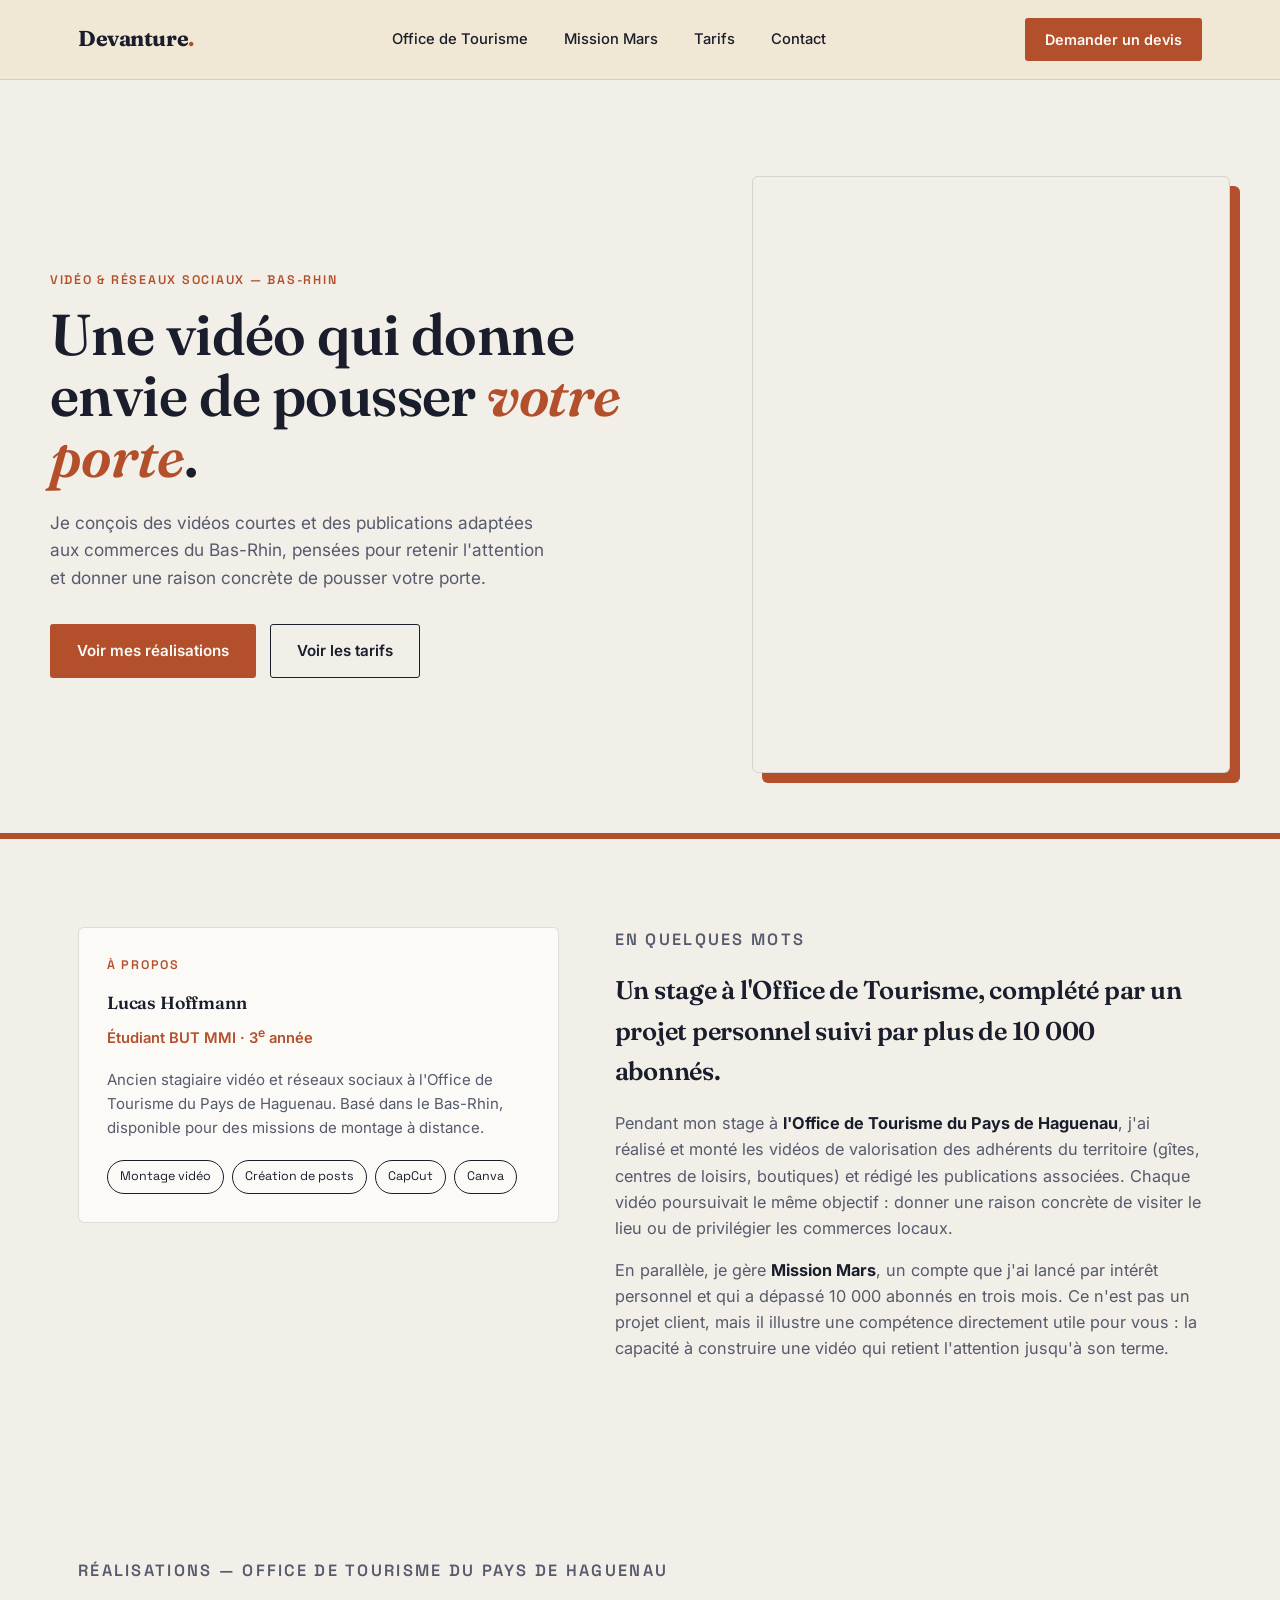
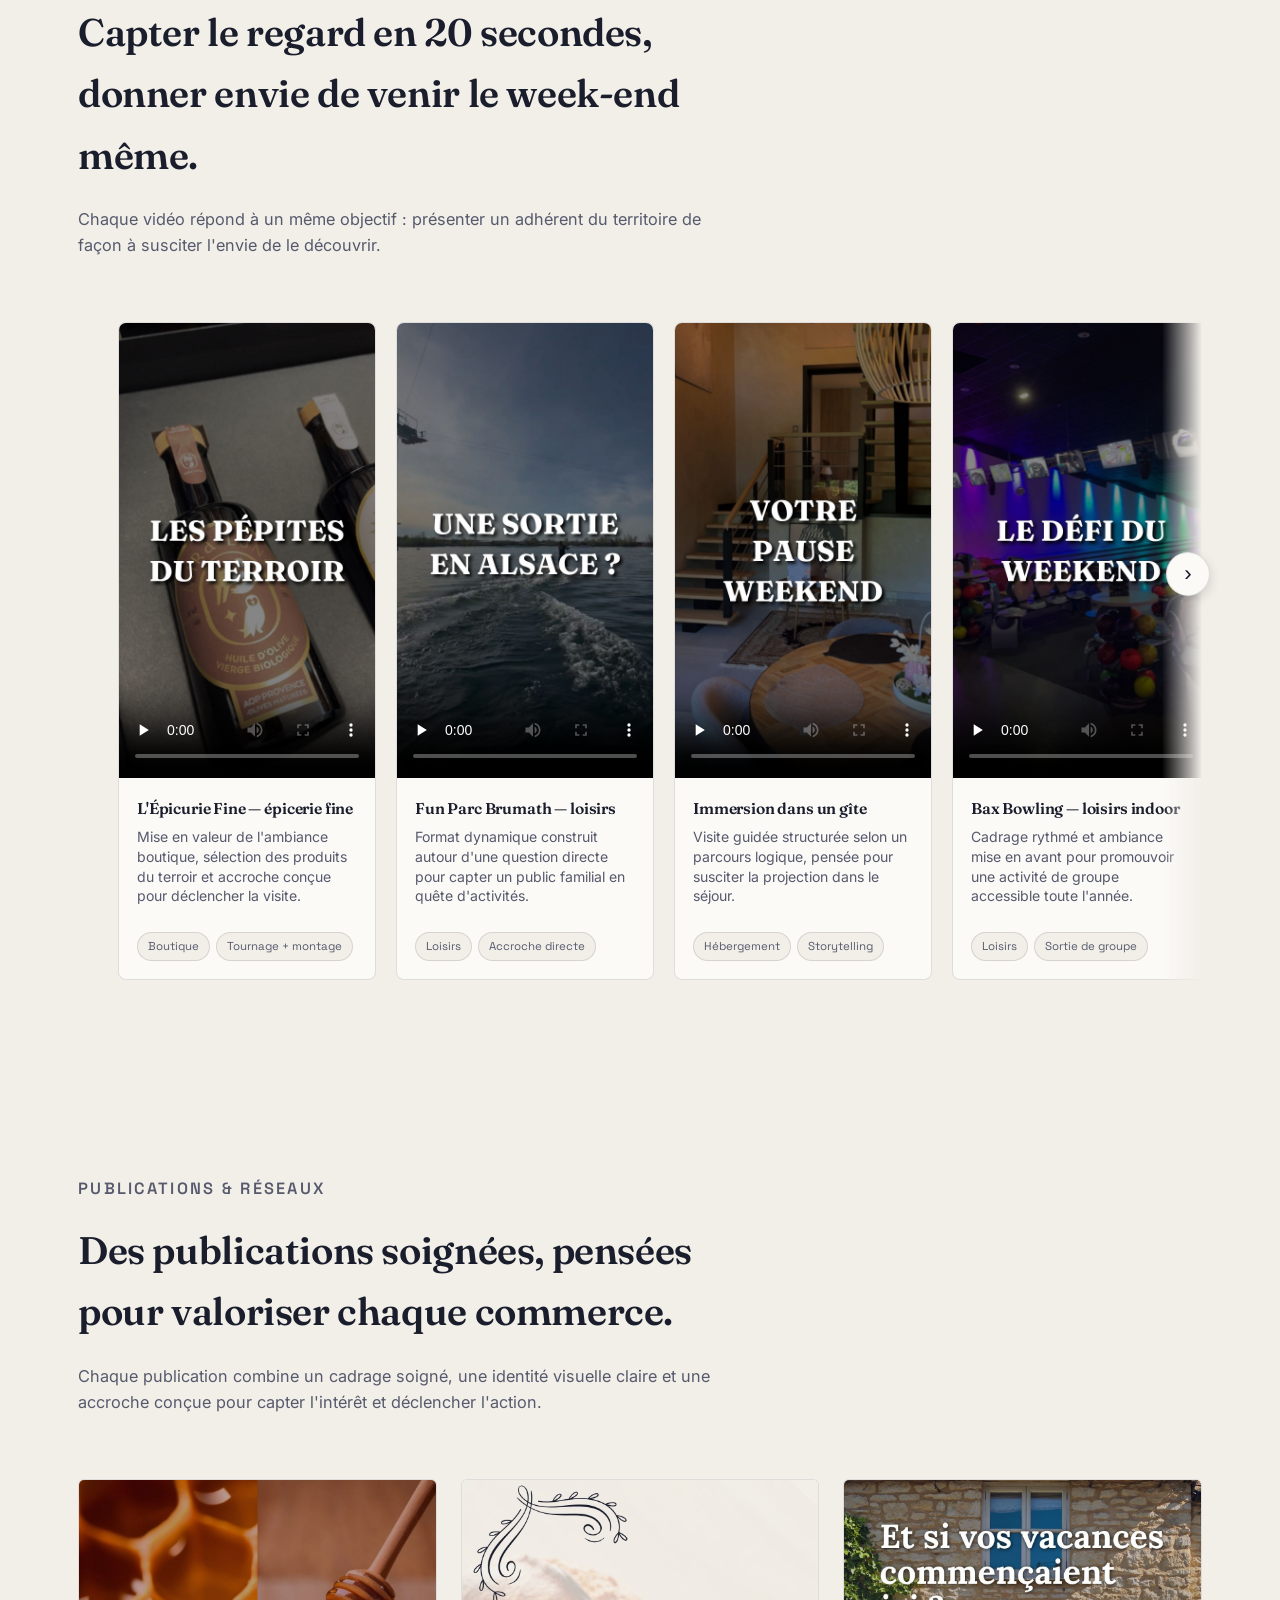
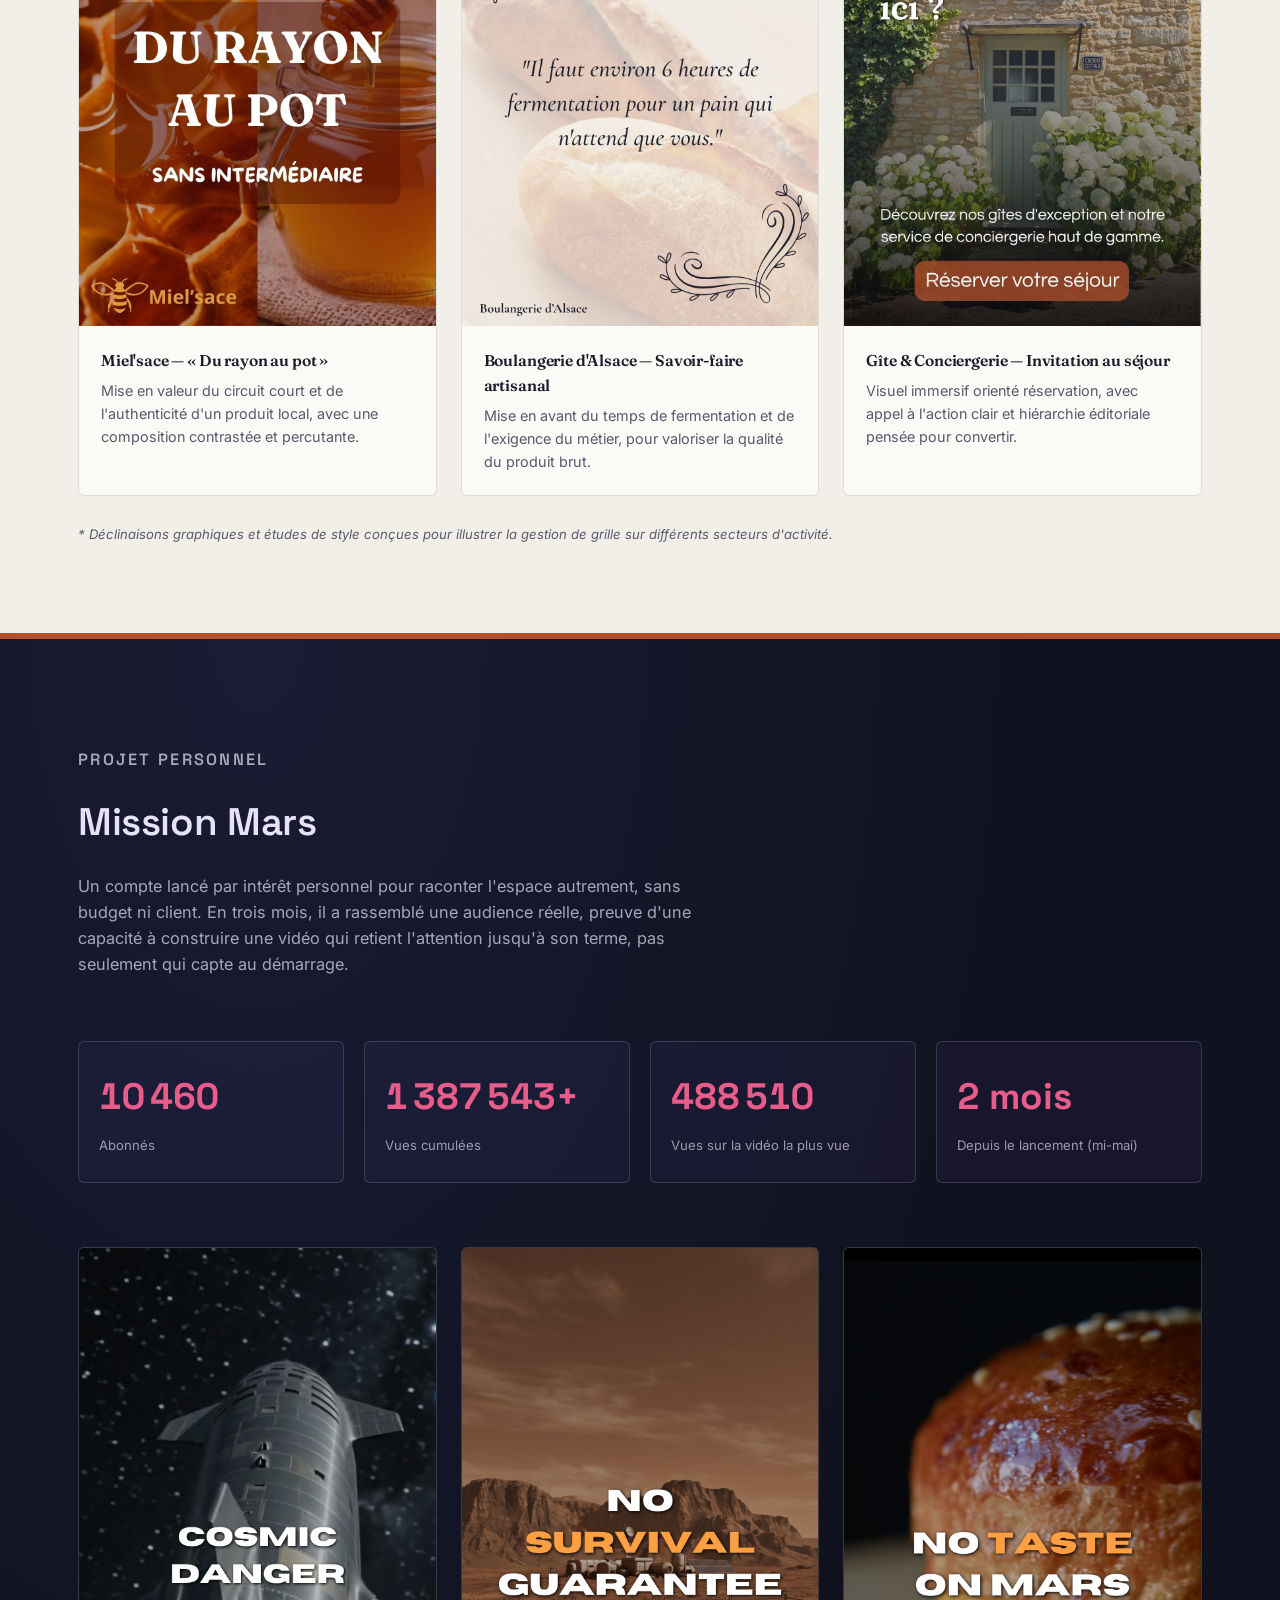
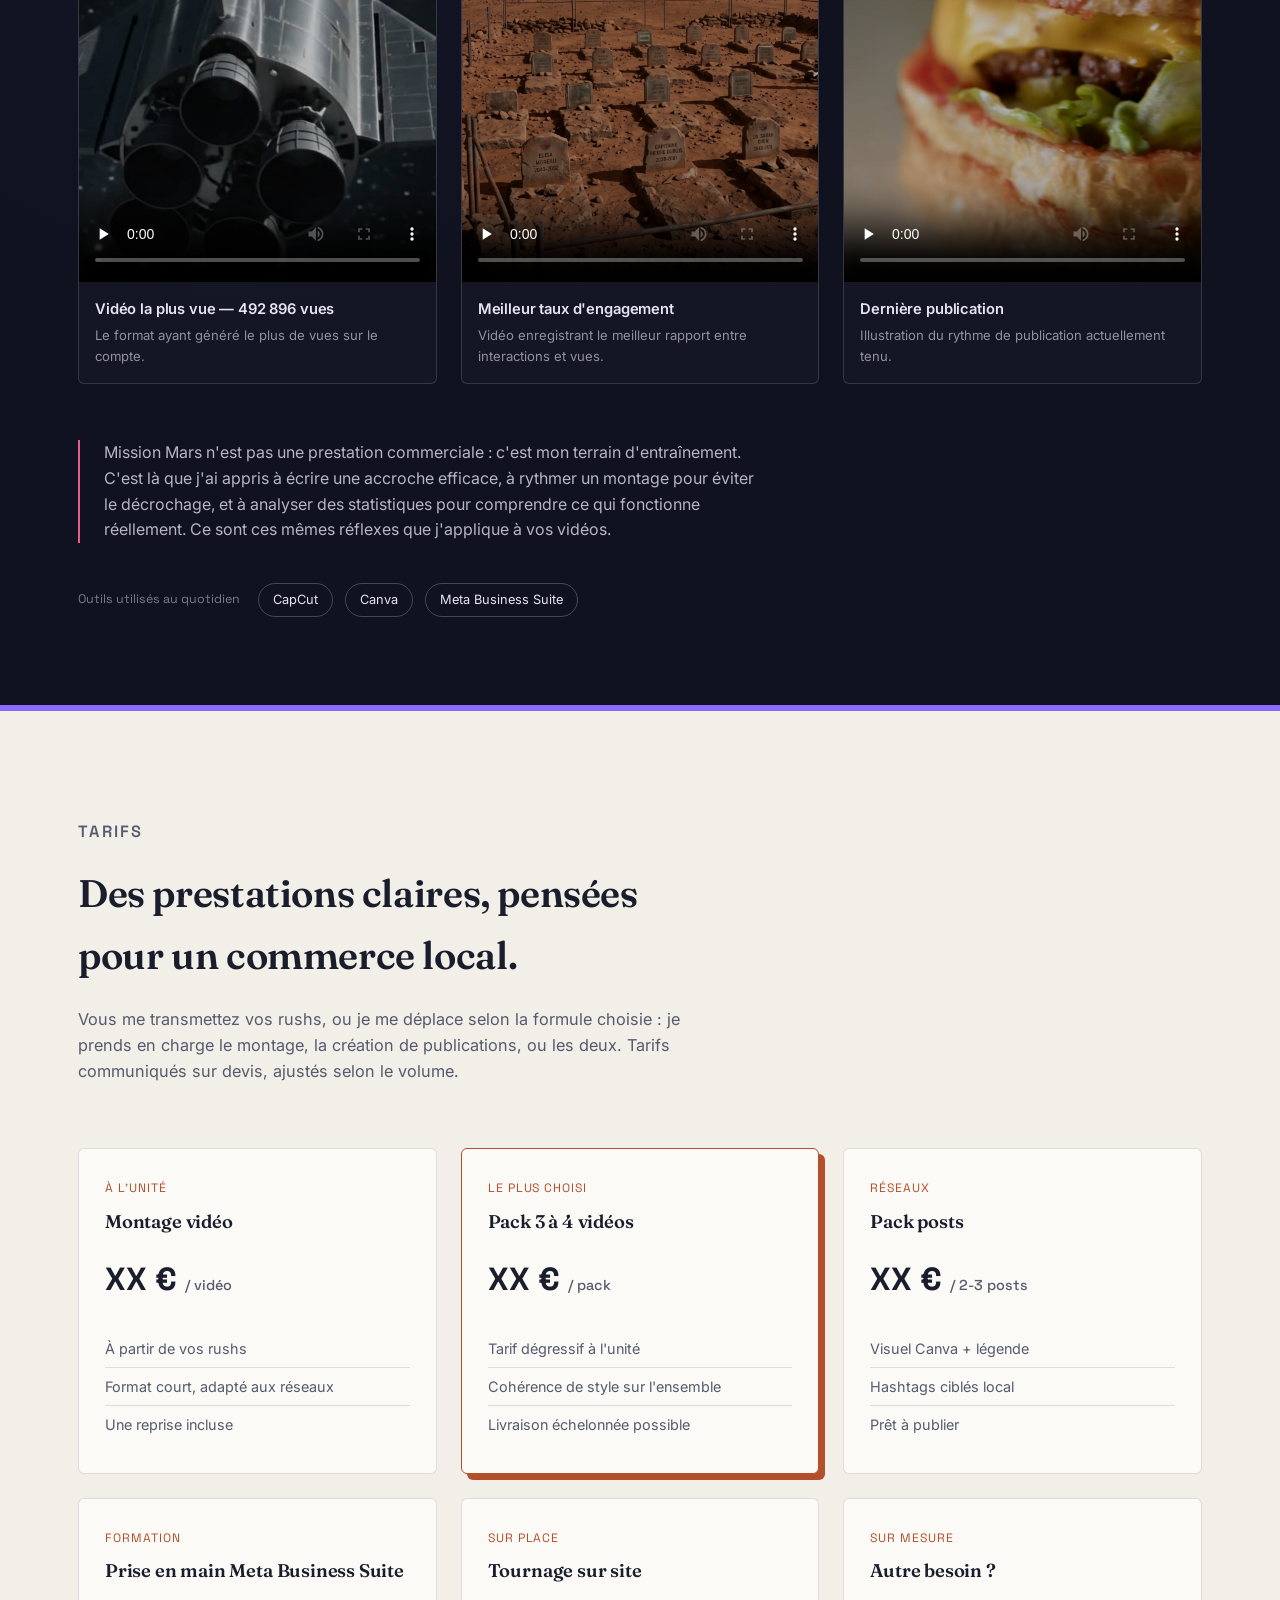
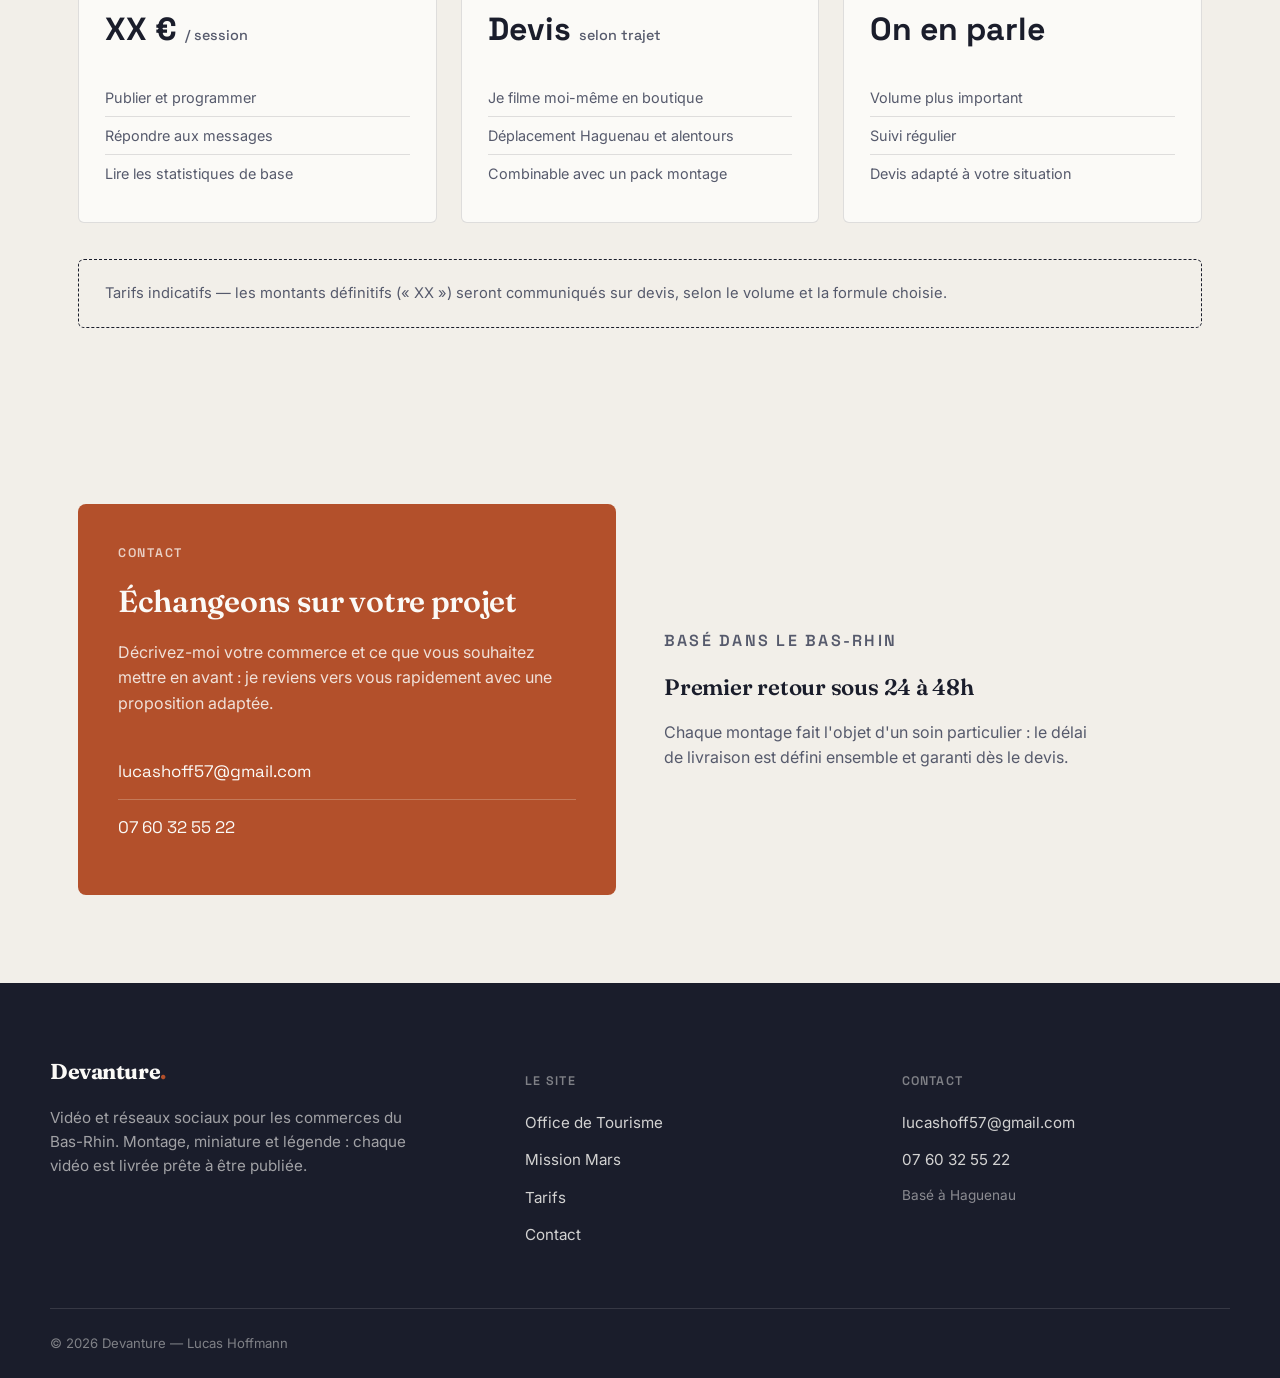
==== index.html @ a7c186cb "Fix overscroll footer blanc" ====
<!DOCTYPE html>
<html lang="fr">
<head>
<meta charset="UTF-8">
<meta name="viewport" content="width=device-width, initial-scale=1.0">
<title>Devanture — Vidéo &amp; réseaux</title>
<meta name="description" content="Vidéos courtes et publications pensées pour donner envie de pousser votre porte, dans le Bas-Rhin.">
<link rel="preconnect" href="https://fonts.googleapis.com">
<link rel="preconnect" href="https://fonts.gstatic.com" crossorigin>
<link href="https://fonts.googleapis.com/css2?family=Fraunces:opsz,wght@9..144,400;9..144,500;9..144,600;9..144,700;9..144,900&family=Space+Grotesk:wght@400;500;600;700&family=Inter:wght@400;500;600&display=swap" rel="stylesheet">
<style>
  :root{
    --paper:#F2EFE9;
    --paper-soft:#FBFAF7;
    --ink:#1A1D2B;
    --ink-soft:#565A6C;
    --navy:#10121F;
    --navy-soft:#191C33;
    --star:#E7E2F5;
    --accent:#B3502B;
    --accent-deep:#7C371C;
    --violet:#8B6BFF;
    --nebula:#E85C8A;
    --line: rgba(26,29,43,0.13);

    --display: 'Fraunces', serif;
    --mono-display: 'Space Grotesk', sans-serif;
    --body: 'Inter', sans-serif;

    --maxw: 1180px;
  }

  *,*::before,*::after{ box-sizing:border-box; }
  html{ scroll-behavior:smooth; }
  @media (prefers-reduced-motion: reduce){
    html{ scroll-behavior:auto; }
    *{ animation-duration:0.001ms !important; animation-iteration-count:1 !important; transition-duration:0.001ms !important; scroll-behavior:auto !important; }
  }

  body{
    margin:0;
    background:var(--paper);
    color:var(--ink);
    font-family:var(--body);
    font-size:16px;
    line-height:1.6;
    -webkit-font-smoothing:antialiased;
    overscroll-behavior-y: none;
  }

  img,video{ max-width:100%; display:block; }
  a{ color:inherit; }

  :focus-visible{
    outline:3px solid var(--accent);
    outline-offset:3px;
  }

  .wrap{
    max-width:var(--maxw);
    margin:0 auto;
    padding-left:28px;
    padding-right:28px;
  }

  h1,h2,h3{
    font-family:var(--display);
    font-weight:600;
    margin:0;
    letter-spacing:-0.01em;
  }

  .eyebrow{
    font-family:var(--mono-display);
    font-size:0.78rem;
    letter-spacing:0.14em;
    text-transform:uppercase;
    color:var(--accent);
    font-weight:600;
  }
  .dark .eyebrow{ color:var(--nebula); }

  p{ margin:0 0 1em; }
  p:last-child{ margin-bottom:0; }

  /* ---------- Header ---------- */
  header{
    position:sticky;
    top:0;
    z-index:50;
    background:rgba(240,230,210,0.88);
    backdrop-filter:blur(10px);
    border-bottom:1px solid var(--line);
  }
  .nav{
    display:flex;
    align-items:center;
    justify-content:space-between;
    padding:18px 28px;
    max-width:var(--maxw);
    margin:0 auto;
  }
  .logo{
    font-family:var(--display);
    font-weight:700;
    font-size:1.35rem;
    letter-spacing:-0.02em;
  }
  .logo span{ color:var(--accent); }

  .nav-links{
    display:flex;
    gap:32px;
    list-style:none;
    margin:0; padding:0;
    font-size:0.92rem;
    font-weight:500;
  }
  .nav-links a{
    text-decoration:none;
    padding:6px 2px;
    border-bottom:2px solid transparent;
    transition:border-color 0.2s ease;
  }
  .nav-links a:hover{ border-color:var(--accent); }

  .nav-cta{
    background:var(--accent);
    color:var(--paper-soft);
    padding:10px 20px;
    border-radius:3px;
    text-decoration:none;
    font-size:0.9rem;
    font-weight:600;
    white-space:nowrap;
  }
  .nav-cta:hover{ background:var(--accent-deep); }

  .burger{
    display:none;
    background:none;
    border:1px solid var(--ink);
    border-radius:3px;
    width:42px; height:38px;
    cursor:pointer;
    align-items:center;
    justify-content:center;
  }
  .burger span, .burger span::before, .burger span::after{
    content:"";
    display:block;
    width:20px; height:2px;
    background:var(--ink);
    position:relative;
    transition:transform 0.2s ease, opacity 0.2s ease;
  }
  .burger span::before{ position:absolute; top:-6px; }
  .burger span::after{ position:absolute; top:6px; }

  @media (max-width: 860px){
    .nav-links{
      position:absolute;
      top:100%; left:0; right:0;
      background:var(--paper-soft);
      flex-direction:column;
      gap:0;
      border-bottom:1px solid var(--line);
      max-height:0;
      overflow:hidden;
      transition:max-height 0.3s ease;
    }
    .nav-links.open{ max-height:340px; }
    .nav-links li{ border-top:1px solid var(--line); }
    .nav-links a{ display:block; padding:16px 28px; border-bottom:none; }
    .nav-cta{ display:none; }
    .burger{ display:flex; }
  }

  /* ---------- Section divider ---------- */
  .awning{ height:6px; width:100%; }
  .awning--to-paper{ background:var(--accent); }
  .awning--to-navy{ background:var(--accent); }
  .awning--to-paper2{ background:var(--violet); }

  /* ---------- Hero ---------- */
  .hero{
    padding:96px 0 60px;
    display:grid;
    grid-template-columns:1.15fr 0.85fr;
    gap:56px;
    align-items:center;
  }
  .hero h1{
    font-size:clamp(2.4rem, 4.6vw, 3.6rem);
    line-height:1.06;
  }
  .hero h1 em{ font-style:italic; color:var(--accent); }
  .hero-sub{
    margin-top:22px;
    font-size:1.08rem;
    color:var(--ink-soft);
    max-width:46ch;
  }
  .hero-actions{
    margin-top:32px;
    display:flex;
    gap:14px;
    flex-wrap:wrap;
  }
  .btn{
    display:inline-block;
    padding:14px 26px;
    border-radius:3px;
    text-decoration:none;
    font-weight:600;
    font-size:0.95rem;
    border:1px solid transparent;
    transition:transform 0.15s ease, background 0.2s ease;
  }
  .btn:hover{ transform:translateY(-2px); }
  .btn-primary{ background:var(--accent); color:var(--paper-soft); }
  .btn-primary:hover{ background:var(--accent-deep); }
  .btn-ghost{ background:transparent; border-color:var(--ink); color:var(--ink); }
  .btn-ghost:hover{ background:var(--ink); color:var(--paper); }

  .hero-media{
    position:relative;
    aspect-ratio:4/5;
    border-radius:6px;
    overflow:hidden;
    border:1px solid var(--line);
    box-shadow:10px 10px 0 var(--accent);
  }
  .hero-media video{ width:100%; height:100%; object-fit:cover; }

  section{ padding:88px 0; scroll-margin-top:96px; }
  .section-head{ max-width:640px; margin-bottom:64px; }
  .section-head h2{
    font-size:clamp(1.8rem, 3vw, 2.5rem);
    margin-top:18px;
  }
  .section-head p{
    margin-top:20px;
    color:var(--ink-soft);
    font-size:1.02rem;
  }

  /* ---------- Reveal on scroll ---------- */
  .reveal{
    opacity:0;
    transform:translateY(18px);
    transition:opacity 0.6s ease, transform 0.6s ease;
  }
  .reveal.in{ opacity:1; transform:none; }

  /* ---------- About ---------- */
  .about{
    display:grid;
    grid-template-columns:0.9fr 1.1fr;
    gap:56px;
    align-items:start;
  }
  .about-card{
    background:var(--paper-soft);
    border:1px solid var(--line);
    border-radius:6px;
    padding:28px;
  }
  .about-card h3{ font-size:1.1rem; margin-bottom:6px; }
  .about-card .role{ color:var(--accent); font-weight:600; font-size:0.92rem; margin-bottom:18px; }
  .tag-row{ display:flex; flex-wrap:wrap; gap:8px; margin-top:20px; }
  .tag{
    font-family:var(--mono-display);
    font-size:0.78rem;
    padding:6px 12px;
    border:1px solid var(--ink);
    border-radius:20px;
  }
  .about-text p{ color:var(--ink-soft); font-size:1.02rem; }
  .about-text strong{ color:var(--ink); }

  @media (max-width: 760px){ .about{ grid-template-columns:1fr; } }

  /* ---------- Carrousel Office de Tourisme ---------- */
  .carousel-container{
    position:relative;
    max-width:100%;
    margin:0 auto;
  }
  .carousel-viewport{
    position:relative;
    width:100%;
    padding:14px 0 28px;
    margin:-14px 0 -28px;
    -webkit-mask-image:linear-gradient(to right, transparent 0, #000 40px, #000 calc(100% - 40px), transparent 100%);
    mask-image:linear-gradient(to right, transparent 0, #000 40px, #000 calc(100% - 40px), transparent 100%);
  }
  .carousel-track{
    display:flex;
    gap:20px;
    overflow-x:auto;
    scroll-snap-type:x mandatory;
    scroll-padding-left:40px;
    padding:0 40px;
    -ms-overflow-style:none;
    scrollbar-width:none;
  }
  .carousel-track::-webkit-scrollbar{ display:none; }

  .video-card{
    flex:0 0 auto;
    width:min(258px, 72vw);
    scroll-snap-align:start;
    background:var(--paper-soft);
    border:1px solid var(--line);
    border-radius:8px;
    overflow:hidden;
    display:flex;
    flex-direction:column;
    transition:transform 0.35s cubic-bezier(0.22, 1, 0.36, 1), box-shadow 0.35s ease, border-color 0.35s ease;
    transform-origin:center bottom;
  }
  .video-card:hover, .video-card:focus-within{
    transform:translateY(-8px) scale(1.045);
    box-shadow:0 22px 40px -18px rgba(26,29,43,0.35);
    border-color:var(--accent);
    z-index:2;
  }
  .video-frame{
    width:100%;
    aspect-ratio:9/16;
    background:#000;
    position:relative;
    overflow:hidden;
  }
  .video-frame video{ width:100%; height:100%; object-fit:cover; display:block; }
  .video-body{ padding:18px; flex-grow:1; display:flex; flex-direction:column; }
  .video-body h3{ font-size:0.98rem; margin-bottom:6px; }
  .video-body p{ color:var(--ink-soft); font-size:0.88rem; line-height:1.4; flex-grow:1; }
  .video-meta{ display:flex; gap:6px; margin-top:12px; flex-wrap:wrap; }
  .chip{
    font-size:0.72rem;  
    font-family:var(--mono-display);
    padding:4px 10px;
    background:var(--paper);
    border:1px solid var(--line);
    border-radius:20px;
    color:var(--ink-soft);
  }

  .carousel-arrow{
    position:absolute;
    top:38%;
    transform:translateY(-50%);
    background:var(--paper-soft);
    border:1px solid var(--line);
    color:var(--ink);
    width:44px; height:44px;
    border-radius:50%;
    cursor:pointer;
    display:flex;
    align-items:center;
    justify-content:center;
    font-size:1.4rem;
    z-index:10;
    box-shadow:0 4px 12px rgba(0,0,0,0.14);
    transition:background 0.2s ease, color 0.2s ease, border-color 0.2s ease, opacity 0.2s ease, visibility 0.2s ease;
  }
  .carousel-arrow:hover{
    background:var(--accent);
    color:var(--paper-soft);
    border-color:var(--accent);
  }
  .carousel-arrow.is-hidden{
    opacity:0;
    visibility:hidden;
    pointer-events:none;
  }
  .carousel-arrow.prev{ left:-8px; }
  .carousel-arrow.next{ right:-8px; }

  /* ---------- Posts ---------- */
  .post-row{
    display:grid;
    grid-template-columns:repeat(3, 1fr);
    gap:24px;
  }
  .post-card{
    background:var(--paper-soft);
    border:1px solid var(--line);
    border-radius:6px;
    overflow:hidden;
    transform:rotate(var(--tilt, 0deg));
  }
  .post-card:nth-child(1){ --tilt:-1.4deg; }
  .post-card:nth-child(3){ --tilt:1.2deg; }
  .post-frame{
    aspect-ratio:4/5;
    background:transparent;
    display:flex;
    align-items:center;
    justify-content:center;
    padding:0;
    overflow:hidden;
  }
  .post-frame img{ width:100%; height:100%; object-fit:cover; }
  .post-body{ padding:22px; }
  .post-body h3{ font-size:0.98rem; margin-bottom:6px; }
  .post-body p{ font-size:0.9rem; color:var(--ink-soft); }
  .post-disclaimer{
    margin-top:28px;
    font-size:0.82rem;
    color:var(--ink-soft);
    font-style:italic;
  }

  @media (max-width: 760px){
    .post-row{ grid-template-columns:1fr; }
    .post-card{ transform:none; }
  }

  /* ---------- Mission Mars (dark) ---------- */
  .dark{
    background:radial-gradient(ellipse at 20% 0%, var(--navy-soft) 0%, var(--navy) 55%);
    color:var(--star);
  }
  .dark .section-head p{ color:rgba(231,226,245,0.7); }
  .dark h2, .dark h3{ font-family:var(--mono-display); font-weight:600; }

  .stat-grid{
    display:grid;
    grid-template-columns:repeat(4, 1fr);
    gap:20px;
    margin:52px 0 64px;
  }
  .stat{
    border:1px solid rgba(231,226,245,0.16);
    border-radius:6px;
    padding:26px 20px;
    background:rgba(139,107,255,0.06);
  }
  .stat .num{
    font-family:var(--mono-display);
    font-size:clamp(1.7rem, 3vw, 2.3rem);
    font-weight:700;
    color:var(--nebula);
    font-variant-numeric:tabular-nums;
  }
  .stat .label{ margin-top:8px; font-size:0.82rem; color:rgba(231,226,245,0.65); }

  @media (max-width:760px){ .stat-grid{ grid-template-columns:repeat(2,1fr); } }

  .mars-grid{
    display:grid;
    grid-template-columns:repeat(3, 1fr);
    gap:24px;
    margin-bottom:56px;
  }
  .mars-card{
    border:1px solid rgba(231,226,245,0.16);
    border-radius:6px;
    overflow:hidden;
    background:rgba(255,255,255,0.02);
  }
  .mars-frame{
    width:100%;
    aspect-ratio:9/16;
    background:#000;
    position:relative;
    overflow:hidden;
  }
  .mars-frame video{ 
    width:100%; 
    height:100%; 
    object-fit:cover; 
    display:block;
  }
  .mars-body{ padding:16px; }
  .mars-body h3{ font-size:0.92rem; margin-bottom:4px; font-family:var(--body); font-weight:600; }
  .mars-body p{ font-size:0.82rem; color:rgba(231,226,245,0.6); }

  @media (max-width:760px){ .mars-grid{ grid-template-columns:1fr 1fr; } }
  @media (max-width:520px){ .mars-grid{ grid-template-columns:1fr; } }

  .mars-note{
    max-width:680px;
    border-left:2px solid var(--nebula);
    padding-left:24px;
    color:rgba(231,226,245,0.78);
  }

  .tools-row{ margin-top:40px; display:flex; gap:12px; align-items:center; flex-wrap:wrap; }
  .tools-row .label{ font-family:var(--mono-display); font-size:0.78rem; color:rgba(231,226,245,0.5); margin-right:6px; }
  .tool-chip{
    font-size:0.8rem;
    padding:6px 14px;
    border:1px solid rgba(231,226,245,0.25);
    border-radius:20px;
    color:var(--star);
  }

  /* ---------- Pricing ---------- */
  .price-grid{ display:grid; grid-template-columns:repeat(3, 1fr); gap:24px; }
  .price-card{
    background:var(--paper-soft);
    border:1px solid var(--line);
    border-radius:6px;
    padding:30px 26px;
    display:flex;
    flex-direction:column;
  }
  .price-card.featured{ border-color:var(--accent); box-shadow:6px 6px 0 var(--accent); }
  .price-card .price-label{
    font-family:var(--mono-display);
    font-size:0.76rem;
    letter-spacing:0.08em;
    text-transform:uppercase;
    color:var(--accent);
  }
  .price-card h3{ font-size:1.15rem; margin-top:8px; }
  .price-card .amount{
    font-family:var(--mono-display);
    font-size:2rem;
    font-weight:700;
    margin:18px 0 6px;
  }
  .price-card .amount small{ font-size:0.9rem; font-weight:500; color:var(--ink-soft); }
  .price-card ul{
    list-style:none; padding:0; margin:18px 0 0;
    font-size:0.9rem;
    color:var(--ink-soft);
    flex-grow:1;
  }
  .price-card li{ padding:7px 0; border-top:1px solid var(--line); }
  .price-card li:first-child{ border-top:none; }
  .price-note{
    margin-top:36px;
    background:var(--paper);
    border:1px dashed var(--ink);
    border-radius:6px;
    padding:22px 26px;
    font-size:0.92rem;
    color:var(--ink-soft);
  }

  @media (max-width:900px){ .price-grid{ grid-template-columns:1fr 1fr; } }
  @media (max-width:600px){ .price-grid{ grid-template-columns:1fr; } }

  /* ---------- Contact ---------- */
  .contact{
    display:grid;
    grid-template-columns:1fr 1fr;
    gap:48px;
    align-items:center;
  }
  .contact-card{
    background:var(--accent);
    color:var(--paper-soft);
    border-radius:8px;
    padding:40px;
  }
  .contact-card h2{ font-size:1.9rem; color:var(--paper-soft); }
  .contact-list{ margin-top:28px; }
  .contact-list a{
    display:block;
    text-decoration:none;
    color:var(--paper-soft);
    font-family:var(--mono-display);
    font-size:1.05rem;
    padding:14px 0;
    border-top:1px solid rgba(248,242,228,0.25);
  }
  .contact-list a:first-child{ border-top:none; }
  .contact-side p{ color:var(--ink-soft); font-size:1rem; max-width:44ch; }

  @media (max-width:760px){ .contact{ grid-template-columns:1fr; } }

  footer{ background:var(--ink); color:rgba(251,250,247,0.7); }
  .footer-top{
    padding:72px 0 48px;
    display:grid;
    grid-template-columns:1.3fr 1fr 1fr;
    gap:48px;
  }
  .footer-brand .logo{ color:var(--paper-soft); }
  .footer-brand .logo span{ color:var(--accent); }
  .footer-brand p{
    margin-top:16px;
    max-width:36ch;
    font-size:0.95rem;
    color:rgba(251,250,247,0.6);
  }
  .footer-col h4{
    font-family:var(--mono-display);
    font-size:0.78rem;
    letter-spacing:0.1em;
    text-transform:uppercase;
    color:rgba(251,250,247,0.45);
    margin-bottom:18px;
    font-weight:600;
  }
  .footer-col ul{ list-style:none; margin:0; padding:0; }
  .footer-col li{ margin-bottom:12px; }
  .footer-col a{
    text-decoration:none;
    color:rgba(251,250,247,0.82);
    font-size:0.95rem;
    transition:color 0.2s ease;
  }
  .footer-col a:hover{ color:var(--accent); }
  .footer-col .muted{ color:rgba(251,250,247,0.5); font-size:0.85rem; }

  .footer-bottom{
    border-top:1px solid rgba(251,250,247,0.12);
    padding:24px 0;
    display:flex;
    justify-content:space-between;
    flex-wrap:wrap;
    gap:10px;
    font-size:0.82rem;
    color:rgba(251,250,247,0.45);
  }

  @media (max-width:760px){ .footer-top{ grid-template-columns:1fr; gap:36px; } }

  /* ================= MOBILE OPTIMISATIONS (≤768px) ================= */
  @media (max-width: 768px){
    .wrap{ padding-left:16px; padding-right:16px; }
    section{ padding:48px 0; }
    .hero{
      padding:40px 16px 24px;
      grid-template-columns:1fr;
      gap:28px;
    }
    .hero-media{ max-width:320px; margin:0 auto; width:100%; box-shadow:6px 6px 0 var(--accent); }
    .section-head{ margin-bottom:28px; }

    .carousel-viewport{
      padding:0;
      margin:0;
      -webkit-mask-image:none !important;
      mask-image:none !important;
    }
    .carousel-track{
      gap:14px;
      padding:0 16px;
      scroll-padding-left:16px;
    }
    .video-card{ width:80vw; }
    .video-card:hover, .video-card:focus-within{
      transform:none;
      box-shadow:none;
      border-color:var(--line);
    }
    .carousel-arrow{ display:none; }
  }
</style>
</head>
<body>

<header>
  <nav class="nav">
    <div class="logo">Devanture<span>.</span></div>
    <ul class="nav-links" id="navLinks">
      <li><a href="#tourisme">Office de Tourisme</a></li>
      <li><a href="#missionmars">Mission Mars</a></li>
      <li><a href="#tarifs">Tarifs</a></li>
      <li><a href="#contact">Contact</a></li>
    </ul>
    <a href="#contact" class="nav-cta">Demander un devis</a>
    <button class="burger" id="burgerBtn" aria-label="Ouvrir le menu" aria-expanded="false" aria-controls="navLinks">
      <span></span>
    </button>
  </nav>
</header>

<!-- ================= HERO ================= -->
<section class="hero wrap">
  <div class="reveal in">
    <p class="eyebrow">Vidéo &amp; réseaux sociaux — Bas-Rhin</p>
    <h1>Une vidéo qui donne envie de pousser <em>votre porte</em>.</h1>
    <p class="hero-sub">Je conçois des vidéos courtes et des publications adaptées aux commerces du Bas-Rhin, pensées pour retenir l'attention et donner une raison concrète de pousser votre porte.</p>
    <div class="hero-actions">
      <a href="#tourisme" class="btn btn-primary">Voir mes réalisations</a>
      <a href="#tarifs" class="btn btn-ghost">Voir les tarifs</a>
    </div>
  </div>
  <div class="hero-media reveal in">
    <video autoplay muted loop playsinline preload="auto" poster="assets/images/hero-poster.jpg">
      <source src="assets/videos/hero-loop.mp4" type="video/mp4">
    </video>
  </div>
</section>

<div class="awning awning--to-paper"></div>

<!-- ================= ABOUT ================= -->
<section class="wrap about">
  <div class="about-card reveal">
    <p class="eyebrow">À propos</p>
    <h3 style="margin-top:10px;">Lucas Hoffmann</h3>
    <p class="role">Étudiant BUT MMI · 3<sup>e</sup> année</p>
    <p style="color:var(--ink-soft); font-size:0.94rem;">Ancien stagiaire vidéo et réseaux sociaux à l'Office de Tourisme du Pays de Haguenau. Basé dans le Bas-Rhin, disponible pour des missions de montage à distance.</p>
    <div class="tag-row">
      <span class="tag">Montage vidéo</span>
      <span class="tag">Création de posts</span>
      <span class="tag">CapCut</span>
      <span class="tag">Canva</span>
    </div>
  </div>
  <div class="about-text reveal">
    <p class="eyebrow">En quelques mots</p>
    <h2 style="margin-top:10px; font-size:1.6rem;">Un stage à l'Office de Tourisme, complété par un projet personnel suivi par plus de 10 000 abonnés.</h2>
    <p style="margin-top:18px;">Pendant mon stage à <strong>l'Office de Tourisme du Pays de Haguenau</strong>, j'ai réalisé et monté les vidéos de valorisation des adhérents du territoire (gîtes, centres de loisirs, boutiques) et rédigé les publications associées. Chaque vidéo poursuivait le même objectif : donner une raison concrète de visiter le lieu ou de privilégier les commerces locaux.</p>
    <p>En parallèle, je gère <strong>Mission Mars</strong>, un compte que j'ai lancé par intérêt personnel et qui a dépassé 10 000 abonnés en trois mois. Ce n'est pas un projet client, mais il illustre une compétence directement utile pour vous : la capacité à construire une vidéo qui retient l'attention jusqu'à son terme.</p>
  </div>
</section>

<!-- ================= OFFICE DE TOURISME ================= -->
<section id="tourisme" class="wrap">
  <div class="section-head reveal">
    <p class="eyebrow">Réalisations — Office de Tourisme du Pays de Haguenau</p>
    <h2>Capter le regard en 20 secondes, donner envie de venir le week-end même.</h2>
    <p>Chaque vidéo répond à un même objectif : présenter un adhérent du territoire de façon à susciter l'envie de le découvrir.</p>
  </div>

  <div class="carousel-container reveal" id="carouselContainer">
    <button class="carousel-arrow prev is-hidden" id="arrowPrev" aria-label="Précédent">‹</button>
    <button class="carousel-arrow next" id="arrowNext" aria-label="Suivant">›</button>

    <div class="carousel-viewport" id="carouselViewport">
      <div class="carousel-track" id="carouselTrack">
        <article class="video-card">
          <div class="video-frame">
            <video controls preload="none" playsinline poster="assets/images/tourisme-1-poster.jpg">
              <source src="assets/videos/tourisme-1.mp4" type="video/mp4">
            </video>
          </div>
          <div class="video-body">
            <h3>L'Épicurie Fine — épicerie fine</h3>
            <p>Mise en valeur de l'ambiance boutique, sélection des produits du terroir et accroche conçue pour déclencher la visite.</p>
            <div class="video-meta">
              <span class="chip">Boutique</span>
              <span class="chip">Tournage + montage</span>
            </div>
          </div>
        </article>

        <article class="video-card">
          <div class="video-frame">
            <video controls preload="none" playsinline poster="assets/images/tourisme-2-poster.jpg">
              <source src="assets/videos/tourisme-2.mp4" type="video/mp4">
            </video>
          </div>
          <div class="video-body">
            <h3>Fun Parc Brumath — loisirs</h3>
            <p>Format dynamique construit autour d'une question directe pour capter un public familial en quête d'activités.</p>
            <div class="video-meta">
              <span class="chip">Loisirs</span>
              <span class="chip">Accroche directe</span>
            </div>
          </div>
        </article>

        <article class="video-card">
          <div class="video-frame">
            <video controls preload="none" playsinline poster="assets/images/tourisme-3-poster.jpg">
              <source src="assets/videos/tourisme-3.mp4" type="video/mp4">
            </video>
          </div>
          <div class="video-body">
            <h3>Immersion dans un gîte</h3>
            <p>Visite guidée structurée selon un parcours logique, pensée pour susciter la projection dans le séjour.</p>
            <div class="video-meta">
              <span class="chip">Hébergement</span>
              <span class="chip">Storytelling</span>
            </div>
          </div>
        </article>

        <article class="video-card">
          <div class="video-frame">
            <video controls preload="none" playsinline poster="assets/images/tourisme-4-poster.jpg">
              <source src="assets/videos/tourisme-4.mp4" type="video/mp4">
            </video>
          </div>
          <div class="video-body">
            <h3>Bax Bowling — loisirs indoor</h3>
            <p>Cadrage rythmé et ambiance mise en avant pour promouvoir une activité de groupe accessible toute l'année.</p>
            <div class="video-meta">
              <span class="chip">Loisirs</span>
              <span class="chip">Sortie de groupe</span>
            </div>
          </div>
        </article>
      </div>
    </div>
  </div>
</section>

<!-- ================= POSTS ================= -->
<section class="wrap">
  <div class="section-head reveal">
    <p class="eyebrow">Publications &amp; réseaux</p>
    <h2>Des publications soignées, pensées pour valoriser chaque commerce.</h2>
    <p>Chaque publication combine un cadrage soigné, une identité visuelle claire et une accroche conçue pour capter l'intérêt et déclencher l'action.</p>
  </div>

  <div class="post-row">
    <article class="post-card reveal">
      <div class="post-frame">
        <img src="assets/images/post-1.jpg" alt="Post Miel'sace — Du rayon au pot">
      </div>
      <div class="post-body">
        <h3>Miel'sace — « Du rayon au pot »</h3>
        <p>Mise en valeur du circuit court et de l'authenticité d'un produit local, avec une composition contrastée et percutante.</p>
      </div>
    </article>

    <article class="post-card reveal">
      <div class="post-frame">
        <img src="assets/images/post-2.jpg" alt="Post Boulangerie d'Alsace — Savoir-faire">
      </div>
      <div class="post-body">
        <h3>Boulangerie d'Alsace — Savoir-faire artisanal</h3>
        <p>Mise en avant du temps de fermentation et de l'exigence du métier, pour valoriser la qualité du produit brut.</p>
      </div>
    </article>

    <article class="post-card reveal">
      <div class="post-frame">
        <img src="assets/images/post-3.jpg" alt="Post Gîte &amp; Conciergerie">
      </div>
      <div class="post-body">
        <h3>Gîte &amp; Conciergerie — Invitation au séjour</h3>
        <p>Visuel immersif orienté réservation, avec appel à l'action clair et hiérarchie éditoriale pensée pour convertir.</p>
      </div>
    </article>
  </div>

  <p class="post-disclaimer reveal">* Déclinaisons graphiques et études de style conçues pour illustrer la gestion de grille sur différents secteurs d'activité.</p>
</section>

<div class="awning awning--to-navy"></div>

<!-- ================= MISSION MARS ================= -->
<section id="missionmars" class="dark">
  <div class="wrap">
    <div class="section-head reveal">
      <p class="eyebrow">Projet personnel</p>
      <h2>Mission Mars</h2>
      <p>Un compte lancé par intérêt personnel pour raconter l'espace autrement, sans budget ni client. En trois mois, il a rassemblé une audience réelle, preuve d'une capacité à construire une vidéo qui retient l'attention jusqu'à son terme, pas seulement qui capte au démarrage.</p>
    </div>

    <div class="stat-grid">
      <div class="stat reveal">
        <div class="num" data-target="10554">0</div>
        <div class="label">Abonnés</div>
      </div>
      <div class="stat reveal">
        <div class="num" data-target="1400000" data-suffix="+">0</div>
        <div class="label">Vues cumulées</div>
      </div>
      <div class="stat reveal">
        <div class="num" data-target="492896">0</div>
        <div class="label">Vues sur la vidéo la plus vue</div>
      </div>
      <div class="stat reveal">
        <div class="num" data-target="3" data-suffix=" mois">0</div>
        <div class="label">Depuis le lancement (mi-mai)</div>
      </div>
    </div>

    <div class="mars-grid">
      <article class="mars-card reveal">
        <div class="mars-frame">
          <video controls preload="none" playsinline poster="assets/images/missionmars-1-poster.jpg">
            <source src="assets/videos/missionmars-1.mp4" type="video/mp4">
          </video>
        </div>
        <div class="mars-body">
          <h3>Vidéo la plus vue — 492 896 vues</h3>
          <p>Le format ayant généré le plus de vues sur le compte.</p>
        </div>
      </article>
      <article class="mars-card reveal">
        <div class="mars-frame">
          <video controls preload="none" playsinline poster="assets/images/missionmars-2-poster.jpg">
            <source src="assets/videos/missionmars-2.mp4" type="video/mp4">
          </video>
        </div>
        <div class="mars-body">
          <h3>Meilleur taux d'engagement</h3>
          <p>Vidéo enregistrant le meilleur rapport entre interactions et vues.</p>
        </div>
      </article>
      <article class="mars-card reveal">
        <div class="mars-frame">
          <video controls preload="none" playsinline poster="assets/images/missionmars-3-poster.jpg">
            <source src="assets/videos/missionmars-3.mp4" type="video/mp4">
          </video>
        </div>
        <div class="mars-body">
          <h3>Dernière publication</h3>
          <p>Illustration du rythme de publication actuellement tenu.</p>
        </div>
      </article>
    </div>

    <p class="mars-note reveal">Mission Mars n'est pas une prestation commerciale : c'est mon terrain d'entraînement. C'est là que j'ai appris à écrire une accroche efficace, à rythmer un montage pour éviter le décrochage, et à analyser des statistiques pour comprendre ce qui fonctionne réellement. Ce sont ces mêmes réflexes que j'applique à vos vidéos.</p>

    <div class="tools-row reveal">
      <span class="label">Outils utilisés au quotidien</span>
      <span class="tool-chip">CapCut</span>
      <span class="tool-chip">Canva</span>
      <span class="tool-chip">Meta Business Suite</span>
    </div>
  </div>
</section>

<div class="awning awning--to-paper2"></div>

<!-- ================= TARIFS ================= -->
<section id="tarifs" class="wrap">
  <div class="section-head reveal">
    <p class="eyebrow">Tarifs</p>
    <h2>Des prestations claires, pensées pour un commerce local.</h2>
    <p>Vous me transmettez vos rushs, ou je me déplace selon la formule choisie : je prends en charge le montage, la création de publications, ou les deux. Tarifs communiqués sur devis, ajustés selon le volume.</p>
  </div>

  <div class="price-grid">
    <div class="price-card reveal">
      <span class="price-label">À l'unité</span>
      <h3>Montage vidéo</h3>
      <div class="amount">XX € <small>/ vidéo</small></div>
      <ul>
        <li>À partir de vos rushs</li>
        <li>Format court, adapté aux réseaux</li>
        <li>Une reprise incluse</li>
      </ul>
    </div>

    <div class="price-card featured reveal">
      <span class="price-label">Le plus choisi</span>
      <h3>Pack 3 à 4 vidéos</h3>
      <div class="amount">XX € <small>/ pack</small></div>
      <ul>
        <li>Tarif dégressif à l'unité</li>
        <li>Cohérence de style sur l'ensemble</li>
        <li>Livraison échelonnée possible</li>
      </ul>
    </div>

    <div class="price-card reveal">
      <span class="price-label">Réseaux</span>
      <h3>Pack posts</h3>
      <div class="amount">XX € <small>/ 2-3 posts</small></div>
      <ul>
        <li>Visuel Canva + légende</li>
        <li>Hashtags ciblés local</li>
        <li>Prêt à publier</li>
      </ul>
    </div>

    <div class="price-card reveal">
      <span class="price-label">Formation</span>
      <h3>Prise en main Meta Business Suite</h3>
      <div class="amount">XX € <small>/ session</small></div>
      <ul>
        <li>Publier et programmer</li>
        <li>Répondre aux messages</li>
        <li>Lire les statistiques de base</li>
      </ul>
    </div>

    <div class="price-card reveal">
      <span class="price-label">Sur place</span>
      <h3>Tournage sur site</h3>
      <div class="amount">Devis <small>selon trajet</small></div>
      <ul>
        <li>Je filme moi-même en boutique</li>
        <li>Déplacement Haguenau et alentours</li>
        <li>Combinable avec un pack montage</li>
      </ul>
    </div>

    <div class="price-card reveal">
      <span class="price-label">Sur mesure</span>
      <h3>Autre besoin ?</h3>
      <div class="amount">On en parle</div>
      <ul>
        <li>Volume plus important</li>
        <li>Suivi régulier</li>
        <li>Devis adapté à votre situation</li>
      </ul>
    </div>
  </div>

  <p class="price-note reveal">Tarifs indicatifs — les montants définitifs (« XX ») seront communiqués sur devis, selon le volume et la formule choisie.</p>
</section>

<!-- ================= CONTACT ================= -->
<section id="contact" class="wrap contact">
  <div class="contact-card reveal">
    <p class="eyebrow" style="color:var(--paper-soft); opacity:0.75;">Contact</p>
    <h2>Échangeons sur votre projet</h2>
    <p style="margin-top:14px; opacity:0.85;">Décrivez-moi votre commerce et ce que vous souhaitez mettre en avant : je reviens vers vous rapidement avec une proposition adaptée.</p>
    <div class="contact-list">
      <a href="mailto:lucashoff57@gmail.com">lucashoff57@gmail.com</a>
      <a href="tel:+33760325522">07 60 32 55 22</a>
    </div>
  </div>
  <div class="contact-side reveal">
    <p class="eyebrow">Basé dans le Bas-Rhin</p>
    <h3 style="margin-top:10px; font-size:1.4rem;">Premier retour sous 24 à 48h</h3>
    <p style="margin-top:14px;">Chaque montage fait l'objet d'un soin particulier : le délai de livraison est défini ensemble et garanti dès le devis.</p>
  </div>
</section>

<footer>
  <div class="wrap footer-top">
    <div class="footer-brand">
      <div class="logo">Devanture<span>.</span></div>
      <p>Vidéo et réseaux sociaux pour les commerces du Bas-Rhin. Montage, miniature et légende : chaque vidéo est livrée prête à être publiée.</p>
    </div>
    <div class="footer-col">
      <h4>Le site</h4>
      <ul>
        <li><a href="#tourisme">Office de Tourisme</a></li>
        <li><a href="#missionmars">Mission Mars</a></li>
        <li><a href="#tarifs">Tarifs</a></li>
        <li><a href="#contact">Contact</a></li>
      </ul>
    </div>
    <div class="footer-col">
      <h4>Contact</h4>
      <ul>
        <li><a href="mailto:lucashoff57@gmail.com">lucashoff57@gmail.com</a></li>
        <li><a href="tel:+33760325522">07 60 32 55 22</a></li>
        <li class="muted">Basé à Haguenau</li>
      </ul>
    </div>
  </div>
  <div class="wrap footer-bottom">
    <span>© 2026 Devanture — Lucas Hoffmann</span>
  </div>
</footer>

<script>
  // Force le déclenchement du Hero sur Safari mobile / Chrome
  const heroVid = document.querySelector('.hero-media video');
  if (heroVid) {
    heroVid.muted = true;
    const startHero = () => heroVid.play().catch(() => {});
    startHero();
    window.addEventListener('touchstart', startHero, { once: true });
  }

  const burger = document.getElementById('burgerBtn');
  const navLinks = document.getElementById('navLinks');
  if (burger && navLinks) {
    burger.addEventListener('click', () => {
      const isOpen = navLinks.classList.toggle('open');
      burger.setAttribute('aria-expanded', isOpen ? 'true' : 'false');
    });
    navLinks.querySelectorAll('a').forEach(a => {
      a.addEventListener('click', () => {
        navLinks.classList.remove('open');
        burger.setAttribute('aria-expanded', 'false');
      });
    });
  }

  const revealEls = document.querySelectorAll('.reveal');
  const prefersReduced = window.matchMedia('(prefers-reduced-motion: reduce)').matches;
  if (prefersReduced) {
    revealEls.forEach(el => el.classList.add('in'));
  } else {
    const revealObserver = new IntersectionObserver((entries) => {
      entries.forEach(entry => {
        if (entry.isIntersecting) {
          entry.target.classList.add('in');
          revealObserver.unobserve(entry.target);
        }
      });
    }, { threshold: 0.15 });
    revealEls.forEach(el => revealObserver.observe(el));
  }

  const statNums = document.querySelectorAll('.stat .num');
  const formatNumber = (n) => n.toLocaleString('fr-FR');

  function animateCount(el) {
    const target = parseInt(el.getAttribute('data-target'), 10);
    const suffix = el.getAttribute('data-suffix') || '';
    if (prefersReduced) {
      el.textContent = formatNumber(target) + suffix;
      return;
    }
    const duration = 1400;
    const start = performance.now();
    function tick(now) {
      const progress = Math.min((now - start) / duration, 1);
      const eased = 1 - Math.pow(1 - progress, 3);
      const current = Math.floor(eased * target);
      el.textContent = formatNumber(current) + suffix;
      if (progress < 1) requestAnimationFrame(tick);
      else el.textContent = formatNumber(target) + suffix;
    }
    requestAnimationFrame(tick);
  }

  const statObserver = new IntersectionObserver((entries) => {
    entries.forEach(entry => {
      if (entry.isIntersecting) {
        animateCount(entry.target);
        statObserver.unobserve(entry.target);
      }
    });
  }, { threshold: 0.5 });
  statNums.forEach(el => statObserver.observe(el));

  // Carrousel Office de Tourisme
  const container = document.getElementById('carouselContainer');
  const viewport = document.getElementById('carouselViewport');
  const track = document.getElementById('carouselTrack');
  const cards = track ? Array.from(track.querySelectorAll('.video-card')) : [];
  const prevBtn = document.getElementById('arrowPrev');
  const nextBtn = document.getElementById('arrowNext');

  if (container && viewport && track && cards.length > 0 && prevBtn && nextBtn) {
    function updateArrowState() {
      const maxScroll = track.scrollWidth - track.clientWidth - 2;
      prevBtn.classList.toggle('is-hidden', track.scrollLeft <= 4);
      nextBtn.classList.toggle('is-hidden', track.scrollLeft >= maxScroll);
    }

    function scrollByPage(direction) {
      const card = cards[0];
      const style = getComputedStyle(track);
      const gap = parseFloat(style.columnGap || style.gap || '0');
      const cardWidth = card.getBoundingClientRect().width + gap;
      const visibleCount = Math.max(1, Math.round(track.clientWidth / cardWidth));
      track.scrollBy({ left: direction * cardWidth * visibleCount, behavior: prefersReduced ? 'auto' : 'smooth' });
    }

    nextBtn.addEventListener('click', () => scrollByPage(1));
    prevBtn.addEventListener('click', () => scrollByPage(-1));
    track.addEventListener('scroll', updateArrowState, { passive: true });
    window.addEventListener('resize', updateArrowState);
    updateArrowState();
  }
</script>

</body>
</html>
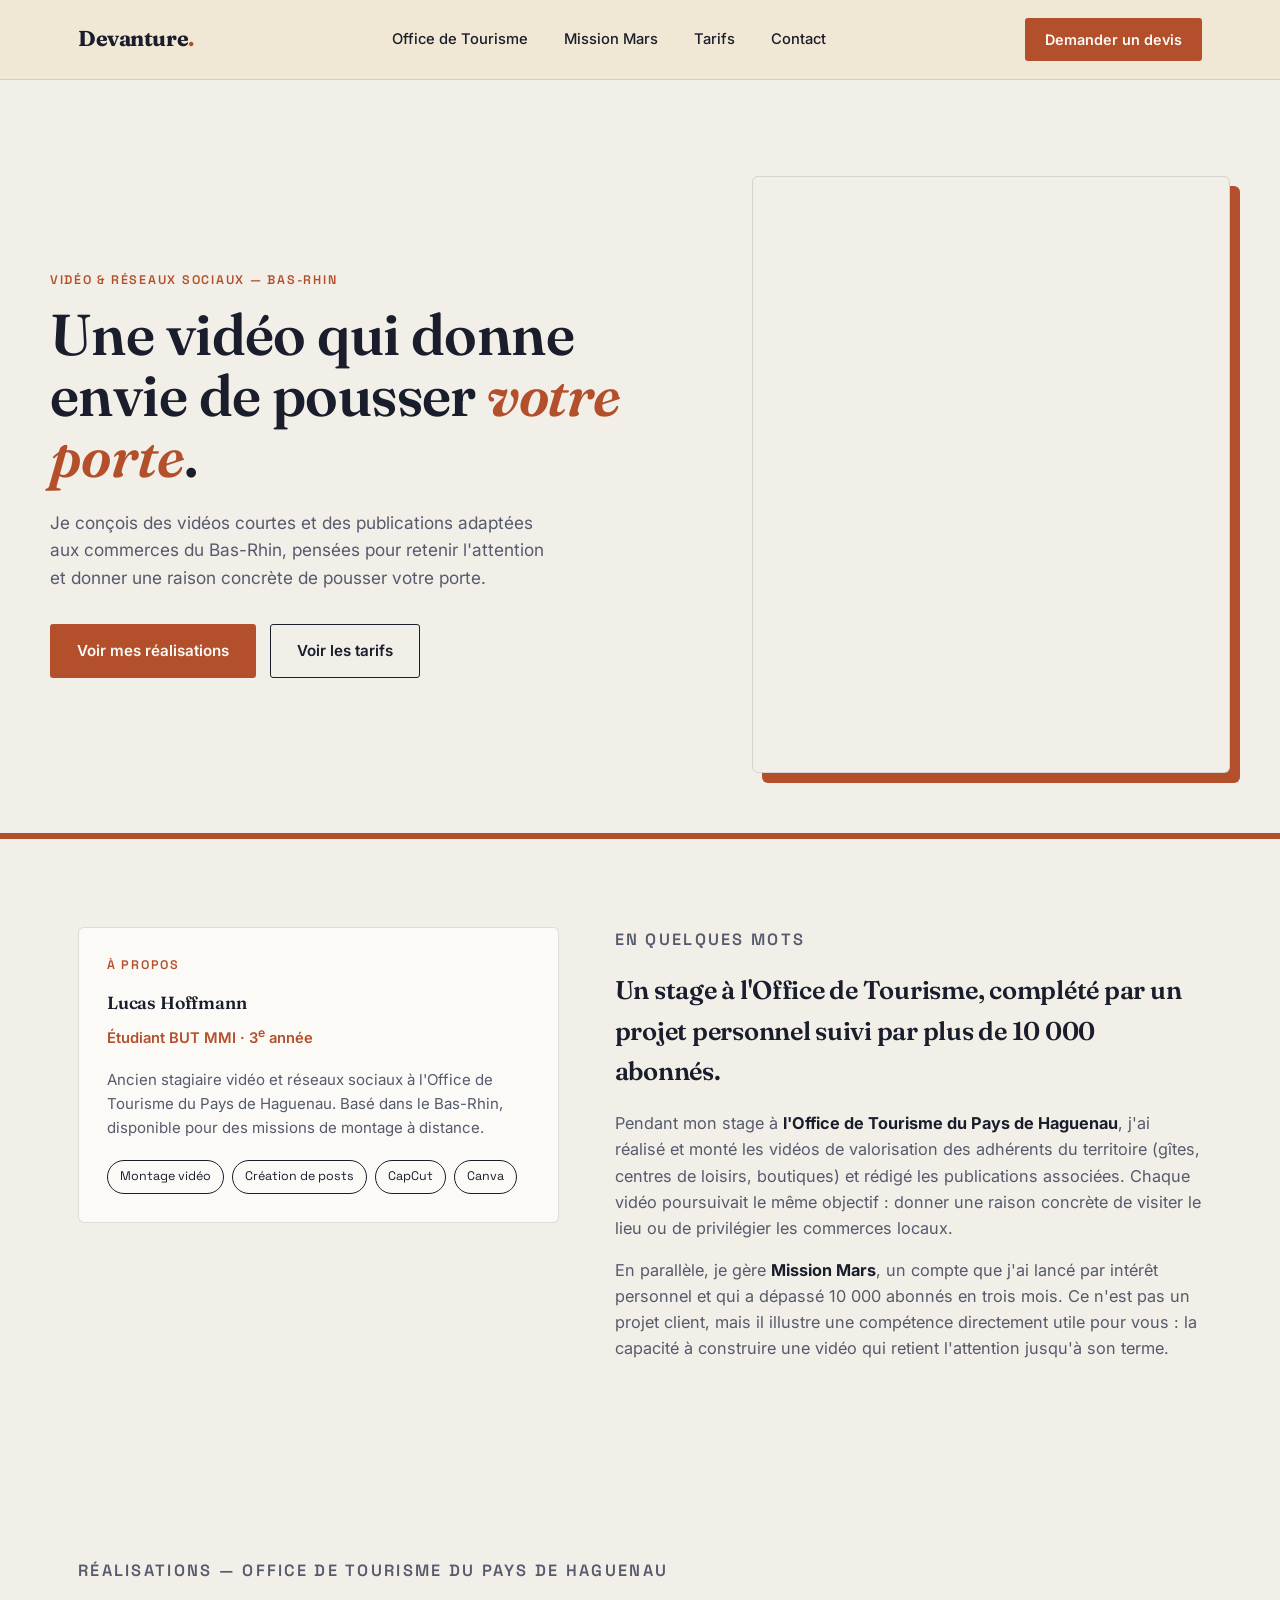
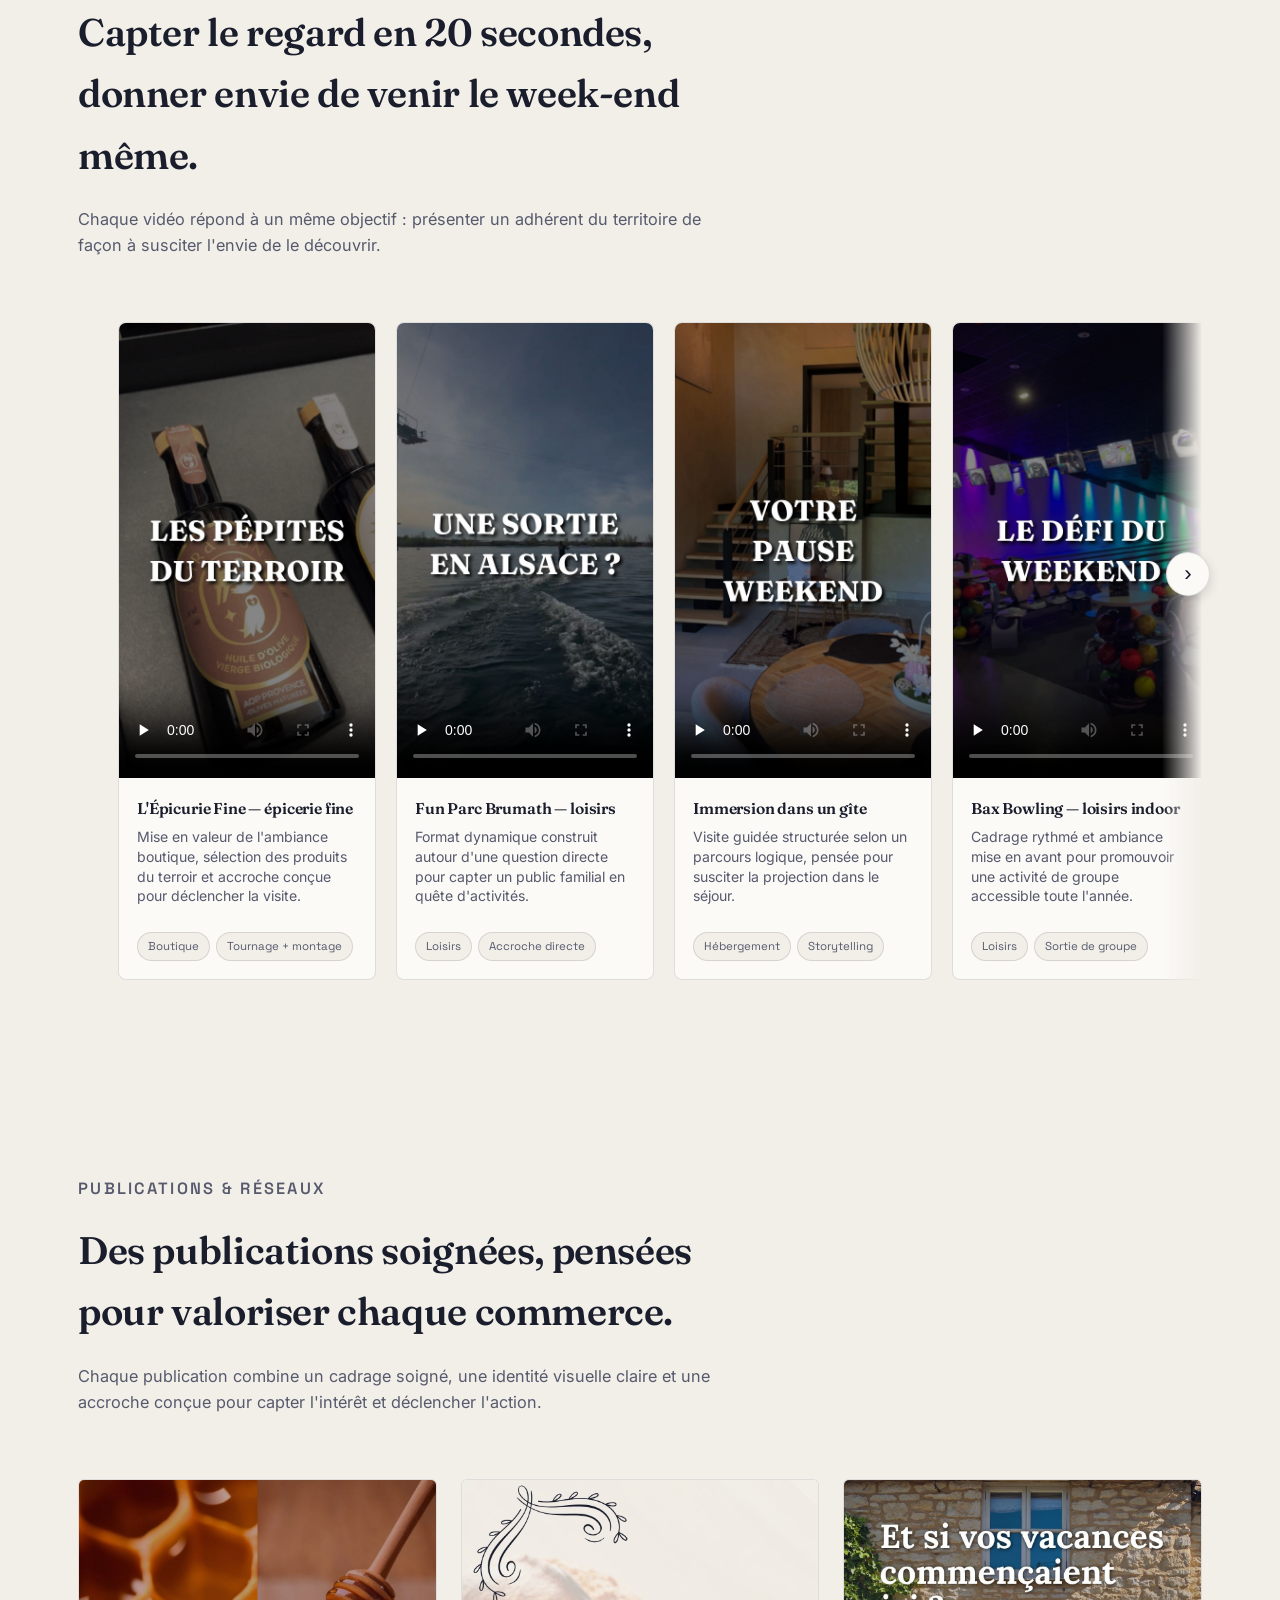
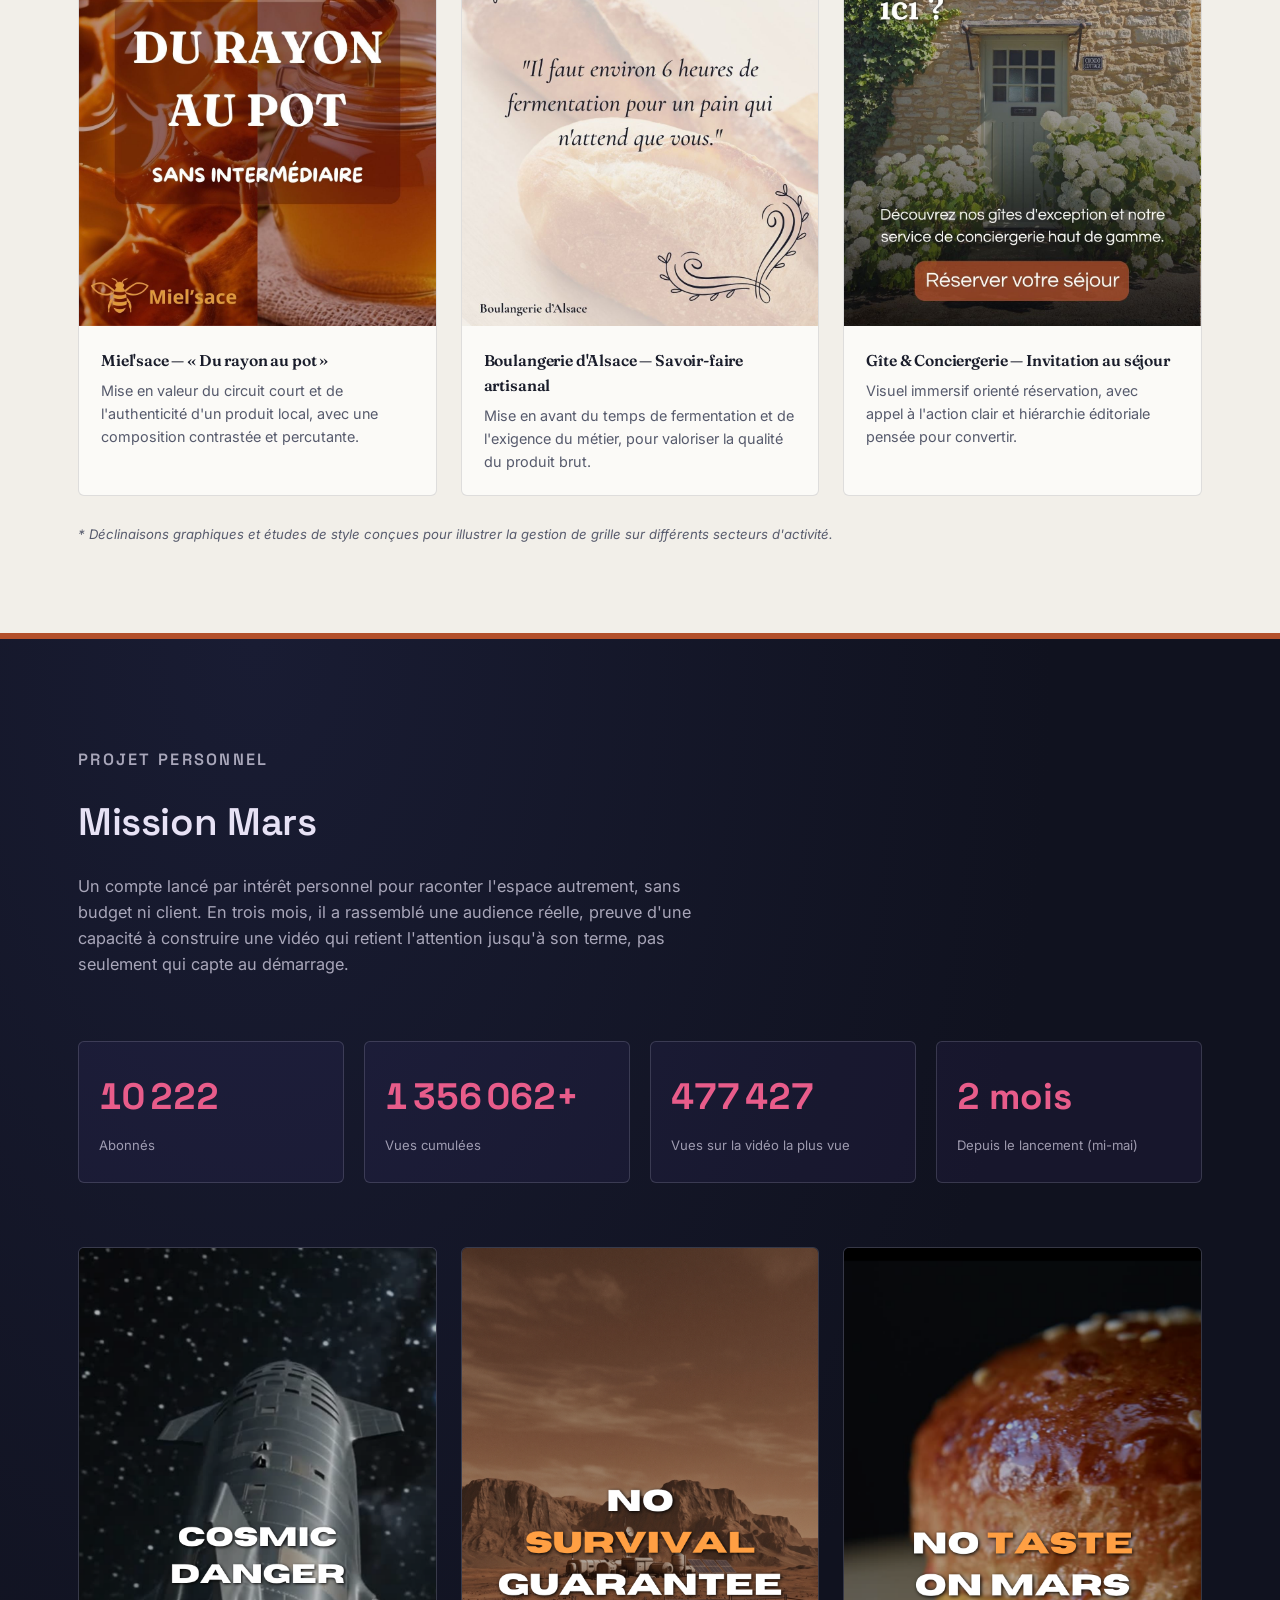
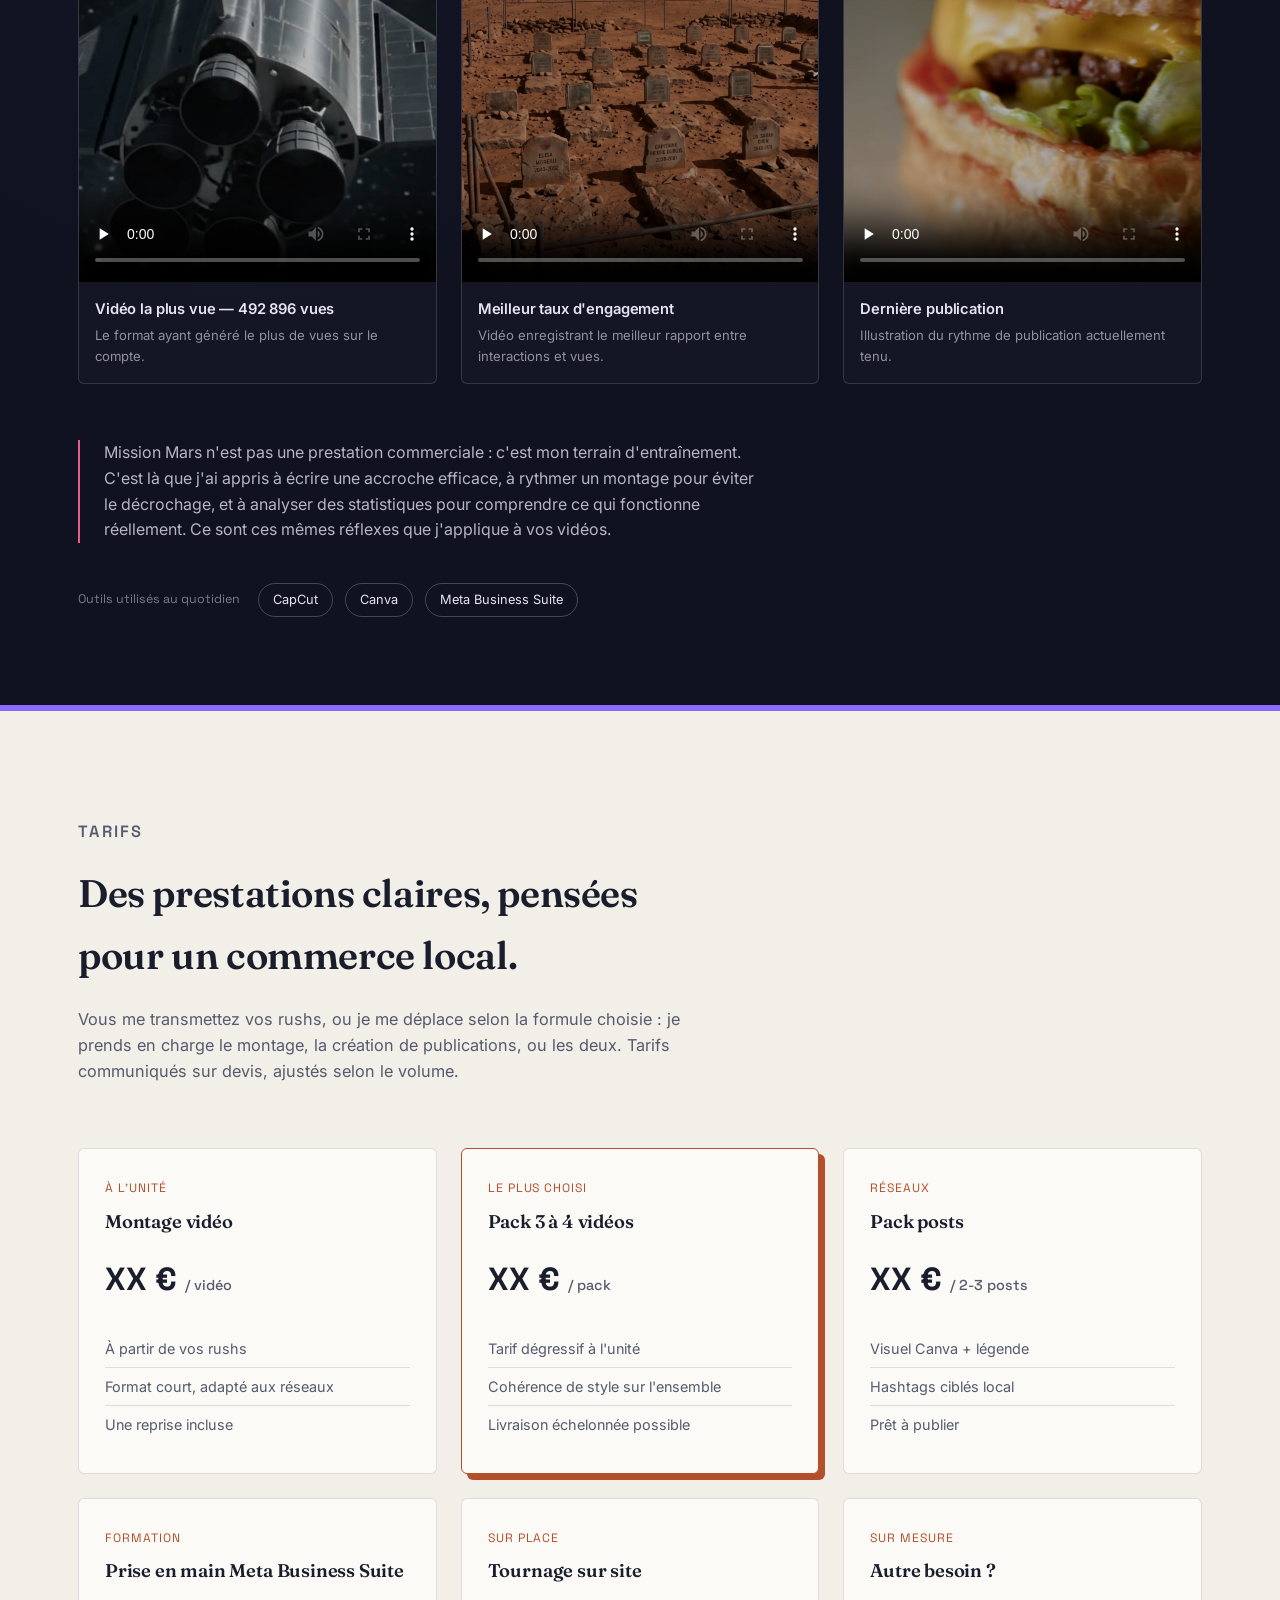
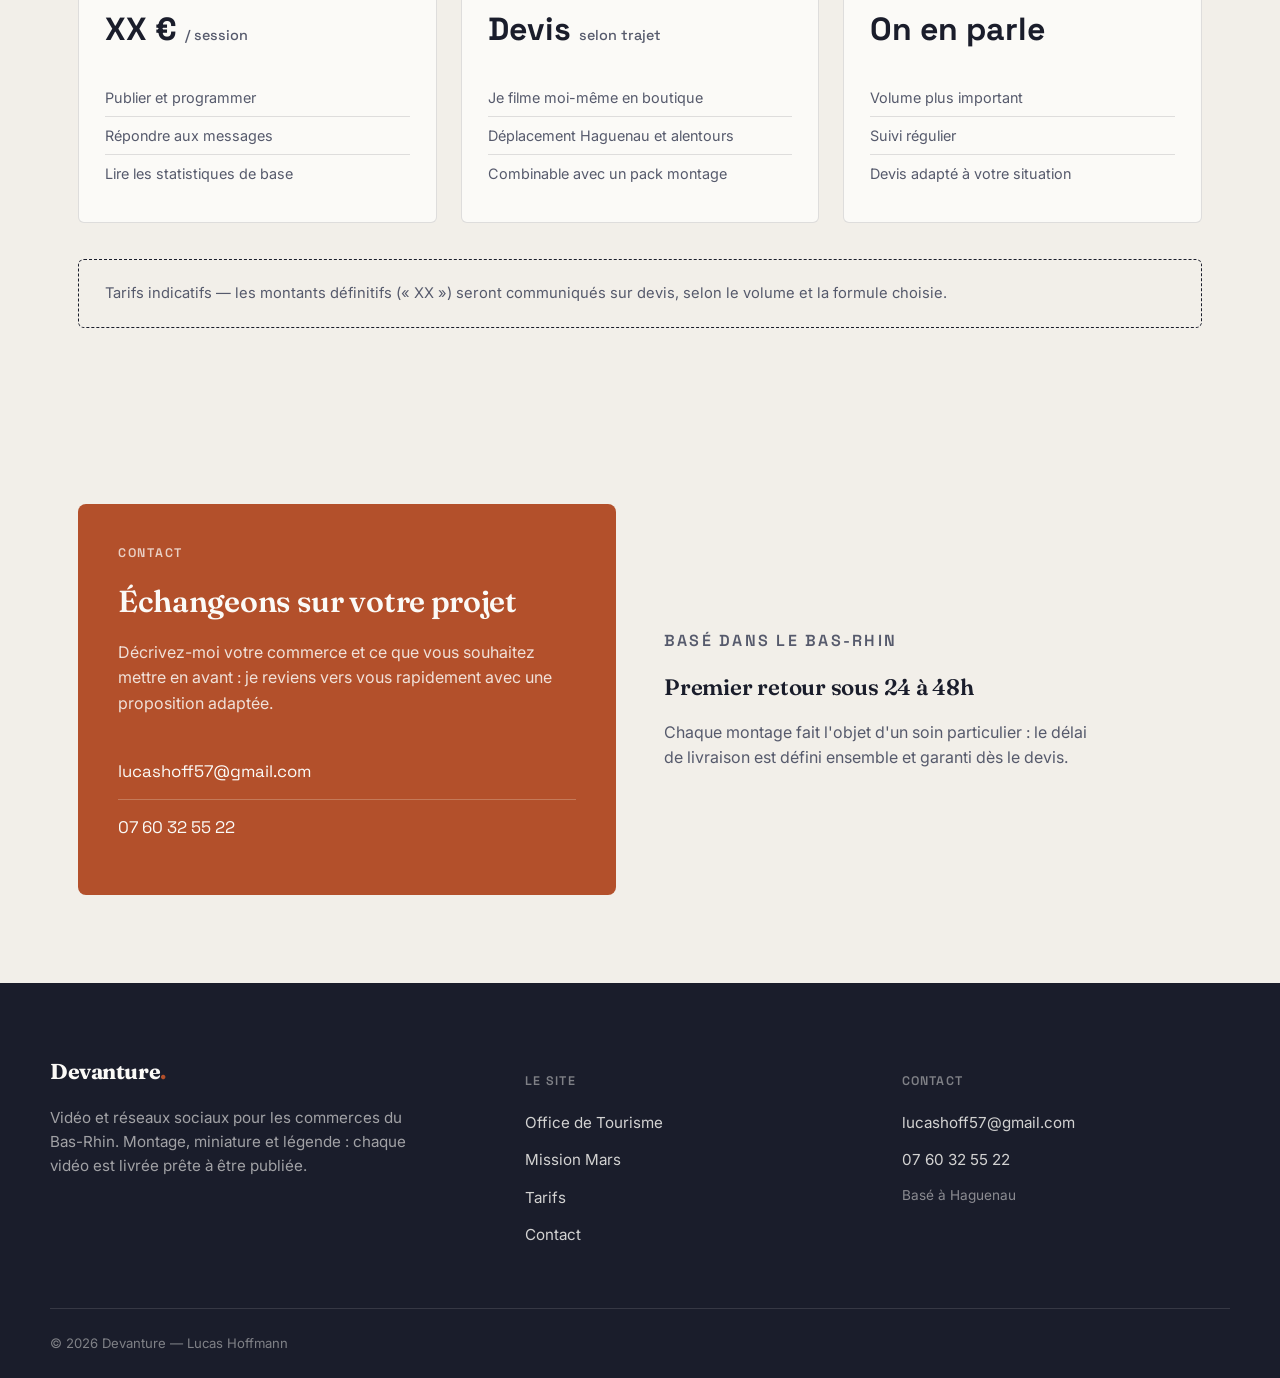
==== commit 64604636: "Fix overscroll footer blanc v2" ====
--- a/index.html
+++ b/index.html
@@ -33,7 +33,10 @@
   *,*::before,*::after{ box-sizing:border-box; }
   html{ scroll-behavior:smooth; }
   @media (prefers-reduced-motion: reduce){
-    html{ scroll-behavior:auto; }
+    html{ 
+      scroll-behavior:auto; 
+      background-color: var(--ink);
+    }
     *{ animation-duration:0.001ms !important; animation-iteration-count:1 !important; transition-duration:0.001ms !important; scroll-behavior:auto !important; }
   }
 
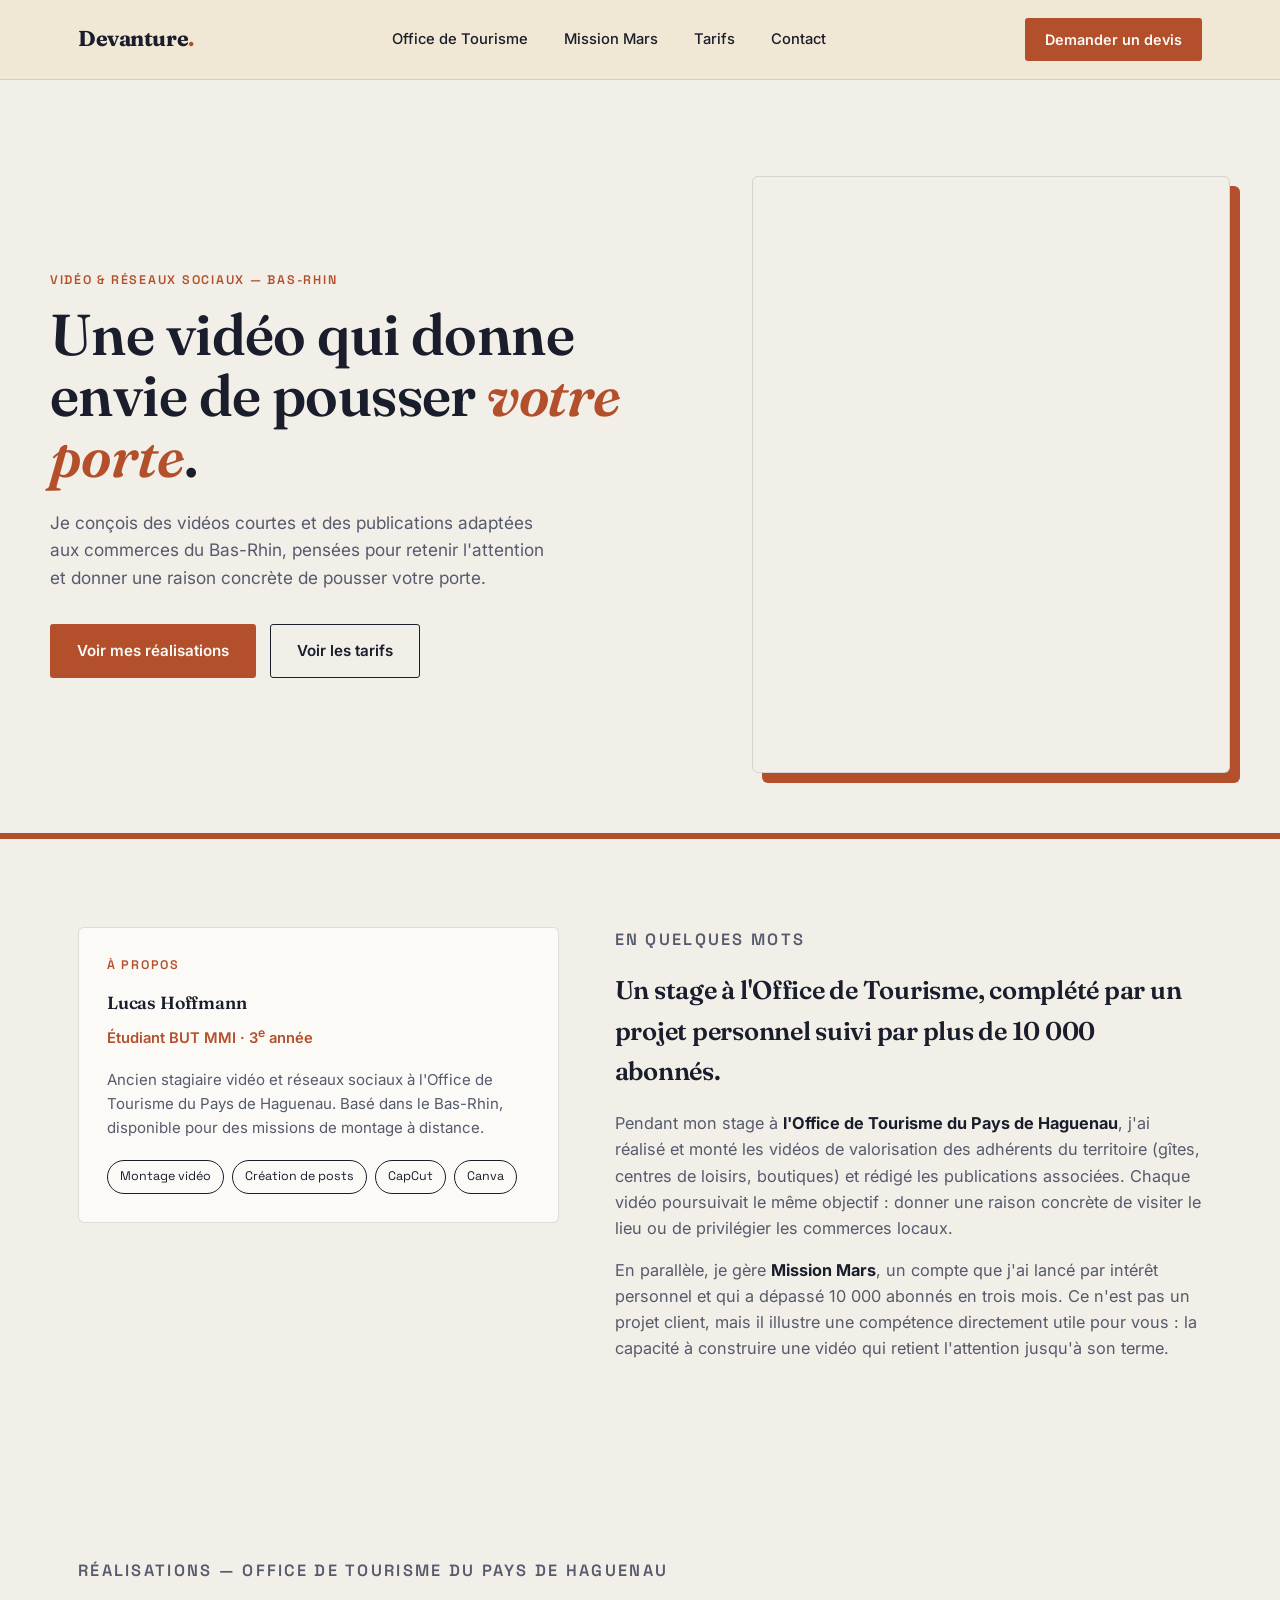
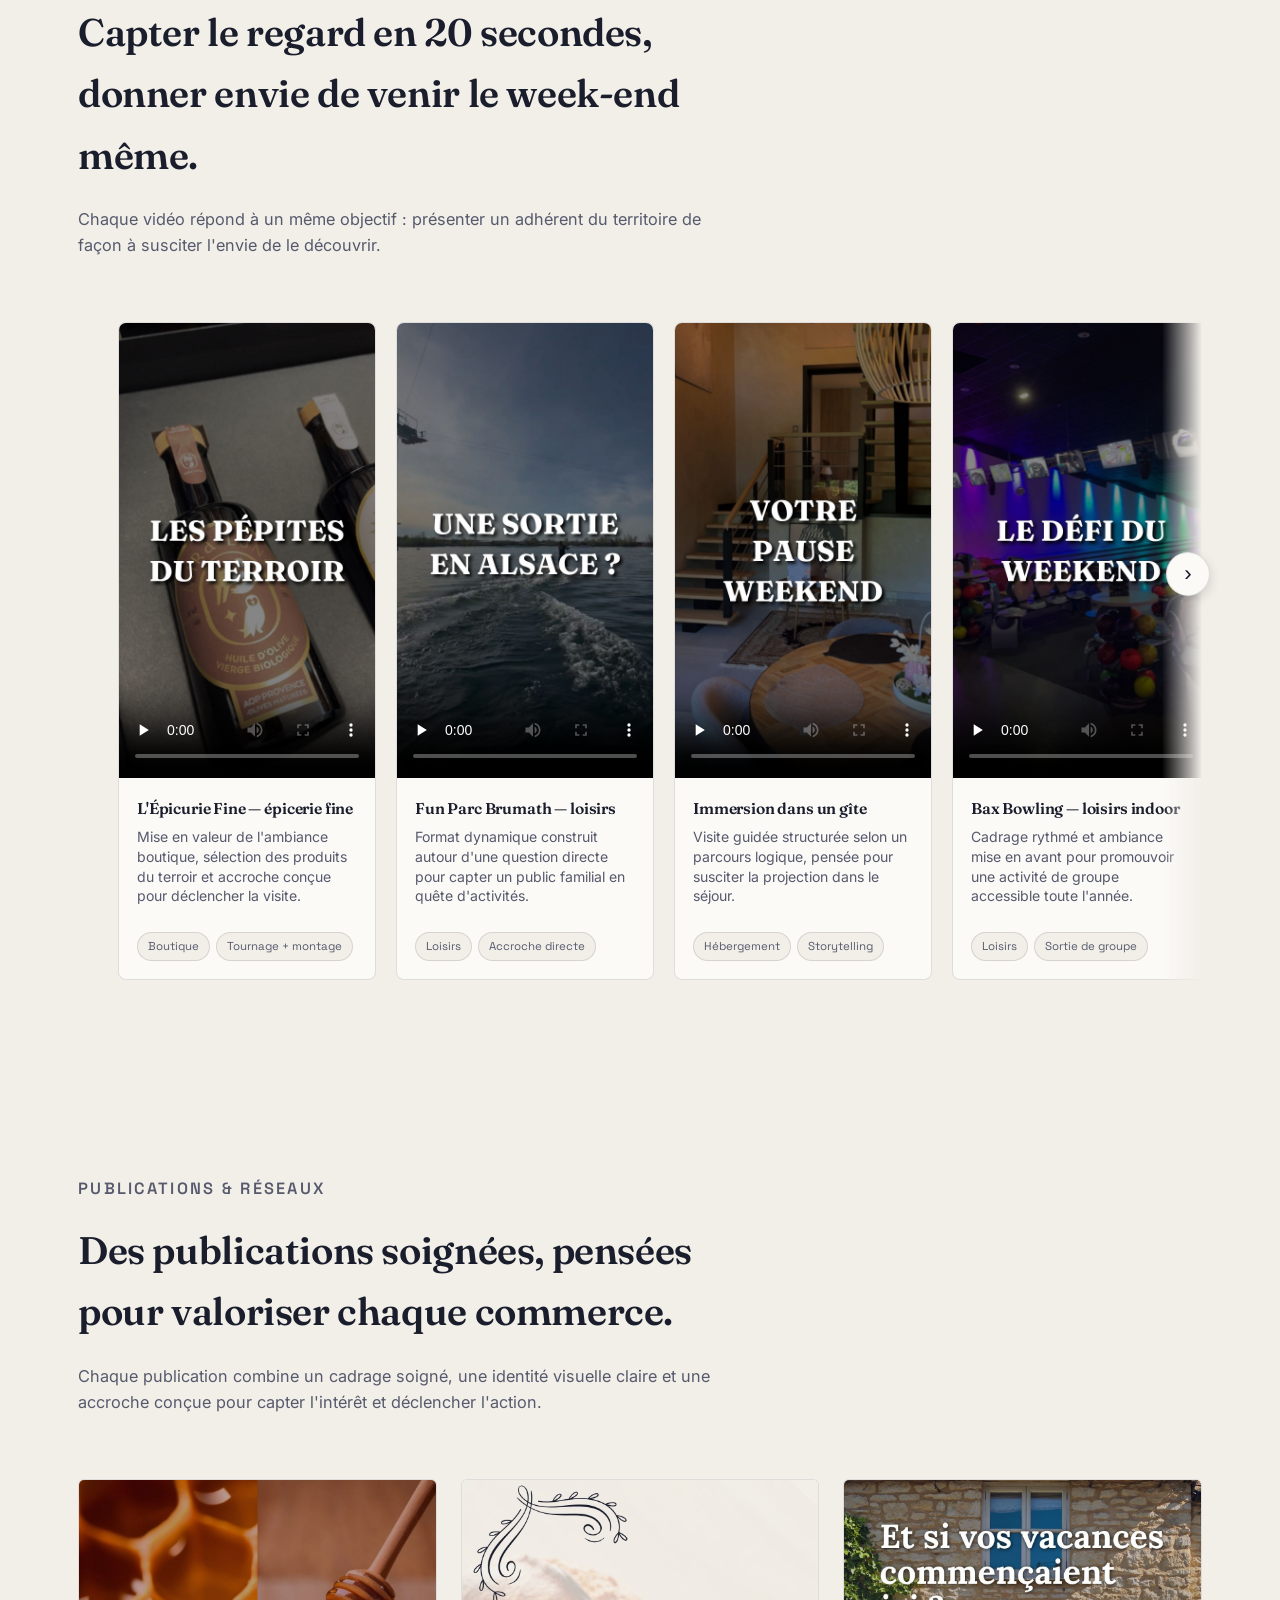
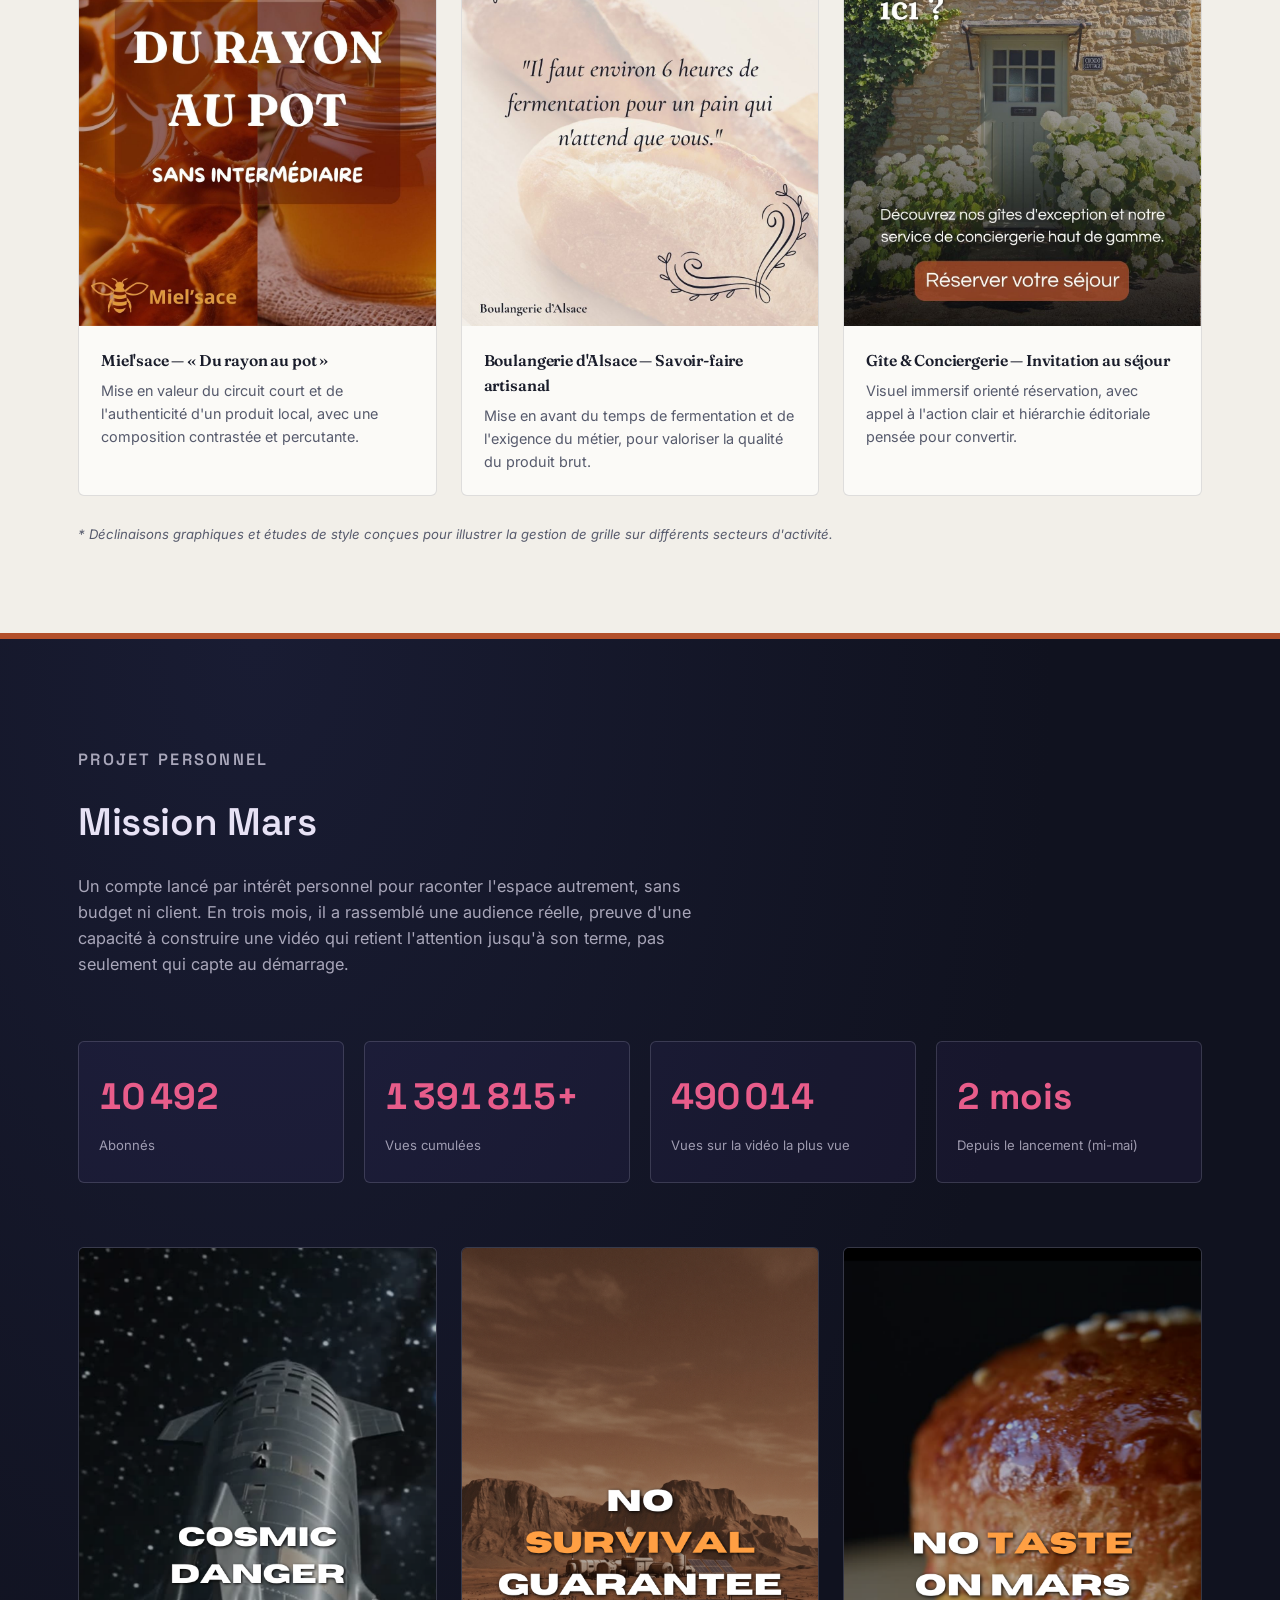
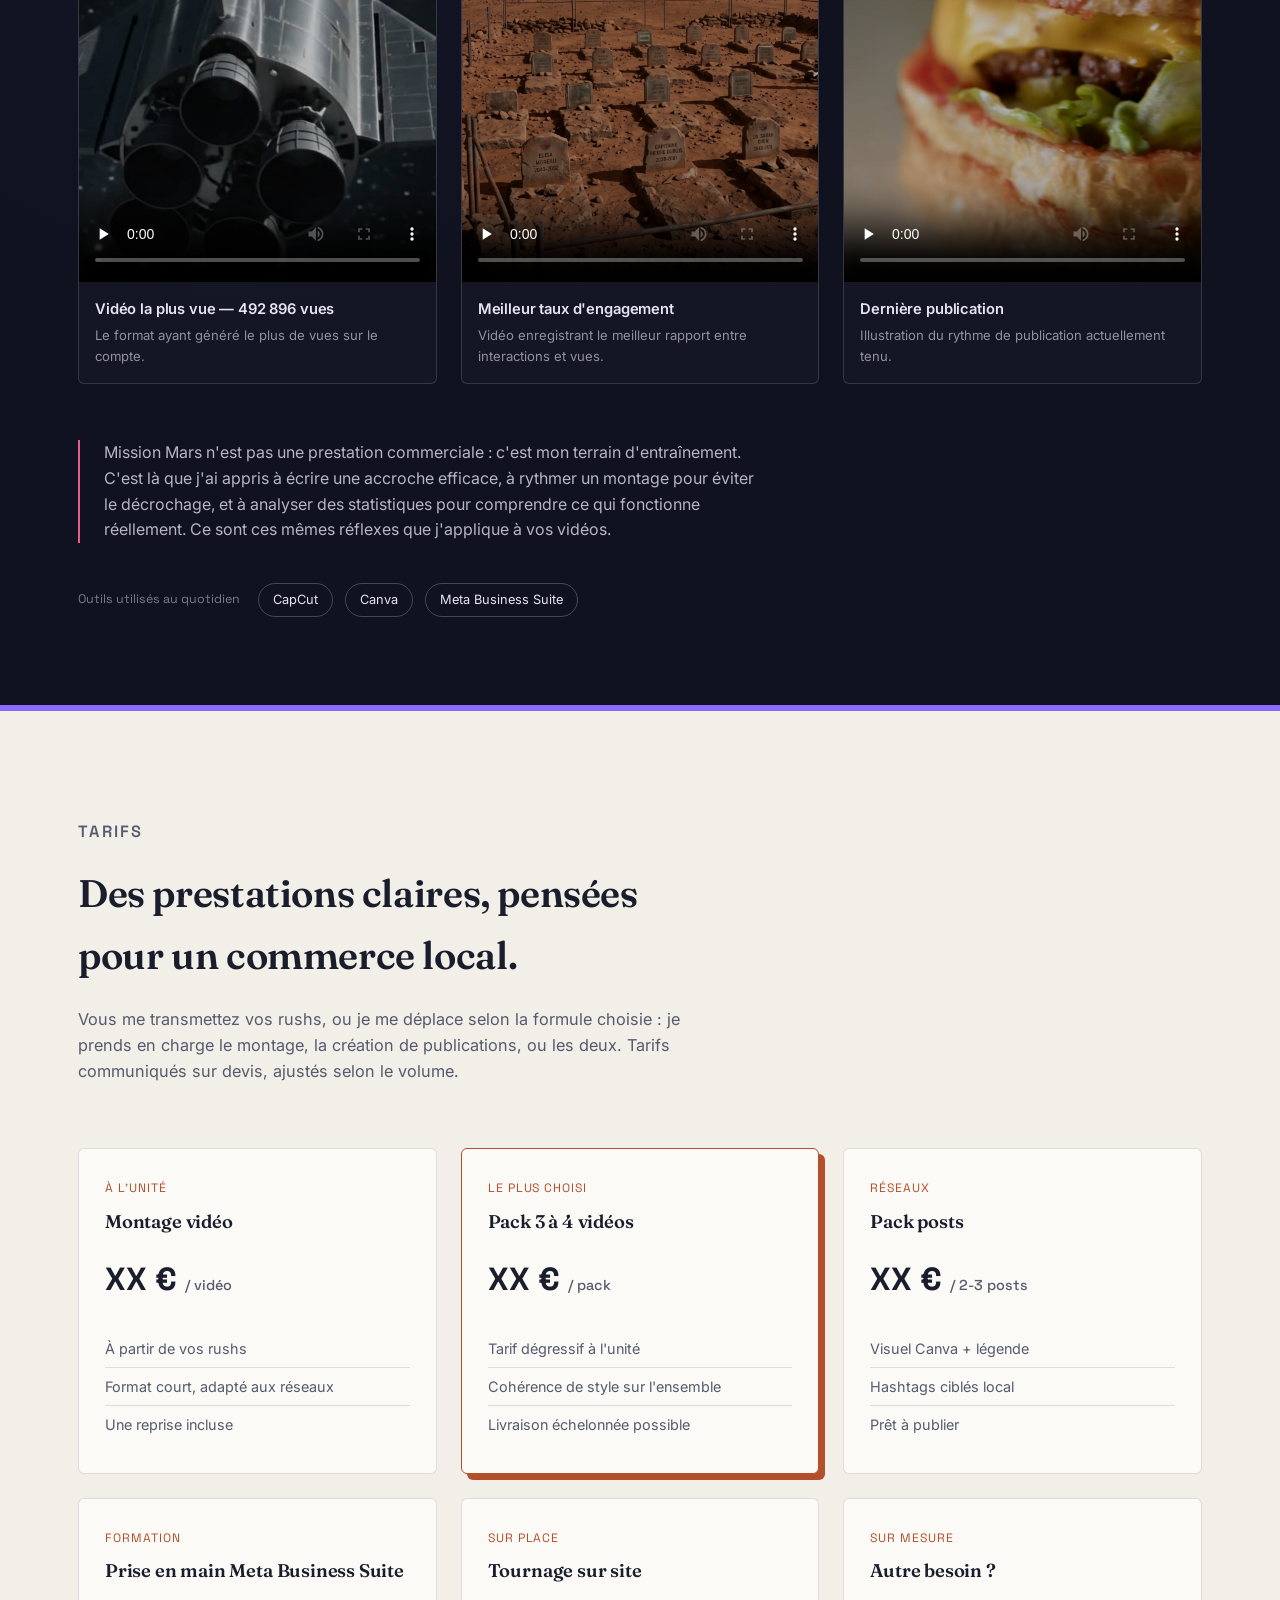
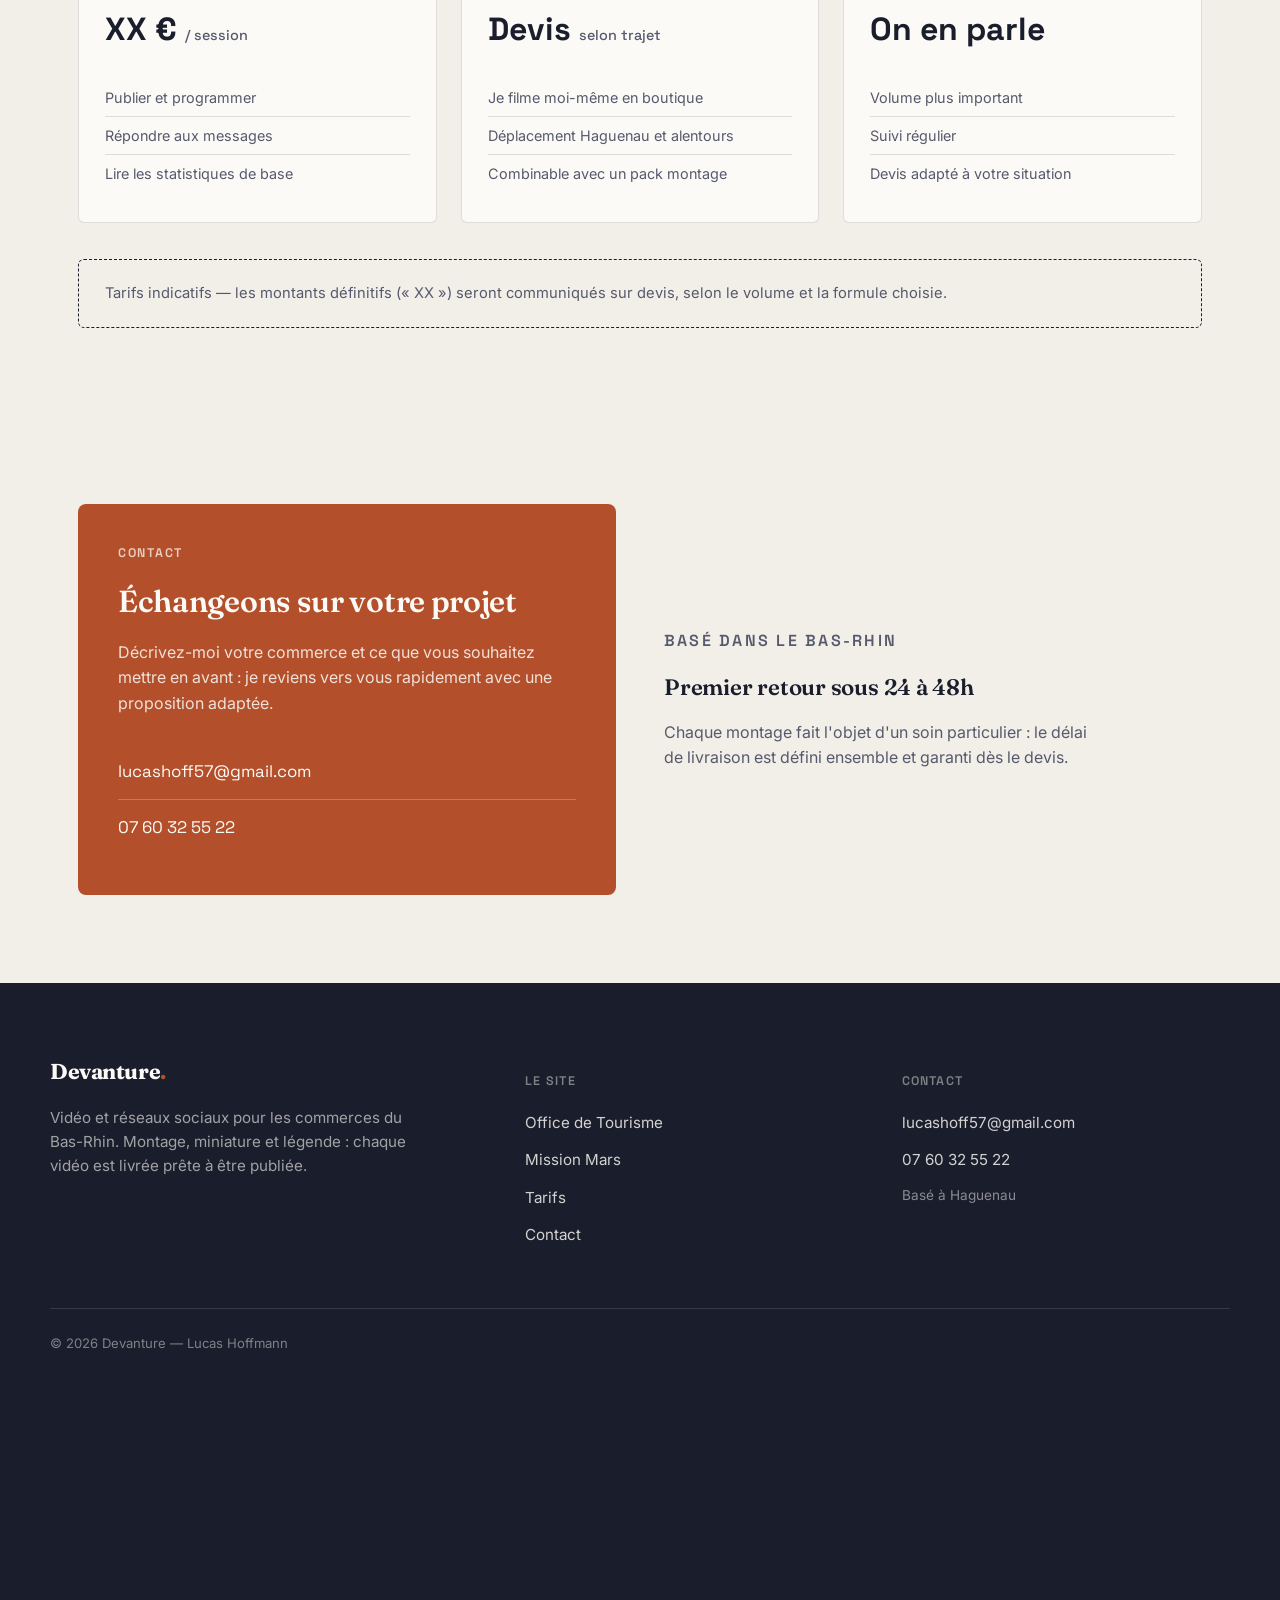
==== commit e46c40e4: "Fix bande blanche footer pseudo-element" ====
--- a/index.html
+++ b/index.html
@@ -2,7 +2,7 @@
 <html lang="fr">
 <head>
 <meta charset="UTF-8">
-<meta name="viewport" content="width=device-width, initial-scale=1.0">
+<meta name="viewport" content="width=device-width, initial-scale=1.0, viewport-fit=cover">
 <title>Devanture — Vidéo &amp; réseaux</title>
 <meta name="description" content="Vidéos courtes et publications pensées pour donner envie de pousser votre porte, dans le Bas-Rhin.">
 <link rel="preconnect" href="https://fonts.googleapis.com">
@@ -578,7 +578,21 @@
 
   @media (max-width:760px){ .contact{ grid-template-columns:1fr; } }
 
-  footer{ background:var(--ink); color:rgba(251,250,247,0.7); }
+footer{
+    background:var(--ink);
+    color:rgba(251,250,247,0.7);
+    position:relative;
+  }
+  footer::after{
+    content:"";
+    position:absolute;
+    top:100%;
+    left:0;
+    right:0;
+    height:100vh;
+    background:var(--ink);
+    pointer-events:none;
+  }
   .footer-top{
     padding:72px 0 48px;
     display:grid;
@@ -615,7 +629,7 @@
 
   .footer-bottom{
     border-top:1px solid rgba(251,250,247,0.12);
-    padding:24px 0;
+    padding:24px 0 calc(24px + env(safe-area-inset-bottom, 0px));
     display:flex;
     justify-content:space-between;
     flex-wrap:wrap;
@@ -625,7 +639,6 @@
   }
 
   @media (max-width:760px){ .footer-top{ grid-template-columns:1fr; gap:36px; } }
-
   /* ================= MOBILE OPTIMISATIONS (≤768px) ================= */
   @media (max-width: 768px){
     .wrap{ padding-left:16px; padding-right:16px; }
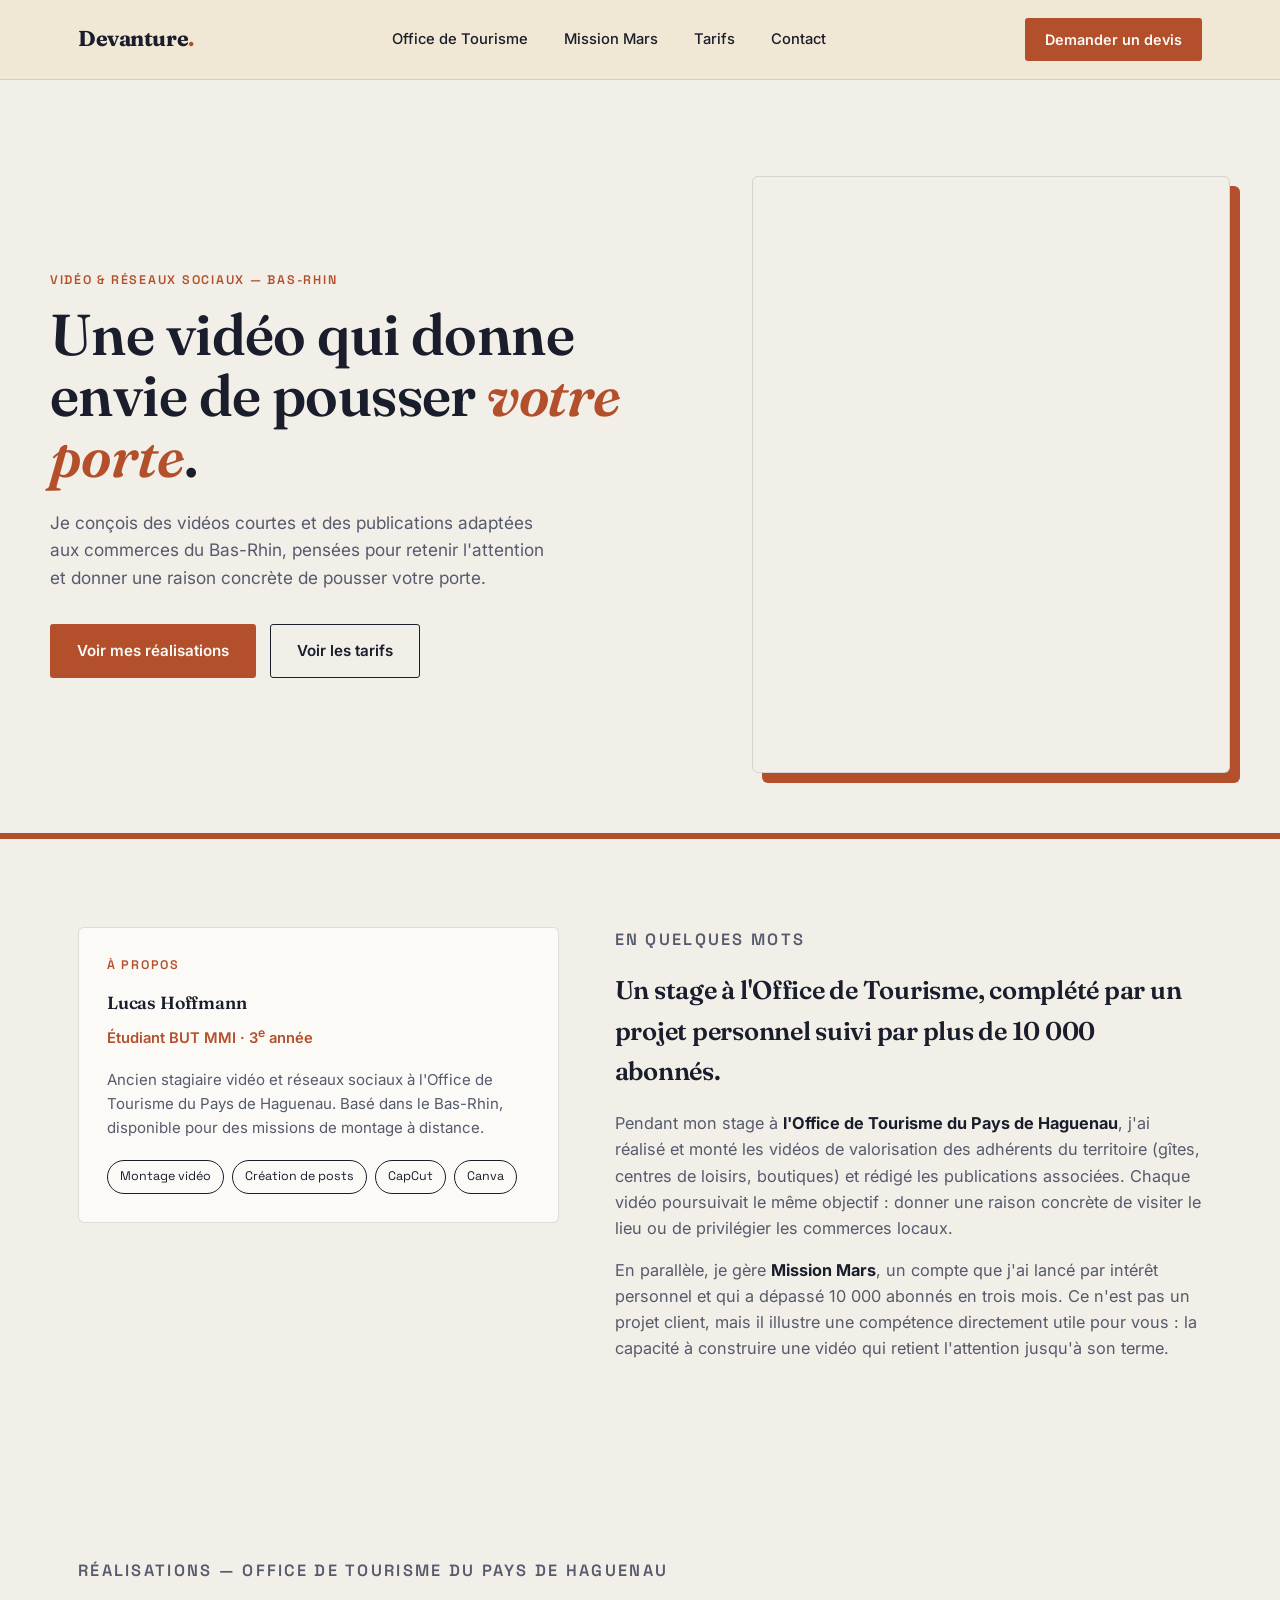
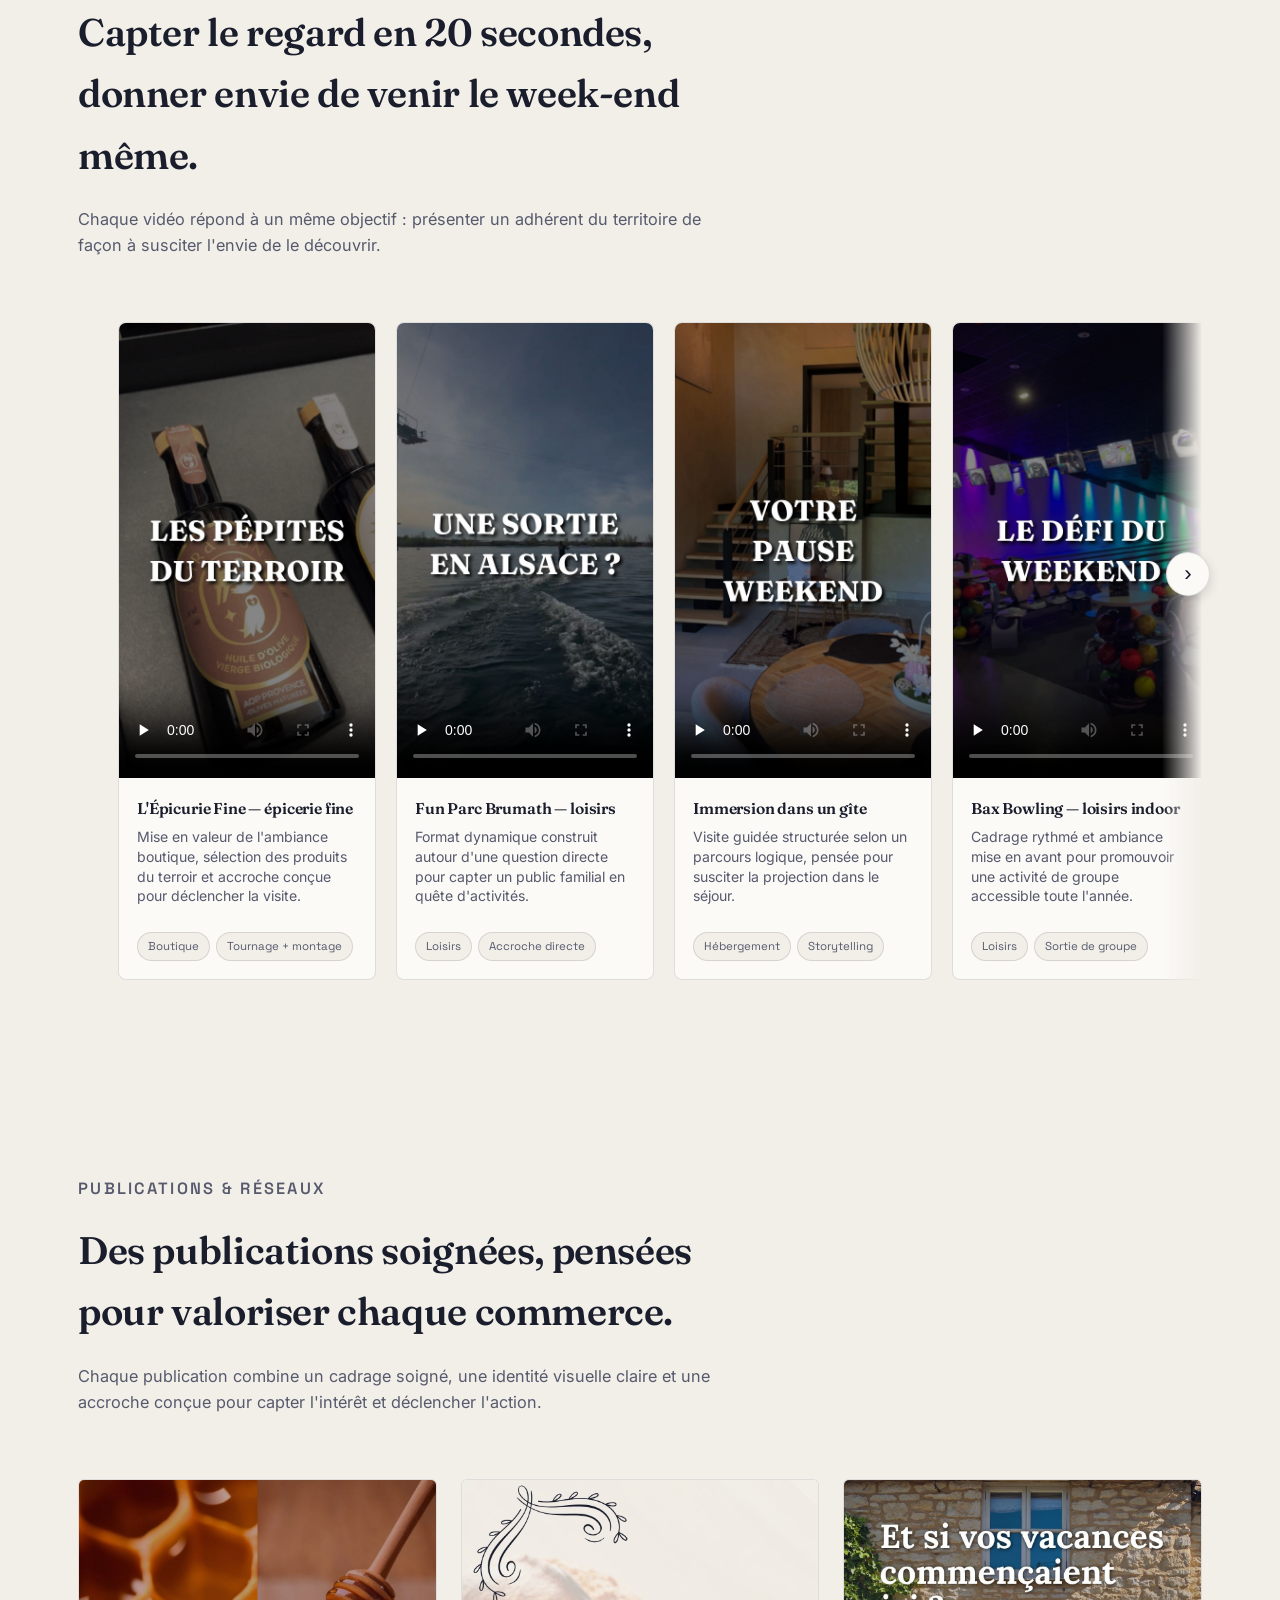
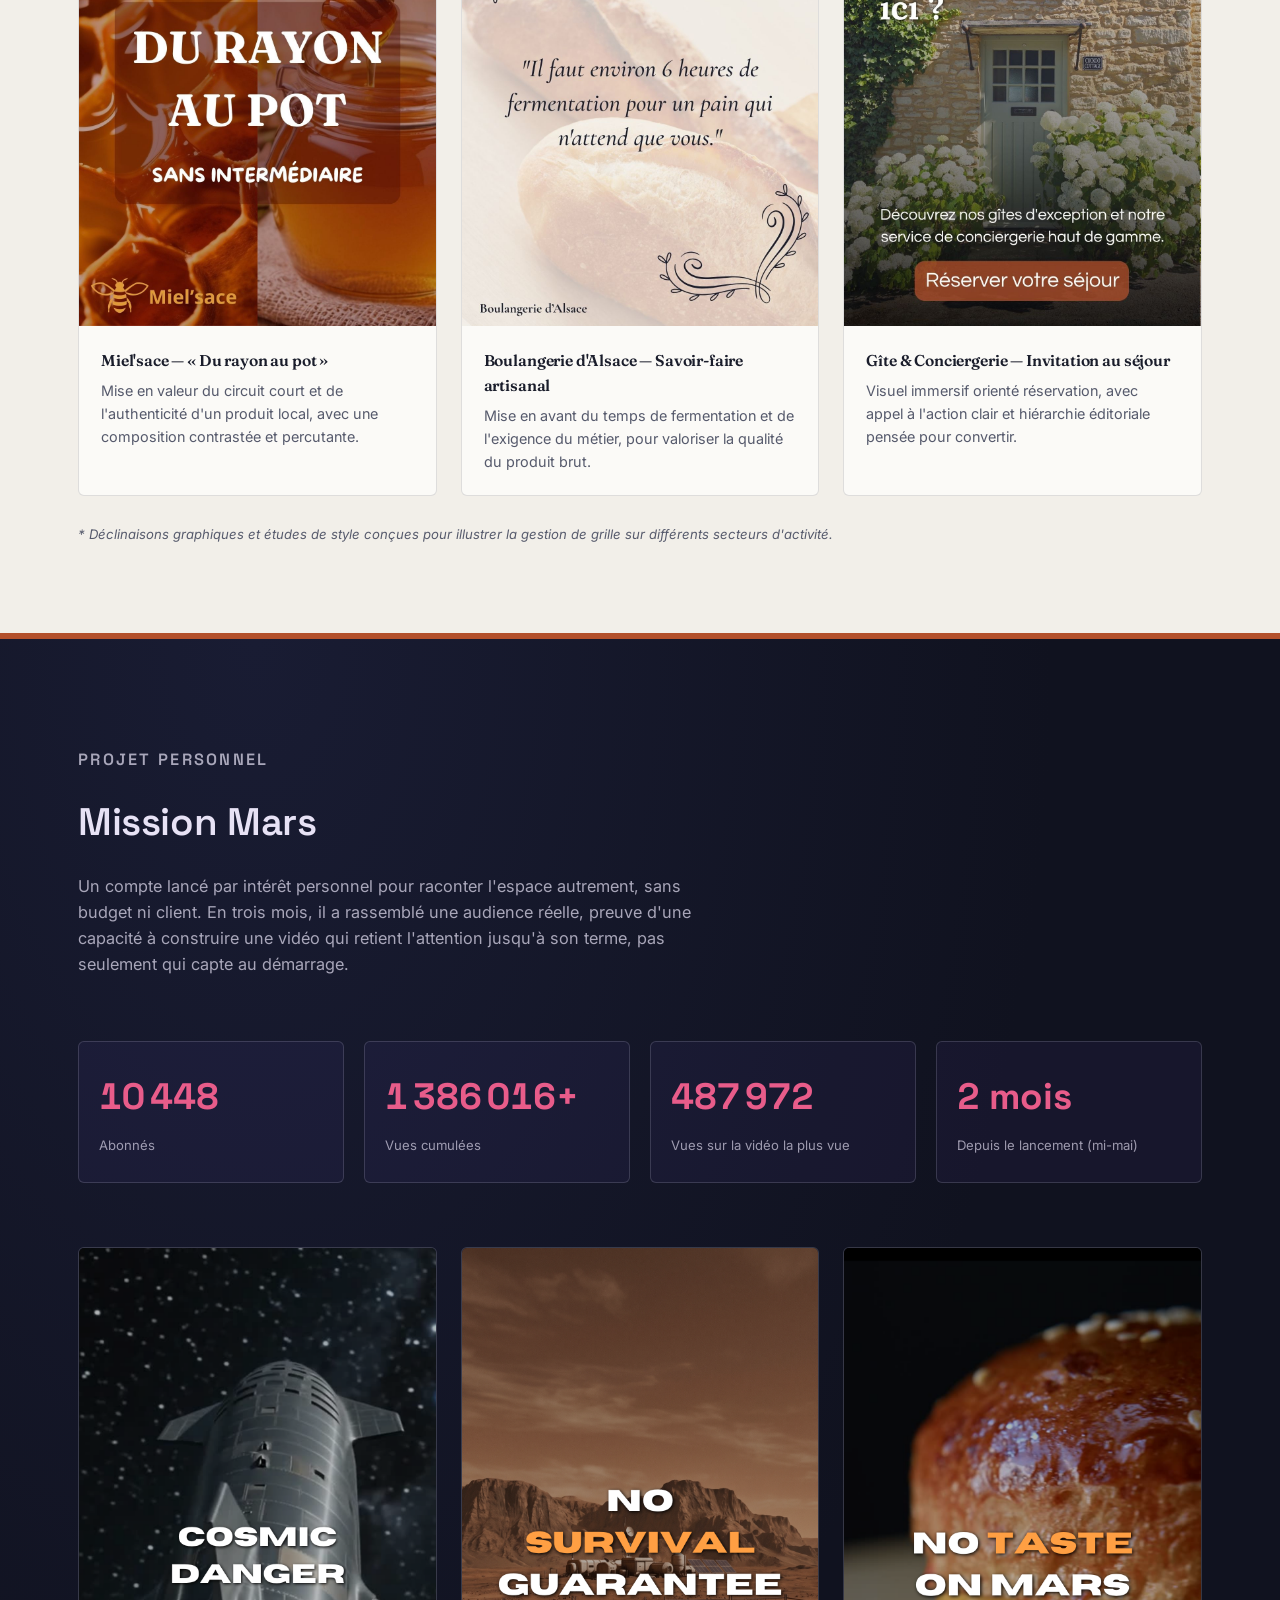
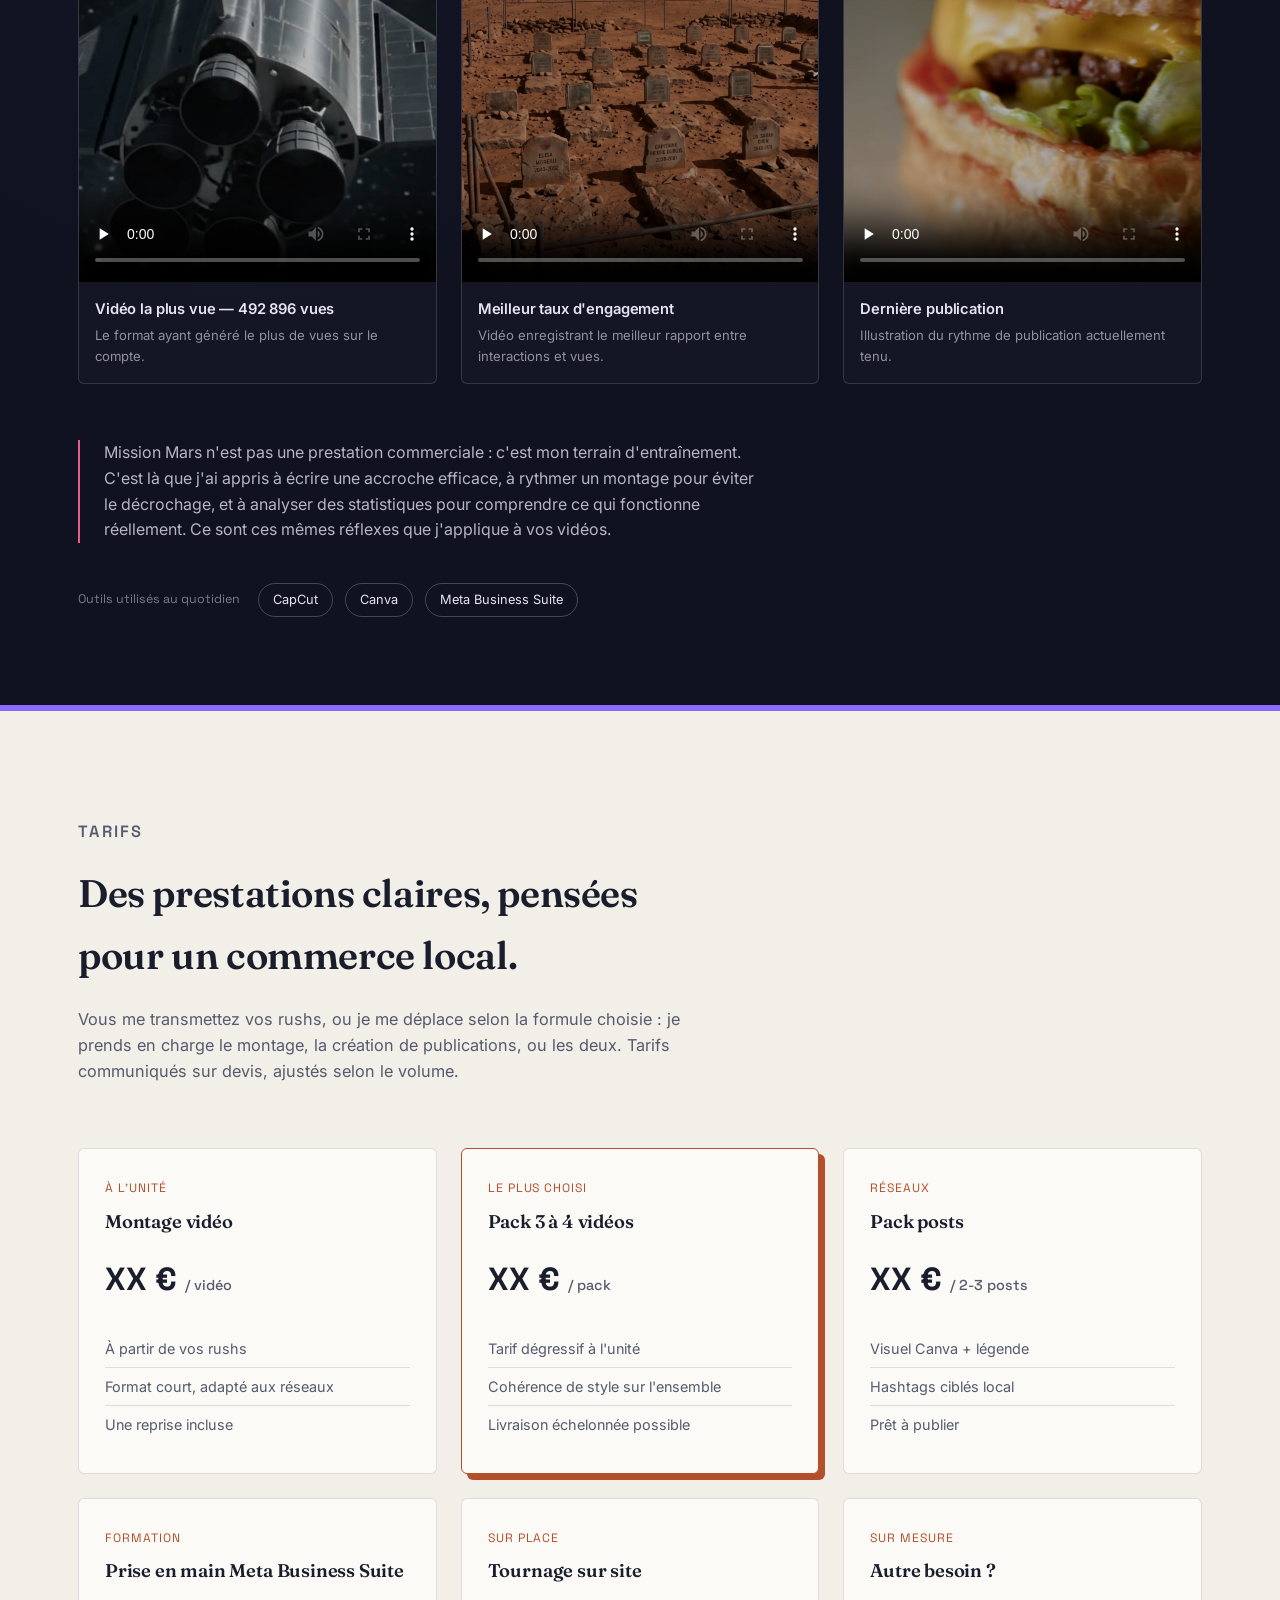
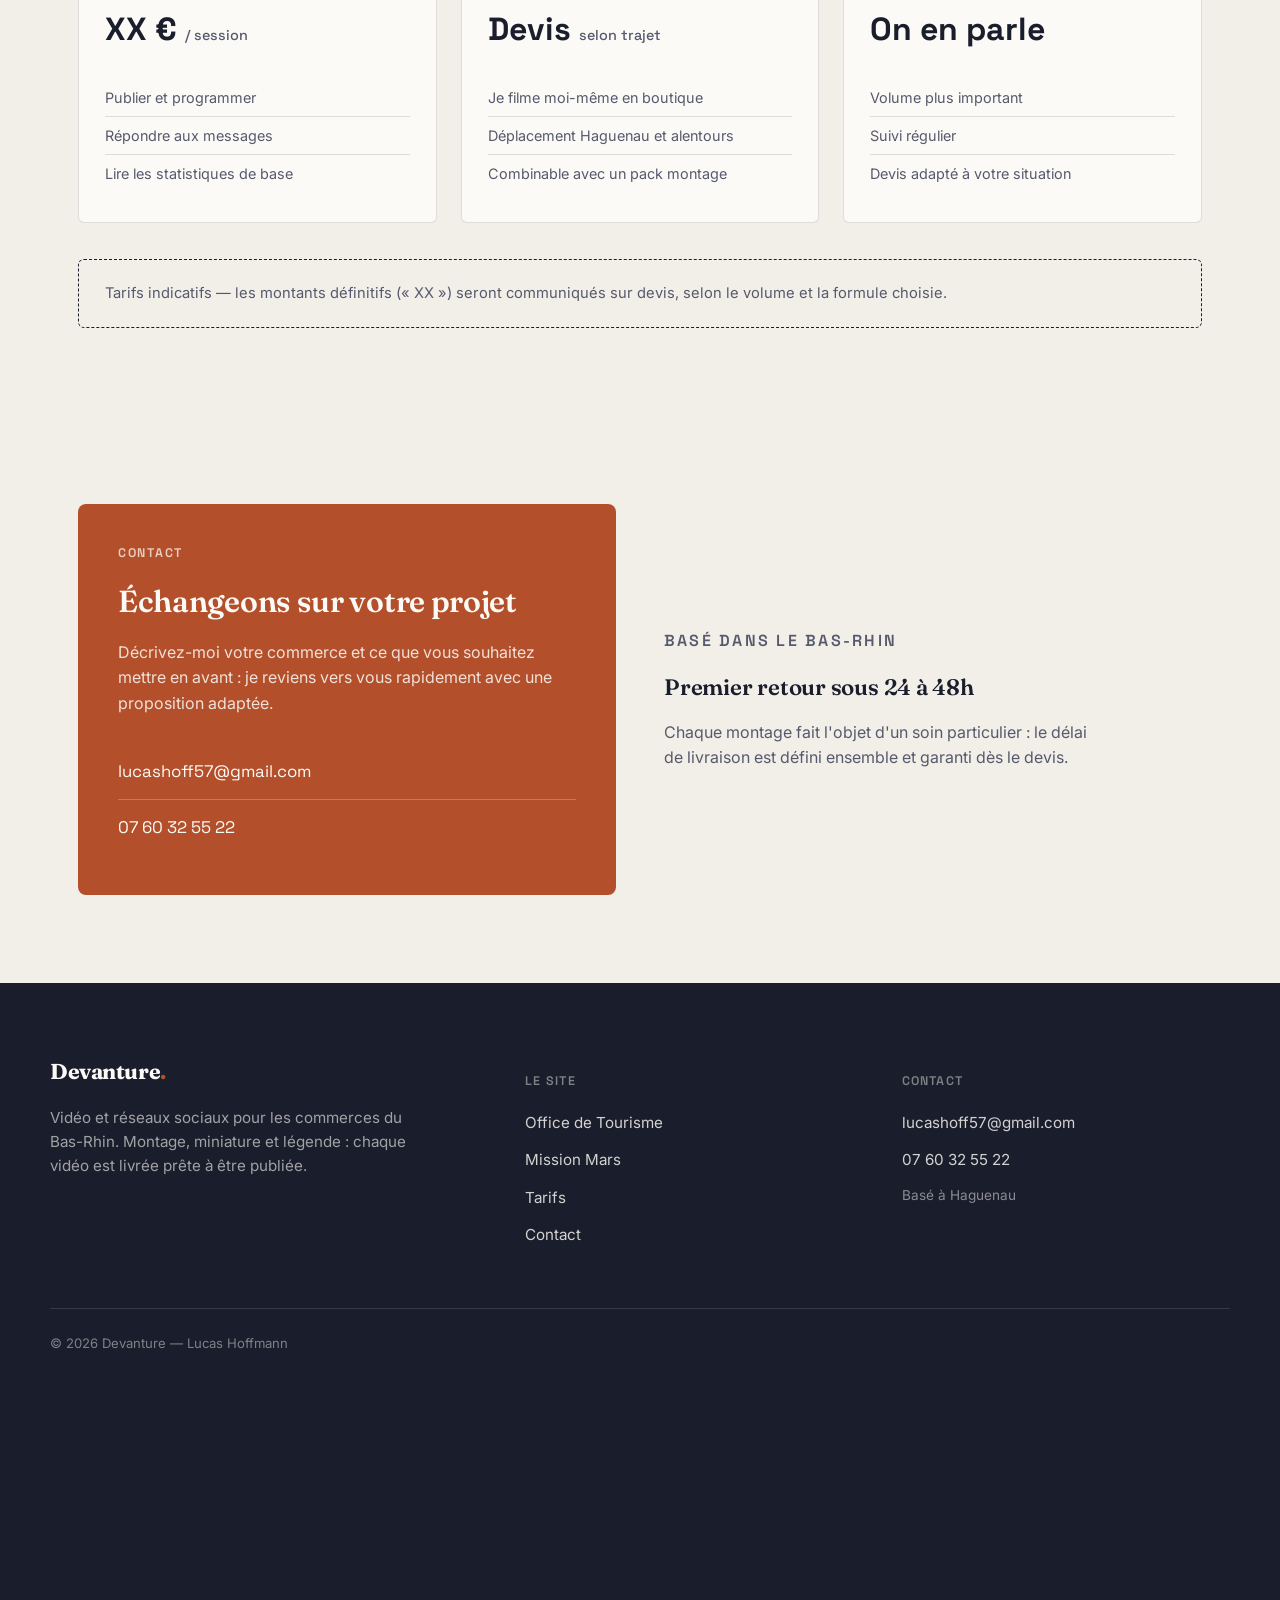
==== commit 53778d23: "Code optimisation" ====
--- a/index.html
+++ b/index.html
@@ -9,667 +9,431 @@
 <link rel="preconnect" href="https://fonts.gstatic.com" crossorigin>
 <link href="https://fonts.googleapis.com/css2?family=Fraunces:opsz,wght@9..144,400;9..144,500;9..144,600;9..144,700;9..144,900&family=Space+Grotesk:wght@400;500;600;700&family=Inter:wght@400;500;600&display=swap" rel="stylesheet">
 <style>
-  :root{
-    --paper:#F2EFE9;
-    --paper-soft:#FBFAF7;
-    --ink:#1A1D2B;
-    --ink-soft:#565A6C;
-    --navy:#10121F;
-    --navy-soft:#191C33;
-    --star:#E7E2F5;
-    --accent:#B3502B;
-    --accent-deep:#7C371C;
-    --violet:#8B6BFF;
-    --nebula:#E85C8A;
-    --line: rgba(26,29,43,0.13);
-
-    --display: 'Fraunces', serif;
-    --mono-display: 'Space Grotesk', sans-serif;
-    --body: 'Inter', sans-serif;
-
-    --maxw: 1180px;
+/* ===================== 1. TOKENS / RESET ===================== */
+:root{
+  --paper:#F2EFE9;
+  --paper-soft:#FBFAF7;
+  --ink:#1A1D2B;
+  --ink-soft:#565A6C;
+  --navy:#10121F;
+  --navy-soft:#191C33;
+  --star:#E7E2F5;
+  --accent:#B3502B;
+  --accent-deep:#7C371C;
+  --violet:#8B6BFF;
+  --nebula:#E85C8A;
+  --line: rgba(26,29,43,0.13);
+
+  --display: 'Fraunces', serif;
+  --mono-display: 'Space Grotesk', sans-serif;
+  --body: 'Inter', sans-serif;
+
+  --maxw: 1180px;
+}
+
+*,*::before,*::after{ box-sizing:border-box; }
+html{ scroll-behavior:smooth; }
+@media (prefers-reduced-motion: reduce){
+  html{ scroll-behavior:auto; background-color: var(--ink); }
+  *{ animation-duration:0.001ms !important; animation-iteration-count:1 !important; transition-duration:0.001ms !important; scroll-behavior:auto !important; }
+}
+
+body{
+  margin:0;
+  background:var(--paper);
+  color:var(--ink);
+  font-family:var(--body);
+  font-size:16px;
+  line-height:1.6;
+  -webkit-font-smoothing:antialiased;
+  overscroll-behavior-y: none;
+}
+
+img,video{ max-width:100%; display:block; }
+a{ color:inherit; }
+:focus-visible{ outline:3px solid var(--accent); outline-offset:3px; }
+
+.wrap{ max-width:var(--maxw); margin:0 auto; padding-left:28px; padding-right:28px; }
+
+h1,h2,h3{ font-family:var(--display); font-weight:600; margin:0; letter-spacing:-0.01em; }
+
+.eyebrow{
+  font-family:var(--mono-display);
+  font-size:0.78rem;
+  letter-spacing:0.14em;
+  text-transform:uppercase;
+  color:var(--accent);
+  font-weight:600;
+}
+.dark .eyebrow{ color:var(--nebula); }
+
+p{ margin:0 0 1em; }
+p:last-child{ margin-bottom:0; }
+
+/* Boutons génériques */
+.btn{
+  display:inline-block;
+  padding:14px 26px;
+  border-radius:3px;
+  text-decoration:none;
+  font-weight:600;
+  font-size:0.95rem;
+  border:1px solid transparent;
+  transition:transform 0.15s ease, background 0.2s ease;
+}
+.btn:hover{ transform:translateY(-2px); }
+.btn-primary{ background:var(--accent); color:var(--paper-soft); }
+.btn-primary:hover{ background:var(--accent-deep); }
+.btn-ghost{ background:transparent; border-color:var(--ink); color:var(--ink); }
+.btn-ghost:hover{ background:var(--ink); color:var(--paper); }
+
+/* Reveal au scroll */
+.reveal{ opacity:0; transform:translateY(18px); transition:opacity 0.6s ease, transform 0.6s ease; }
+.reveal.in{ opacity:1; transform:none; }
+
+/* Séparateurs de section */
+.awning{ height:6px; width:100%; }
+.awning--to-paper, .awning--to-navy{ background:var(--accent); }
+.awning--to-paper2{ background:var(--violet); }
+
+section{ padding:88px 0; scroll-margin-top:96px; }
+.section-head{ max-width:640px; margin-bottom:64px; }
+.section-head h2{ font-size:clamp(1.8rem, 3vw, 2.5rem); margin-top:18px; }
+.section-head p{ margin-top:20px; color:var(--ink-soft); font-size:1.02rem; }
+
+/* ===================== 2. HEADER ===================== */
+header{
+  position:sticky;
+  top:0;
+  z-index:50;
+  background:rgba(240,230,210,0.88);
+  backdrop-filter:blur(10px);
+  border-bottom:1px solid var(--line);
+}
+.nav{
+  display:flex;
+  align-items:center;
+  justify-content:space-between;
+  padding:18px 28px;
+  max-width:var(--maxw);
+  margin:0 auto;
+}
+.logo{ font-family:var(--display); font-weight:700; font-size:1.35rem; letter-spacing:-0.02em; }
+.logo span{ color:var(--accent); }
+
+.nav-links{ display:flex; gap:32px; list-style:none; margin:0; padding:0; font-size:0.92rem; font-weight:500; }
+.nav-links a{ text-decoration:none; padding:6px 2px; border-bottom:2px solid transparent; transition:border-color 0.2s ease; }
+.nav-links a:hover{ border-color:var(--accent); }
+
+.nav-cta{
+  background:var(--accent);
+  color:var(--paper-soft);
+  padding:10px 20px;
+  border-radius:3px;
+  text-decoration:none;
+  font-size:0.9rem;
+  font-weight:600;
+  white-space:nowrap;
+}
+.nav-cta:hover{ background:var(--accent-deep); }
+
+.burger{
+  display:none;
+  background:none;
+  border:1px solid var(--ink);
+  border-radius:3px;
+  width:42px; height:38px;
+  cursor:pointer;
+  align-items:center;
+  justify-content:center;
+}
+.burger span, .burger span::before, .burger span::after{
+  content:"";
+  display:block;
+  width:20px; height:2px;
+  background:var(--ink);
+  position:relative;
+  transition:transform 0.2s ease, opacity 0.2s ease;
+}
+.burger span::before{ position:absolute; top:-6px; }
+.burger span::after{ position:absolute; top:6px; }
+
+/* ===================== 3. HERO ===================== */
+.hero{
+  padding:96px 0 60px;
+  display:grid;
+  grid-template-columns:1.15fr 0.85fr;
+  gap:56px;
+  align-items:center;
+}
+.hero h1{ font-size:clamp(2.4rem, 4.6vw, 3.6rem); line-height:1.06; }
+.hero h1 em{ font-style:italic; color:var(--accent); }
+.hero-sub{ margin-top:22px; font-size:1.08rem; color:var(--ink-soft); max-width:46ch; }
+.hero-actions{ margin-top:32px; display:flex; gap:14px; flex-wrap:wrap; }
+
+.hero-media{
+  position:relative;
+  aspect-ratio:4/5;
+  border-radius:6px;
+  overflow:hidden;
+  border:1px solid var(--line);
+  box-shadow:10px 10px 0 var(--accent);
+}
+.hero-media video{ width:100%; height:100%; object-fit:cover; }
+
+/* ===================== 4. ABOUT ===================== */
+.about{ display:grid; grid-template-columns:0.9fr 1.1fr; gap:56px; align-items:start; }
+.about-card{ background:var(--paper-soft); border:1px solid var(--line); border-radius:6px; padding:28px; }
+.about-card h3{ font-size:1.1rem; margin-bottom:6px; }
+.about-card .role{ color:var(--accent); font-weight:600; font-size:0.92rem; margin-bottom:18px; }
+.tag-row{ display:flex; flex-wrap:wrap; gap:8px; margin-top:20px; }
+.tag{ font-family:var(--mono-display); font-size:0.78rem; padding:6px 12px; border:1px solid var(--ink); border-radius:20px; }
+.about-text p{ color:var(--ink-soft); font-size:1.02rem; }
+.about-text strong{ color:var(--ink); }
+
+/* ===================== 5. CARROUSEL OFFICE DE TOURISME ===================== */
+.carousel-container{ position:relative; max-width:100%; margin:0 auto; }
+.carousel-viewport{
+  position:relative;
+  width:100%;
+  padding:14px 0 28px;
+  margin:-14px 0 -28px;
+  -webkit-mask-image:linear-gradient(to right, transparent 0, #000 40px, #000 calc(100% - 40px), transparent 100%);
+  mask-image:linear-gradient(to right, transparent 0, #000 40px, #000 calc(100% - 40px), transparent 100%);
+}
+.carousel-track{
+  display:flex;
+  gap:20px;
+  overflow-x:auto;
+  scroll-snap-type:x mandatory;
+  scroll-padding-left:40px;
+  padding:0 40px;
+  -ms-overflow-style:none;
+  scrollbar-width:none;
+}
+.carousel-track::-webkit-scrollbar{ display:none; }
+
+.video-card{
+  flex:0 0 auto;
+  width:min(258px, 72vw);
+  scroll-snap-align:start;
+  background:var(--paper-soft);
+  border:1px solid var(--line);
+  border-radius:8px;
+  overflow:hidden;
+  display:flex;
+  flex-direction:column;
+  transition:transform 0.35s cubic-bezier(0.22, 1, 0.36, 1), box-shadow 0.35s ease, border-color 0.35s ease;
+  transform-origin:center bottom;
+}
+.video-card:hover, .video-card:focus-within{
+  transform:translateY(-8px) scale(1.045);
+  box-shadow:0 22px 40px -18px rgba(26,29,43,0.35);
+  border-color:var(--accent);
+  z-index:2;
+}
+.video-frame{ width:100%; aspect-ratio:9/16; background:#000; position:relative; overflow:hidden; }
+.video-frame video{ width:100%; height:100%; object-fit:cover; display:block; }
+.video-body{ padding:18px; flex-grow:1; display:flex; flex-direction:column; }
+.video-body h3{ font-size:0.98rem; margin-bottom:6px; }
+.video-body p{ color:var(--ink-soft); font-size:0.88rem; line-height:1.4; flex-grow:1; }
+.video-meta{ display:flex; gap:6px; margin-top:12px; flex-wrap:wrap; }
+.chip{
+  font-size:0.72rem;
+  font-family:var(--mono-display);
+  padding:4px 10px;
+  background:var(--paper);
+  border:1px solid var(--line);
+  border-radius:20px;
+  color:var(--ink-soft);
+}
+
+.carousel-arrow{
+  position:absolute;
+  top:38%;
+  transform:translateY(-50%);
+  background:var(--paper-soft);
+  border:1px solid var(--line);
+  color:var(--ink);
+  width:44px; height:44px;
+  border-radius:50%;
+  cursor:pointer;
+  display:flex;
+  align-items:center;
+  justify-content:center;
+  font-size:1.4rem;
+  z-index:10;
+  box-shadow:0 4px 12px rgba(0,0,0,0.14);
+  transition:background 0.2s ease, color 0.2s ease, border-color 0.2s ease, opacity 0.2s ease, visibility 0.2s ease;
+}
+.carousel-arrow:hover{ background:var(--accent); color:var(--paper-soft); border-color:var(--accent); }
+.carousel-arrow.is-hidden{ opacity:0; visibility:hidden; pointer-events:none; }
+.carousel-arrow.prev{ left:-8px; }
+.carousel-arrow.next{ right:-8px; }
+
+/* ===================== 6. POSTS ===================== */
+.post-row{ display:grid; grid-template-columns:repeat(3, 1fr); gap:24px; }
+.post-card{ background:var(--paper-soft); border:1px solid var(--line); border-radius:6px; overflow:hidden; transform:rotate(var(--tilt, 0deg)); }
+.post-card:nth-child(1){ --tilt:-1.4deg; }
+.post-card:nth-child(3){ --tilt:1.2deg; }
+.post-frame{ aspect-ratio:4/5; background:transparent; display:flex; align-items:center; justify-content:center; padding:0; overflow:hidden; }
+.post-frame img{ width:100%; height:100%; object-fit:cover; }
+.post-body{ padding:22px; }
+.post-body h3{ font-size:0.98rem; margin-bottom:6px; }
+.post-body p{ font-size:0.9rem; color:var(--ink-soft); }
+.post-disclaimer{ margin-top:28px; font-size:0.82rem; color:var(--ink-soft); font-style:italic; }
+
+/* ===================== 7. MISSION MARS (dark) ===================== */
+.dark{
+  background:radial-gradient(ellipse at 20% 0%, var(--navy-soft) 0%, var(--navy) 55%);
+  color:var(--star);
+}
+.dark .section-head p{ color:rgba(231,226,245,0.7); }
+.dark h2, .dark h3{ font-family:var(--mono-display); font-weight:600; }
+
+.stat-grid{ display:grid; grid-template-columns:repeat(4, 1fr); gap:20px; margin:52px 0 64px; }
+.stat{ border:1px solid rgba(231,226,245,0.16); border-radius:6px; padding:26px 20px; background:rgba(139,107,255,0.06); }
+.stat .num{
+  font-family:var(--mono-display);
+  font-size:clamp(1.7rem, 3vw, 2.3rem);
+  font-weight:700;
+  color:var(--nebula);
+  font-variant-numeric:tabular-nums;
+}
+.stat .label{ margin-top:8px; font-size:0.82rem; color:rgba(231,226,245,0.65); }
+
+.mars-grid{ display:grid; grid-template-columns:repeat(3, 1fr); gap:24px; margin-bottom:56px; }
+.mars-card{ border:1px solid rgba(231,226,245,0.16); border-radius:6px; overflow:hidden; background:rgba(255,255,255,0.02); }
+.mars-frame{ width:100%; aspect-ratio:9/16; background:#000; position:relative; overflow:hidden; }
+.mars-frame video{ width:100%; height:100%; object-fit:cover; display:block; }
+.mars-body{ padding:16px; }
+.mars-body h3{ font-size:0.92rem; margin-bottom:4px; font-family:var(--body); font-weight:600; }
+.mars-body p{ font-size:0.82rem; color:rgba(231,226,245,0.6); }
+
+.mars-note{ max-width:680px; border-left:2px solid var(--nebula); padding-left:24px; color:rgba(231,226,245,0.78); }
+
+.tools-row{ margin-top:40px; display:flex; gap:12px; align-items:center; flex-wrap:wrap; }
+.tools-row .label{ font-family:var(--mono-display); font-size:0.78rem; color:rgba(231,226,245,0.5); margin-right:6px; }
+.tool-chip{ font-size:0.8rem; padding:6px 14px; border:1px solid rgba(231,226,245,0.25); border-radius:20px; color:var(--star); }
+
+/* ===================== 8. TARIFS ===================== */
+.price-grid{ display:grid; grid-template-columns:repeat(3, 1fr); gap:24px; }
+.price-card{ background:var(--paper-soft); border:1px solid var(--line); border-radius:6px; padding:30px 26px; display:flex; flex-direction:column; }
+.price-card.featured{ border-color:var(--accent); box-shadow:6px 6px 0 var(--accent); }
+.price-card .price-label{ font-family:var(--mono-display); font-size:0.76rem; letter-spacing:0.08em; text-transform:uppercase; color:var(--accent); }
+.price-card h3{ font-size:1.15rem; margin-top:8px; }
+.price-card .amount{ font-family:var(--mono-display); font-size:2rem; font-weight:700; margin:18px 0 6px; }
+.price-card .amount small{ font-size:0.9rem; font-weight:500; color:var(--ink-soft); }
+.price-card ul{ list-style:none; padding:0; margin:18px 0 0; font-size:0.9rem; color:var(--ink-soft); flex-grow:1; }
+.price-card li{ padding:7px 0; border-top:1px solid var(--line); }
+.price-card li:first-child{ border-top:none; }
+.price-note{ margin-top:36px; background:var(--paper); border:1px dashed var(--ink); border-radius:6px; padding:22px 26px; font-size:0.92rem; color:var(--ink-soft); }
+
+/* ===================== 9. CONTACT ===================== */
+.contact{ display:grid; grid-template-columns:1fr 1fr; gap:48px; align-items:center; }
+.contact-card{ background:var(--accent); color:var(--paper-soft); border-radius:8px; padding:40px; }
+.contact-card h2{ font-size:1.9rem; color:var(--paper-soft); }
+.contact-list{ margin-top:28px; }
+.contact-list a{
+  display:block;
+  text-decoration:none;
+  color:var(--paper-soft);
+  font-family:var(--mono-display);
+  font-size:1.05rem;
+  padding:14px 0;
+  border-top:1px solid rgba(248,242,228,0.25);
+}
+.contact-list a:first-child{ border-top:none; }
+.contact-side p{ color:var(--ink-soft); font-size:1rem; max-width:44ch; }
+
+/* ===================== 10. FOOTER ===================== */
+footer{ background:var(--ink); color:rgba(251,250,247,0.7); position:relative; }
+footer::after{ content:""; position:absolute; top:100%; left:0; right:0; height:100vh; background:var(--ink); pointer-events:none; }
+.footer-top{ padding:72px 0 48px; display:grid; grid-template-columns:1.3fr 1fr 1fr; gap:48px; }
+.footer-brand .logo{ color:var(--paper-soft); }
+.footer-brand .logo span{ color:var(--accent); }
+.footer-brand p{ margin-top:16px; max-width:36ch; font-size:0.95rem; color:rgba(251,250,247,0.6); }
+.footer-col h4{
+  font-family:var(--mono-display);
+  font-size:0.78rem;
+  letter-spacing:0.1em;
+  text-transform:uppercase;
+  color:rgba(251,250,247,0.45);
+  margin-bottom:18px;
+  font-weight:600;
+}
+.footer-col ul{ list-style:none; margin:0; padding:0; }
+.footer-col li{ margin-bottom:12px; }
+.footer-col a{ text-decoration:none; color:rgba(251,250,247,0.82); font-size:0.95rem; transition:color 0.2s ease; }
+.footer-col a:hover{ color:var(--accent); }
+.footer-col .muted{ color:rgba(251,250,247,0.5); font-size:0.85rem; }
+
+.footer-bottom{
+  border-top:1px solid rgba(251,250,247,0.12);
+  padding:24px 0 calc(24px + env(safe-area-inset-bottom, 0px));
+  display:flex;
+  justify-content:space-between;
+  flex-wrap:wrap;
+  gap:10px;
+  font-size:0.82rem;
+  color:rgba(251,250,247,0.45);
+}
+
+/* ===================== 11. RESPONSIVE ===================== */
+@media (max-width: 900px){
+  .price-grid{ grid-template-columns:1fr 1fr; }
+}
+
+@media (max-width: 860px){
+  .nav-links{
+    position:absolute;
+    top:100%; left:0; right:0;
+    background:var(--paper-soft);
+    flex-direction:column;
+    gap:0;
+    border-bottom:1px solid var(--line);
+    max-height:0;
+    overflow:hidden;
+    transition:max-height 0.3s ease;
   }
-
-  *,*::before,*::after{ box-sizing:border-box; }
-  html{ scroll-behavior:smooth; }
-  @media (prefers-reduced-motion: reduce){
-    html{ 
-      scroll-behavior:auto; 
-      background-color: var(--ink);
-    }
-    *{ animation-duration:0.001ms !important; animation-iteration-count:1 !important; transition-duration:0.001ms !important; scroll-behavior:auto !important; }
-  }
-
-  body{
-    margin:0;
-    background:var(--paper);
-    color:var(--ink);
-    font-family:var(--body);
-    font-size:16px;
-    line-height:1.6;
-    -webkit-font-smoothing:antialiased;
-    overscroll-behavior-y: none;
-  }
-
-  img,video{ max-width:100%; display:block; }
-  a{ color:inherit; }
-
-  :focus-visible{
-    outline:3px solid var(--accent);
-    outline-offset:3px;
-  }
-
-  .wrap{
-    max-width:var(--maxw);
-    margin:0 auto;
-    padding-left:28px;
-    padding-right:28px;
-  }
-
-  h1,h2,h3{
-    font-family:var(--display);
-    font-weight:600;
-    margin:0;
-    letter-spacing:-0.01em;
-  }
-
-  .eyebrow{
-    font-family:var(--mono-display);
-    font-size:0.78rem;
-    letter-spacing:0.14em;
-    text-transform:uppercase;
-    color:var(--accent);
-    font-weight:600;
-  }
-  .dark .eyebrow{ color:var(--nebula); }
-
-  p{ margin:0 0 1em; }
-  p:last-child{ margin-bottom:0; }
-
-  /* ---------- Header ---------- */
-  header{
-    position:sticky;
-    top:0;
-    z-index:50;
-    background:rgba(240,230,210,0.88);
-    backdrop-filter:blur(10px);
-    border-bottom:1px solid var(--line);
-  }
-  .nav{
-    display:flex;
-    align-items:center;
-    justify-content:space-between;
-    padding:18px 28px;
-    max-width:var(--maxw);
-    margin:0 auto;
-  }
-  .logo{
-    font-family:var(--display);
-    font-weight:700;
-    font-size:1.35rem;
-    letter-spacing:-0.02em;
-  }
-  .logo span{ color:var(--accent); }
-
-  .nav-links{
-    display:flex;
-    gap:32px;
-    list-style:none;
-    margin:0; padding:0;
-    font-size:0.92rem;
-    font-weight:500;
-  }
-  .nav-links a{
-    text-decoration:none;
-    padding:6px 2px;
-    border-bottom:2px solid transparent;
-    transition:border-color 0.2s ease;
-  }
-  .nav-links a:hover{ border-color:var(--accent); }
-
-  .nav-cta{
-    background:var(--accent);
-    color:var(--paper-soft);
-    padding:10px 20px;
-    border-radius:3px;
-    text-decoration:none;
-    font-size:0.9rem;
-    font-weight:600;
-    white-space:nowrap;
-  }
-  .nav-cta:hover{ background:var(--accent-deep); }
-
-  .burger{
-    display:none;
-    background:none;
-    border:1px solid var(--ink);
-    border-radius:3px;
-    width:42px; height:38px;
-    cursor:pointer;
-    align-items:center;
-    justify-content:center;
-  }
-  .burger span, .burger span::before, .burger span::after{
-    content:"";
-    display:block;
-    width:20px; height:2px;
-    background:var(--ink);
-    position:relative;
-    transition:transform 0.2s ease, opacity 0.2s ease;
-  }
-  .burger span::before{ position:absolute; top:-6px; }
-  .burger span::after{ position:absolute; top:6px; }
-
-  @media (max-width: 860px){
-    .nav-links{
-      position:absolute;
-      top:100%; left:0; right:0;
-      background:var(--paper-soft);
-      flex-direction:column;
-      gap:0;
-      border-bottom:1px solid var(--line);
-      max-height:0;
-      overflow:hidden;
-      transition:max-height 0.3s ease;
-    }
-    .nav-links.open{ max-height:340px; }
-    .nav-links li{ border-top:1px solid var(--line); }
-    .nav-links a{ display:block; padding:16px 28px; border-bottom:none; }
-    .nav-cta{ display:none; }
-    .burger{ display:flex; }
-  }
-
-  /* ---------- Section divider ---------- */
-  .awning{ height:6px; width:100%; }
-  .awning--to-paper{ background:var(--accent); }
-  .awning--to-navy{ background:var(--accent); }
-  .awning--to-paper2{ background:var(--violet); }
-
-  /* ---------- Hero ---------- */
-  .hero{
-    padding:96px 0 60px;
-    display:grid;
-    grid-template-columns:1.15fr 0.85fr;
-    gap:56px;
-    align-items:center;
-  }
-  .hero h1{
-    font-size:clamp(2.4rem, 4.6vw, 3.6rem);
-    line-height:1.06;
-  }
-  .hero h1 em{ font-style:italic; color:var(--accent); }
-  .hero-sub{
-    margin-top:22px;
-    font-size:1.08rem;
-    color:var(--ink-soft);
-    max-width:46ch;
-  }
-  .hero-actions{
-    margin-top:32px;
-    display:flex;
-    gap:14px;
-    flex-wrap:wrap;
-  }
-  .btn{
-    display:inline-block;
-    padding:14px 26px;
-    border-radius:3px;
-    text-decoration:none;
-    font-weight:600;
-    font-size:0.95rem;
-    border:1px solid transparent;
-    transition:transform 0.15s ease, background 0.2s ease;
-  }
-  .btn:hover{ transform:translateY(-2px); }
-  .btn-primary{ background:var(--accent); color:var(--paper-soft); }
-  .btn-primary:hover{ background:var(--accent-deep); }
-  .btn-ghost{ background:transparent; border-color:var(--ink); color:var(--ink); }
-  .btn-ghost:hover{ background:var(--ink); color:var(--paper); }
-
-  .hero-media{
-    position:relative;
-    aspect-ratio:4/5;
-    border-radius:6px;
-    overflow:hidden;
-    border:1px solid var(--line);
-    box-shadow:10px 10px 0 var(--accent);
-  }
-  .hero-media video{ width:100%; height:100%; object-fit:cover; }
-
-  section{ padding:88px 0; scroll-margin-top:96px; }
-  .section-head{ max-width:640px; margin-bottom:64px; }
-  .section-head h2{
-    font-size:clamp(1.8rem, 3vw, 2.5rem);
-    margin-top:18px;
-  }
-  .section-head p{
-    margin-top:20px;
-    color:var(--ink-soft);
-    font-size:1.02rem;
-  }
-
-  /* ---------- Reveal on scroll ---------- */
-  .reveal{
-    opacity:0;
-    transform:translateY(18px);
-    transition:opacity 0.6s ease, transform 0.6s ease;
-  }
-  .reveal.in{ opacity:1; transform:none; }
-
-  /* ---------- About ---------- */
-  .about{
-    display:grid;
-    grid-template-columns:0.9fr 1.1fr;
-    gap:56px;
-    align-items:start;
-  }
-  .about-card{
-    background:var(--paper-soft);
-    border:1px solid var(--line);
-    border-radius:6px;
-    padding:28px;
-  }
-  .about-card h3{ font-size:1.1rem; margin-bottom:6px; }
-  .about-card .role{ color:var(--accent); font-weight:600; font-size:0.92rem; margin-bottom:18px; }
-  .tag-row{ display:flex; flex-wrap:wrap; gap:8px; margin-top:20px; }
-  .tag{
-    font-family:var(--mono-display);
-    font-size:0.78rem;
-    padding:6px 12px;
-    border:1px solid var(--ink);
-    border-radius:20px;
-  }
-  .about-text p{ color:var(--ink-soft); font-size:1.02rem; }
-  .about-text strong{ color:var(--ink); }
-
-  @media (max-width: 760px){ .about{ grid-template-columns:1fr; } }
-
-  /* ---------- Carrousel Office de Tourisme ---------- */
-  .carousel-container{
-    position:relative;
-    max-width:100%;
-    margin:0 auto;
-  }
-  .carousel-viewport{
-    position:relative;
-    width:100%;
-    padding:14px 0 28px;
-    margin:-14px 0 -28px;
-    -webkit-mask-image:linear-gradient(to right, transparent 0, #000 40px, #000 calc(100% - 40px), transparent 100%);
-    mask-image:linear-gradient(to right, transparent 0, #000 40px, #000 calc(100% - 40px), transparent 100%);
-  }
-  .carousel-track{
-    display:flex;
-    gap:20px;
-    overflow-x:auto;
-    scroll-snap-type:x mandatory;
-    scroll-padding-left:40px;
-    padding:0 40px;
-    -ms-overflow-style:none;
-    scrollbar-width:none;
-  }
-  .carousel-track::-webkit-scrollbar{ display:none; }
-
-  .video-card{
-    flex:0 0 auto;
-    width:min(258px, 72vw);
-    scroll-snap-align:start;
-    background:var(--paper-soft);
-    border:1px solid var(--line);
-    border-radius:8px;
-    overflow:hidden;
-    display:flex;
-    flex-direction:column;
-    transition:transform 0.35s cubic-bezier(0.22, 1, 0.36, 1), box-shadow 0.35s ease, border-color 0.35s ease;
-    transform-origin:center bottom;
-  }
-  .video-card:hover, .video-card:focus-within{
-    transform:translateY(-8px) scale(1.045);
-    box-shadow:0 22px 40px -18px rgba(26,29,43,0.35);
-    border-color:var(--accent);
-    z-index:2;
-  }
-  .video-frame{
-    width:100%;
-    aspect-ratio:9/16;
-    background:#000;
-    position:relative;
-    overflow:hidden;
-  }
-  .video-frame video{ width:100%; height:100%; object-fit:cover; display:block; }
-  .video-body{ padding:18px; flex-grow:1; display:flex; flex-direction:column; }
-  .video-body h3{ font-size:0.98rem; margin-bottom:6px; }
-  .video-body p{ color:var(--ink-soft); font-size:0.88rem; line-height:1.4; flex-grow:1; }
-  .video-meta{ display:flex; gap:6px; margin-top:12px; flex-wrap:wrap; }
-  .chip{
-    font-size:0.72rem;  
-    font-family:var(--mono-display);
-    padding:4px 10px;
-    background:var(--paper);
-    border:1px solid var(--line);
-    border-radius:20px;
-    color:var(--ink-soft);
-  }
-
-  .carousel-arrow{
-    position:absolute;
-    top:38%;
-    transform:translateY(-50%);
-    background:var(--paper-soft);
-    border:1px solid var(--line);
-    color:var(--ink);
-    width:44px; height:44px;
-    border-radius:50%;
-    cursor:pointer;
-    display:flex;
-    align-items:center;
-    justify-content:center;
-    font-size:1.4rem;
-    z-index:10;
-    box-shadow:0 4px 12px rgba(0,0,0,0.14);
-    transition:background 0.2s ease, color 0.2s ease, border-color 0.2s ease, opacity 0.2s ease, visibility 0.2s ease;
-  }
-  .carousel-arrow:hover{
-    background:var(--accent);
-    color:var(--paper-soft);
-    border-color:var(--accent);
-  }
-  .carousel-arrow.is-hidden{
-    opacity:0;
-    visibility:hidden;
-    pointer-events:none;
-  }
-  .carousel-arrow.prev{ left:-8px; }
-  .carousel-arrow.next{ right:-8px; }
-
-  /* ---------- Posts ---------- */
-  .post-row{
-    display:grid;
-    grid-template-columns:repeat(3, 1fr);
-    gap:24px;
-  }
-  .post-card{
-    background:var(--paper-soft);
-    border:1px solid var(--line);
-    border-radius:6px;
-    overflow:hidden;
-    transform:rotate(var(--tilt, 0deg));
-  }
-  .post-card:nth-child(1){ --tilt:-1.4deg; }
-  .post-card:nth-child(3){ --tilt:1.2deg; }
-  .post-frame{
-    aspect-ratio:4/5;
-    background:transparent;
-    display:flex;
-    align-items:center;
-    justify-content:center;
-    padding:0;
-    overflow:hidden;
-  }
-  .post-frame img{ width:100%; height:100%; object-fit:cover; }
-  .post-body{ padding:22px; }
-  .post-body h3{ font-size:0.98rem; margin-bottom:6px; }
-  .post-body p{ font-size:0.9rem; color:var(--ink-soft); }
-  .post-disclaimer{
-    margin-top:28px;
-    font-size:0.82rem;
-    color:var(--ink-soft);
-    font-style:italic;
-  }
-
-  @media (max-width: 760px){
-    .post-row{ grid-template-columns:1fr; }
-    .post-card{ transform:none; }
-  }
-
-  /* ---------- Mission Mars (dark) ---------- */
-  .dark{
-    background:radial-gradient(ellipse at 20% 0%, var(--navy-soft) 0%, var(--navy) 55%);
-    color:var(--star);
-  }
-  .dark .section-head p{ color:rgba(231,226,245,0.7); }
-  .dark h2, .dark h3{ font-family:var(--mono-display); font-weight:600; }
-
-  .stat-grid{
-    display:grid;
-    grid-template-columns:repeat(4, 1fr);
-    gap:20px;
-    margin:52px 0 64px;
-  }
-  .stat{
-    border:1px solid rgba(231,226,245,0.16);
-    border-radius:6px;
-    padding:26px 20px;
-    background:rgba(139,107,255,0.06);
-  }
-  .stat .num{
-    font-family:var(--mono-display);
-    font-size:clamp(1.7rem, 3vw, 2.3rem);
-    font-weight:700;
-    color:var(--nebula);
-    font-variant-numeric:tabular-nums;
-  }
-  .stat .label{ margin-top:8px; font-size:0.82rem; color:rgba(231,226,245,0.65); }
-
-  @media (max-width:760px){ .stat-grid{ grid-template-columns:repeat(2,1fr); } }
-
-  .mars-grid{
-    display:grid;
-    grid-template-columns:repeat(3, 1fr);
-    gap:24px;
-    margin-bottom:56px;
-  }
-  .mars-card{
-    border:1px solid rgba(231,226,245,0.16);
-    border-radius:6px;
-    overflow:hidden;
-    background:rgba(255,255,255,0.02);
-  }
-  .mars-frame{
-    width:100%;
-    aspect-ratio:9/16;
-    background:#000;
-    position:relative;
-    overflow:hidden;
-  }
-  .mars-frame video{ 
-    width:100%; 
-    height:100%; 
-    object-fit:cover; 
-    display:block;
-  }
-  .mars-body{ padding:16px; }
-  .mars-body h3{ font-size:0.92rem; margin-bottom:4px; font-family:var(--body); font-weight:600; }
-  .mars-body p{ font-size:0.82rem; color:rgba(231,226,245,0.6); }
-
-  @media (max-width:760px){ .mars-grid{ grid-template-columns:1fr 1fr; } }
-  @media (max-width:520px){ .mars-grid{ grid-template-columns:1fr; } }
-
-  .mars-note{
-    max-width:680px;
-    border-left:2px solid var(--nebula);
-    padding-left:24px;
-    color:rgba(231,226,245,0.78);
-  }
-
-  .tools-row{ margin-top:40px; display:flex; gap:12px; align-items:center; flex-wrap:wrap; }
-  .tools-row .label{ font-family:var(--mono-display); font-size:0.78rem; color:rgba(231,226,245,0.5); margin-right:6px; }
-  .tool-chip{
-    font-size:0.8rem;
-    padding:6px 14px;
-    border:1px solid rgba(231,226,245,0.25);
-    border-radius:20px;
-    color:var(--star);
-  }
-
-  /* ---------- Pricing ---------- */
-  .price-grid{ display:grid; grid-template-columns:repeat(3, 1fr); gap:24px; }
-  .price-card{
-    background:var(--paper-soft);
-    border:1px solid var(--line);
-    border-radius:6px;
-    padding:30px 26px;
-    display:flex;
-    flex-direction:column;
-  }
-  .price-card.featured{ border-color:var(--accent); box-shadow:6px 6px 0 var(--accent); }
-  .price-card .price-label{
-    font-family:var(--mono-display);
-    font-size:0.76rem;
-    letter-spacing:0.08em;
-    text-transform:uppercase;
-    color:var(--accent);
-  }
-  .price-card h3{ font-size:1.15rem; margin-top:8px; }
-  .price-card .amount{
-    font-family:var(--mono-display);
-    font-size:2rem;
-    font-weight:700;
-    margin:18px 0 6px;
-  }
-  .price-card .amount small{ font-size:0.9rem; font-weight:500; color:var(--ink-soft); }
-  .price-card ul{
-    list-style:none; padding:0; margin:18px 0 0;
-    font-size:0.9rem;
-    color:var(--ink-soft);
-    flex-grow:1;
-  }
-  .price-card li{ padding:7px 0; border-top:1px solid var(--line); }
-  .price-card li:first-child{ border-top:none; }
-  .price-note{
-    margin-top:36px;
-    background:var(--paper);
-    border:1px dashed var(--ink);
-    border-radius:6px;
-    padding:22px 26px;
-    font-size:0.92rem;
-    color:var(--ink-soft);
-  }
-
-  @media (max-width:900px){ .price-grid{ grid-template-columns:1fr 1fr; } }
-  @media (max-width:600px){ .price-grid{ grid-template-columns:1fr; } }
-
-  /* ---------- Contact ---------- */
-  .contact{
-    display:grid;
-    grid-template-columns:1fr 1fr;
-    gap:48px;
-    align-items:center;
-  }
-  .contact-card{
-    background:var(--accent);
-    color:var(--paper-soft);
-    border-radius:8px;
-    padding:40px;
-  }
-  .contact-card h2{ font-size:1.9rem; color:var(--paper-soft); }
-  .contact-list{ margin-top:28px; }
-  .contact-list a{
-    display:block;
-    text-decoration:none;
-    color:var(--paper-soft);
-    font-family:var(--mono-display);
-    font-size:1.05rem;
-    padding:14px 0;
-    border-top:1px solid rgba(248,242,228,0.25);
-  }
-  .contact-list a:first-child{ border-top:none; }
-  .contact-side p{ color:var(--ink-soft); font-size:1rem; max-width:44ch; }
-
-  @media (max-width:760px){ .contact{ grid-template-columns:1fr; } }
-
-footer{
-    background:var(--ink);
-    color:rgba(251,250,247,0.7);
-    position:relative;
-  }
-  footer::after{
-    content:"";
-    position:absolute;
-    top:100%;
-    left:0;
-    right:0;
-    height:100vh;
-    background:var(--ink);
-    pointer-events:none;
-  }
-  .footer-top{
-    padding:72px 0 48px;
-    display:grid;
-    grid-template-columns:1.3fr 1fr 1fr;
-    gap:48px;
-  }
-  .footer-brand .logo{ color:var(--paper-soft); }
-  .footer-brand .logo span{ color:var(--accent); }
-  .footer-brand p{
-    margin-top:16px;
-    max-width:36ch;
-    font-size:0.95rem;
-    color:rgba(251,250,247,0.6);
-  }
-  .footer-col h4{
-    font-family:var(--mono-display);
-    font-size:0.78rem;
-    letter-spacing:0.1em;
-    text-transform:uppercase;
-    color:rgba(251,250,247,0.45);
-    margin-bottom:18px;
-    font-weight:600;
-  }
-  .footer-col ul{ list-style:none; margin:0; padding:0; }
-  .footer-col li{ margin-bottom:12px; }
-  .footer-col a{
-    text-decoration:none;
-    color:rgba(251,250,247,0.82);
-    font-size:0.95rem;
-    transition:color 0.2s ease;
-  }
-  .footer-col a:hover{ color:var(--accent); }
-  .footer-col .muted{ color:rgba(251,250,247,0.5); font-size:0.85rem; }
-
-  .footer-bottom{
-    border-top:1px solid rgba(251,250,247,0.12);
-    padding:24px 0 calc(24px + env(safe-area-inset-bottom, 0px));
-    display:flex;
-    justify-content:space-between;
-    flex-wrap:wrap;
-    gap:10px;
-    font-size:0.82rem;
-    color:rgba(251,250,247,0.45);
-  }
-
-  @media (max-width:760px){ .footer-top{ grid-template-columns:1fr; gap:36px; } }
-  /* ================= MOBILE OPTIMISATIONS (≤768px) ================= */
-  @media (max-width: 768px){
-    .wrap{ padding-left:16px; padding-right:16px; }
-    section{ padding:48px 0; }
-    .hero{
-      padding:40px 16px 24px;
-      grid-template-columns:1fr;
-      gap:28px;
-    }
-    .hero-media{ max-width:320px; margin:0 auto; width:100%; box-shadow:6px 6px 0 var(--accent); }
-    .section-head{ margin-bottom:28px; }
-
-    .carousel-viewport{
-      padding:0;
-      margin:0;
-      -webkit-mask-image:none !important;
-      mask-image:none !important;
-    }
-    .carousel-track{
-      gap:14px;
-      padding:0 16px;
-      scroll-padding-left:16px;
-    }
-    .video-card{ width:80vw; }
-    .video-card:hover, .video-card:focus-within{
-      transform:none;
-      box-shadow:none;
-      border-color:var(--line);
-    }
-    .carousel-arrow{ display:none; }
-  }
+  .nav-links.open{ max-height:340px; }
+  .nav-links li{ border-top:1px solid var(--line); }
+  .nav-links a{ display:block; padding:16px 28px; border-bottom:none; }
+  .nav-cta{ display:none; }
+  .burger{ display:flex; }
+}
+
+/* Regroupe les sections qui basculent en 1 colonne à 760px */
+@media (max-width: 760px){
+  .about{ grid-template-columns:1fr; }
+  .mars-grid{ grid-template-columns:1fr 1fr; }
+  .contact{ grid-template-columns:1fr; }
+  .post-row{ grid-template-columns:1fr; }
+  .post-card{ transform:none; }
+}
+
+@media (max-width: 600px){
+  .price-grid{ grid-template-columns:1fr; }
+}
+
+@media (max-width: 520px){
+  .mars-grid{ grid-template-columns:1fr; }
+}
+
+@media (max-width: 768px){
+  .wrap{ padding-left:16px; padding-right:16px; }
+  section{ padding:48px 0; }
+  .hero{ padding:40px 16px 24px; grid-template-columns:1fr; gap:28px; }
+  .hero-media{ max-width:320px; margin:0 auto; width:100%; box-shadow:6px 6px 0 var(--accent); }
+  .section-head{ margin-bottom:28px; }
+
+  .carousel-viewport{ padding:0; margin:0; -webkit-mask-image:none !important; mask-image:none !important; }
+  .carousel-track{ gap:14px; padding:0 16px; scroll-padding-left:16px; }
+  .video-card{ width:80vw; }
+  .video-card:hover, .video-card:focus-within{ transform:none; box-shadow:none; border-color:var(--line); }
+  .carousel-arrow{ display:none; }
+  .footer-top{ grid-template-columns:1fr; gap:36px; }
+}
 </style>
 </head>
 <body>
@@ -745,71 +509,7 @@
     <button class="carousel-arrow next" id="arrowNext" aria-label="Suivant">›</button>
 
     <div class="carousel-viewport" id="carouselViewport">
-      <div class="carousel-track" id="carouselTrack">
-        <article class="video-card">
-          <div class="video-frame">
-            <video controls preload="none" playsinline poster="assets/images/tourisme-1-poster.jpg">
-              <source src="assets/videos/tourisme-1.mp4" type="video/mp4">
-            </video>
-          </div>
-          <div class="video-body">
-            <h3>L'Épicurie Fine — épicerie fine</h3>
-            <p>Mise en valeur de l'ambiance boutique, sélection des produits du terroir et accroche conçue pour déclencher la visite.</p>
-            <div class="video-meta">
-              <span class="chip">Boutique</span>
-              <span class="chip">Tournage + montage</span>
-            </div>
-          </div>
-        </article>
-
-        <article class="video-card">
-          <div class="video-frame">
-            <video controls preload="none" playsinline poster="assets/images/tourisme-2-poster.jpg">
-              <source src="assets/videos/tourisme-2.mp4" type="video/mp4">
-            </video>
-          </div>
-          <div class="video-body">
-            <h3>Fun Parc Brumath — loisirs</h3>
-            <p>Format dynamique construit autour d'une question directe pour capter un public familial en quête d'activités.</p>
-            <div class="video-meta">
-              <span class="chip">Loisirs</span>
-              <span class="chip">Accroche directe</span>
-            </div>
-          </div>
-        </article>
-
-        <article class="video-card">
-          <div class="video-frame">
-            <video controls preload="none" playsinline poster="assets/images/tourisme-3-poster.jpg">
-              <source src="assets/videos/tourisme-3.mp4" type="video/mp4">
-            </video>
-          </div>
-          <div class="video-body">
-            <h3>Immersion dans un gîte</h3>
-            <p>Visite guidée structurée selon un parcours logique, pensée pour susciter la projection dans le séjour.</p>
-            <div class="video-meta">
-              <span class="chip">Hébergement</span>
-              <span class="chip">Storytelling</span>
-            </div>
-          </div>
-        </article>
-
-        <article class="video-card">
-          <div class="video-frame">
-            <video controls preload="none" playsinline poster="assets/images/tourisme-4-poster.jpg">
-              <source src="assets/videos/tourisme-4.mp4" type="video/mp4">
-            </video>
-          </div>
-          <div class="video-body">
-            <h3>Bax Bowling — loisirs indoor</h3>
-            <p>Cadrage rythmé et ambiance mise en avant pour promouvoir une activité de groupe accessible toute l'année.</p>
-            <div class="video-meta">
-              <span class="chip">Loisirs</span>
-              <span class="chip">Sortie de groupe</span>
-            </div>
-          </div>
-        </article>
-      </div>
+      <div class="carousel-track" id="carouselTrack"><!-- généré en JS, voir tourismeVideos --></div>
     </div>
   </div>
 </section>
@@ -822,37 +522,7 @@
     <p>Chaque publication combine un cadrage soigné, une identité visuelle claire et une accroche conçue pour capter l'intérêt et déclencher l'action.</p>
   </div>
 
-  <div class="post-row">
-    <article class="post-card reveal">
-      <div class="post-frame">
-        <img src="assets/images/post-1.jpg" alt="Post Miel'sace — Du rayon au pot">
-      </div>
-      <div class="post-body">
-        <h3>Miel'sace — « Du rayon au pot »</h3>
-        <p>Mise en valeur du circuit court et de l'authenticité d'un produit local, avec une composition contrastée et percutante.</p>
-      </div>
-    </article>
-
-    <article class="post-card reveal">
-      <div class="post-frame">
-        <img src="assets/images/post-2.jpg" alt="Post Boulangerie d'Alsace — Savoir-faire">
-      </div>
-      <div class="post-body">
-        <h3>Boulangerie d'Alsace — Savoir-faire artisanal</h3>
-        <p>Mise en avant du temps de fermentation et de l'exigence du métier, pour valoriser la qualité du produit brut.</p>
-      </div>
-    </article>
-
-    <article class="post-card reveal">
-      <div class="post-frame">
-        <img src="assets/images/post-3.jpg" alt="Post Gîte &amp; Conciergerie">
-      </div>
-      <div class="post-body">
-        <h3>Gîte &amp; Conciergerie — Invitation au séjour</h3>
-        <p>Visuel immersif orienté réservation, avec appel à l'action clair et hiérarchie éditoriale pensée pour convertir.</p>
-      </div>
-    </article>
-  </div>
+  <div class="post-row" id="postRow"><!-- généré en JS, voir posts --></div>
 
   <p class="post-disclaimer reveal">* Déclinaisons graphiques et études de style conçues pour illustrer la gestion de grille sur différents secteurs d'activité.</p>
 </section>
@@ -868,60 +538,14 @@
       <p>Un compte lancé par intérêt personnel pour raconter l'espace autrement, sans budget ni client. En trois mois, il a rassemblé une audience réelle, preuve d'une capacité à construire une vidéo qui retient l'attention jusqu'à son terme, pas seulement qui capte au démarrage.</p>
     </div>
 
-    <div class="stat-grid">
-      <div class="stat reveal">
-        <div class="num" data-target="10554">0</div>
-        <div class="label">Abonnés</div>
-      </div>
-      <div class="stat reveal">
-        <div class="num" data-target="1400000" data-suffix="+">0</div>
-        <div class="label">Vues cumulées</div>
-      </div>
-      <div class="stat reveal">
-        <div class="num" data-target="492896">0</div>
-        <div class="label">Vues sur la vidéo la plus vue</div>
-      </div>
-      <div class="stat reveal">
-        <div class="num" data-target="3" data-suffix=" mois">0</div>
-        <div class="label">Depuis le lancement (mi-mai)</div>
-      </div>
-    </div>
-
-    <div class="mars-grid">
-      <article class="mars-card reveal">
-        <div class="mars-frame">
-          <video controls preload="none" playsinline poster="assets/images/missionmars-1-poster.jpg">
-            <source src="assets/videos/missionmars-1.mp4" type="video/mp4">
-          </video>
-        </div>
-        <div class="mars-body">
-          <h3>Vidéo la plus vue — 492 896 vues</h3>
-          <p>Le format ayant généré le plus de vues sur le compte.</p>
-        </div>
-      </article>
-      <article class="mars-card reveal">
-        <div class="mars-frame">
-          <video controls preload="none" playsinline poster="assets/images/missionmars-2-poster.jpg">
-            <source src="assets/videos/missionmars-2.mp4" type="video/mp4">
-          </video>
-        </div>
-        <div class="mars-body">
-          <h3>Meilleur taux d'engagement</h3>
-          <p>Vidéo enregistrant le meilleur rapport entre interactions et vues.</p>
-        </div>
-      </article>
-      <article class="mars-card reveal">
-        <div class="mars-frame">
-          <video controls preload="none" playsinline poster="assets/images/missionmars-3-poster.jpg">
-            <source src="assets/videos/missionmars-3.mp4" type="video/mp4">
-          </video>
-        </div>
-        <div class="mars-body">
-          <h3>Dernière publication</h3>
-          <p>Illustration du rythme de publication actuellement tenu.</p>
-        </div>
-      </article>
-    </div>
+    <div class="stat-grid" id="statGrid">
+      <div class="stat reveal"><div class="num" data-target="10554">0</div><div class="label">Abonnés</div></div>
+      <div class="stat reveal"><div class="num" data-target="1400000" data-suffix="+">0</div><div class="label">Vues cumulées</div></div>
+      <div class="stat reveal"><div class="num" data-target="492896">0</div><div class="label">Vues sur la vidéo la plus vue</div></div>
+      <div class="stat reveal"><div class="num" data-target="3" data-suffix=" mois">0</div><div class="label">Depuis le lancement (mi-mai)</div></div>
+    </div>
+
+    <div class="mars-grid" id="marsGrid"><!-- généré en JS, voir marsVideos --></div>
 
     <p class="mars-note reveal">Mission Mars n'est pas une prestation commerciale : c'est mon terrain d'entraînement. C'est là que j'ai appris à écrire une accroche efficace, à rythmer un montage pour éviter le décrochage, et à analyser des statistiques pour comprendre ce qui fonctionne réellement. Ce sont ces mêmes réflexes que j'applique à vos vidéos.</p>
 
@@ -1063,109 +687,249 @@
 </footer>
 
 <script>
-  // Force le déclenchement du Hero sur Safari mobile / Chrome
-  const heroVid = document.querySelector('.hero-media video');
-  if (heroVid) {
+(function(){
+  "use strict";
+
+  /* ---------- Données des cartes (source unique, plus de HTML dupliqué) ---------- */
+  const tourismeVideos = [
+    {
+      title: "L'Épicurie Fine — épicerie fine",
+      desc: "Mise en valeur de l'ambiance boutique, sélection des produits du terroir et accroche conçue pour déclencher la visite.",
+      chips: ["Boutique", "Tournage + montage"],
+      video: "assets/videos/tourisme-1.mp4",
+      poster: "assets/images/tourisme-1-poster.jpg"
+    },
+    {
+      title: "Fun Parc Brumath — loisirs",
+      desc: "Format dynamique construit autour d'une question directe pour capter un public familial en quête d'activités.",
+      chips: ["Loisirs", "Accroche directe"],
+      video: "assets/videos/tourisme-2.mp4",
+      poster: "assets/images/tourisme-2-poster.jpg"
+    },
+    {
+      title: "Immersion dans un gîte",
+      desc: "Visite guidée structurée selon un parcours logique, pensée pour susciter la projection dans le séjour.",
+      chips: ["Hébergement", "Storytelling"],
+      video: "assets/videos/tourisme-3.mp4",
+      poster: "assets/images/tourisme-3-poster.jpg"
+    },
+    {
+      title: "Bax Bowling — loisirs indoor",
+      desc: "Cadrage rythmé et ambiance mise en avant pour promouvoir une activité de groupe accessible toute l'année.",
+      chips: ["Loisirs", "Sortie de groupe"],
+      video: "assets/videos/tourisme-4.mp4",
+      poster: "assets/images/tourisme-4-poster.jpg"
+    }
+  ];
+
+  const posts = [
+    {
+      title: "Miel'sace — « Du rayon au pot »",
+      desc: "Mise en valeur du circuit court et de l'authenticité d'un produit local, avec une composition contrastée et percutante.",
+      img: "assets/images/post-1.jpg",
+      alt: "Post Miel'sace — Du rayon au pot"
+    },
+    {
+      title: "Boulangerie d'Alsace — Savoir-faire artisanal",
+      desc: "Mise en avant du temps de fermentation et de l'exigence du métier, pour valoriser la qualité du produit brut.",
+      img: "assets/images/post-2.jpg",
+      alt: "Post Boulangerie d'Alsace — Savoir-faire"
+    },
+    {
+      title: "Gîte &amp; Conciergerie — Invitation au séjour",
+      desc: "Visuel immersif orienté réservation, avec appel à l'action clair et hiérarchie éditoriale pensée pour convertir.",
+      img: "assets/images/post-3.jpg",
+      alt: "Post Gîte &amp; Conciergerie"
+    }
+  ];
+
+  const marsVideos = [
+    {
+      title: "Vidéo la plus vue — 492 896 vues",
+      desc: "Le format ayant généré le plus de vues sur le compte.",
+      video: "assets/videos/missionmars-1.mp4",
+      poster: "assets/images/missionmars-1-poster.jpg"
+    },
+    {
+      title: "Meilleur taux d'engagement",
+      desc: "Vidéo enregistrant le meilleur rapport entre interactions et vues.",
+      video: "assets/videos/missionmars-2.mp4",
+      poster: "assets/images/missionmars-2-poster.jpg"
+    },
+    {
+      title: "Dernière publication",
+      desc: "Illustration du rythme de publication actuellement tenu.",
+      video: "assets/videos/missionmars-3.mp4",
+      poster: "assets/images/missionmars-3-poster.jpg"
+    }
+  ];
+
+  /* ---------- Templates ---------- */
+  const renderVideoCard = (v) => `
+    <article class="video-card">
+      <div class="video-frame">
+        <video controls preload="none" playsinline poster="${v.poster}">
+          <source src="${v.video}" type="video/mp4">
+        </video>
+      </div>
+      <div class="video-body">
+        <h3>${v.title}</h3>
+        <p>${v.desc}</p>
+        <div class="video-meta">${v.chips.map(c => `<span class="chip">${c}</span>`).join("")}</div>
+      </div>
+    </article>`;
+
+  const renderMarsCard = (v) => `
+    <article class="mars-card reveal">
+      <div class="mars-frame">
+        <video controls preload="none" playsinline poster="${v.poster}">
+          <source src="${v.video}" type="video/mp4">
+        </video>
+      </div>
+      <div class="mars-body">
+        <h3>${v.title}</h3>
+        <p>${v.desc}</p>
+      </div>
+    </article>`;
+
+  const renderPostCard = (p) => `
+    <article class="post-card reveal">
+      <div class="post-frame"><img src="${p.img}" alt="${p.alt}"></div>
+      <div class="post-body">
+        <h3>${p.title}</h3>
+        <p>${p.desc}</p>
+      </div>
+    </article>`;
+
+  function mountCards(){
+    const track = document.getElementById("carouselTrack");
+    const marsGrid = document.getElementById("marsGrid");
+    const postRow = document.getElementById("postRow");
+    if (track) track.innerHTML = tourismeVideos.map(renderVideoCard).join("");
+    if (marsGrid) marsGrid.innerHTML = marsVideos.map(renderMarsCard).join("");
+    if (postRow) postRow.innerHTML = posts.map(renderPostCard).join("");
+  }
+
+  /* ---------- Hero autoplay (fix Safari/Chrome mobile) ---------- */
+  function initHeroVideo(){
+    const heroVid = document.querySelector(".hero-media video");
+    if (!heroVid) return;
     heroVid.muted = true;
-    const startHero = () => heroVid.play().catch(() => {});
-    startHero();
-    window.addEventListener('touchstart', startHero, { once: true });
+    const start = () => heroVid.play().catch(() => {});
+    start();
+    window.addEventListener("touchstart", start, { once: true });
   }
 
-  const burger = document.getElementById('burgerBtn');
-  const navLinks = document.getElementById('navLinks');
-  if (burger && navLinks) {
-    burger.addEventListener('click', () => {
-      const isOpen = navLinks.classList.toggle('open');
-      burger.setAttribute('aria-expanded', isOpen ? 'true' : 'false');
+  /* ---------- Menu burger ---------- */
+  function initBurgerMenu(){
+    const burger = document.getElementById("burgerBtn");
+    const navLinks = document.getElementById("navLinks");
+    if (!burger || !navLinks) return;
+    burger.addEventListener("click", () => {
+      const isOpen = navLinks.classList.toggle("open");
+      burger.setAttribute("aria-expanded", isOpen ? "true" : "false");
     });
-    navLinks.querySelectorAll('a').forEach(a => {
-      a.addEventListener('click', () => {
-        navLinks.classList.remove('open');
-        burger.setAttribute('aria-expanded', 'false');
+    navLinks.querySelectorAll("a").forEach(a => {
+      a.addEventListener("click", () => {
+        navLinks.classList.remove("open");
+        burger.setAttribute("aria-expanded", "false");
       });
     });
   }
 
-  const revealEls = document.querySelectorAll('.reveal');
-  const prefersReduced = window.matchMedia('(prefers-reduced-motion: reduce)').matches;
-  if (prefersReduced) {
-    revealEls.forEach(el => el.classList.add('in'));
-  } else {
-    const revealObserver = new IntersectionObserver((entries) => {
+  /* ---------- Reveal au scroll ---------- */
+  function initRevealOnScroll(prefersReduced){
+    const revealEls = document.querySelectorAll(".reveal");
+    if (prefersReduced){
+      revealEls.forEach(el => el.classList.add("in"));
+      return;
+    }
+    const observer = new IntersectionObserver((entries) => {
       entries.forEach(entry => {
-        if (entry.isIntersecting) {
-          entry.target.classList.add('in');
-          revealObserver.unobserve(entry.target);
+        if (entry.isIntersecting){
+          entry.target.classList.add("in");
+          observer.unobserve(entry.target);
         }
       });
     }, { threshold: 0.15 });
-    revealEls.forEach(el => revealObserver.observe(el));
+    revealEls.forEach(el => observer.observe(el));
   }
 
-  const statNums = document.querySelectorAll('.stat .num');
-  const formatNumber = (n) => n.toLocaleString('fr-FR');
-
-  function animateCount(el) {
-    const target = parseInt(el.getAttribute('data-target'), 10);
-    const suffix = el.getAttribute('data-suffix') || '';
-    if (prefersReduced) {
+  /* ---------- Compteurs animés ---------- */
+  const formatNumber = (n) => n.toLocaleString("fr-FR");
+
+  function animateCount(el, prefersReduced){
+    const target = parseInt(el.getAttribute("data-target"), 10);
+    const suffix = el.getAttribute("data-suffix") || "";
+    if (prefersReduced){
       el.textContent = formatNumber(target) + suffix;
       return;
     }
     const duration = 1400;
     const start = performance.now();
-    function tick(now) {
+    function tick(now){
       const progress = Math.min((now - start) / duration, 1);
       const eased = 1 - Math.pow(1 - progress, 3);
-      const current = Math.floor(eased * target);
-      el.textContent = formatNumber(current) + suffix;
+      el.textContent = formatNumber(Math.floor(eased * target)) + suffix;
       if (progress < 1) requestAnimationFrame(tick);
       else el.textContent = formatNumber(target) + suffix;
     }
     requestAnimationFrame(tick);
   }
 
-  const statObserver = new IntersectionObserver((entries) => {
-    entries.forEach(entry => {
-      if (entry.isIntersecting) {
-        animateCount(entry.target);
-        statObserver.unobserve(entry.target);
-      }
-    });
-  }, { threshold: 0.5 });
-  statNums.forEach(el => statObserver.observe(el));
-
-  // Carrousel Office de Tourisme
-  const container = document.getElementById('carouselContainer');
-  const viewport = document.getElementById('carouselViewport');
-  const track = document.getElementById('carouselTrack');
-  const cards = track ? Array.from(track.querySelectorAll('.video-card')) : [];
-  const prevBtn = document.getElementById('arrowPrev');
-  const nextBtn = document.getElementById('arrowNext');
-
-  if (container && viewport && track && cards.length > 0 && prevBtn && nextBtn) {
-    function updateArrowState() {
+  function initStatCounters(prefersReduced){
+    const statNums = document.querySelectorAll(".stat .num");
+    const observer = new IntersectionObserver((entries) => {
+      entries.forEach(entry => {
+        if (entry.isIntersecting){
+          animateCount(entry.target, prefersReduced);
+          observer.unobserve(entry.target);
+        }
+      });
+    }, { threshold: 0.5 });
+    statNums.forEach(el => observer.observe(el));
+  }
+
+  /* ---------- Carrousel Office de Tourisme ---------- */
+  function initCarousel(prefersReduced){
+    const container = document.getElementById("carouselContainer");
+    const track = document.getElementById("carouselTrack");
+    const prevBtn = document.getElementById("arrowPrev");
+    const nextBtn = document.getElementById("arrowNext");
+    const cards = track ? Array.from(track.querySelectorAll(".video-card")) : [];
+    if (!container || !track || !cards.length || !prevBtn || !nextBtn) return;
+
+    function updateArrowState(){
       const maxScroll = track.scrollWidth - track.clientWidth - 2;
-      prevBtn.classList.toggle('is-hidden', track.scrollLeft <= 4);
-      nextBtn.classList.toggle('is-hidden', track.scrollLeft >= maxScroll);
+      prevBtn.classList.toggle("is-hidden", track.scrollLeft <= 4);
+      nextBtn.classList.toggle("is-hidden", track.scrollLeft >= maxScroll);
     }
 
-    function scrollByPage(direction) {
-      const card = cards[0];
+    function scrollByPage(direction){
       const style = getComputedStyle(track);
-      const gap = parseFloat(style.columnGap || style.gap || '0');
-      const cardWidth = card.getBoundingClientRect().width + gap;
+      const gap = parseFloat(style.columnGap || style.gap || "0");
+      const cardWidth = cards[0].getBoundingClientRect().width + gap;
       const visibleCount = Math.max(1, Math.round(track.clientWidth / cardWidth));
-      track.scrollBy({ left: direction * cardWidth * visibleCount, behavior: prefersReduced ? 'auto' : 'smooth' });
+      track.scrollBy({ left: direction * cardWidth * visibleCount, behavior: prefersReduced ? "auto" : "smooth" });
     }
 
-    nextBtn.addEventListener('click', () => scrollByPage(1));
-    prevBtn.addEventListener('click', () => scrollByPage(-1));
-    track.addEventListener('scroll', updateArrowState, { passive: true });
-    window.addEventListener('resize', updateArrowState);
+    nextBtn.addEventListener("click", () => scrollByPage(1));
+    prevBtn.addEventListener("click", () => scrollByPage(-1));
+    track.addEventListener("scroll", updateArrowState, { passive: true });
+    window.addEventListener("resize", updateArrowState);
     updateArrowState();
   }
+
+  /* ---------- Init ---------- */
+  const prefersReduced = window.matchMedia("(prefers-reduced-motion: reduce)").matches;
+
+  mountCards();
+  initHeroVideo();
+  initBurgerMenu();
+  initRevealOnScroll(prefersReduced);
+  initStatCounters(prefersReduced);
+  initCarousel(prefersReduced);
+})();
 </script>
 
 </body>
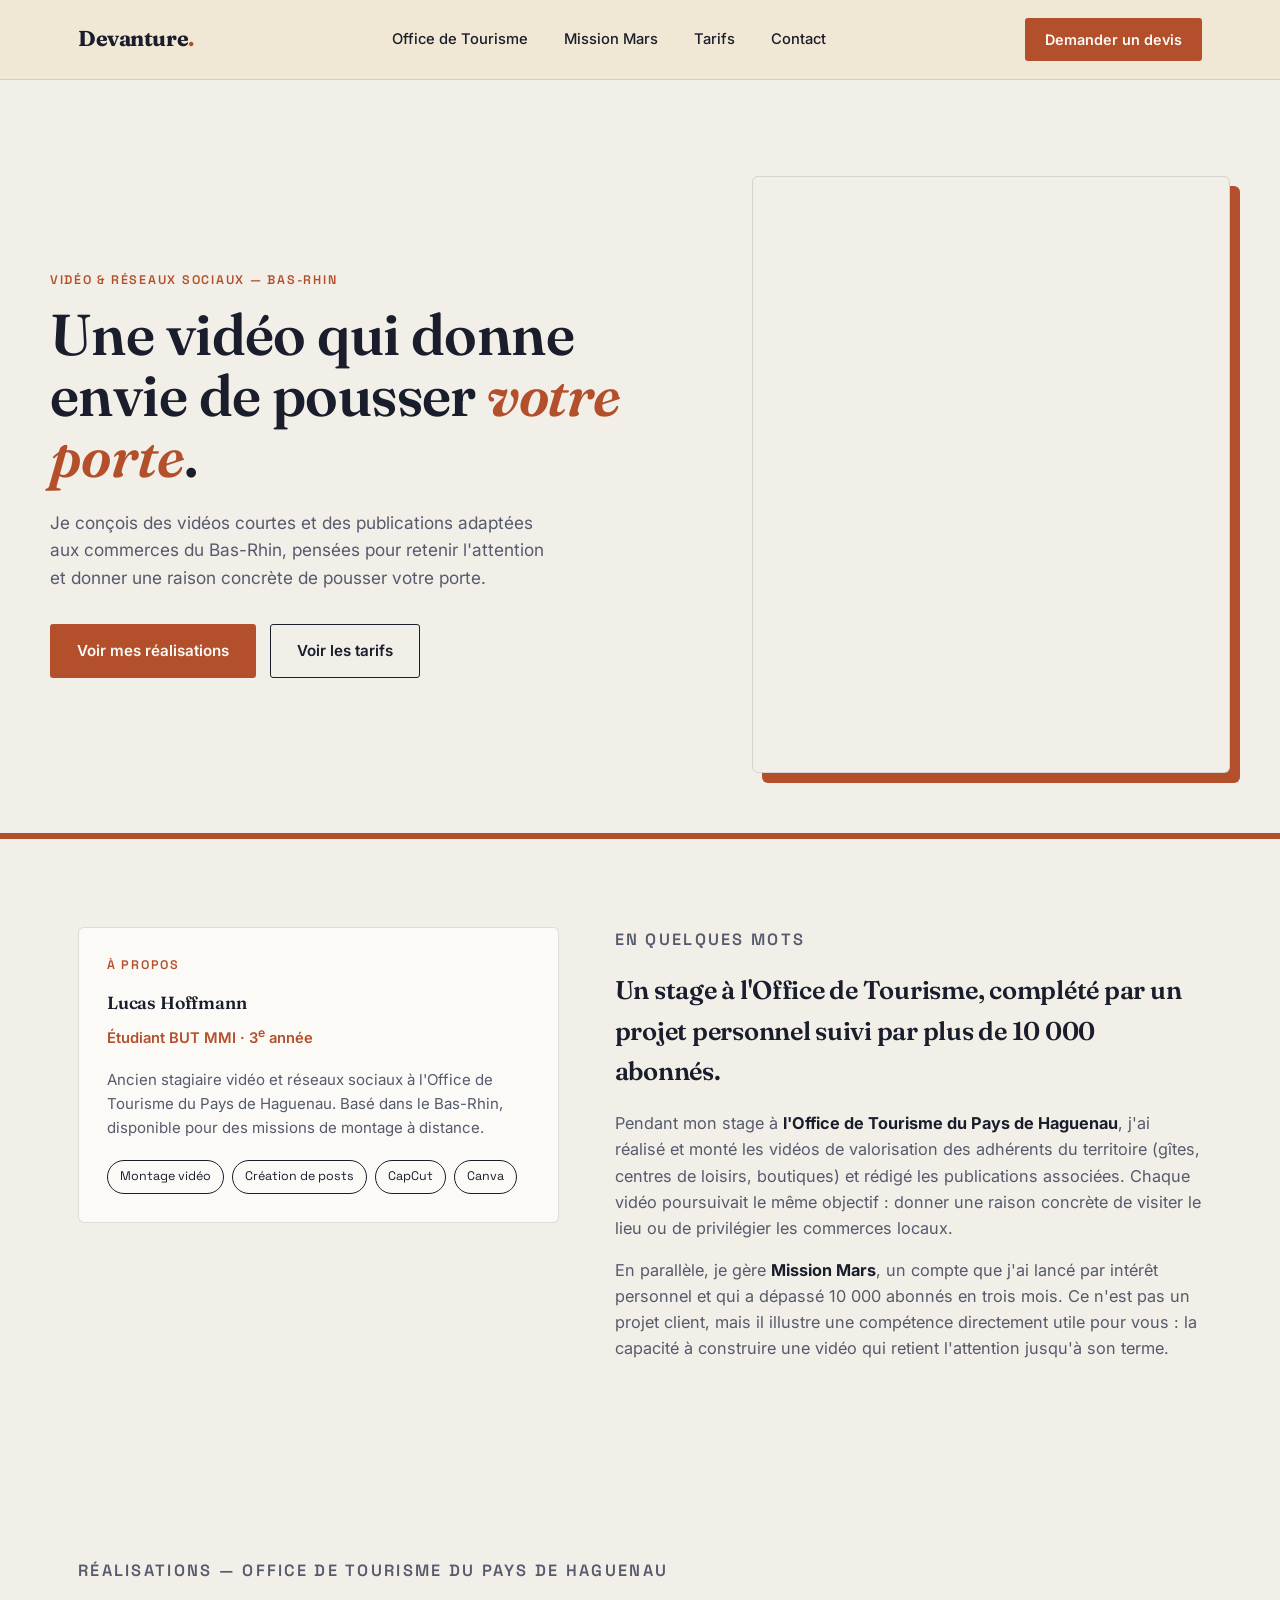
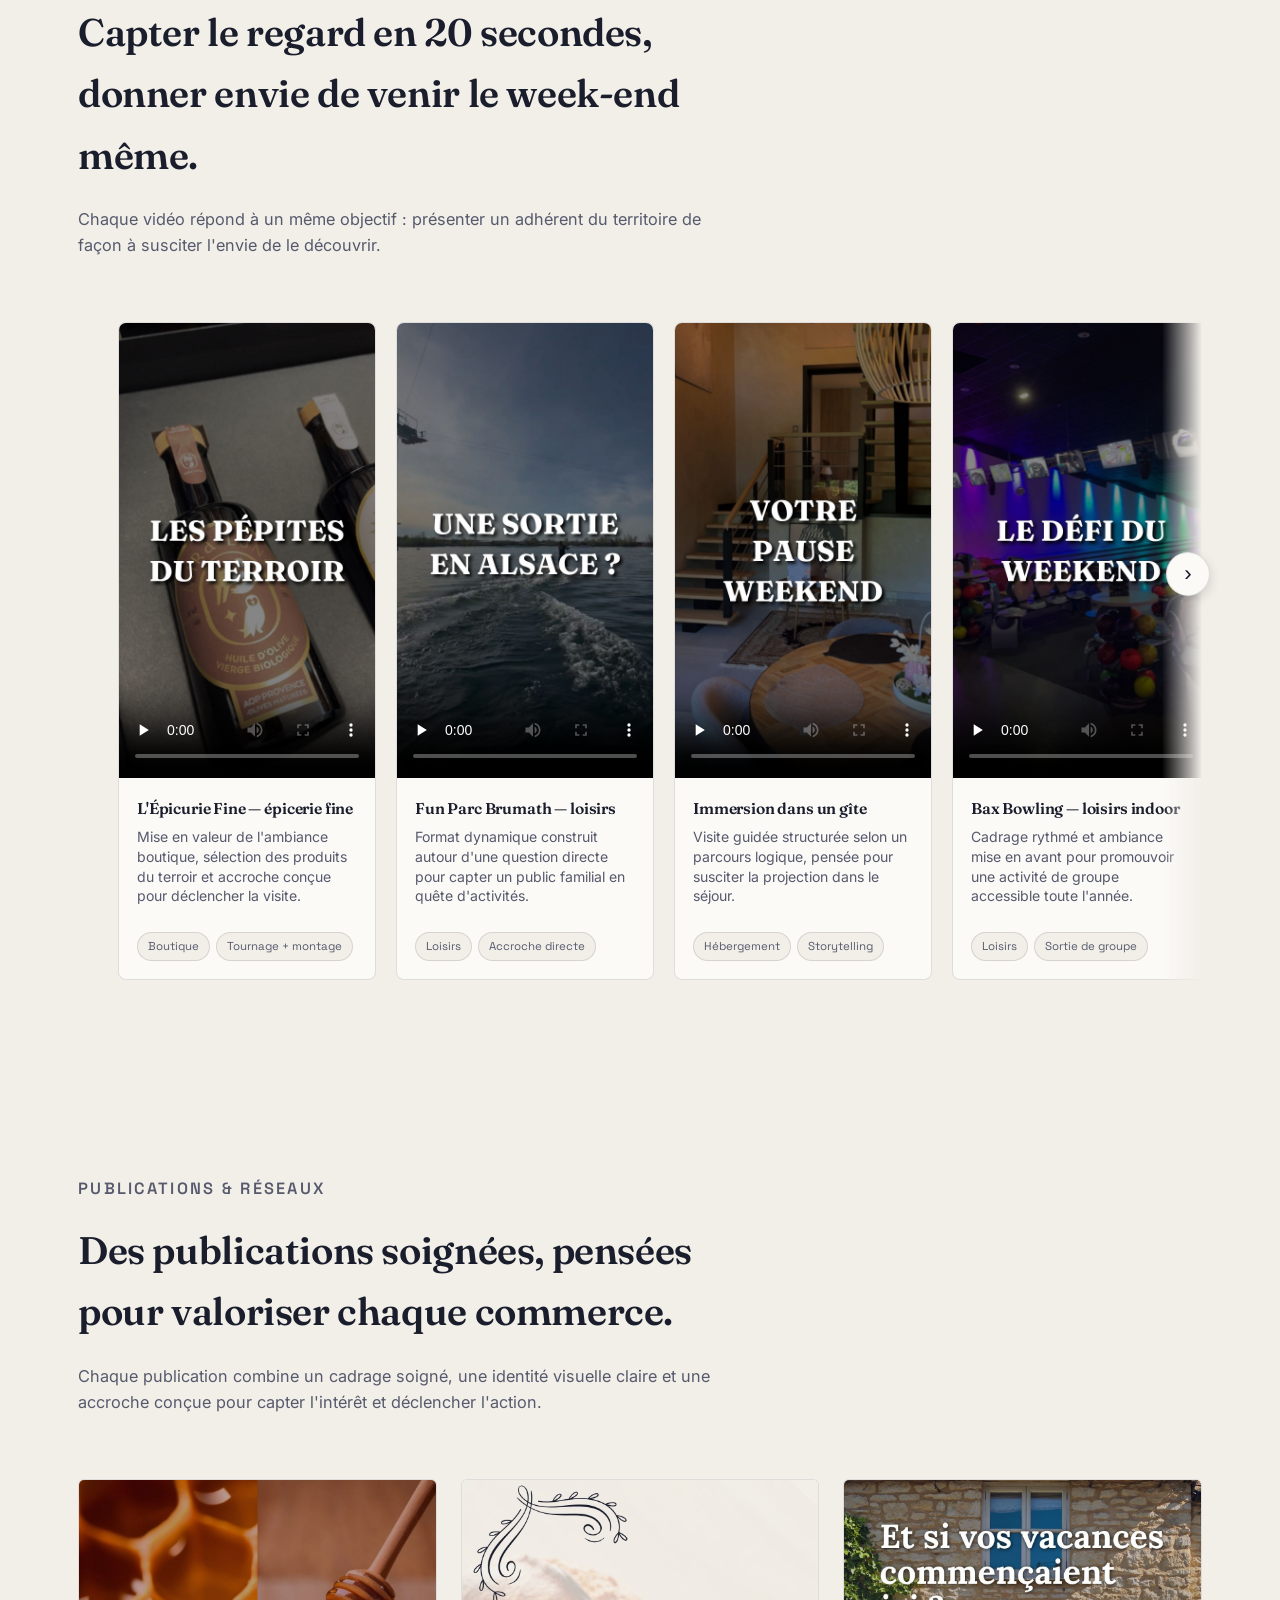
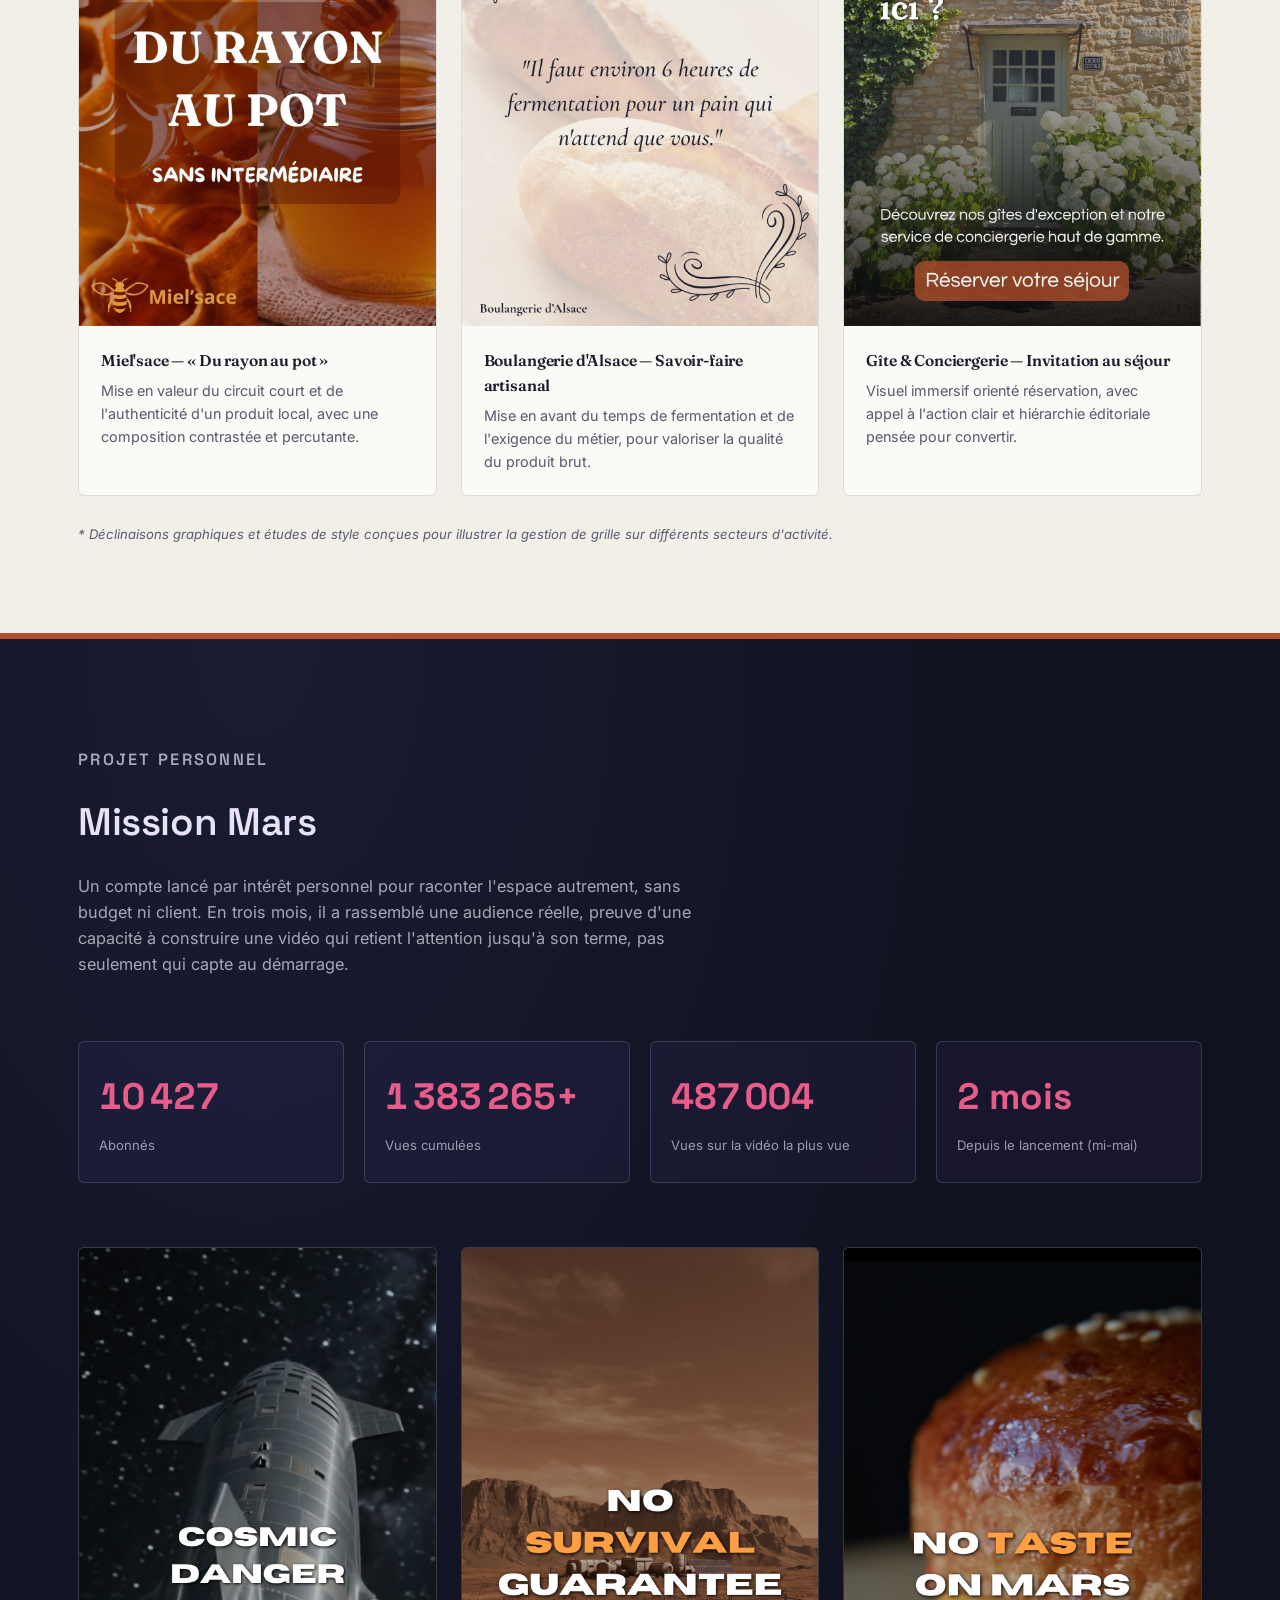
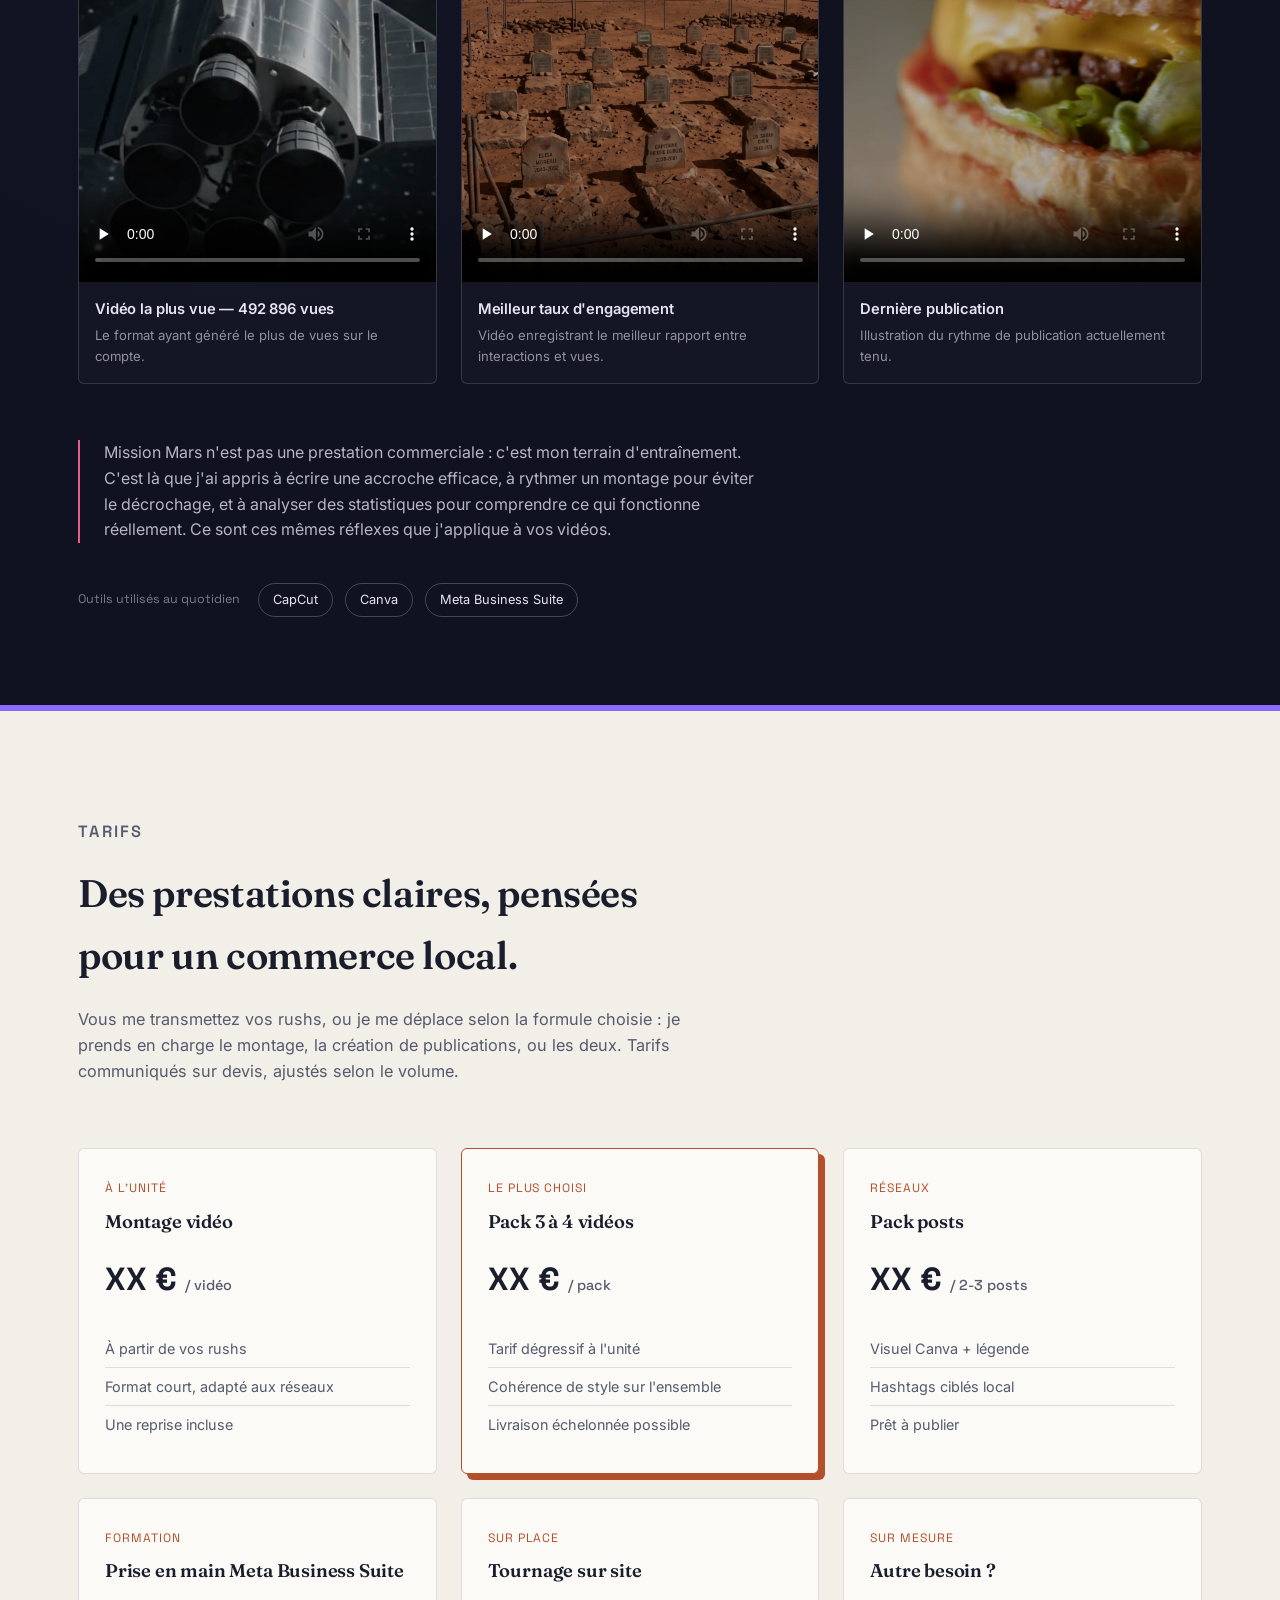
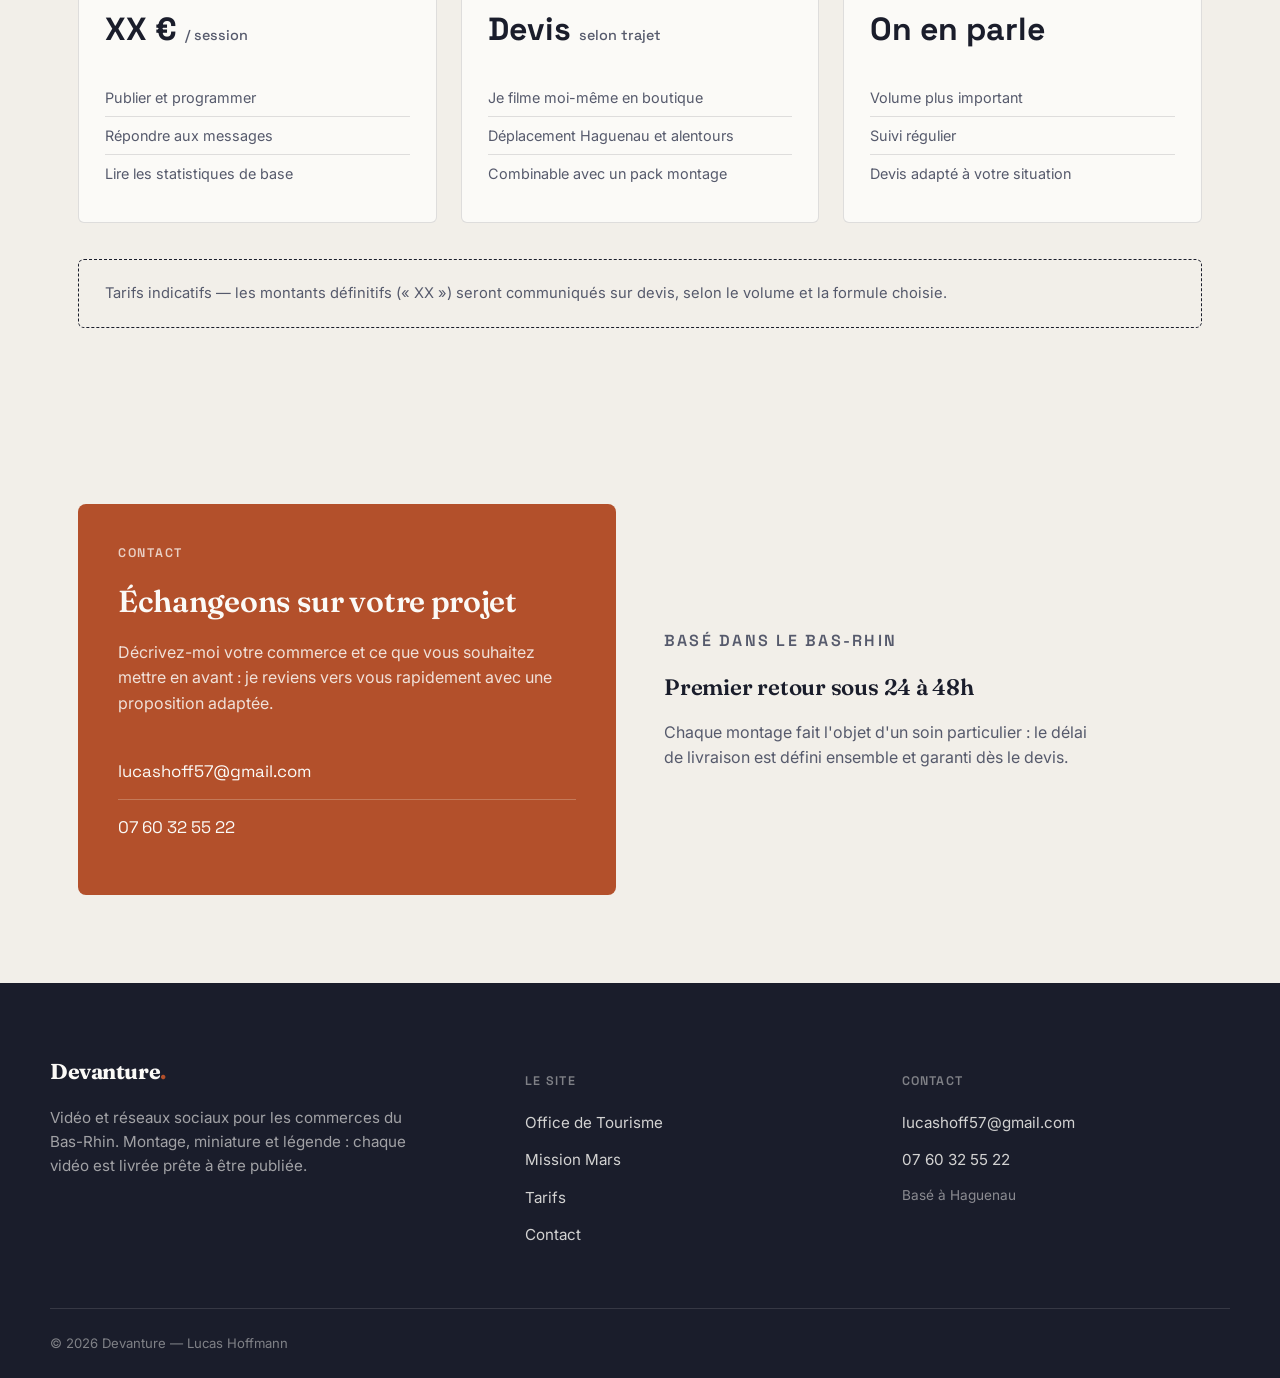
==== commit 4d845781: "Remove footer::after" ====
--- a/index.html
+++ b/index.html
@@ -348,7 +348,6 @@
 
 /* ===================== 10. FOOTER ===================== */
 footer{ background:var(--ink); color:rgba(251,250,247,0.7); position:relative; }
-footer::after{ content:""; position:absolute; top:100%; left:0; right:0; height:100vh; background:var(--ink); pointer-events:none; }
 .footer-top{ padding:72px 0 48px; display:grid; grid-template-columns:1.3fr 1fr 1fr; gap:48px; }
 .footer-brand .logo{ color:var(--paper-soft); }
 .footer-brand .logo span{ color:var(--accent); }
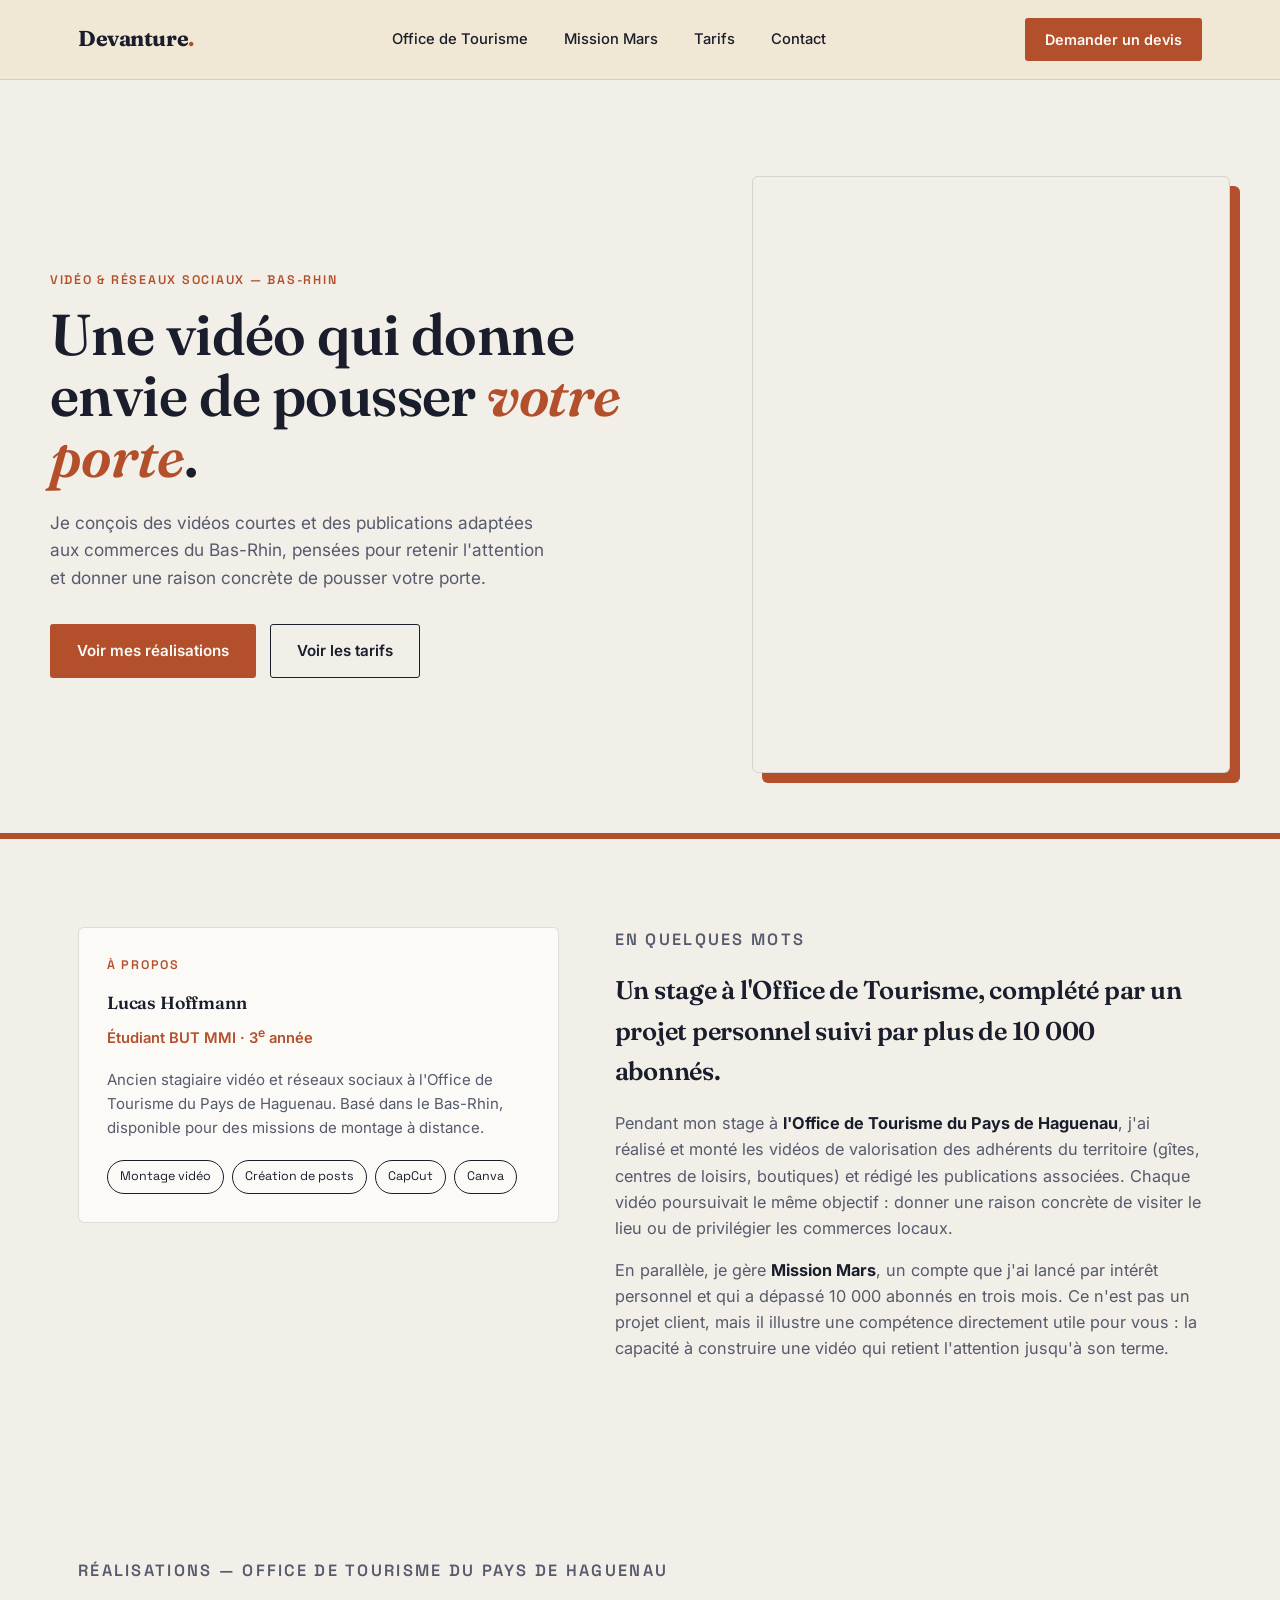
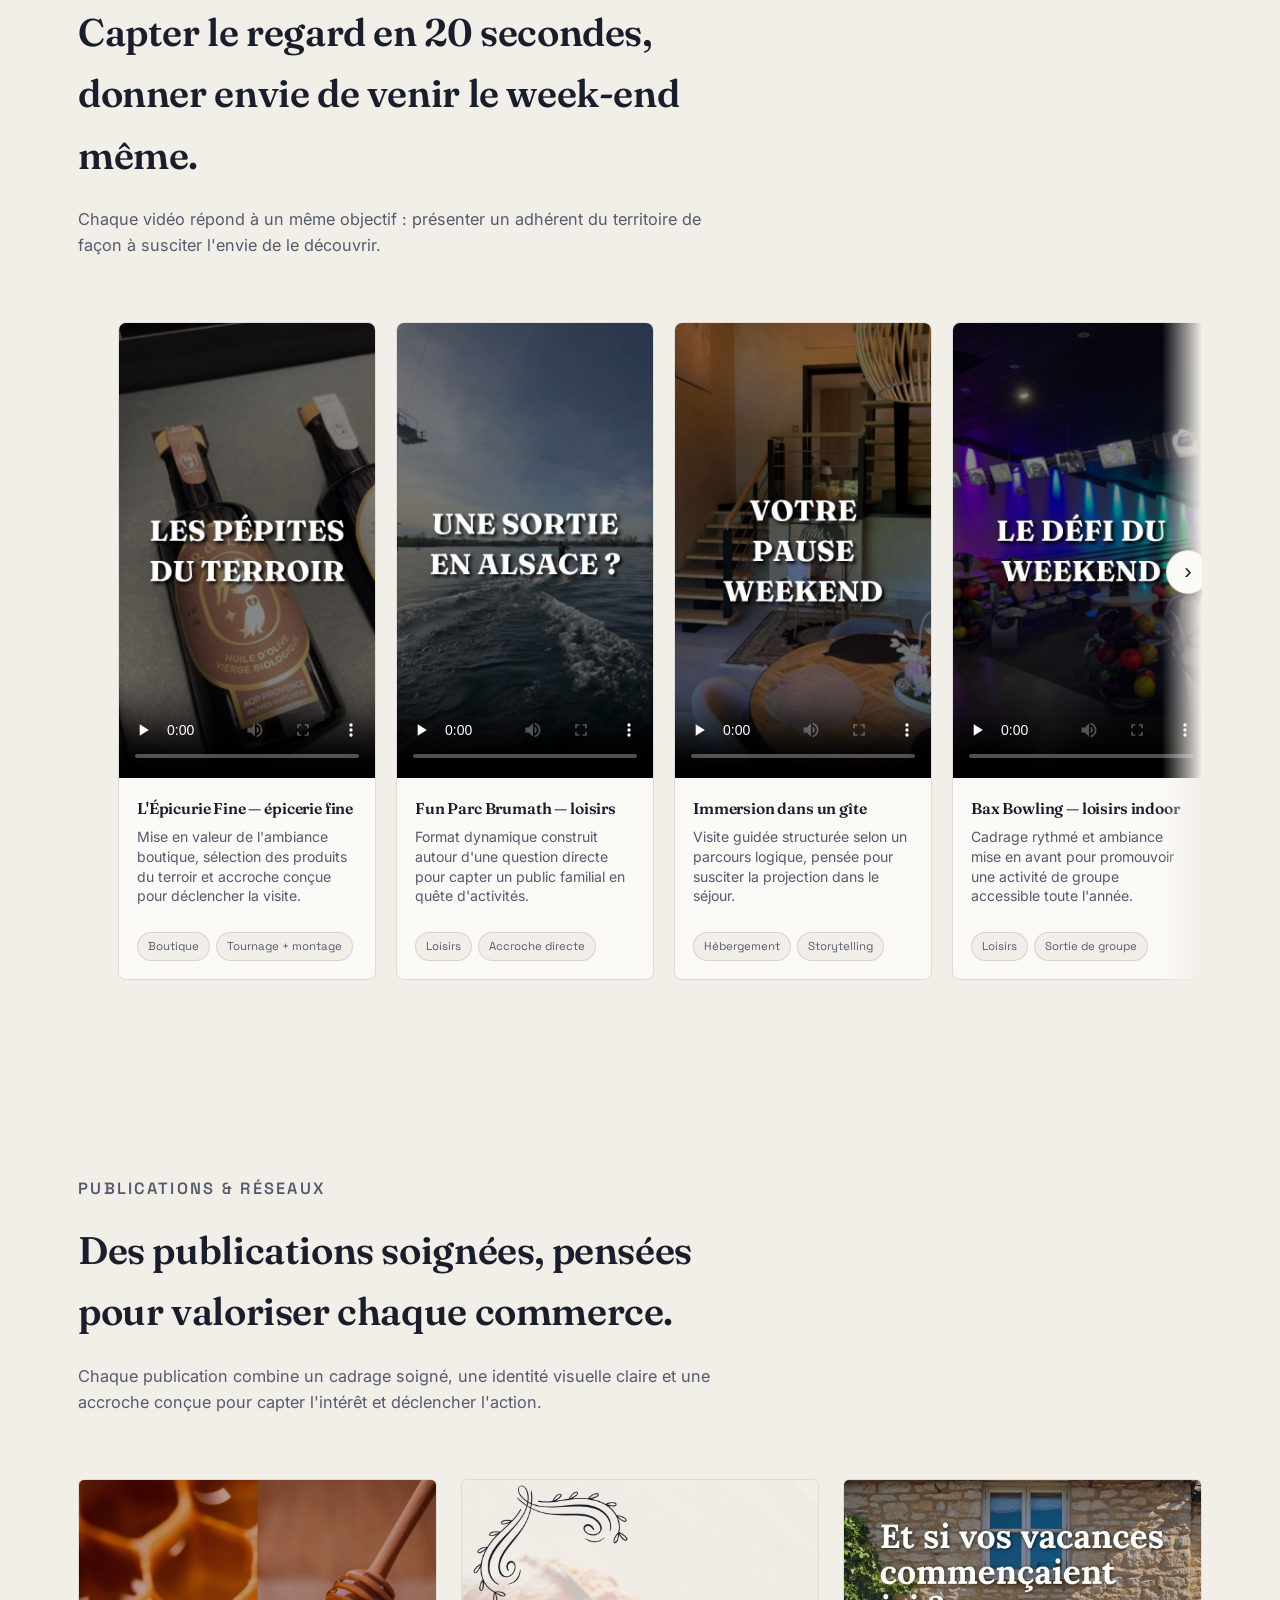
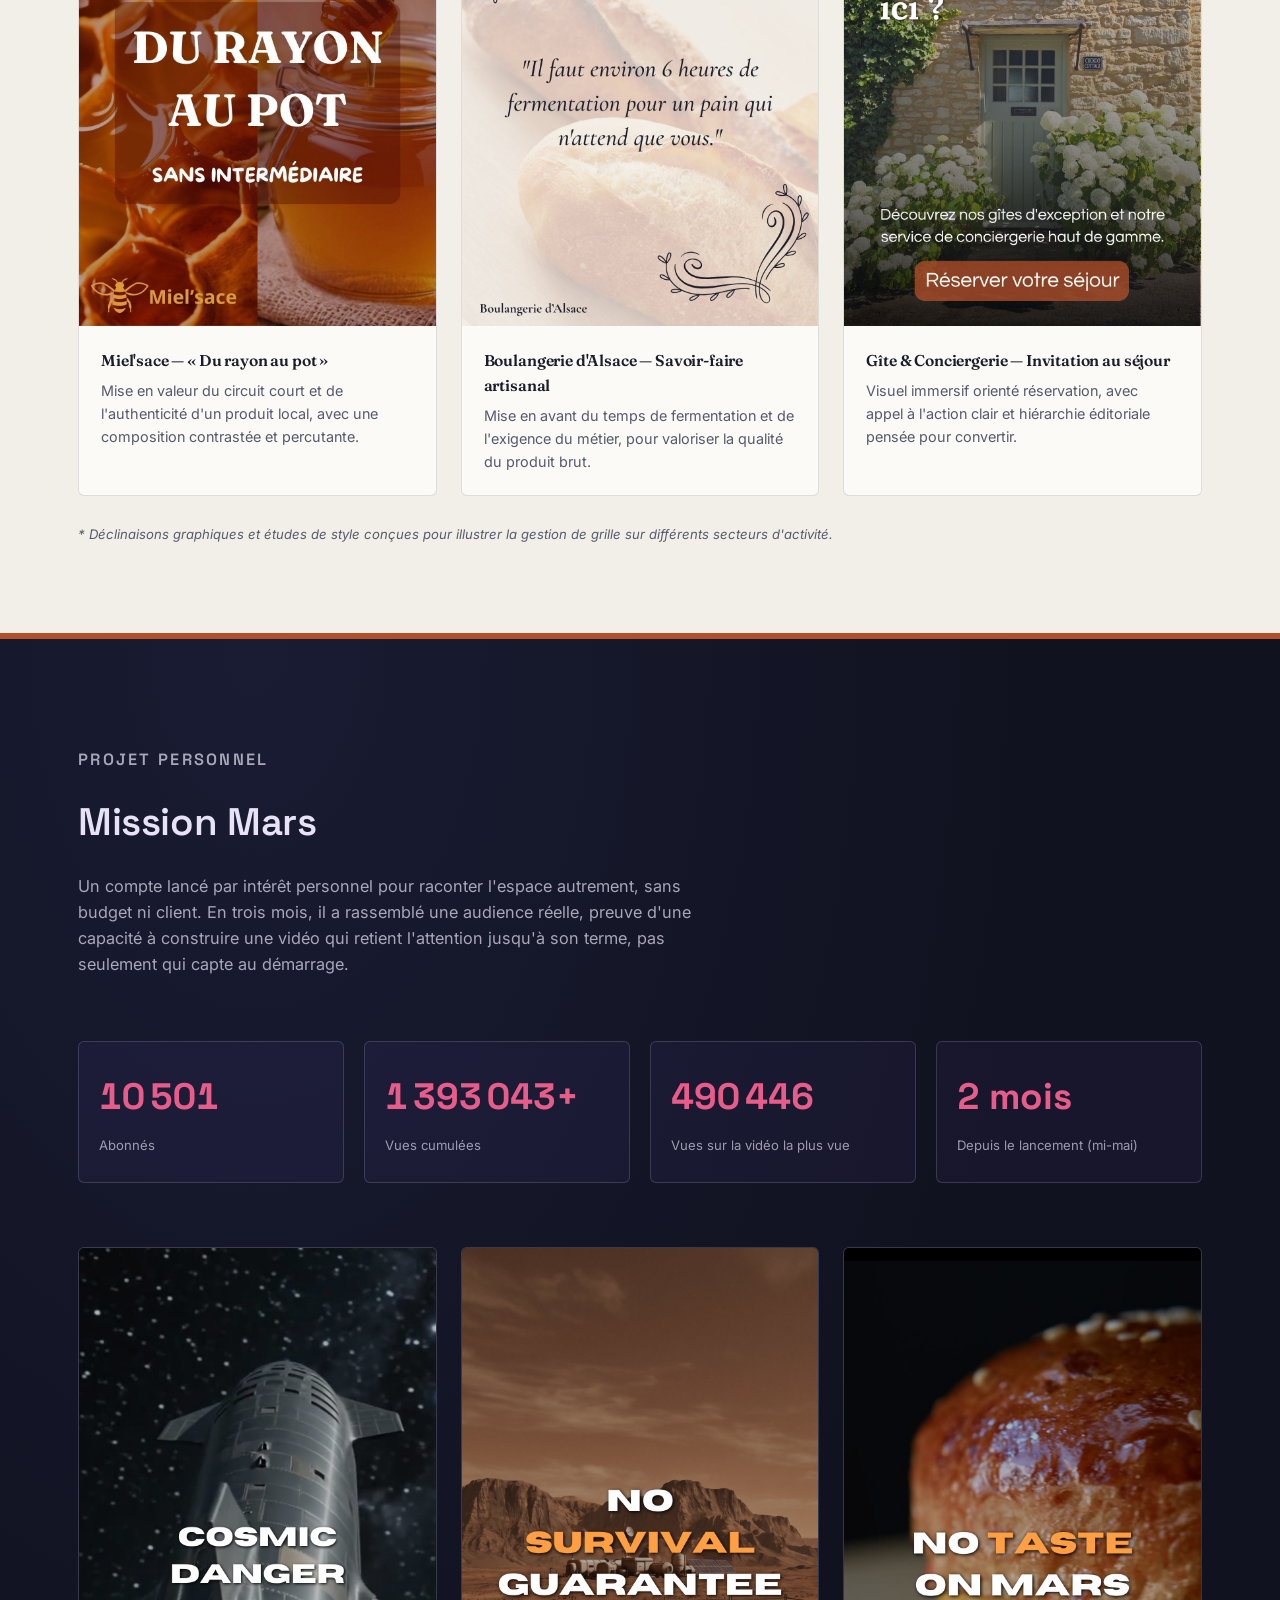
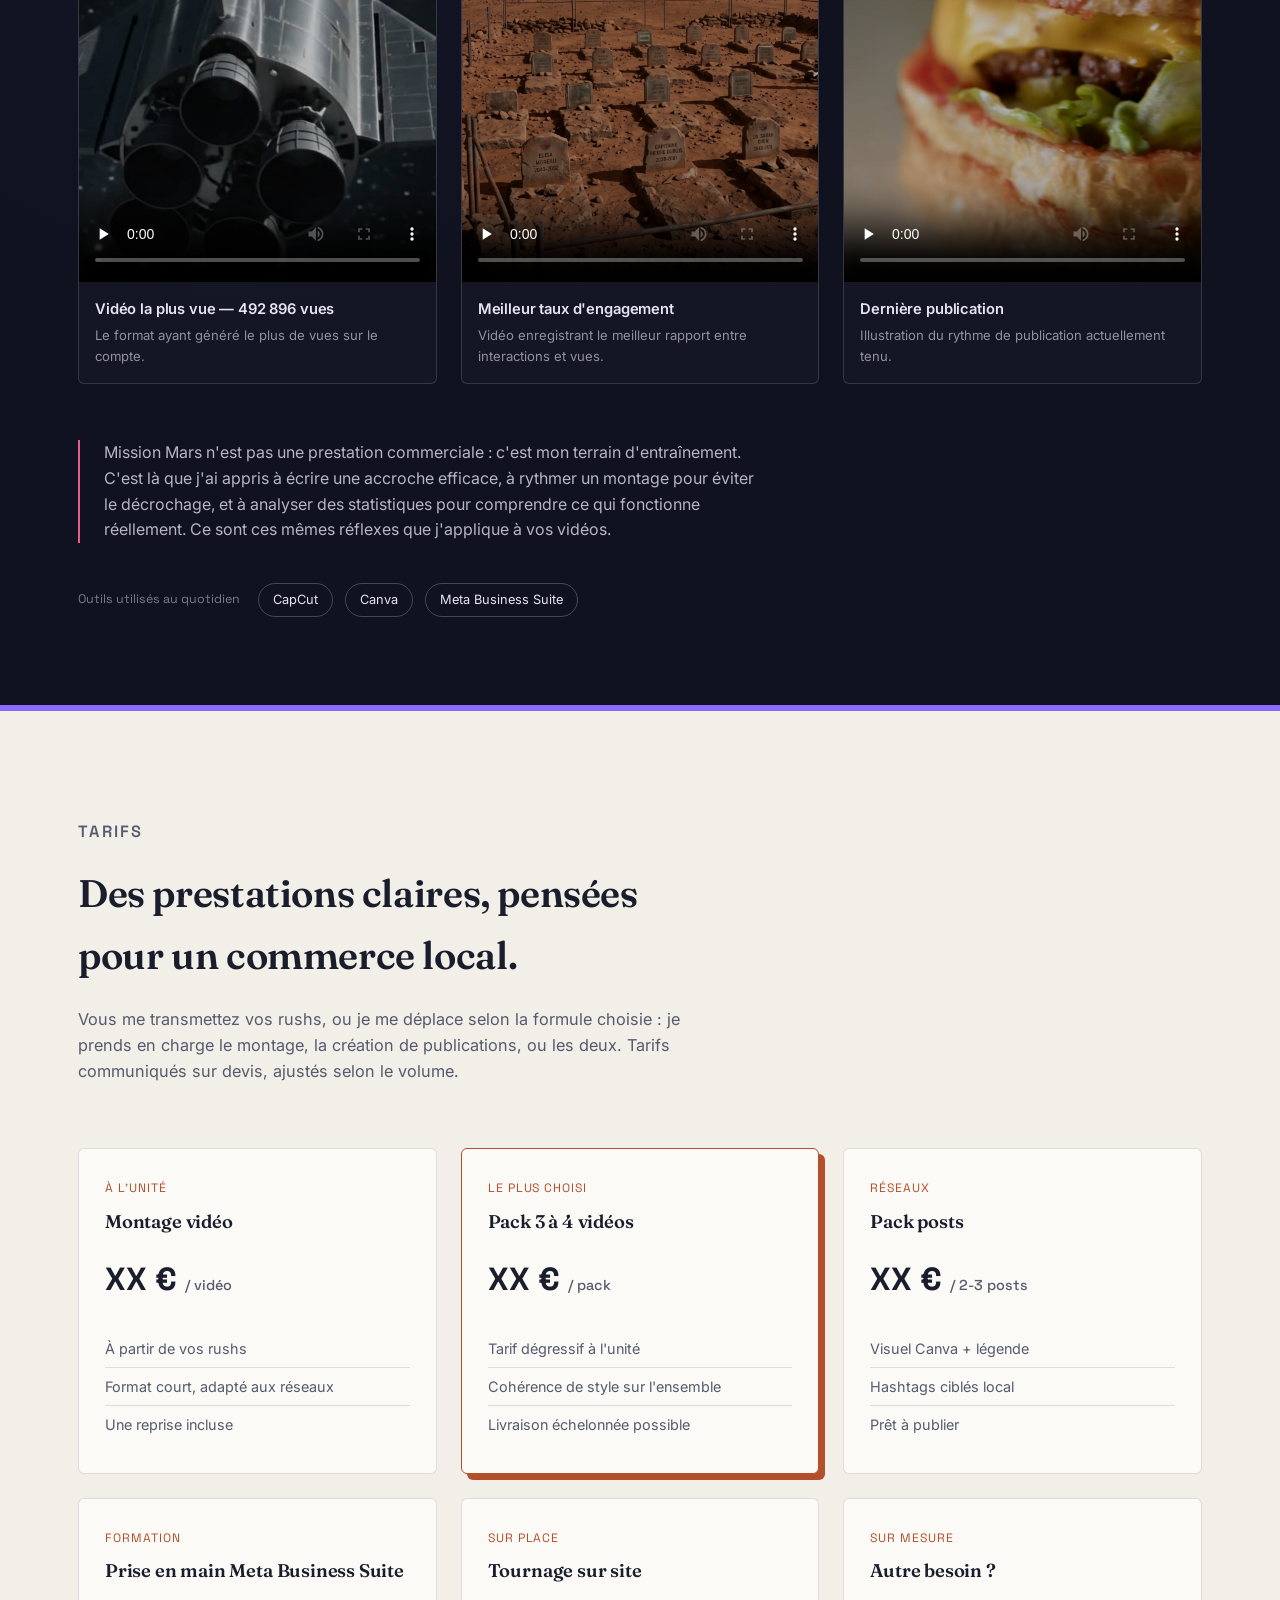
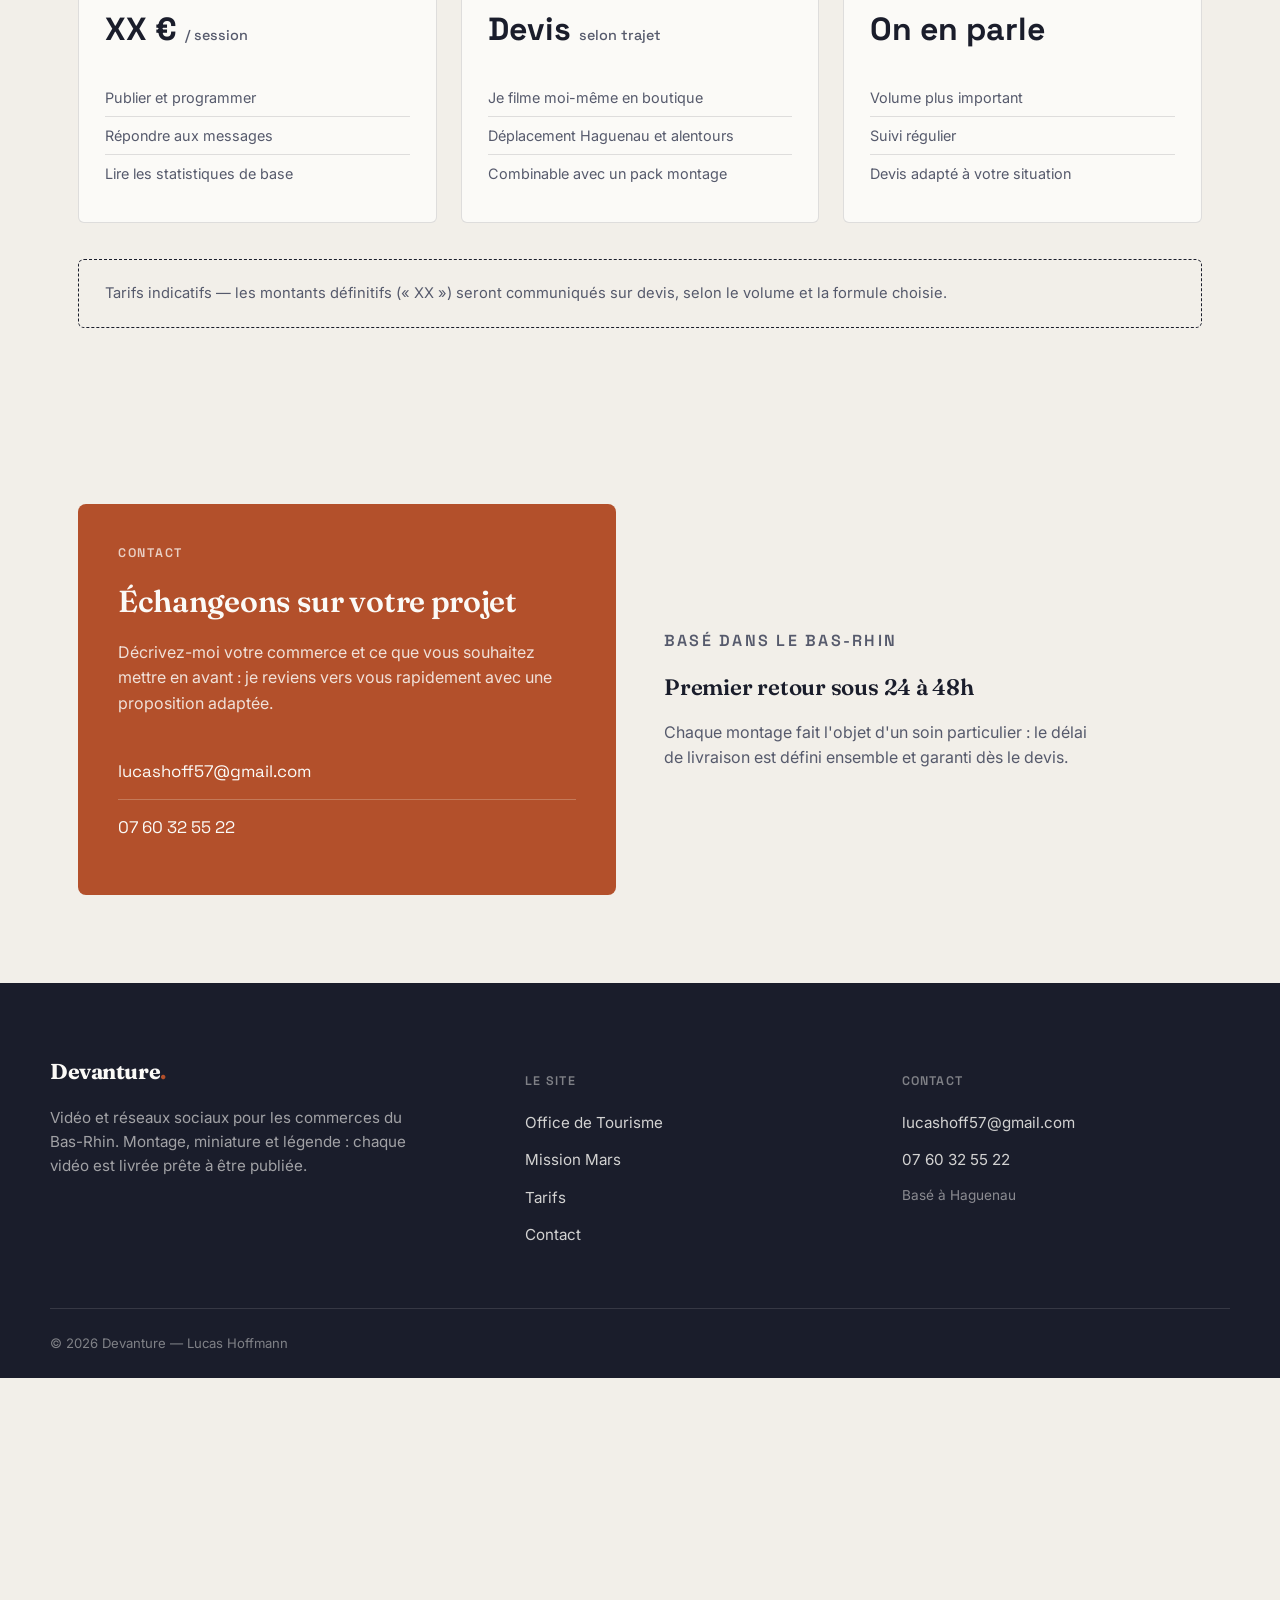
==== commit 03a02e57: "Correction responsive" ====
--- a/index.html
+++ b/index.html
@@ -32,9 +32,13 @@
 }
 
 *,*::before,*::after{ box-sizing:border-box; }
-html{ scroll-behavior:smooth; }
+html{ 
+  scroll-behavior:smooth;
+  overflow-x:hidden;
+  width:100%;
+}
 @media (prefers-reduced-motion: reduce){
-  html{ scroll-behavior:auto; background-color: var(--ink); }
+  html{ scroll-behavior:auto; }
   *{ animation-duration:0.001ms !important; animation-iteration-count:1 !important; transition-duration:0.001ms !important; scroll-behavior:auto !important; }
 }
 
@@ -46,7 +50,9 @@
   font-size:16px;
   line-height:1.6;
   -webkit-font-smoothing:antialiased;
-  overscroll-behavior-y: none;
+  overflow-x:hidden;
+  width:100%;
+  position:relative;
 }
 
 img,video{ max-width:100%; display:block; }
@@ -70,7 +76,6 @@
 p{ margin:0 0 1em; }
 p:last-child{ margin-bottom:0; }
 
-/* Boutons génériques */
 .btn{
   display:inline-block;
   padding:14px 26px;
@@ -87,11 +92,9 @@
 .btn-ghost{ background:transparent; border-color:var(--ink); color:var(--ink); }
 .btn-ghost:hover{ background:var(--ink); color:var(--paper); }
 
-/* Reveal au scroll */
 .reveal{ opacity:0; transform:translateY(18px); transition:opacity 0.6s ease, transform 0.6s ease; }
 .reveal.in{ opacity:1; transform:none; }
 
-/* Séparateurs de section */
 .awning{ height:6px; width:100%; }
 .awning--to-paper, .awning--to-navy{ background:var(--accent); }
 .awning--to-paper2{ background:var(--violet); }
@@ -192,7 +195,7 @@
 .about-text strong{ color:var(--ink); }
 
 /* ===================== 5. CARROUSEL OFFICE DE TOURISME ===================== */
-.carousel-container{ position:relative; max-width:100%; margin:0 auto; }
+.carousel-container{ position:relative; max-width:100%; margin:0 auto; overflow:hidden; }
 .carousel-viewport{
   position:relative;
   width:100%;
@@ -287,6 +290,7 @@
 .dark{
   background:radial-gradient(ellipse at 20% 0%, var(--navy-soft) 0%, var(--navy) 55%);
   color:var(--star);
+  overflow:hidden;
 }
 .dark .section-head p{ color:rgba(231,226,245,0.7); }
 .dark h2, .dark h3{ font-family:var(--mono-display); font-weight:600; }
@@ -348,6 +352,16 @@
 
 /* ===================== 10. FOOTER ===================== */
 footer{ background:var(--ink); color:rgba(251,250,247,0.7); position:relative; }
+footer::after{
+  content:"";
+  position:absolute;
+  top:100%;
+  left:0;
+  right:0;
+  height:100vh;
+  background:var(--ink);
+  pointer-events:none;
+}
 .footer-top{ padding:72px 0 48px; display:grid; grid-template-columns:1.3fr 1fr 1fr; gap:48px; }
 .footer-brand .logo{ color:var(--paper-soft); }
 .footer-brand .logo span{ color:var(--accent); }
@@ -402,36 +416,50 @@
   .burger{ display:flex; }
 }
 
-/* Regroupe les sections qui basculent en 1 colonne à 760px */
-@media (max-width: 760px){
-  .about{ grid-template-columns:1fr; }
-  .mars-grid{ grid-template-columns:1fr 1fr; }
-  .contact{ grid-template-columns:1fr; }
-  .post-row{ grid-template-columns:1fr; }
-  .post-card{ transform:none; }
-}
-
-@media (max-width: 600px){
-  .price-grid{ grid-template-columns:1fr; }
-}
-
-@media (max-width: 520px){
-  .mars-grid{ grid-template-columns:1fr; }
-}
-
 @media (max-width: 768px){
   .wrap{ padding-left:16px; padding-right:16px; }
   section{ padding:48px 0; }
+  
   .hero{ padding:40px 16px 24px; grid-template-columns:1fr; gap:28px; }
   .hero-media{ max-width:320px; margin:0 auto; width:100%; box-shadow:6px 6px 0 var(--accent); }
   .section-head{ margin-bottom:28px; }
 
-  .carousel-viewport{ padding:0; margin:0; -webkit-mask-image:none !important; mask-image:none !important; }
-  .carousel-track{ gap:14px; padding:0 16px; scroll-padding-left:16px; }
+  .about{ grid-template-columns:1fr; gap:32px; }
+
+  /* Carrousel ajusté pour mobile */
+  .carousel-viewport{ 
+    padding:0; 
+    margin:0; 
+    -webkit-mask-image:none !important; 
+    mask-image:none !important; 
+  }
+  .carousel-track{ 
+    gap:14px; 
+    padding:0 16px; 
+    scroll-padding-left:16px; 
+  }
   .video-card{ width:80vw; }
   .video-card:hover, .video-card:focus-within{ transform:none; box-shadow:none; border-color:var(--line); }
   .carousel-arrow{ display:none; }
+
+  .post-row{ grid-template-columns:1fr; }
+  .post-card{ transform:none; }
+
+  /* Grille des stats sur mobile (2 colonnes pour éviter le débordement) */
+  .stat-grid{ grid-template-columns:1fr 1fr; gap:12px; margin:32px 0 36px; }
+  .stat{ padding:18px 14px; }
+  .stat .num{ font-size:1.7rem; }
+
+  .mars-grid{ grid-template-columns:1fr; gap:18px; margin-bottom:32px; }
+
+  .contact{ grid-template-columns:1fr; gap:28px; }
+  .contact-card{ padding:26px 20px; }
+
   .footer-top{ grid-template-columns:1fr; gap:36px; }
+}
+
+@media (max-width: 600px){
+  .price-grid{ grid-template-columns:1fr; }
 }
 </style>
 </head>
@@ -508,7 +536,7 @@
     <button class="carousel-arrow next" id="arrowNext" aria-label="Suivant">›</button>
 
     <div class="carousel-viewport" id="carouselViewport">
-      <div class="carousel-track" id="carouselTrack"><!-- généré en JS, voir tourismeVideos --></div>
+      <div class="carousel-track" id="carouselTrack"></div>
     </div>
   </div>
 </section>
@@ -521,7 +549,7 @@
     <p>Chaque publication combine un cadrage soigné, une identité visuelle claire et une accroche conçue pour capter l'intérêt et déclencher l'action.</p>
   </div>
 
-  <div class="post-row" id="postRow"><!-- généré en JS, voir posts --></div>
+  <div class="post-row" id="postRow"></div>
 
   <p class="post-disclaimer reveal">* Déclinaisons graphiques et études de style conçues pour illustrer la gestion de grille sur différents secteurs d'activité.</p>
 </section>
@@ -544,7 +572,7 @@
       <div class="stat reveal"><div class="num" data-target="3" data-suffix=" mois">0</div><div class="label">Depuis le lancement (mi-mai)</div></div>
     </div>
 
-    <div class="mars-grid" id="marsGrid"><!-- généré en JS, voir marsVideos --></div>
+    <div class="mars-grid" id="marsGrid"></div>
 
     <p class="mars-note reveal">Mission Mars n'est pas une prestation commerciale : c'est mon terrain d'entraînement. C'est là que j'ai appris à écrire une accroche efficace, à rythmer un montage pour éviter le décrochage, et à analyser des statistiques pour comprendre ce qui fonctionne réellement. Ce sont ces mêmes réflexes que j'applique à vos vidéos.</p>
 
@@ -689,7 +717,6 @@
 (function(){
   "use strict";
 
-  /* ---------- Données des cartes (source unique, plus de HTML dupliqué) ---------- */
   const tourismeVideos = [
     {
       title: "L'Épicurie Fine — épicerie fine",
@@ -763,7 +790,6 @@
     }
   ];
 
-  /* ---------- Templates ---------- */
   const renderVideoCard = (v) => `
     <article class="video-card">
       <div class="video-frame">
@@ -809,7 +835,6 @@
     if (postRow) postRow.innerHTML = posts.map(renderPostCard).join("");
   }
 
-  /* ---------- Hero autoplay (fix Safari/Chrome mobile) ---------- */
   function initHeroVideo(){
     const heroVid = document.querySelector(".hero-media video");
     if (!heroVid) return;
@@ -819,7 +844,6 @@
     window.addEventListener("touchstart", start, { once: true });
   }
 
-  /* ---------- Menu burger ---------- */
   function initBurgerMenu(){
     const burger = document.getElementById("burgerBtn");
     const navLinks = document.getElementById("navLinks");
@@ -836,7 +860,6 @@
     });
   }
 
-  /* ---------- Reveal au scroll ---------- */
   function initRevealOnScroll(prefersReduced){
     const revealEls = document.querySelectorAll(".reveal");
     if (prefersReduced){
@@ -854,7 +877,6 @@
     revealEls.forEach(el => observer.observe(el));
   }
 
-  /* ---------- Compteurs animés ---------- */
   const formatNumber = (n) => n.toLocaleString("fr-FR");
 
   function animateCount(el, prefersReduced){
@@ -889,7 +911,6 @@
     statNums.forEach(el => observer.observe(el));
   }
 
-  /* ---------- Carrousel Office de Tourisme ---------- */
   function initCarousel(prefersReduced){
     const container = document.getElementById("carouselContainer");
     const track = document.getElementById("carouselTrack");
@@ -919,7 +940,6 @@
     updateArrowState();
   }
 
-  /* ---------- Init ---------- */
   const prefersReduced = window.matchMedia("(prefers-reduced-motion: reduce)").matches;
 
   mountCards();
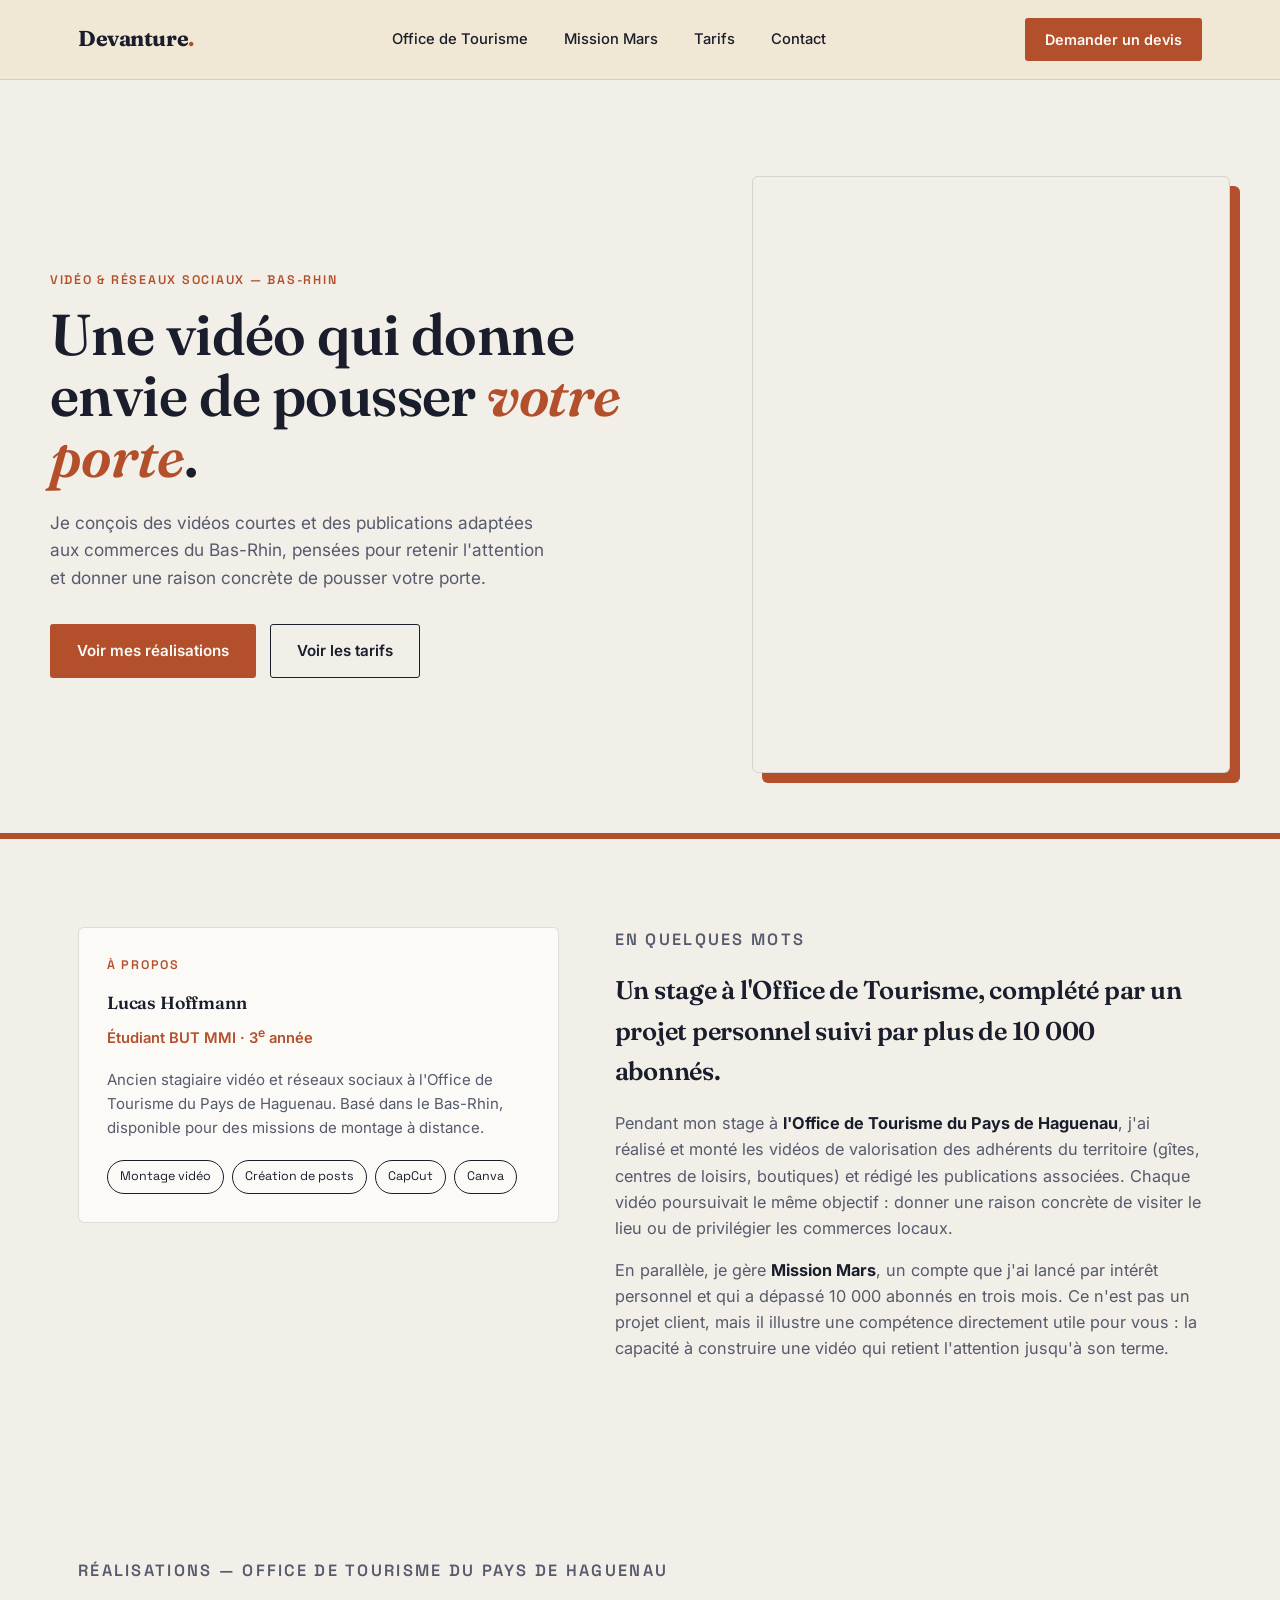
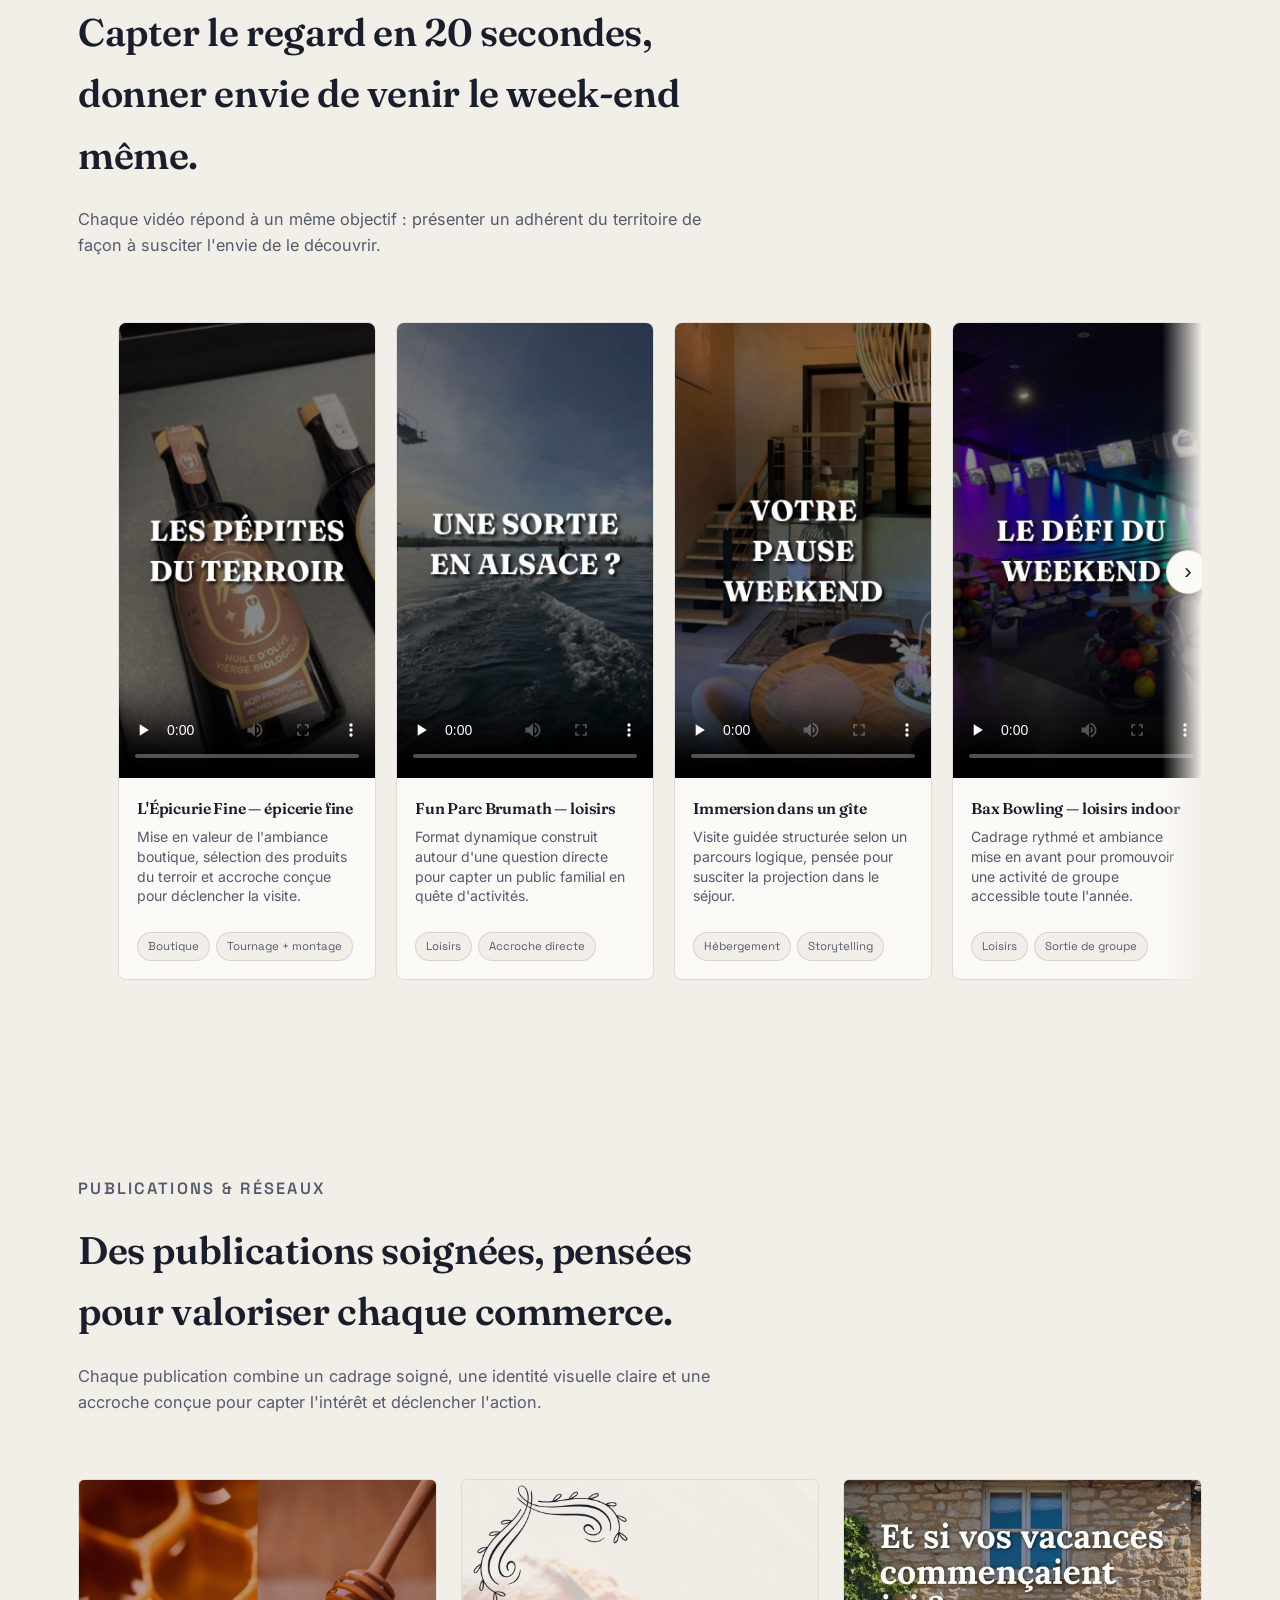
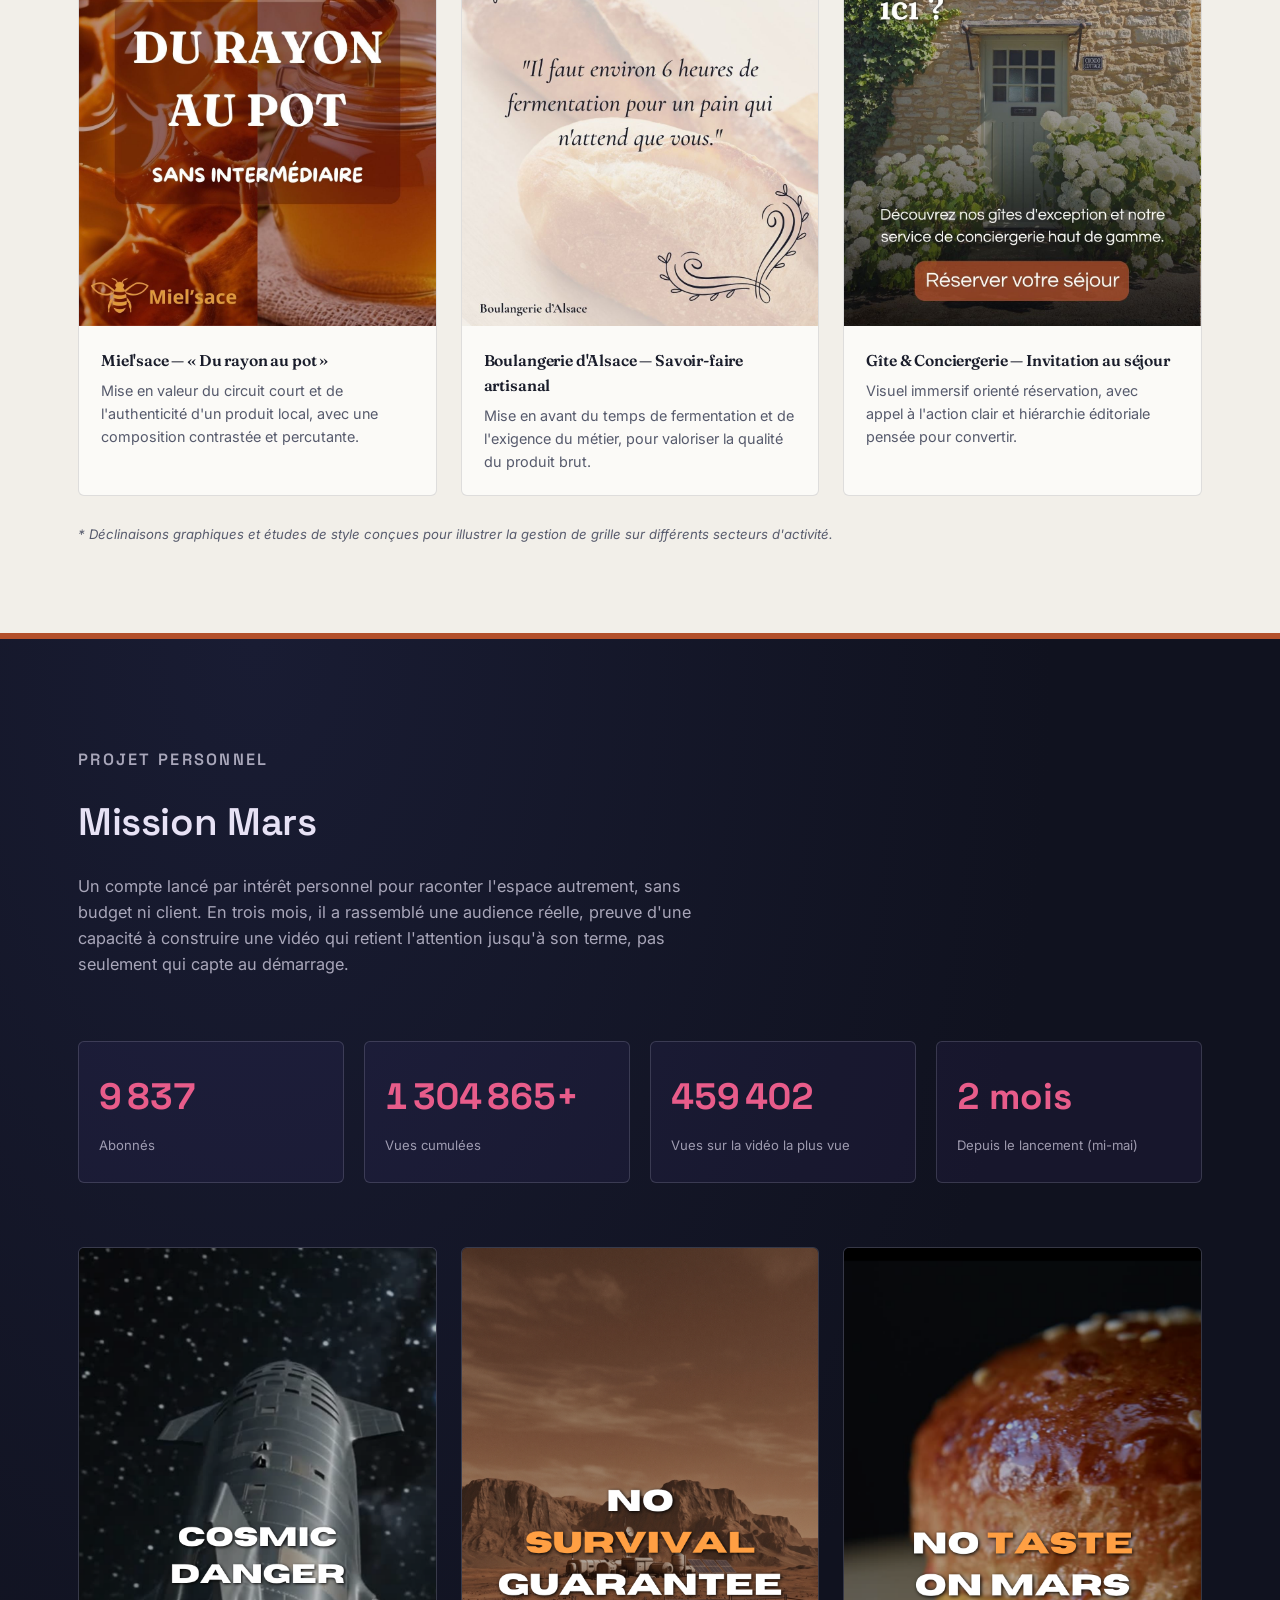
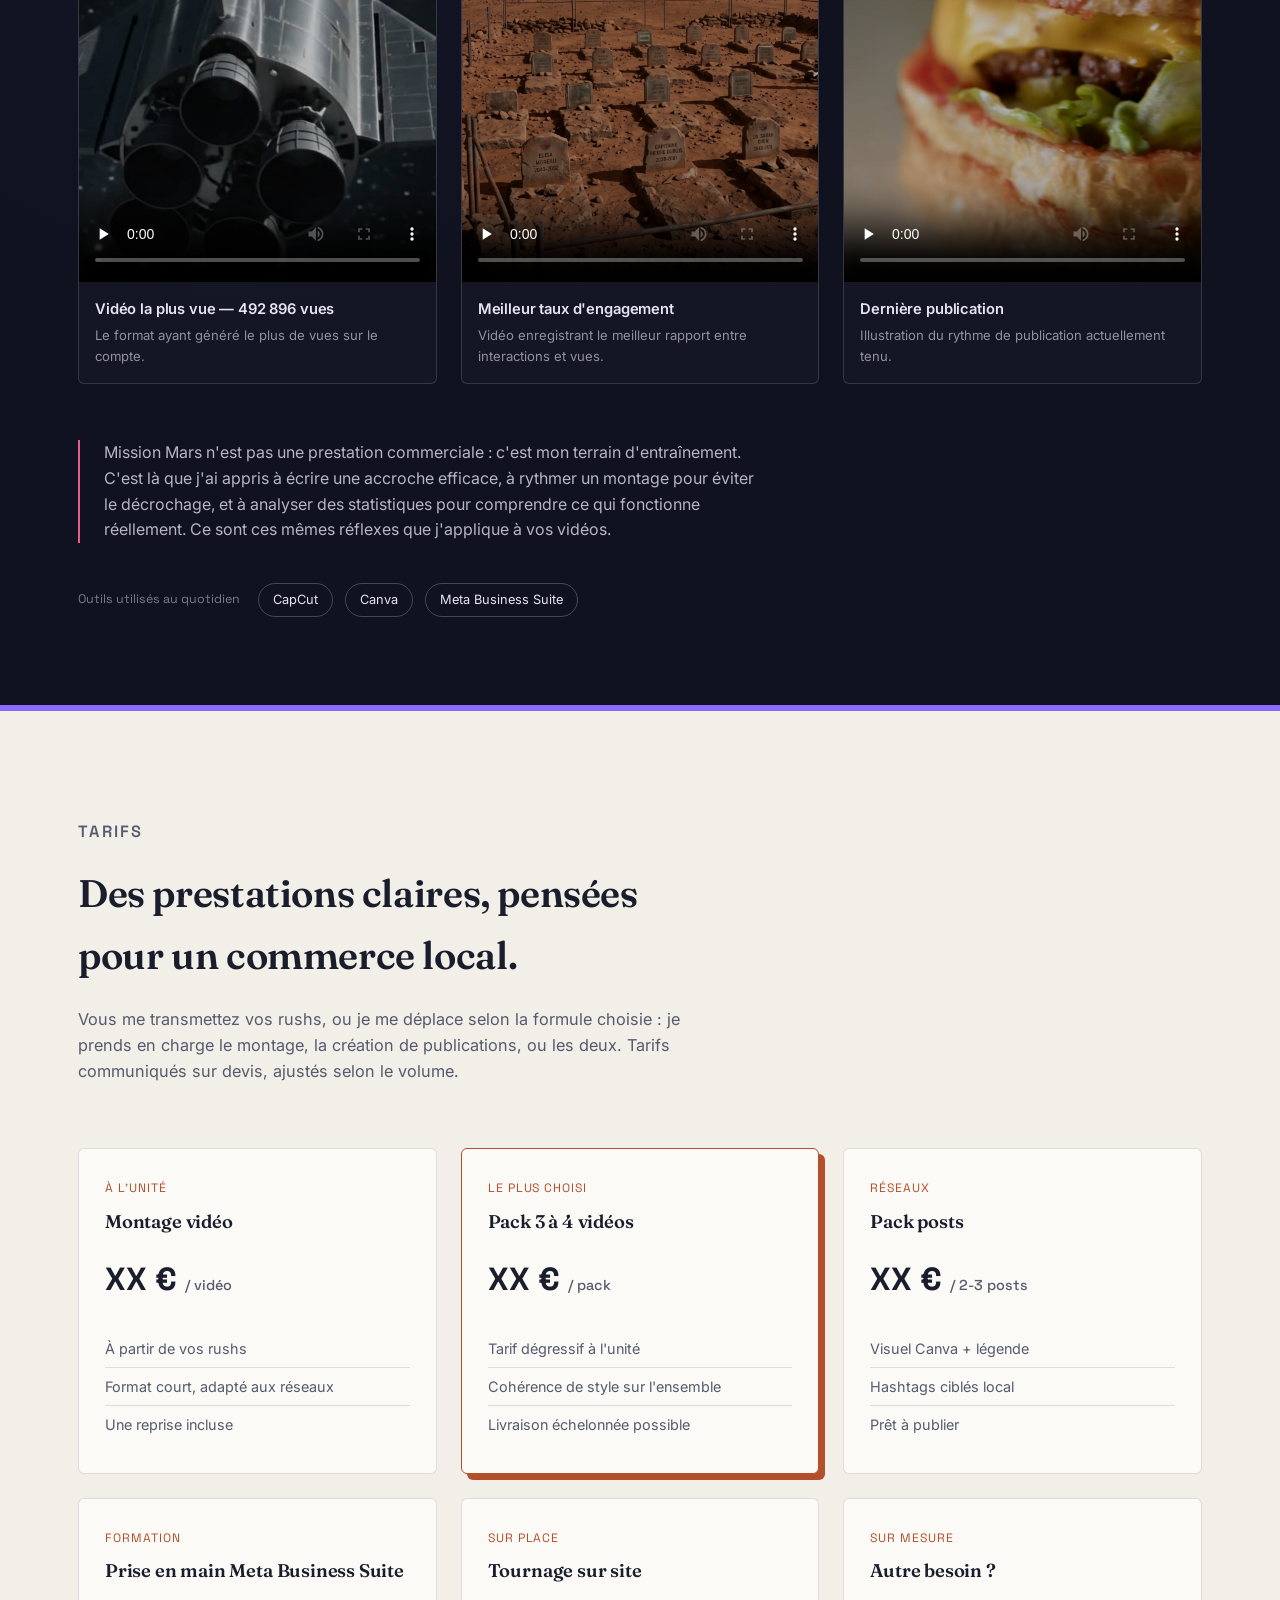
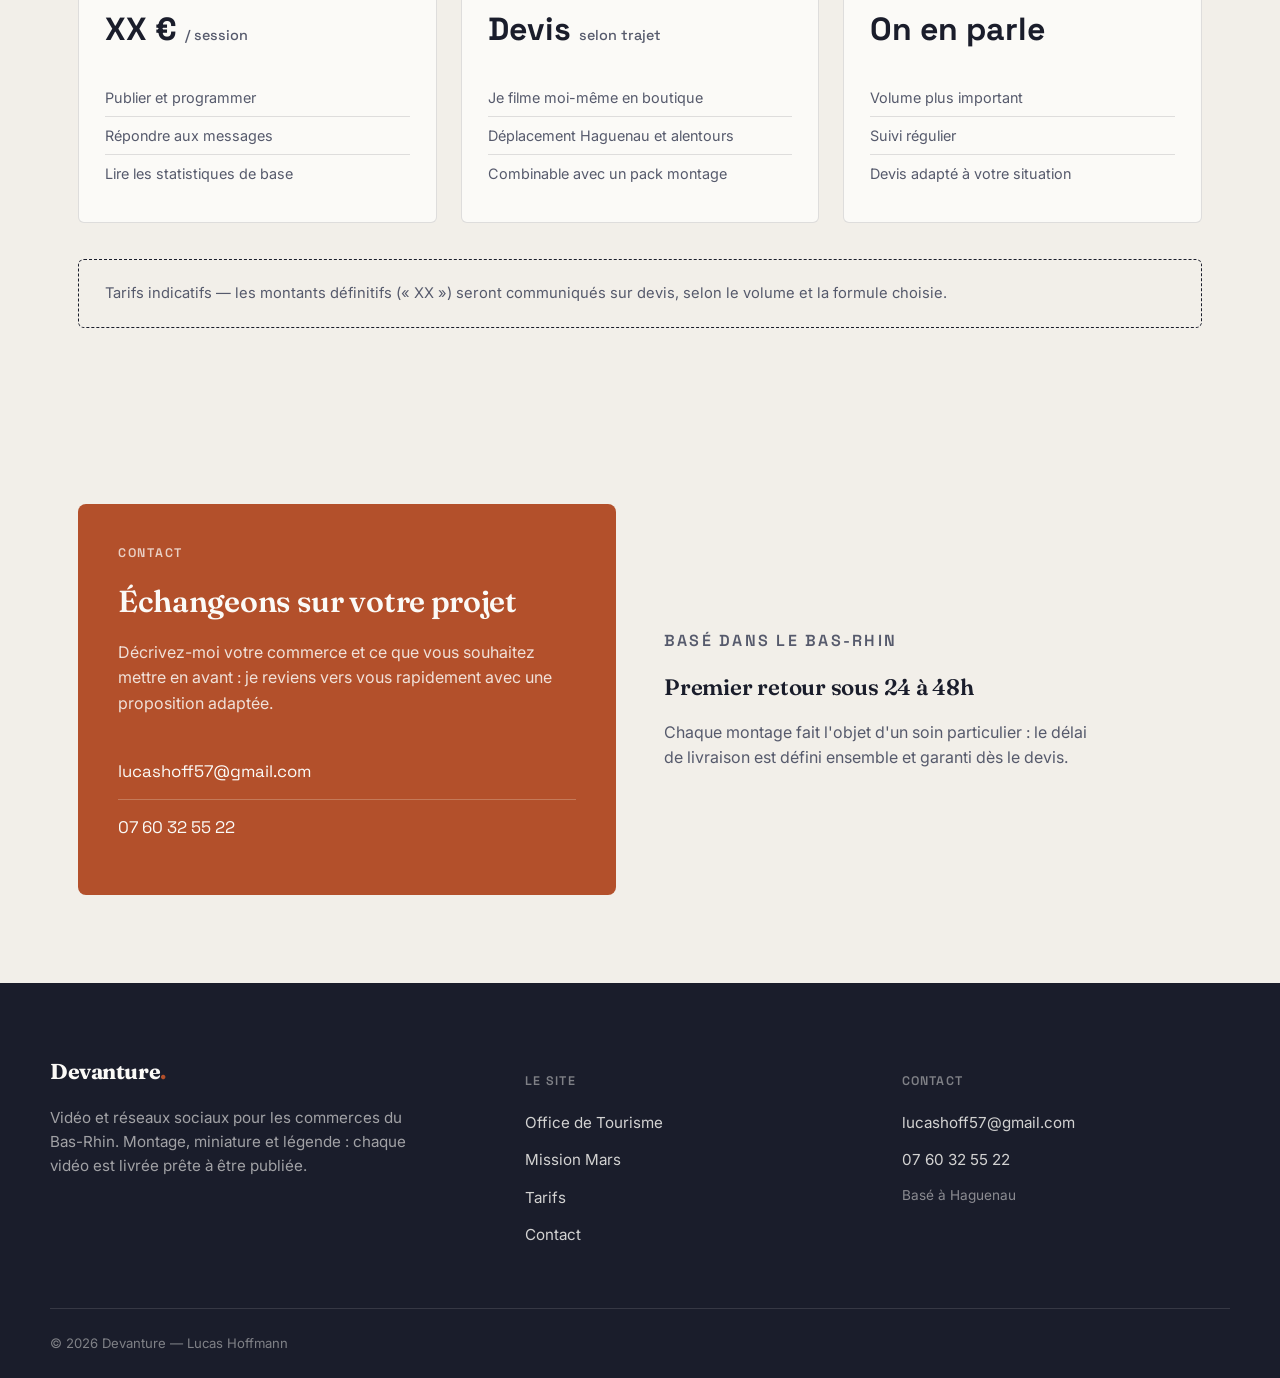
==== commit 52a9129c: "Correction responsive" ====
--- a/index.html
+++ b/index.html
@@ -34,7 +34,7 @@
 *,*::before,*::after{ box-sizing:border-box; }
 html{ 
   scroll-behavior:smooth;
-  overflow-x:hidden;
+  overflow-x:clip;
   width:100%;
 }
 @media (prefers-reduced-motion: reduce){
@@ -50,7 +50,7 @@
   font-size:16px;
   line-height:1.6;
   -webkit-font-smoothing:antialiased;
-  overflow-x:hidden;
+  overflow-x:clip;
   width:100%;
   position:relative;
 }
@@ -291,18 +291,31 @@
   background:radial-gradient(ellipse at 20% 0%, var(--navy-soft) 0%, var(--navy) 55%);
   color:var(--star);
   overflow:hidden;
+  width:100%;
 }
 .dark .section-head p{ color:rgba(231,226,245,0.7); }
 .dark h2, .dark h3{ font-family:var(--mono-display); font-weight:600; }
 
-.stat-grid{ display:grid; grid-template-columns:repeat(4, 1fr); gap:20px; margin:52px 0 64px; }
-.stat{ border:1px solid rgba(231,226,245,0.16); border-radius:6px; padding:26px 20px; background:rgba(139,107,255,0.06); }
+.stat-grid{ 
+  display:grid; 
+  grid-template-columns:repeat(4, minmax(0, 1fr)); 
+  gap:20px; 
+  margin:52px 0 64px; 
+}
+.stat{ 
+  border:1px solid rgba(231,226,245,0.16); 
+  border-radius:6px; 
+  padding:26px 20px; 
+  background:rgba(139,107,255,0.06); 
+  min-width:0;
+}
 .stat .num{
   font-family:var(--mono-display);
   font-size:clamp(1.7rem, 3vw, 2.3rem);
   font-weight:700;
   color:var(--nebula);
   font-variant-numeric:tabular-nums;
+  white-space:nowrap;
 }
 .stat .label{ margin-top:8px; font-size:0.82rem; color:rgba(231,226,245,0.65); }
 
@@ -352,16 +365,6 @@
 
 /* ===================== 10. FOOTER ===================== */
 footer{ background:var(--ink); color:rgba(251,250,247,0.7); position:relative; }
-footer::after{
-  content:"";
-  position:absolute;
-  top:100%;
-  left:0;
-  right:0;
-  height:100vh;
-  background:var(--ink);
-  pointer-events:none;
-}
 .footer-top{ padding:72px 0 48px; display:grid; grid-template-columns:1.3fr 1fr 1fr; gap:48px; }
 .footer-brand .logo{ color:var(--paper-soft); }
 .footer-brand .logo span{ color:var(--accent); }
@@ -427,9 +430,11 @@
   .about{ grid-template-columns:1fr; gap:32px; }
 
   /* Carrousel ajusté pour mobile */
+  .carousel-container{ width:100%; max-width:100%; overflow:hidden; }
   .carousel-viewport{ 
     padding:0; 
     margin:0; 
+    width:100%;
     -webkit-mask-image:none !important; 
     mask-image:none !important; 
   }
@@ -437,18 +442,37 @@
     gap:14px; 
     padding:0 16px; 
     scroll-padding-left:16px; 
-  }
-  .video-card{ width:80vw; }
+    width:100%;
+  }
+  .video-card{ 
+    width:76vw; 
+    max-width:280px;
+    flex-shrink:0;
+  }
   .video-card:hover, .video-card:focus-within{ transform:none; box-shadow:none; border-color:var(--line); }
   .carousel-arrow{ display:none; }
 
   .post-row{ grid-template-columns:1fr; }
   .post-card{ transform:none; }
 
-  /* Grille des stats sur mobile (2 colonnes pour éviter le débordement) */
-  .stat-grid{ grid-template-columns:1fr 1fr; gap:12px; margin:32px 0 36px; }
-  .stat{ padding:18px 14px; }
-  .stat .num{ font-size:1.7rem; }
+  /* Grille des stats sur mobile (2x2 garanti sans débordement) */
+  .stat-grid{ 
+    grid-template-columns:repeat(2, minmax(0, 1fr)) !important; 
+    gap:12px !important; 
+    margin:32px 0 36px !important; 
+    width:100% !important;
+  }
+  .stat{ 
+    padding:16px 12px !important; 
+    min-width:0 !important;
+    overflow:hidden !important;
+  }
+  .stat .num{ 
+    font-size:1.35rem !important; 
+  }
+  .stat .label{
+    font-size:0.75rem !important;
+  }
 
   .mars-grid{ grid-template-columns:1fr; gap:18px; margin-bottom:32px; }
 
@@ -481,7 +505,6 @@
   </nav>
 </header>
 
-<!-- ================= HERO ================= -->
 <section class="hero wrap">
   <div class="reveal in">
     <p class="eyebrow">Vidéo &amp; réseaux sociaux — Bas-Rhin</p>
@@ -501,7 +524,6 @@
 
 <div class="awning awning--to-paper"></div>
 
-<!-- ================= ABOUT ================= -->
 <section class="wrap about">
   <div class="about-card reveal">
     <p class="eyebrow">À propos</p>
@@ -523,7 +545,6 @@
   </div>
 </section>
 
-<!-- ================= OFFICE DE TOURISME ================= -->
 <section id="tourisme" class="wrap">
   <div class="section-head reveal">
     <p class="eyebrow">Réalisations — Office de Tourisme du Pays de Haguenau</p>
@@ -541,7 +562,6 @@
   </div>
 </section>
 
-<!-- ================= POSTS ================= -->
 <section class="wrap">
   <div class="section-head reveal">
     <p class="eyebrow">Publications &amp; réseaux</p>
@@ -556,7 +576,6 @@
 
 <div class="awning awning--to-navy"></div>
 
-<!-- ================= MISSION MARS ================= -->
 <section id="missionmars" class="dark">
   <div class="wrap">
     <div class="section-head reveal">
@@ -587,7 +606,6 @@
 
 <div class="awning awning--to-paper2"></div>
 
-<!-- ================= TARIFS ================= -->
 <section id="tarifs" class="wrap">
   <div class="section-head reveal">
     <p class="eyebrow">Tarifs</p>
@@ -666,7 +684,6 @@
   <p class="price-note reveal">Tarifs indicatifs — les montants définitifs (« XX ») seront communiqués sur devis, selon le volume et la formule choisie.</p>
 </section>
 
-<!-- ================= CONTACT ================= -->
 <section id="contact" class="wrap contact">
   <div class="contact-card reveal">
     <p class="eyebrow" style="color:var(--paper-soft); opacity:0.75;">Contact</p>
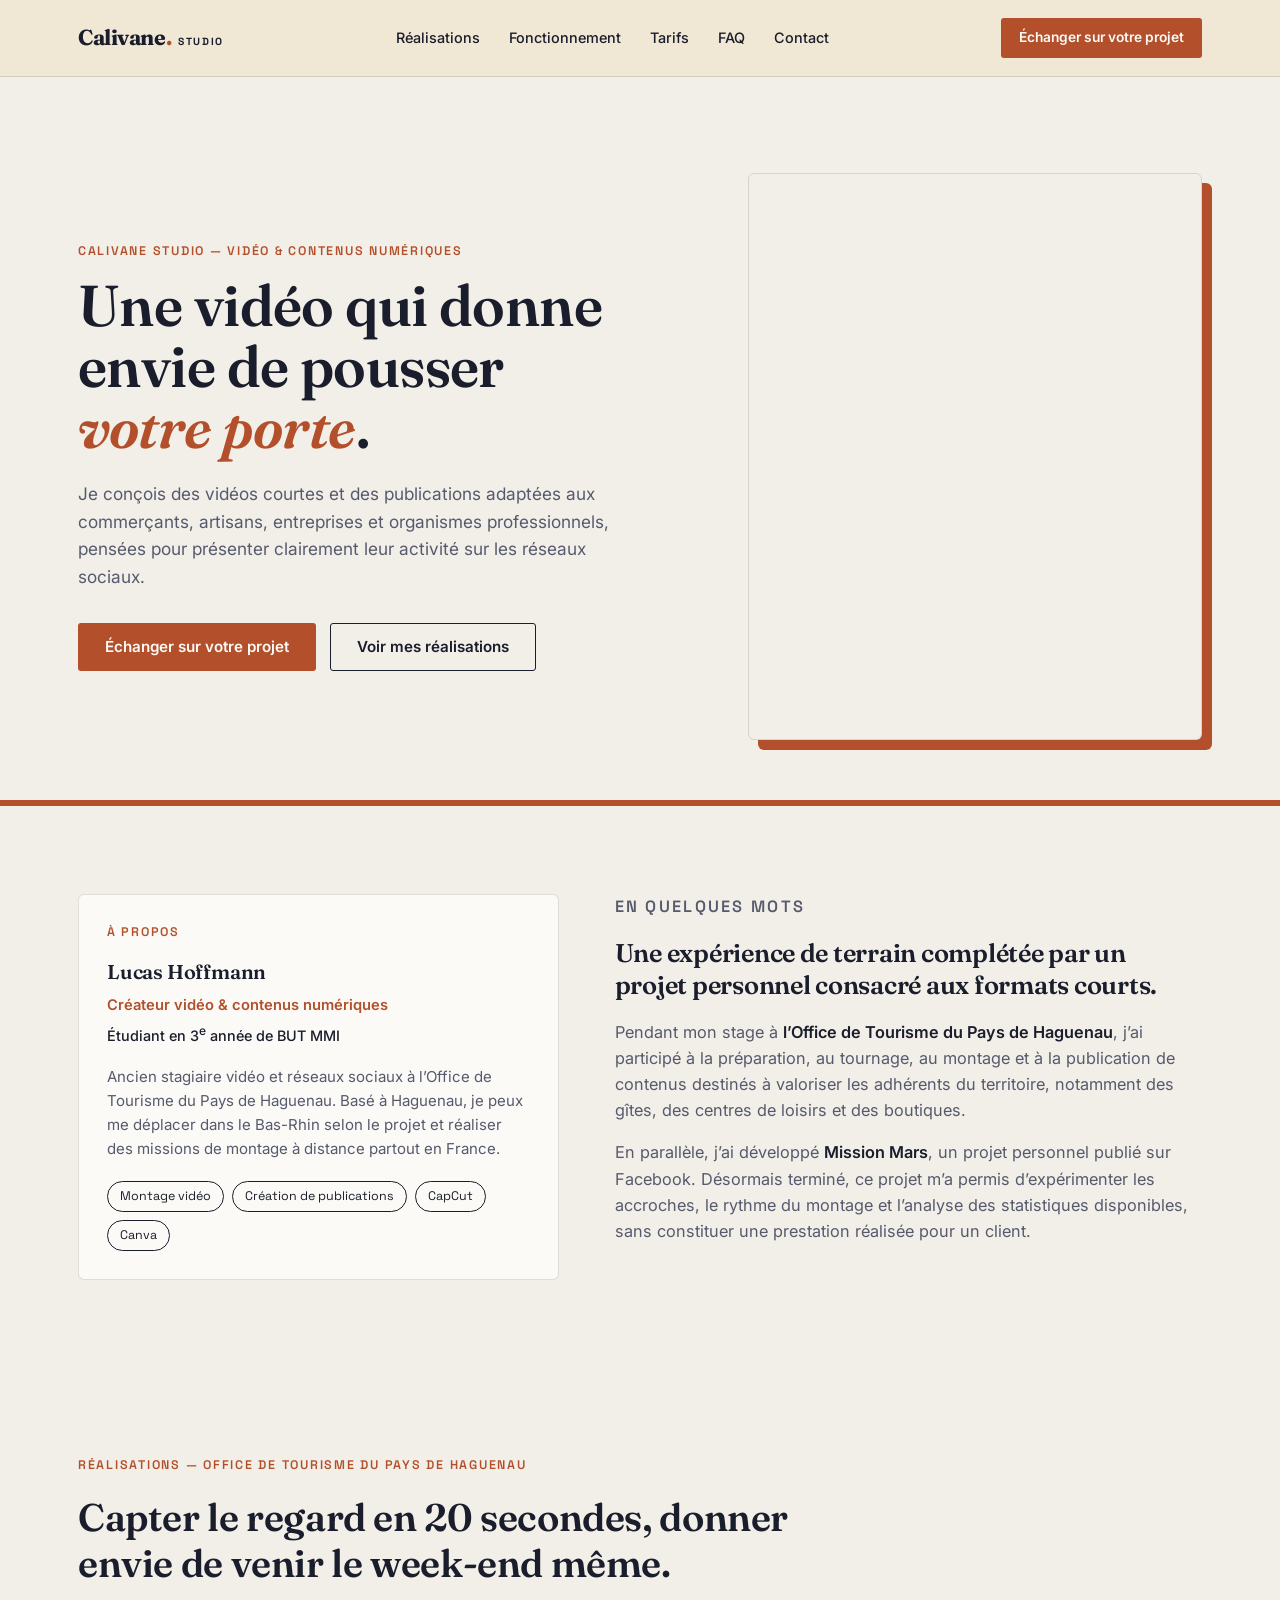
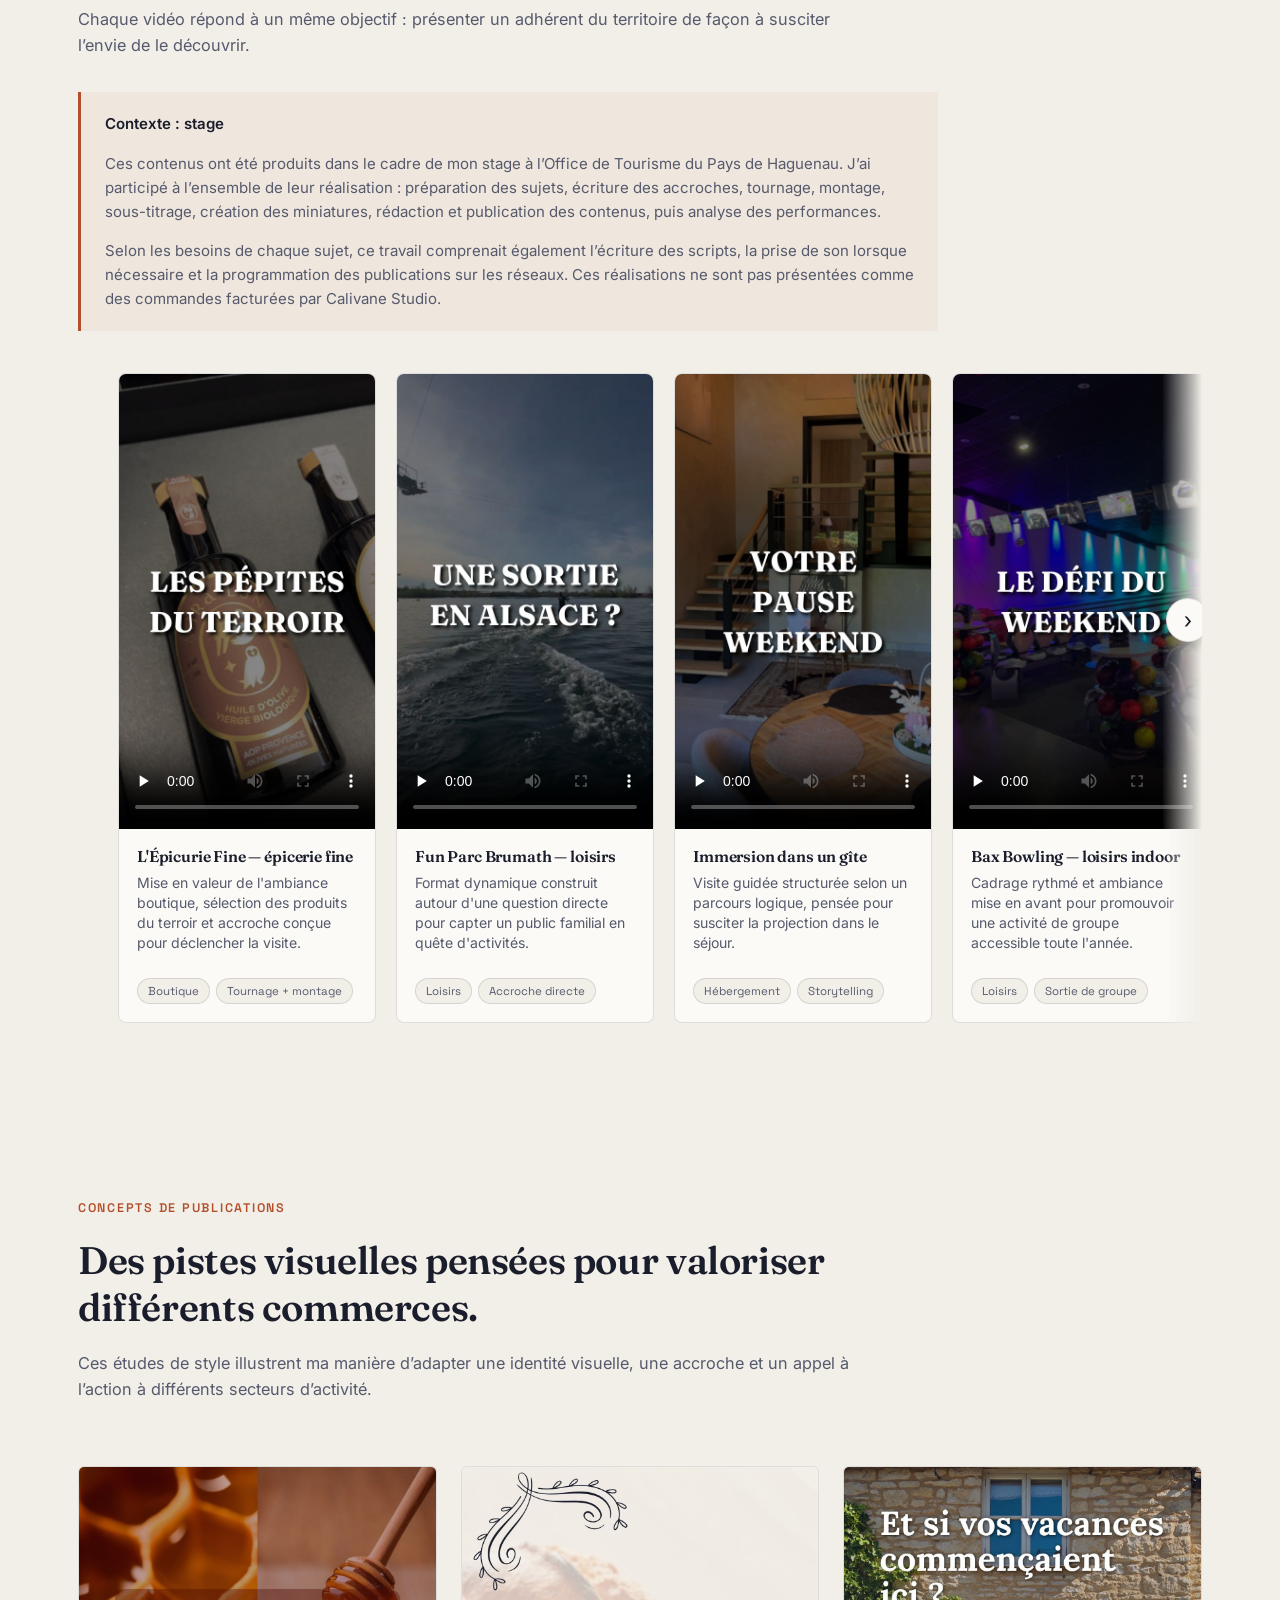
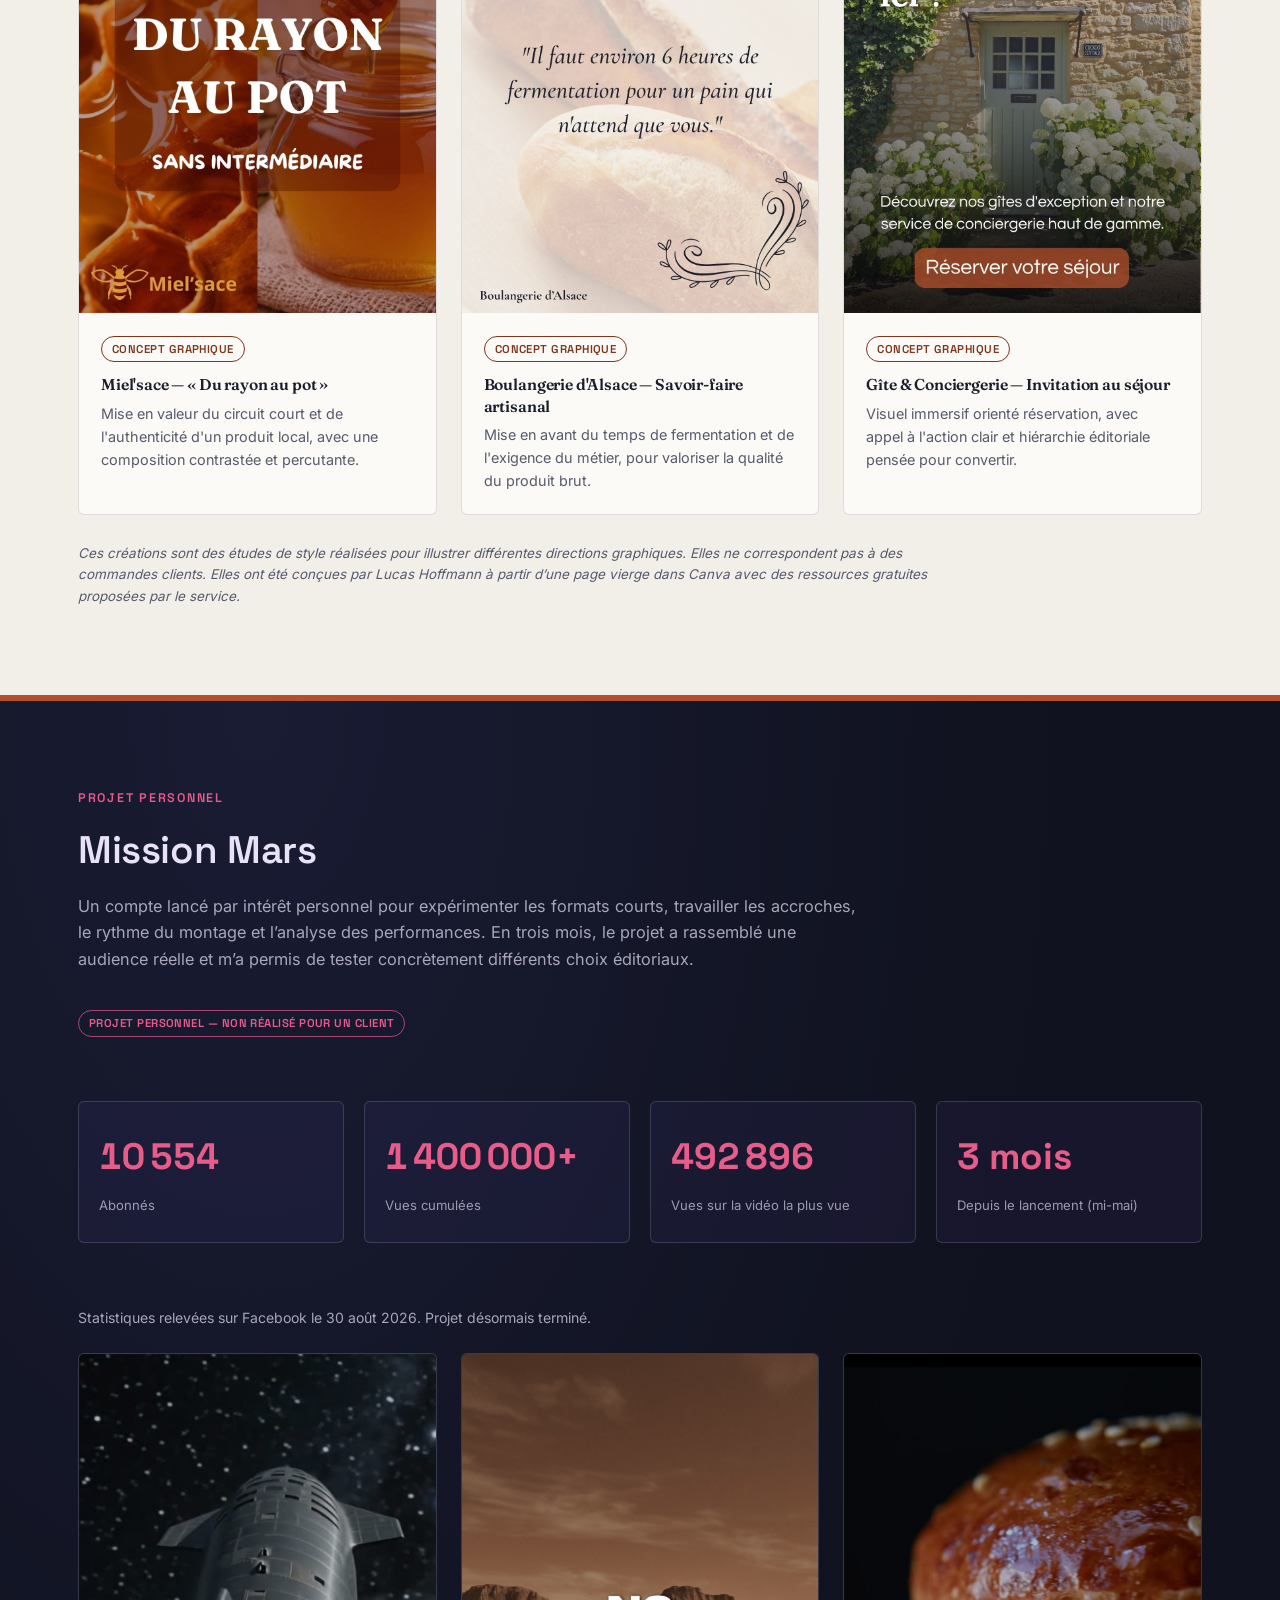
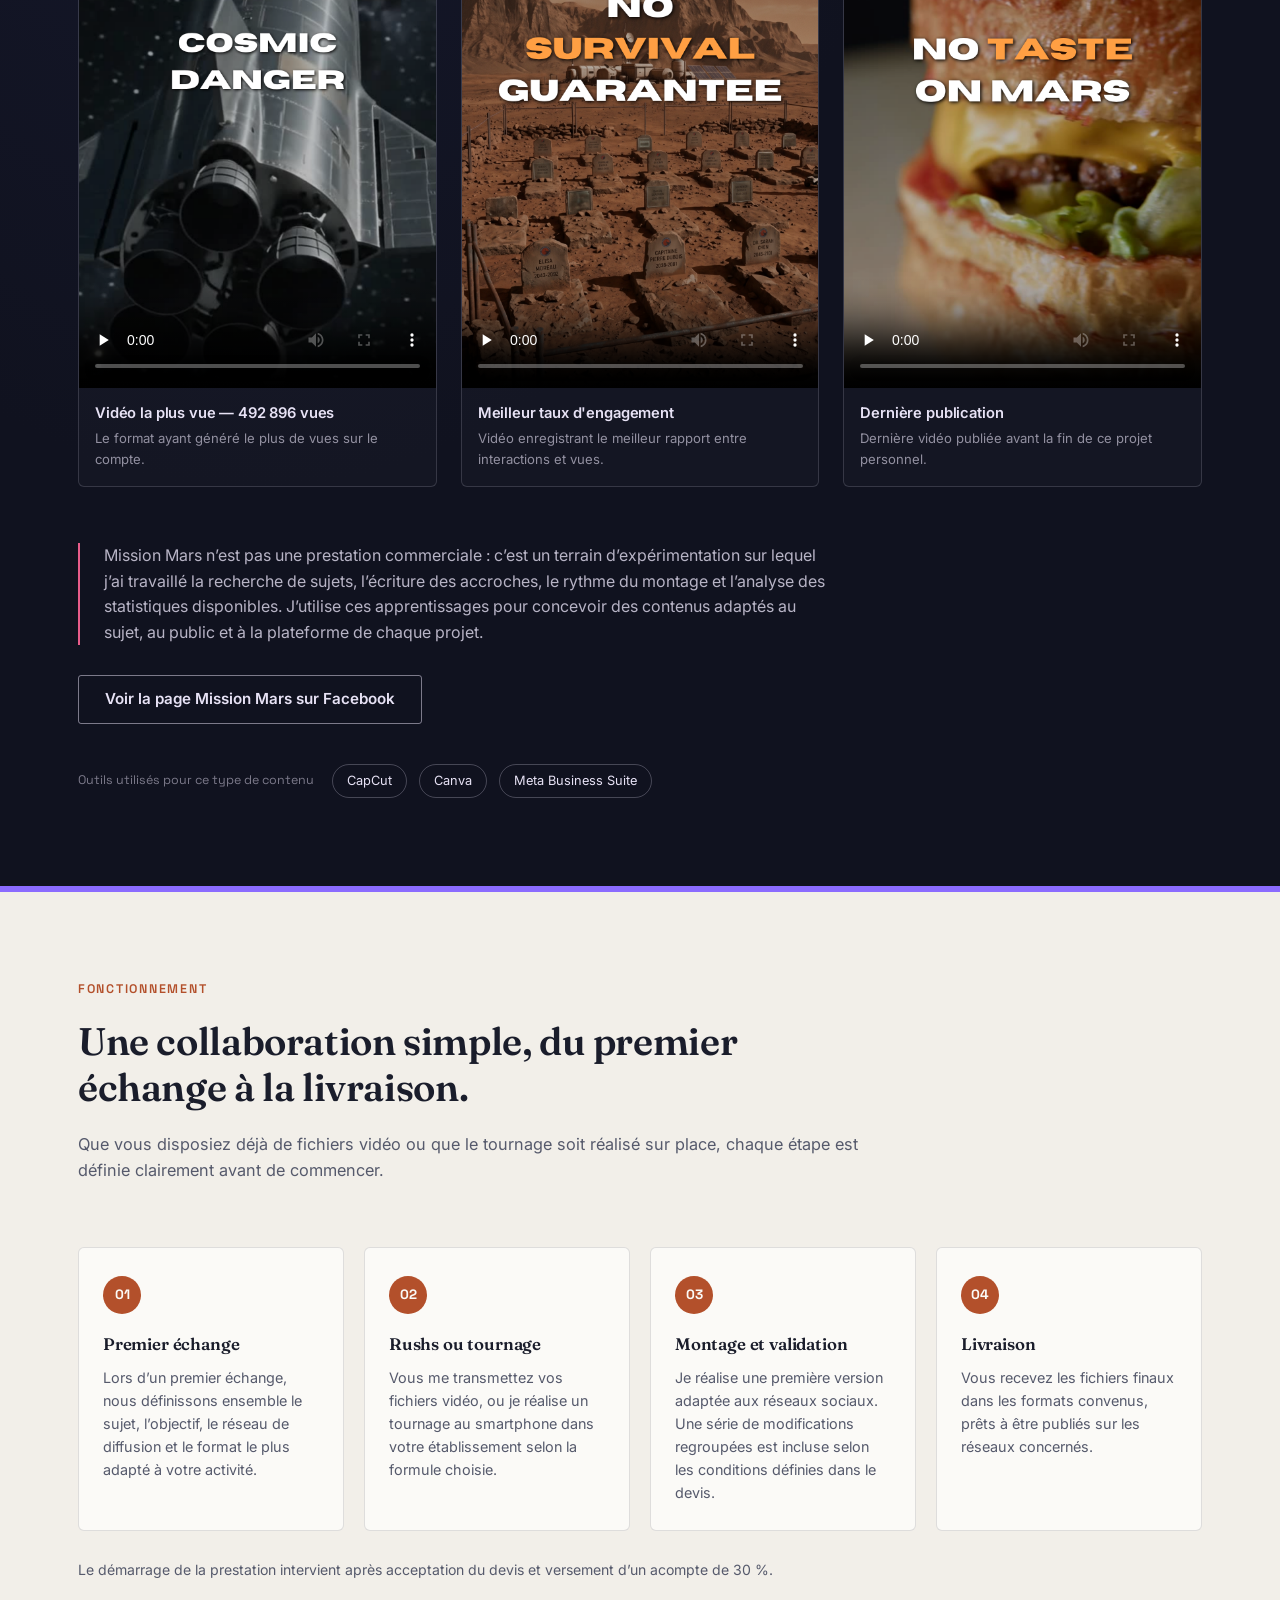
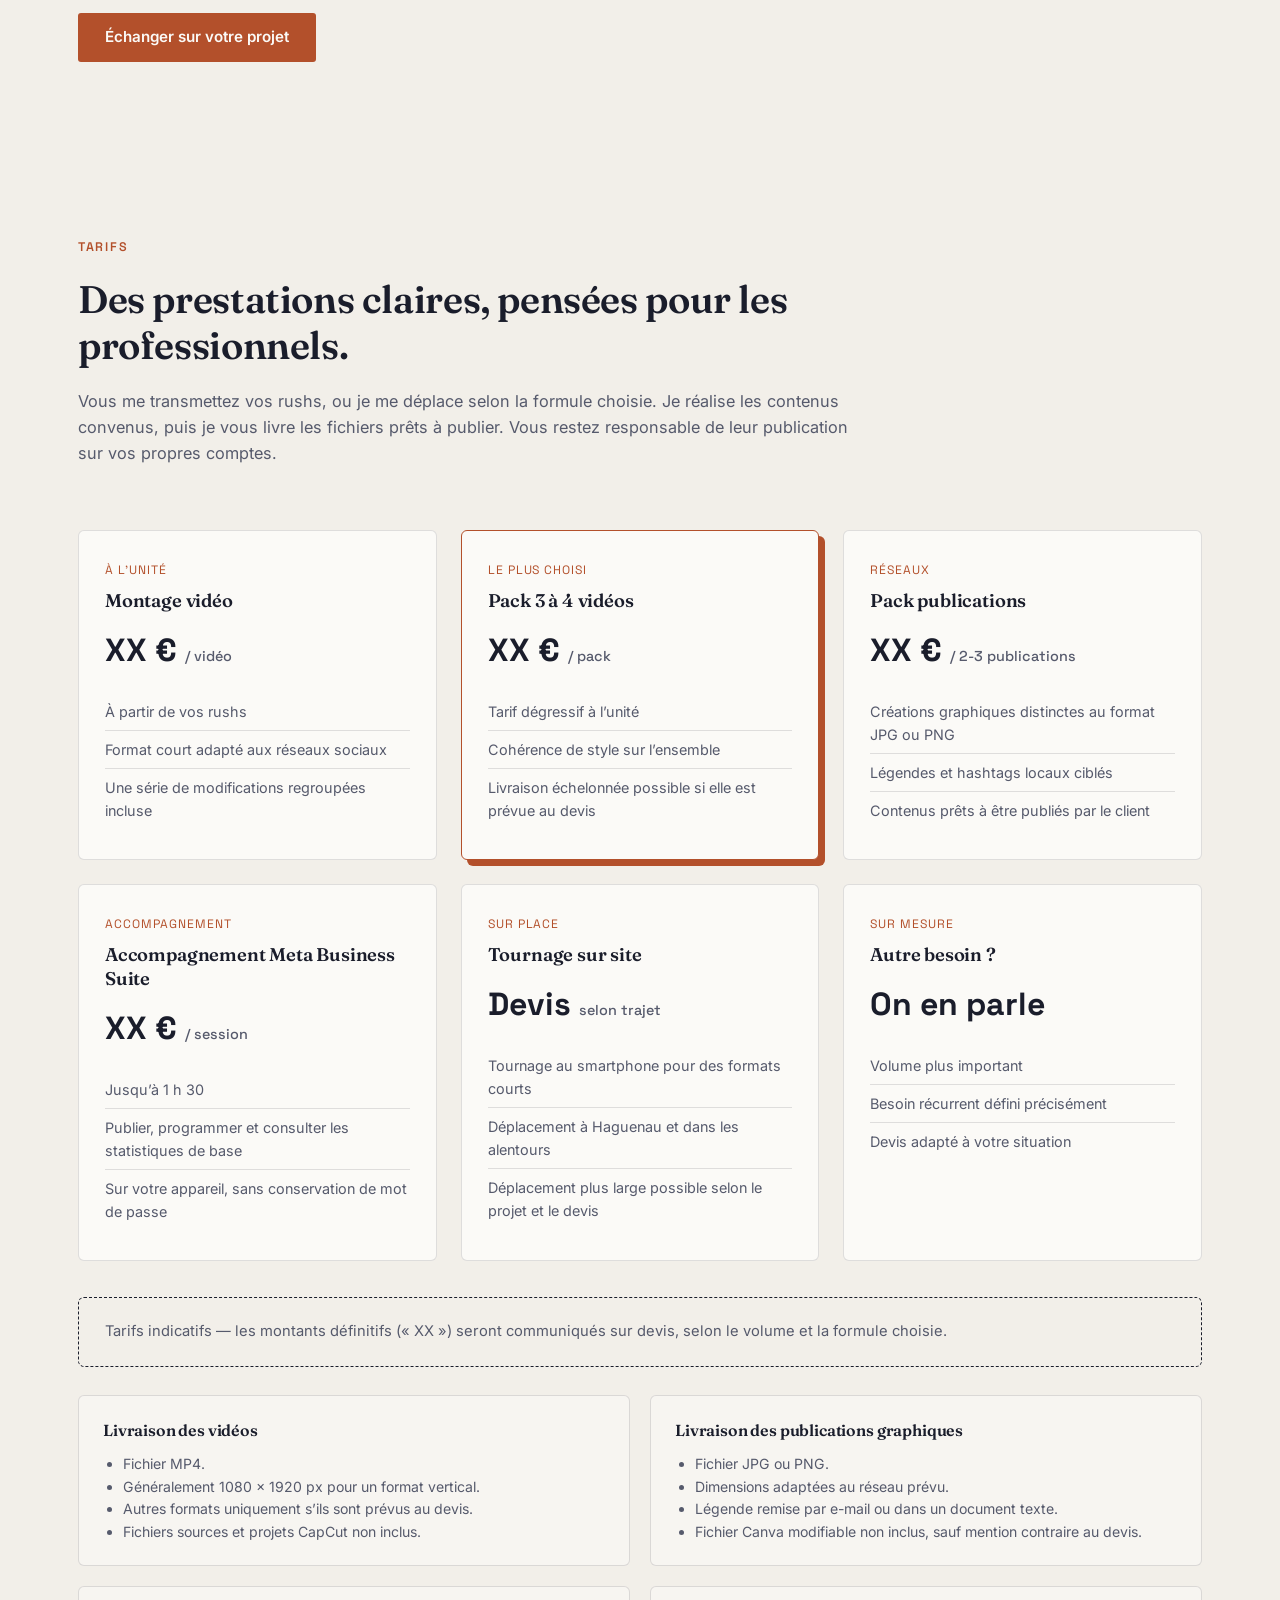
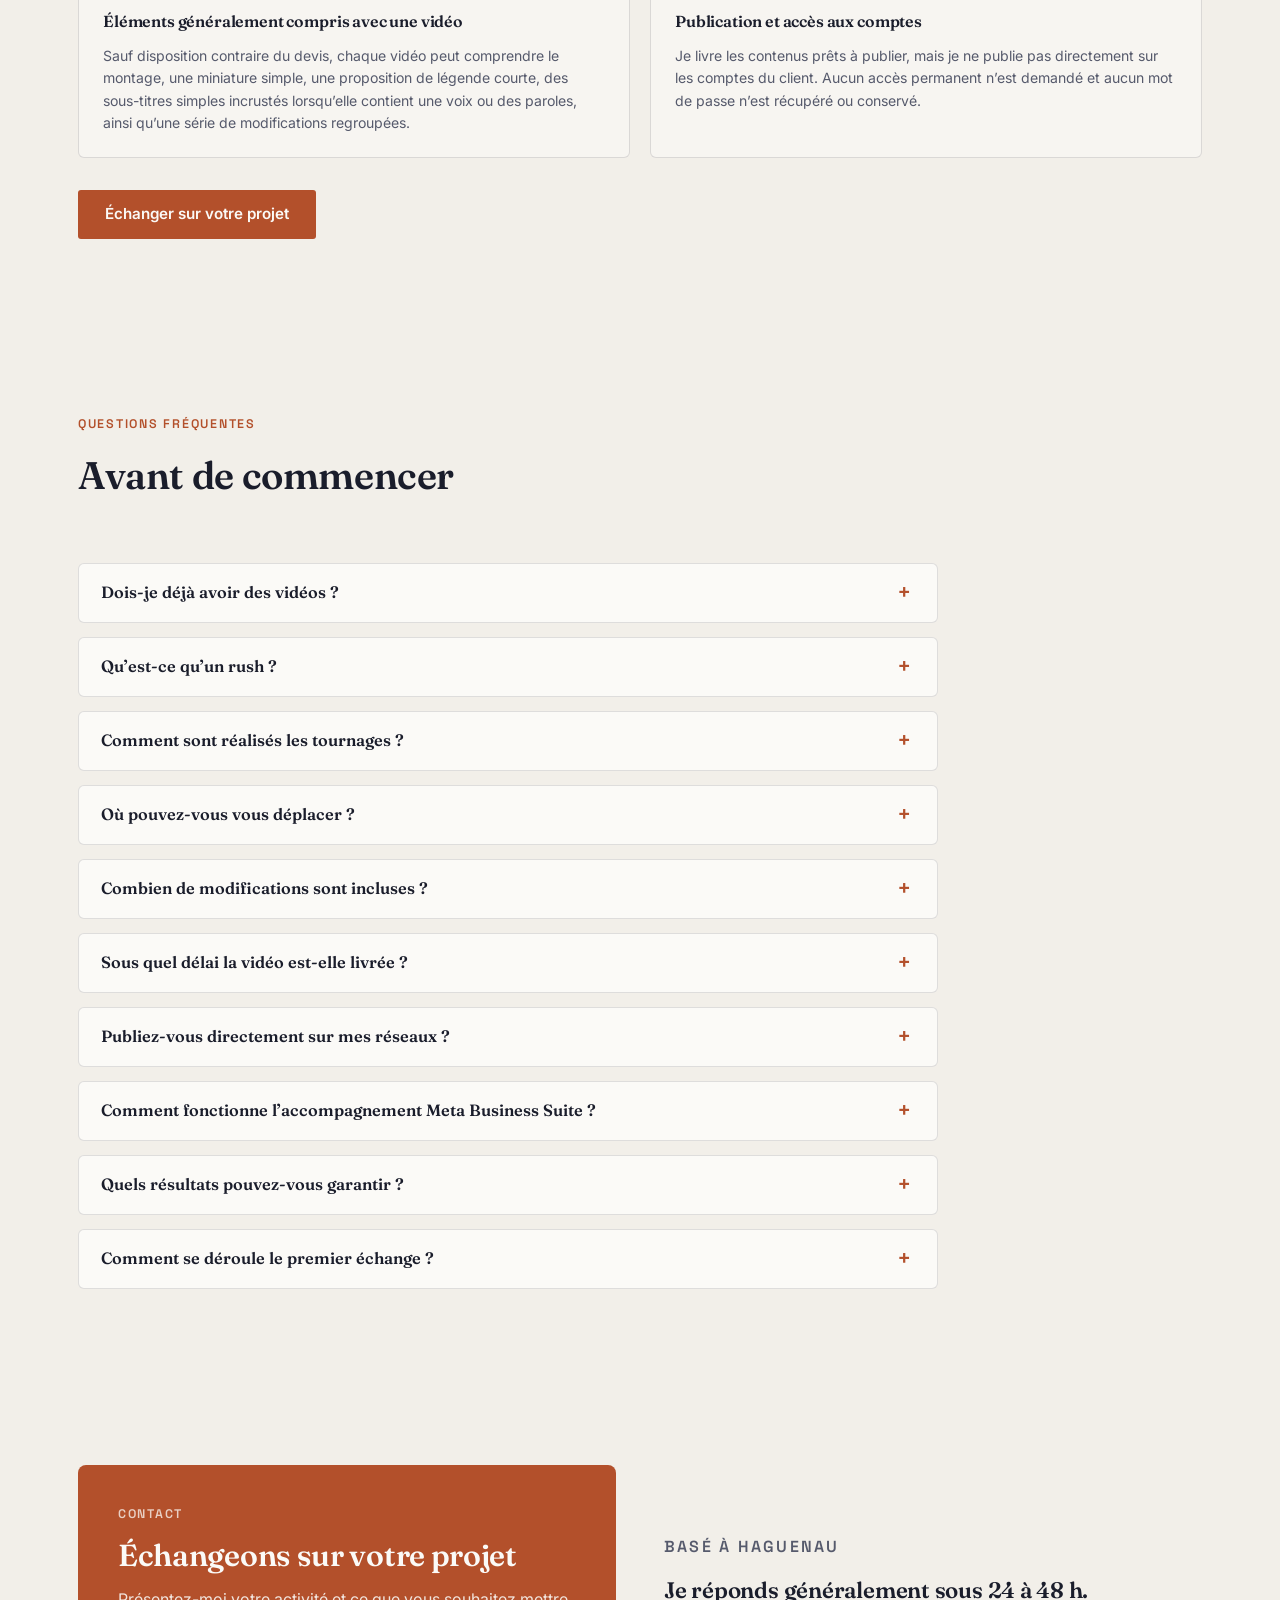
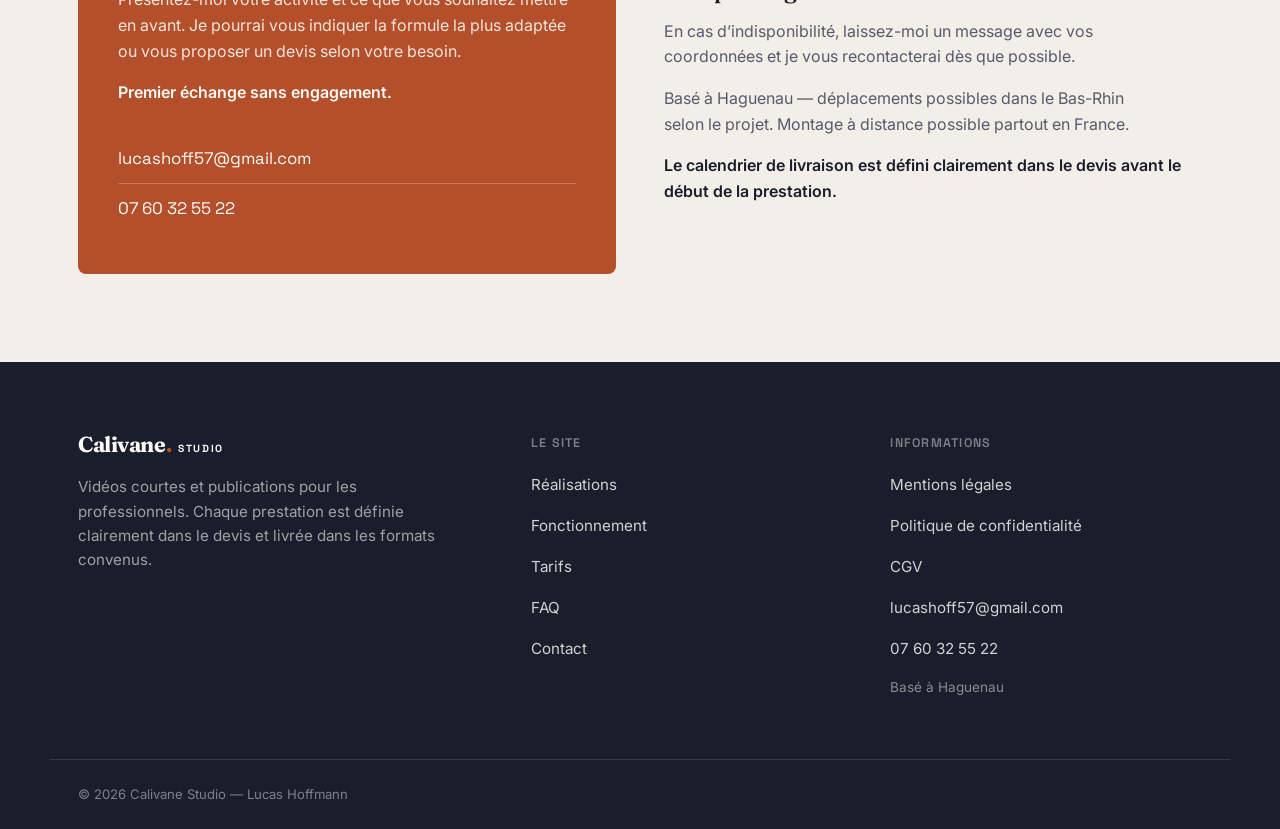
==== commit c45ffa95: "Mise à jour v2 du site" ====
--- a/index.html
+++ b/index.html
@@ -1,972 +1,819 @@
 <!DOCTYPE html>
 <html lang="fr">
 <head>
-<meta charset="UTF-8">
-<meta name="viewport" content="width=device-width, initial-scale=1.0, viewport-fit=cover">
-<title>Devanture — Vidéo &amp; réseaux</title>
-<meta name="description" content="Vidéos courtes et publications pensées pour donner envie de pousser votre porte, dans le Bas-Rhin.">
-<link rel="preconnect" href="https://fonts.googleapis.com">
-<link rel="preconnect" href="https://fonts.gstatic.com" crossorigin>
-<link href="https://fonts.googleapis.com/css2?family=Fraunces:opsz,wght@9..144,400;9..144,500;9..144,600;9..144,700;9..144,900&family=Space+Grotesk:wght@400;500;600;700&family=Inter:wght@400;500;600&display=swap" rel="stylesheet">
-<style>
-/* ===================== 1. TOKENS / RESET ===================== */
-:root{
-  --paper:#F2EFE9;
-  --paper-soft:#FBFAF7;
-  --ink:#1A1D2B;
-  --ink-soft:#565A6C;
-  --navy:#10121F;
-  --navy-soft:#191C33;
-  --star:#E7E2F5;
-  --accent:#B3502B;
-  --accent-deep:#7C371C;
-  --violet:#8B6BFF;
-  --nebula:#E85C8A;
-  --line: rgba(26,29,43,0.13);
-
-  --display: 'Fraunces', serif;
-  --mono-display: 'Space Grotesk', sans-serif;
-  --body: 'Inter', sans-serif;
-
-  --maxw: 1180px;
-}
-
-*,*::before,*::after{ box-sizing:border-box; }
-html{ 
-  scroll-behavior:smooth;
-  overflow-x:clip;
-  width:100%;
-}
-@media (prefers-reduced-motion: reduce){
-  html{ scroll-behavior:auto; }
-  *{ animation-duration:0.001ms !important; animation-iteration-count:1 !important; transition-duration:0.001ms !important; scroll-behavior:auto !important; }
-}
-
-body{
-  margin:0;
-  background:var(--paper);
-  color:var(--ink);
-  font-family:var(--body);
-  font-size:16px;
-  line-height:1.6;
-  -webkit-font-smoothing:antialiased;
-  overflow-x:clip;
-  width:100%;
-  position:relative;
-}
-
-img,video{ max-width:100%; display:block; }
-a{ color:inherit; }
-:focus-visible{ outline:3px solid var(--accent); outline-offset:3px; }
-
-.wrap{ max-width:var(--maxw); margin:0 auto; padding-left:28px; padding-right:28px; }
-
-h1,h2,h3{ font-family:var(--display); font-weight:600; margin:0; letter-spacing:-0.01em; }
-
-.eyebrow{
-  font-family:var(--mono-display);
-  font-size:0.78rem;
-  letter-spacing:0.14em;
-  text-transform:uppercase;
-  color:var(--accent);
-  font-weight:600;
-}
-.dark .eyebrow{ color:var(--nebula); }
-
-p{ margin:0 0 1em; }
-p:last-child{ margin-bottom:0; }
-
-.btn{
-  display:inline-block;
-  padding:14px 26px;
-  border-radius:3px;
-  text-decoration:none;
-  font-weight:600;
-  font-size:0.95rem;
-  border:1px solid transparent;
-  transition:transform 0.15s ease, background 0.2s ease;
-}
-.btn:hover{ transform:translateY(-2px); }
-.btn-primary{ background:var(--accent); color:var(--paper-soft); }
-.btn-primary:hover{ background:var(--accent-deep); }
-.btn-ghost{ background:transparent; border-color:var(--ink); color:var(--ink); }
-.btn-ghost:hover{ background:var(--ink); color:var(--paper); }
-
-.reveal{ opacity:0; transform:translateY(18px); transition:opacity 0.6s ease, transform 0.6s ease; }
-.reveal.in{ opacity:1; transform:none; }
-
-.awning{ height:6px; width:100%; }
-.awning--to-paper, .awning--to-navy{ background:var(--accent); }
-.awning--to-paper2{ background:var(--violet); }
-
-section{ padding:88px 0; scroll-margin-top:96px; }
-.section-head{ max-width:640px; margin-bottom:64px; }
-.section-head h2{ font-size:clamp(1.8rem, 3vw, 2.5rem); margin-top:18px; }
-.section-head p{ margin-top:20px; color:var(--ink-soft); font-size:1.02rem; }
-
-/* ===================== 2. HEADER ===================== */
-header{
-  position:sticky;
-  top:0;
-  z-index:50;
-  background:rgba(240,230,210,0.88);
-  backdrop-filter:blur(10px);
-  border-bottom:1px solid var(--line);
-}
-.nav{
-  display:flex;
-  align-items:center;
-  justify-content:space-between;
-  padding:18px 28px;
-  max-width:var(--maxw);
-  margin:0 auto;
-}
-.logo{ font-family:var(--display); font-weight:700; font-size:1.35rem; letter-spacing:-0.02em; }
-.logo span{ color:var(--accent); }
-
-.nav-links{ display:flex; gap:32px; list-style:none; margin:0; padding:0; font-size:0.92rem; font-weight:500; }
-.nav-links a{ text-decoration:none; padding:6px 2px; border-bottom:2px solid transparent; transition:border-color 0.2s ease; }
-.nav-links a:hover{ border-color:var(--accent); }
-
-.nav-cta{
-  background:var(--accent);
-  color:var(--paper-soft);
-  padding:10px 20px;
-  border-radius:3px;
-  text-decoration:none;
-  font-size:0.9rem;
-  font-weight:600;
-  white-space:nowrap;
-}
-.nav-cta:hover{ background:var(--accent-deep); }
-
-.burger{
-  display:none;
-  background:none;
-  border:1px solid var(--ink);
-  border-radius:3px;
-  width:42px; height:38px;
-  cursor:pointer;
-  align-items:center;
-  justify-content:center;
-}
-.burger span, .burger span::before, .burger span::after{
-  content:"";
-  display:block;
-  width:20px; height:2px;
-  background:var(--ink);
-  position:relative;
-  transition:transform 0.2s ease, opacity 0.2s ease;
-}
-.burger span::before{ position:absolute; top:-6px; }
-.burger span::after{ position:absolute; top:6px; }
-
-/* ===================== 3. HERO ===================== */
-.hero{
-  padding:96px 0 60px;
-  display:grid;
-  grid-template-columns:1.15fr 0.85fr;
-  gap:56px;
-  align-items:center;
-}
-.hero h1{ font-size:clamp(2.4rem, 4.6vw, 3.6rem); line-height:1.06; }
-.hero h1 em{ font-style:italic; color:var(--accent); }
-.hero-sub{ margin-top:22px; font-size:1.08rem; color:var(--ink-soft); max-width:46ch; }
-.hero-actions{ margin-top:32px; display:flex; gap:14px; flex-wrap:wrap; }
-
-.hero-media{
-  position:relative;
-  aspect-ratio:4/5;
-  border-radius:6px;
-  overflow:hidden;
-  border:1px solid var(--line);
-  box-shadow:10px 10px 0 var(--accent);
-}
-.hero-media video{ width:100%; height:100%; object-fit:cover; }
-
-/* ===================== 4. ABOUT ===================== */
-.about{ display:grid; grid-template-columns:0.9fr 1.1fr; gap:56px; align-items:start; }
-.about-card{ background:var(--paper-soft); border:1px solid var(--line); border-radius:6px; padding:28px; }
-.about-card h3{ font-size:1.1rem; margin-bottom:6px; }
-.about-card .role{ color:var(--accent); font-weight:600; font-size:0.92rem; margin-bottom:18px; }
-.tag-row{ display:flex; flex-wrap:wrap; gap:8px; margin-top:20px; }
-.tag{ font-family:var(--mono-display); font-size:0.78rem; padding:6px 12px; border:1px solid var(--ink); border-radius:20px; }
-.about-text p{ color:var(--ink-soft); font-size:1.02rem; }
-.about-text strong{ color:var(--ink); }
-
-/* ===================== 5. CARROUSEL OFFICE DE TOURISME ===================== */
-.carousel-container{ position:relative; max-width:100%; margin:0 auto; overflow:hidden; }
-.carousel-viewport{
-  position:relative;
-  width:100%;
-  padding:14px 0 28px;
-  margin:-14px 0 -28px;
-  -webkit-mask-image:linear-gradient(to right, transparent 0, #000 40px, #000 calc(100% - 40px), transparent 100%);
-  mask-image:linear-gradient(to right, transparent 0, #000 40px, #000 calc(100% - 40px), transparent 100%);
-}
-.carousel-track{
-  display:flex;
-  gap:20px;
-  overflow-x:auto;
-  scroll-snap-type:x mandatory;
-  scroll-padding-left:40px;
-  padding:0 40px;
-  -ms-overflow-style:none;
-  scrollbar-width:none;
-}
-.carousel-track::-webkit-scrollbar{ display:none; }
-
-.video-card{
-  flex:0 0 auto;
-  width:min(258px, 72vw);
-  scroll-snap-align:start;
-  background:var(--paper-soft);
-  border:1px solid var(--line);
-  border-radius:8px;
-  overflow:hidden;
-  display:flex;
-  flex-direction:column;
-  transition:transform 0.35s cubic-bezier(0.22, 1, 0.36, 1), box-shadow 0.35s ease, border-color 0.35s ease;
-  transform-origin:center bottom;
-}
-.video-card:hover, .video-card:focus-within{
-  transform:translateY(-8px) scale(1.045);
-  box-shadow:0 22px 40px -18px rgba(26,29,43,0.35);
-  border-color:var(--accent);
-  z-index:2;
-}
-.video-frame{ width:100%; aspect-ratio:9/16; background:#000; position:relative; overflow:hidden; }
-.video-frame video{ width:100%; height:100%; object-fit:cover; display:block; }
-.video-body{ padding:18px; flex-grow:1; display:flex; flex-direction:column; }
-.video-body h3{ font-size:0.98rem; margin-bottom:6px; }
-.video-body p{ color:var(--ink-soft); font-size:0.88rem; line-height:1.4; flex-grow:1; }
-.video-meta{ display:flex; gap:6px; margin-top:12px; flex-wrap:wrap; }
-.chip{
-  font-size:0.72rem;
-  font-family:var(--mono-display);
-  padding:4px 10px;
-  background:var(--paper);
-  border:1px solid var(--line);
-  border-radius:20px;
-  color:var(--ink-soft);
-}
-
-.carousel-arrow{
-  position:absolute;
-  top:38%;
-  transform:translateY(-50%);
-  background:var(--paper-soft);
-  border:1px solid var(--line);
-  color:var(--ink);
-  width:44px; height:44px;
-  border-radius:50%;
-  cursor:pointer;
-  display:flex;
-  align-items:center;
-  justify-content:center;
-  font-size:1.4rem;
-  z-index:10;
-  box-shadow:0 4px 12px rgba(0,0,0,0.14);
-  transition:background 0.2s ease, color 0.2s ease, border-color 0.2s ease, opacity 0.2s ease, visibility 0.2s ease;
-}
-.carousel-arrow:hover{ background:var(--accent); color:var(--paper-soft); border-color:var(--accent); }
-.carousel-arrow.is-hidden{ opacity:0; visibility:hidden; pointer-events:none; }
-.carousel-arrow.prev{ left:-8px; }
-.carousel-arrow.next{ right:-8px; }
-
-/* ===================== 6. POSTS ===================== */
-.post-row{ display:grid; grid-template-columns:repeat(3, 1fr); gap:24px; }
-.post-card{ background:var(--paper-soft); border:1px solid var(--line); border-radius:6px; overflow:hidden; transform:rotate(var(--tilt, 0deg)); }
-.post-card:nth-child(1){ --tilt:-1.4deg; }
-.post-card:nth-child(3){ --tilt:1.2deg; }
-.post-frame{ aspect-ratio:4/5; background:transparent; display:flex; align-items:center; justify-content:center; padding:0; overflow:hidden; }
-.post-frame img{ width:100%; height:100%; object-fit:cover; }
-.post-body{ padding:22px; }
-.post-body h3{ font-size:0.98rem; margin-bottom:6px; }
-.post-body p{ font-size:0.9rem; color:var(--ink-soft); }
-.post-disclaimer{ margin-top:28px; font-size:0.82rem; color:var(--ink-soft); font-style:italic; }
-
-/* ===================== 7. MISSION MARS (dark) ===================== */
-.dark{
-  background:radial-gradient(ellipse at 20% 0%, var(--navy-soft) 0%, var(--navy) 55%);
-  color:var(--star);
-  overflow:hidden;
-  width:100%;
-}
-.dark .section-head p{ color:rgba(231,226,245,0.7); }
-.dark h2, .dark h3{ font-family:var(--mono-display); font-weight:600; }
-
-.stat-grid{ 
-  display:grid; 
-  grid-template-columns:repeat(4, minmax(0, 1fr)); 
-  gap:20px; 
-  margin:52px 0 64px; 
-}
-.stat{ 
-  border:1px solid rgba(231,226,245,0.16); 
-  border-radius:6px; 
-  padding:26px 20px; 
-  background:rgba(139,107,255,0.06); 
-  min-width:0;
-}
-.stat .num{
-  font-family:var(--mono-display);
-  font-size:clamp(1.7rem, 3vw, 2.3rem);
-  font-weight:700;
-  color:var(--nebula);
-  font-variant-numeric:tabular-nums;
-  white-space:nowrap;
-}
-.stat .label{ margin-top:8px; font-size:0.82rem; color:rgba(231,226,245,0.65); }
-
-.mars-grid{ display:grid; grid-template-columns:repeat(3, 1fr); gap:24px; margin-bottom:56px; }
-.mars-card{ border:1px solid rgba(231,226,245,0.16); border-radius:6px; overflow:hidden; background:rgba(255,255,255,0.02); }
-.mars-frame{ width:100%; aspect-ratio:9/16; background:#000; position:relative; overflow:hidden; }
-.mars-frame video{ width:100%; height:100%; object-fit:cover; display:block; }
-.mars-body{ padding:16px; }
-.mars-body h3{ font-size:0.92rem; margin-bottom:4px; font-family:var(--body); font-weight:600; }
-.mars-body p{ font-size:0.82rem; color:rgba(231,226,245,0.6); }
-
-.mars-note{ max-width:680px; border-left:2px solid var(--nebula); padding-left:24px; color:rgba(231,226,245,0.78); }
-
-.tools-row{ margin-top:40px; display:flex; gap:12px; align-items:center; flex-wrap:wrap; }
-.tools-row .label{ font-family:var(--mono-display); font-size:0.78rem; color:rgba(231,226,245,0.5); margin-right:6px; }
-.tool-chip{ font-size:0.8rem; padding:6px 14px; border:1px solid rgba(231,226,245,0.25); border-radius:20px; color:var(--star); }
-
-/* ===================== 8. TARIFS ===================== */
-.price-grid{ display:grid; grid-template-columns:repeat(3, 1fr); gap:24px; }
-.price-card{ background:var(--paper-soft); border:1px solid var(--line); border-radius:6px; padding:30px 26px; display:flex; flex-direction:column; }
-.price-card.featured{ border-color:var(--accent); box-shadow:6px 6px 0 var(--accent); }
-.price-card .price-label{ font-family:var(--mono-display); font-size:0.76rem; letter-spacing:0.08em; text-transform:uppercase; color:var(--accent); }
-.price-card h3{ font-size:1.15rem; margin-top:8px; }
-.price-card .amount{ font-family:var(--mono-display); font-size:2rem; font-weight:700; margin:18px 0 6px; }
-.price-card .amount small{ font-size:0.9rem; font-weight:500; color:var(--ink-soft); }
-.price-card ul{ list-style:none; padding:0; margin:18px 0 0; font-size:0.9rem; color:var(--ink-soft); flex-grow:1; }
-.price-card li{ padding:7px 0; border-top:1px solid var(--line); }
-.price-card li:first-child{ border-top:none; }
-.price-note{ margin-top:36px; background:var(--paper); border:1px dashed var(--ink); border-radius:6px; padding:22px 26px; font-size:0.92rem; color:var(--ink-soft); }
-
-/* ===================== 9. CONTACT ===================== */
-.contact{ display:grid; grid-template-columns:1fr 1fr; gap:48px; align-items:center; }
-.contact-card{ background:var(--accent); color:var(--paper-soft); border-radius:8px; padding:40px; }
-.contact-card h2{ font-size:1.9rem; color:var(--paper-soft); }
-.contact-list{ margin-top:28px; }
-.contact-list a{
-  display:block;
-  text-decoration:none;
-  color:var(--paper-soft);
-  font-family:var(--mono-display);
-  font-size:1.05rem;
-  padding:14px 0;
-  border-top:1px solid rgba(248,242,228,0.25);
-}
-.contact-list a:first-child{ border-top:none; }
-.contact-side p{ color:var(--ink-soft); font-size:1rem; max-width:44ch; }
-
-/* ===================== 10. FOOTER ===================== */
-footer{ background:var(--ink); color:rgba(251,250,247,0.7); position:relative; }
-.footer-top{ padding:72px 0 48px; display:grid; grid-template-columns:1.3fr 1fr 1fr; gap:48px; }
-.footer-brand .logo{ color:var(--paper-soft); }
-.footer-brand .logo span{ color:var(--accent); }
-.footer-brand p{ margin-top:16px; max-width:36ch; font-size:0.95rem; color:rgba(251,250,247,0.6); }
-.footer-col h4{
-  font-family:var(--mono-display);
-  font-size:0.78rem;
-  letter-spacing:0.1em;
-  text-transform:uppercase;
-  color:rgba(251,250,247,0.45);
-  margin-bottom:18px;
-  font-weight:600;
-}
-.footer-col ul{ list-style:none; margin:0; padding:0; }
-.footer-col li{ margin-bottom:12px; }
-.footer-col a{ text-decoration:none; color:rgba(251,250,247,0.82); font-size:0.95rem; transition:color 0.2s ease; }
-.footer-col a:hover{ color:var(--accent); }
-.footer-col .muted{ color:rgba(251,250,247,0.5); font-size:0.85rem; }
-
-.footer-bottom{
-  border-top:1px solid rgba(251,250,247,0.12);
-  padding:24px 0 calc(24px + env(safe-area-inset-bottom, 0px));
-  display:flex;
-  justify-content:space-between;
-  flex-wrap:wrap;
-  gap:10px;
-  font-size:0.82rem;
-  color:rgba(251,250,247,0.45);
-}
-
-/* ===================== 11. RESPONSIVE ===================== */
-@media (max-width: 900px){
-  .price-grid{ grid-template-columns:1fr 1fr; }
-}
-
-@media (max-width: 860px){
-  .nav-links{
-    position:absolute;
-    top:100%; left:0; right:0;
-    background:var(--paper-soft);
-    flex-direction:column;
-    gap:0;
-    border-bottom:1px solid var(--line);
-    max-height:0;
-    overflow:hidden;
-    transition:max-height 0.3s ease;
-  }
-  .nav-links.open{ max-height:340px; }
-  .nav-links li{ border-top:1px solid var(--line); }
-  .nav-links a{ display:block; padding:16px 28px; border-bottom:none; }
-  .nav-cta{ display:none; }
-  .burger{ display:flex; }
-}
-
-@media (max-width: 768px){
-  .wrap{ padding-left:16px; padding-right:16px; }
-  section{ padding:48px 0; }
-  
-  .hero{ padding:40px 16px 24px; grid-template-columns:1fr; gap:28px; }
-  .hero-media{ max-width:320px; margin:0 auto; width:100%; box-shadow:6px 6px 0 var(--accent); }
-  .section-head{ margin-bottom:28px; }
-
-  .about{ grid-template-columns:1fr; gap:32px; }
-
-  /* Carrousel ajusté pour mobile */
-  .carousel-container{ width:100%; max-width:100%; overflow:hidden; }
-  .carousel-viewport{ 
-    padding:0; 
-    margin:0; 
-    width:100%;
-    -webkit-mask-image:none !important; 
-    mask-image:none !important; 
-  }
-  .carousel-track{ 
-    gap:14px; 
-    padding:0 16px; 
-    scroll-padding-left:16px; 
-    width:100%;
-  }
-  .video-card{ 
-    width:76vw; 
-    max-width:280px;
-    flex-shrink:0;
-  }
-  .video-card:hover, .video-card:focus-within{ transform:none; box-shadow:none; border-color:var(--line); }
-  .carousel-arrow{ display:none; }
-
-  .post-row{ grid-template-columns:1fr; }
-  .post-card{ transform:none; }
-
-  /* Grille des stats sur mobile (2x2 garanti sans débordement) */
-  .stat-grid{ 
-    grid-template-columns:repeat(2, minmax(0, 1fr)) !important; 
-    gap:12px !important; 
-    margin:32px 0 36px !important; 
-    width:100% !important;
-  }
-  .stat{ 
-    padding:16px 12px !important; 
-    min-width:0 !important;
-    overflow:hidden !important;
-  }
-  .stat .num{ 
-    font-size:1.35rem !important; 
-  }
-  .stat .label{
-    font-size:0.75rem !important;
-  }
-
-  .mars-grid{ grid-template-columns:1fr; gap:18px; margin-bottom:32px; }
-
-  .contact{ grid-template-columns:1fr; gap:28px; }
-  .contact-card{ padding:26px 20px; }
-
-  .footer-top{ grid-template-columns:1fr; gap:36px; }
-}
-
-@media (max-width: 600px){
-  .price-grid{ grid-template-columns:1fr; }
-}
-</style>
+  <meta charset="UTF-8">
+  <meta name="viewport" content="width=device-width, initial-scale=1.0, viewport-fit=cover">
+
+  <title>Vidéos pour professionnels à Haguenau et dans le Bas-Rhin | Calivane Studio</title>
+  <meta name="description" content="Tournage, montage de vidéos courtes et création de publications pour les commerçants, artisans et professionnels à Haguenau et dans le Bas-Rhin.">
+
+  <meta name="robots" content="noindex, nofollow">
+  <!-- TODO AVANT PUBLICATION : modifier l’indexation selon les instructions du README. -->
+  <!-- TODO AVANT PUBLICATION : passer la page d’accueil en index, follow au lancement commercial. -->
+
+  <link rel="canonical" href="https://hlucas-057.github.io/Calivane/">
+
+  <meta property="og:title" content="Vidéos pour professionnels à Haguenau et dans le Bas-Rhin | Calivane Studio">
+  <meta property="og:description" content="Tournage, montage de vidéos courtes et création de publications pour les commerçants, artisans et professionnels à Haguenau et dans le Bas-Rhin.">
+  <meta property="og:type" content="website">
+  <meta property="og:locale" content="fr_FR">
+  <meta property="og:url" content="https://hlucas-057.github.io/Calivane/">
+  <meta property="og:image" content="https://hlucas-057.github.io/Calivane/assets/images/og-calivane.png">
+  <meta property="og:image:width" content="1200">
+  <meta property="og:image:height" content="630">
+  <meta property="og:image:alt" content="Calivane Studio — Vidéos pour professionnels à Haguenau et dans le Bas-Rhin">
+
+  <meta name="twitter:card" content="summary_large_image">
+  <meta name="twitter:title" content="Vidéos pour professionnels à Haguenau et dans le Bas-Rhin | Calivane Studio">
+  <meta name="twitter:description" content="Tournage, montage de vidéos courtes et création de publications pour les commerçants, artisans et professionnels à Haguenau et dans le Bas-Rhin.">
+  <meta name="twitter:image" content="https://hlucas-057.github.io/Calivane/assets/images/og-calivane.png">
+  <meta name="twitter:image:alt" content="Calivane Studio — Vidéos pour professionnels à Haguenau et dans le Bas-Rhin">
+
+  <!-- TODO AVANT PUBLICATION : mettre à jour canonical, og:url, og:image, sitemap.xml, robots.txt et site.webmanifest en cas de changement de domaine. -->
+  <!-- TODO AVANT PUBLICATION : générer assets/images/og-calivane.png en 1200 × 630 px à partir du fichier SVG source. -->
+
+  <meta name="theme-color" content="#F2EFE9">
+
+  <link rel="icon" href="favicon.svg" type="image/svg+xml">
+  <link rel="icon" href="assets/icons/favicon-32x32.png" type="image/png" sizes="32x32">
+  <link rel="apple-touch-icon" href="assets/icons/apple-touch-icon.png">
+  <link rel="manifest" href="site.webmanifest">
+
+  <!-- TODO AVANT PUBLICATION : générer et ajouter les icônes PNG attendues dans assets/icons/. -->
+  <!-- TODO AVANT PUBLICATION : ajouter les polices WOFF2 dans assets/fonts/ et conserver leurs licences officielles. -->
+
+  <link rel="stylesheet" href="assets/css/styles.css">
+  <script src="assets/js/main.js" defer></script>
 </head>
+
 <body>
-
-<header>
-  <nav class="nav">
-    <div class="logo">Devanture<span>.</span></div>
-    <ul class="nav-links" id="navLinks">
-      <li><a href="#tourisme">Office de Tourisme</a></li>
-      <li><a href="#missionmars">Mission Mars</a></li>
-      <li><a href="#tarifs">Tarifs</a></li>
-      <li><a href="#contact">Contact</a></li>
-    </ul>
-    <a href="#contact" class="nav-cta">Demander un devis</a>
-    <button class="burger" id="burgerBtn" aria-label="Ouvrir le menu" aria-expanded="false" aria-controls="navLinks">
-      <span></span>
-    </button>
-  </nav>
-</header>
-
-<section class="hero wrap">
-  <div class="reveal in">
-    <p class="eyebrow">Vidéo &amp; réseaux sociaux — Bas-Rhin</p>
-    <h1>Une vidéo qui donne envie de pousser <em>votre porte</em>.</h1>
-    <p class="hero-sub">Je conçois des vidéos courtes et des publications adaptées aux commerces du Bas-Rhin, pensées pour retenir l'attention et donner une raison concrète de pousser votre porte.</p>
-    <div class="hero-actions">
-      <a href="#tourisme" class="btn btn-primary">Voir mes réalisations</a>
-      <a href="#tarifs" class="btn btn-ghost">Voir les tarifs</a>
-    </div>
-  </div>
-  <div class="hero-media reveal in">
-    <video autoplay muted loop playsinline preload="auto" poster="assets/images/hero-poster.jpg">
-      <source src="assets/videos/hero-loop.mp4" type="video/mp4">
-    </video>
-  </div>
-</section>
-
-<div class="awning awning--to-paper"></div>
-
-<section class="wrap about">
-  <div class="about-card reveal">
-    <p class="eyebrow">À propos</p>
-    <h3 style="margin-top:10px;">Lucas Hoffmann</h3>
-    <p class="role">Étudiant BUT MMI · 3<sup>e</sup> année</p>
-    <p style="color:var(--ink-soft); font-size:0.94rem;">Ancien stagiaire vidéo et réseaux sociaux à l'Office de Tourisme du Pays de Haguenau. Basé dans le Bas-Rhin, disponible pour des missions de montage à distance.</p>
-    <div class="tag-row">
-      <span class="tag">Montage vidéo</span>
-      <span class="tag">Création de posts</span>
-      <span class="tag">CapCut</span>
-      <span class="tag">Canva</span>
-    </div>
-  </div>
-  <div class="about-text reveal">
-    <p class="eyebrow">En quelques mots</p>
-    <h2 style="margin-top:10px; font-size:1.6rem;">Un stage à l'Office de Tourisme, complété par un projet personnel suivi par plus de 10 000 abonnés.</h2>
-    <p style="margin-top:18px;">Pendant mon stage à <strong>l'Office de Tourisme du Pays de Haguenau</strong>, j'ai réalisé et monté les vidéos de valorisation des adhérents du territoire (gîtes, centres de loisirs, boutiques) et rédigé les publications associées. Chaque vidéo poursuivait le même objectif : donner une raison concrète de visiter le lieu ou de privilégier les commerces locaux.</p>
-    <p>En parallèle, je gère <strong>Mission Mars</strong>, un compte que j'ai lancé par intérêt personnel et qui a dépassé 10 000 abonnés en trois mois. Ce n'est pas un projet client, mais il illustre une compétence directement utile pour vous : la capacité à construire une vidéo qui retient l'attention jusqu'à son terme.</p>
-  </div>
-</section>
-
-<section id="tourisme" class="wrap">
-  <div class="section-head reveal">
-    <p class="eyebrow">Réalisations — Office de Tourisme du Pays de Haguenau</p>
-    <h2>Capter le regard en 20 secondes, donner envie de venir le week-end même.</h2>
-    <p>Chaque vidéo répond à un même objectif : présenter un adhérent du territoire de façon à susciter l'envie de le découvrir.</p>
-  </div>
-
-  <div class="carousel-container reveal" id="carouselContainer">
-    <button class="carousel-arrow prev is-hidden" id="arrowPrev" aria-label="Précédent">‹</button>
-    <button class="carousel-arrow next" id="arrowNext" aria-label="Suivant">›</button>
-
-    <div class="carousel-viewport" id="carouselViewport">
-      <div class="carousel-track" id="carouselTrack"></div>
-    </div>
-  </div>
-</section>
-
-<section class="wrap">
-  <div class="section-head reveal">
-    <p class="eyebrow">Publications &amp; réseaux</p>
-    <h2>Des publications soignées, pensées pour valoriser chaque commerce.</h2>
-    <p>Chaque publication combine un cadrage soigné, une identité visuelle claire et une accroche conçue pour capter l'intérêt et déclencher l'action.</p>
-  </div>
-
-  <div class="post-row" id="postRow"></div>
-
-  <p class="post-disclaimer reveal">* Déclinaisons graphiques et études de style conçues pour illustrer la gestion de grille sur différents secteurs d'activité.</p>
-</section>
-
-<div class="awning awning--to-navy"></div>
-
-<section id="missionmars" class="dark">
-  <div class="wrap">
-    <div class="section-head reveal">
-      <p class="eyebrow">Projet personnel</p>
-      <h2>Mission Mars</h2>
-      <p>Un compte lancé par intérêt personnel pour raconter l'espace autrement, sans budget ni client. En trois mois, il a rassemblé une audience réelle, preuve d'une capacité à construire une vidéo qui retient l'attention jusqu'à son terme, pas seulement qui capte au démarrage.</p>
-    </div>
-
-    <div class="stat-grid" id="statGrid">
-      <div class="stat reveal"><div class="num" data-target="10554">0</div><div class="label">Abonnés</div></div>
-      <div class="stat reveal"><div class="num" data-target="1400000" data-suffix="+">0</div><div class="label">Vues cumulées</div></div>
-      <div class="stat reveal"><div class="num" data-target="492896">0</div><div class="label">Vues sur la vidéo la plus vue</div></div>
-      <div class="stat reveal"><div class="num" data-target="3" data-suffix=" mois">0</div><div class="label">Depuis le lancement (mi-mai)</div></div>
-    </div>
-
-    <div class="mars-grid" id="marsGrid"></div>
-
-    <p class="mars-note reveal">Mission Mars n'est pas une prestation commerciale : c'est mon terrain d'entraînement. C'est là que j'ai appris à écrire une accroche efficace, à rythmer un montage pour éviter le décrochage, et à analyser des statistiques pour comprendre ce qui fonctionne réellement. Ce sont ces mêmes réflexes que j'applique à vos vidéos.</p>
-
-    <div class="tools-row reveal">
-      <span class="label">Outils utilisés au quotidien</span>
-      <span class="tool-chip">CapCut</span>
-      <span class="tool-chip">Canva</span>
-      <span class="tool-chip">Meta Business Suite</span>
-    </div>
-  </div>
-</section>
-
-<div class="awning awning--to-paper2"></div>
-
-<section id="tarifs" class="wrap">
-  <div class="section-head reveal">
-    <p class="eyebrow">Tarifs</p>
-    <h2>Des prestations claires, pensées pour un commerce local.</h2>
-    <p>Vous me transmettez vos rushs, ou je me déplace selon la formule choisie : je prends en charge le montage, la création de publications, ou les deux. Tarifs communiqués sur devis, ajustés selon le volume.</p>
-  </div>
-
-  <div class="price-grid">
-    <div class="price-card reveal">
-      <span class="price-label">À l'unité</span>
-      <h3>Montage vidéo</h3>
-      <div class="amount">XX € <small>/ vidéo</small></div>
-      <ul>
-        <li>À partir de vos rushs</li>
-        <li>Format court, adapté aux réseaux</li>
-        <li>Une reprise incluse</li>
-      </ul>
-    </div>
-
-    <div class="price-card featured reveal">
-      <span class="price-label">Le plus choisi</span>
-      <h3>Pack 3 à 4 vidéos</h3>
-      <div class="amount">XX € <small>/ pack</small></div>
-      <ul>
-        <li>Tarif dégressif à l'unité</li>
-        <li>Cohérence de style sur l'ensemble</li>
-        <li>Livraison échelonnée possible</li>
-      </ul>
-    </div>
-
-    <div class="price-card reveal">
-      <span class="price-label">Réseaux</span>
-      <h3>Pack posts</h3>
-      <div class="amount">XX € <small>/ 2-3 posts</small></div>
-      <ul>
-        <li>Visuel Canva + légende</li>
-        <li>Hashtags ciblés local</li>
-        <li>Prêt à publier</li>
-      </ul>
-    </div>
-
-    <div class="price-card reveal">
-      <span class="price-label">Formation</span>
-      <h3>Prise en main Meta Business Suite</h3>
-      <div class="amount">XX € <small>/ session</small></div>
-      <ul>
-        <li>Publier et programmer</li>
-        <li>Répondre aux messages</li>
-        <li>Lire les statistiques de base</li>
-      </ul>
-    </div>
-
-    <div class="price-card reveal">
-      <span class="price-label">Sur place</span>
-      <h3>Tournage sur site</h3>
-      <div class="amount">Devis <small>selon trajet</small></div>
-      <ul>
-        <li>Je filme moi-même en boutique</li>
-        <li>Déplacement Haguenau et alentours</li>
-        <li>Combinable avec un pack montage</li>
-      </ul>
-    </div>
-
-    <div class="price-card reveal">
-      <span class="price-label">Sur mesure</span>
-      <h3>Autre besoin ?</h3>
-      <div class="amount">On en parle</div>
-      <ul>
-        <li>Volume plus important</li>
-        <li>Suivi régulier</li>
-        <li>Devis adapté à votre situation</li>
-      </ul>
-    </div>
-  </div>
-
-  <p class="price-note reveal">Tarifs indicatifs — les montants définitifs (« XX ») seront communiqués sur devis, selon le volume et la formule choisie.</p>
-</section>
-
-<section id="contact" class="wrap contact">
-  <div class="contact-card reveal">
-    <p class="eyebrow" style="color:var(--paper-soft); opacity:0.75;">Contact</p>
-    <h2>Échangeons sur votre projet</h2>
-    <p style="margin-top:14px; opacity:0.85;">Décrivez-moi votre commerce et ce que vous souhaitez mettre en avant : je reviens vers vous rapidement avec une proposition adaptée.</p>
-    <div class="contact-list">
-      <a href="mailto:lucashoff57@gmail.com">lucashoff57@gmail.com</a>
-      <a href="tel:+33760325522">07 60 32 55 22</a>
-    </div>
-  </div>
-  <div class="contact-side reveal">
-    <p class="eyebrow">Basé dans le Bas-Rhin</p>
-    <h3 style="margin-top:10px; font-size:1.4rem;">Premier retour sous 24 à 48h</h3>
-    <p style="margin-top:14px;">Chaque montage fait l'objet d'un soin particulier : le délai de livraison est défini ensemble et garanti dès le devis.</p>
-  </div>
-</section>
-
-<footer>
-  <div class="wrap footer-top">
-    <div class="footer-brand">
-      <div class="logo">Devanture<span>.</span></div>
-      <p>Vidéo et réseaux sociaux pour les commerces du Bas-Rhin. Montage, miniature et légende : chaque vidéo est livrée prête à être publiée.</p>
-    </div>
-    <div class="footer-col">
-      <h4>Le site</h4>
-      <ul>
-        <li><a href="#tourisme">Office de Tourisme</a></li>
-        <li><a href="#missionmars">Mission Mars</a></li>
+  <a class="skip-link" href="#main-content">Aller au contenu principal</a>
+
+  <header class="site-header">
+    <nav class="nav" aria-label="Navigation principale">
+      <a class="logo" href="index.html" aria-label="Calivane Studio — Accueil" aria-current="page">
+        <span class="logo-main">Calivane<span class="logo-dot" aria-hidden="true">.</span></span>
+        <span class="logo-studio">Studio</span>
+      </a>
+
+      <ul class="nav-links" id="navLinks">
+        <li><a href="#realisations">Réalisations</a></li>
+        <li><a href="#fonctionnement">Fonctionnement</a></li>
         <li><a href="#tarifs">Tarifs</a></li>
+        <li><a href="#faq">FAQ</a></li>
         <li><a href="#contact">Contact</a></li>
       </ul>
+
+      <a class="nav-cta" href="#contact">Échanger sur votre projet</a>
+
+      <button
+        class="burger"
+        id="burgerBtn"
+        type="button"
+        aria-label="Ouvrir le menu"
+        aria-expanded="false"
+        aria-controls="navLinks"
+      >
+        <span aria-hidden="true"></span>
+      </button>
+    </nav>
+  </header>
+
+  <main id="main-content">
+    <section class="hero wrap" aria-labelledby="hero-title">
+      <div class="reveal in">
+        <p class="eyebrow">Calivane Studio — Vidéo &amp; contenus numériques</p>
+
+        <h1 id="hero-title">
+          Une vidéo qui donne envie de pousser <em>votre porte</em>.
+        </h1>
+
+        <p class="hero-sub">
+          Je conçois des vidéos courtes et des publications adaptées aux
+          commerçants, artisans, entreprises et organismes professionnels,
+          pensées pour présenter clairement leur activité sur les réseaux
+          sociaux.
+        </p>
+
+        <div class="hero-actions">
+          <a class="btn btn-primary" href="#contact">
+            Échanger sur votre projet
+          </a>
+
+          <a class="btn btn-ghost" href="#realisations">
+            Voir mes réalisations
+          </a>
+        </div>
+      </div>
+
+      <div class="hero-media reveal in">
+        <video
+          autoplay
+          muted
+          loop
+          playsinline
+          preload="auto"
+          poster="assets/images/hero-poster.jpg"
+        >
+          <source src="assets/videos/hero-loop.mp4" type="video/mp4">
+        </video>
+      </div>
+    </section>
+
+    <div class="awning awning--to-paper" aria-hidden="true"></div>
+
+    <section class="wrap about" aria-label="À propos de Lucas Hoffmann">
+      <div class="about-card reveal">
+        <p class="eyebrow">À propos</p>
+
+        <h2>Lucas Hoffmann</h2>
+
+        <p class="role">Créateur vidéo &amp; contenus numériques</p>
+
+        <p class="study">
+          Étudiant en 3<sup>e</sup> année de BUT MMI
+        </p>
+
+        <p class="about-summary">
+          Ancien stagiaire vidéo et réseaux sociaux à l’Office de Tourisme
+          du Pays de Haguenau. Basé à Haguenau, je peux me déplacer dans le
+          Bas-Rhin selon le projet et réaliser des missions de montage à
+          distance partout en France.
+        </p>
+
+        <div class="tag-row" aria-label="Compétences et outils">
+          <span class="tag">Montage vidéo</span>
+          <span class="tag">Création de publications</span>
+          <span class="tag">CapCut</span>
+          <span class="tag">Canva</span>
+        </div>
+      </div>
+
+      <div class="about-text reveal">
+        <p class="eyebrow">En quelques mots</p>
+
+        <h2>
+          Une expérience de terrain complétée par un projet personnel consacré
+          aux formats courts.
+        </h2>
+
+        <p>
+          Pendant mon stage à
+          <strong>l’Office de Tourisme du Pays de Haguenau</strong>, j’ai
+          participé à la préparation, au tournage, au montage et à la
+          publication de contenus destinés à valoriser les adhérents du
+          territoire, notamment des gîtes, des centres de loisirs et des
+          boutiques.
+        </p>
+
+        <p>
+          En parallèle, j’ai développé <strong>Mission Mars</strong>, un projet
+          personnel publié sur Facebook. Désormais terminé, ce projet m’a
+          permis d’expérimenter les accroches, le rythme du montage et
+          l’analyse des statistiques disponibles, sans constituer une
+          prestation réalisée pour un client.
+        </p>
+      </div>
+    </section>
+
+    <section id="realisations" class="wrap" aria-labelledby="realisations-title">
+      <div class="section-head section-head--wide reveal">
+        <p class="eyebrow">
+          Réalisations — Office de Tourisme du Pays de Haguenau
+        </p>
+
+        <h2 id="realisations-title">
+          Capter le regard en 20 secondes, donner envie de venir le week-end
+          même.
+        </h2>
+
+        <p>
+          Chaque vidéo répond à un même objectif : présenter un adhérent du
+          territoire de façon à susciter l’envie de le découvrir.
+        </p>
+      </div>
+
+      <div class="context-box reveal">
+        <p>
+          <strong>Contexte : stage</strong>
+        </p>
+
+        <p>
+          Ces contenus ont été produits dans le cadre de mon stage à l’Office
+          de Tourisme du Pays de Haguenau. J’ai participé à l’ensemble de leur
+          réalisation : préparation des sujets, écriture des accroches,
+          tournage, montage, sous-titrage, création des miniatures, rédaction
+          et publication des contenus, puis analyse des performances.
+        </p>
+
+        <p>
+          Selon les besoins de chaque sujet, ce travail comprenait également
+          l’écriture des scripts, la prise de son lorsque nécessaire et la
+          programmation des publications sur les réseaux. Ces réalisations ne
+          sont pas présentées comme des commandes facturées par Calivane
+          Studio.
+        </p>
+      </div>
+
+      <!-- TODO AVANT PUBLICATION : obtenir l’autorisation écrite de l’Office de Tourisme et vérifier les droits de réutilisation des vidéos, établissements, personnes, musiques et marques visibles. -->
+      <!-- TODO AVANT PUBLICATION : vérifier en particulier les droits de rediffusion commerciale des musiques provenant de CapCut gratuit dans les vidéos de stage. -->
+
+      <div
+        class="carousel-container reveal"
+        id="carouselContainer"
+        aria-label="Réalisations vidéo effectuées pendant le stage"
+      >
+        <button
+          class="carousel-arrow prev is-hidden"
+          id="arrowPrev"
+          type="button"
+          aria-label="Afficher les réalisations précédentes"
+        >
+          <span aria-hidden="true">‹</span>
+        </button>
+
+        <button
+          class="carousel-arrow next"
+          id="arrowNext"
+          type="button"
+          aria-label="Afficher les réalisations suivantes"
+        >
+          <span aria-hidden="true">›</span>
+        </button>
+
+        <div class="carousel-viewport" id="carouselViewport">
+          <div class="carousel-track" id="carouselTrack"></div>
+        </div>
+      </div>
+    </section>
+
+    <section class="wrap" aria-labelledby="publications-title">
+      <div class="section-head section-head--wide reveal">
+        <p class="eyebrow">Concepts de publications</p>
+
+        <h2 id="publications-title">
+          Des pistes visuelles pensées pour valoriser différents commerces.
+        </h2>
+
+        <p>
+          Ces études de style illustrent ma manière d’adapter une identité
+          visuelle, une accroche et un appel à l’action à différents secteurs
+          d’activité.
+        </p>
+      </div>
+
+      <!-- TODO AVANT PUBLICATION : vérifier les conditions d’utilisation commerciale et de présentation en portfolio des ressources Canva utilisées. -->
+
+      <div class="post-row" id="postRow"></div>
+
+      <p class="post-disclaimer reveal">
+        Ces créations sont des études de style réalisées pour illustrer
+        différentes directions graphiques. Elles ne correspondent pas à des
+        commandes clients. Elles ont été conçues par Lucas Hoffmann à partir
+        d’une page vierge dans Canva avec des ressources gratuites proposées
+        par le service.
+      </p>
+    </section>
+
+    <div class="awning awning--to-navy" aria-hidden="true"></div>
+
+    <section id="missionmars" class="dark" aria-labelledby="missionmars-title">
+      <div class="wrap">
+        <div class="section-head section-head--wide reveal">
+          <p class="eyebrow">Projet personnel</p>
+
+          <h2 id="missionmars-title">Mission Mars</h2>
+
+          <p>
+            Un compte lancé par intérêt personnel pour expérimenter les
+            formats courts, travailler les accroches, le rythme du montage et
+            l’analyse des performances. En trois mois, le projet a rassemblé
+            une audience réelle et m’a permis de tester concrètement différents
+            choix éditoriaux.
+          </p>
+
+          <span class="status-badge">
+            Projet personnel — non réalisé pour un client
+          </span>
+        </div>
+
+        <div class="stat-grid" id="statGrid">
+          <div class="stat reveal">
+            <div class="num" data-target="10554">0</div>
+            <div class="label">Abonnés</div>
+          </div>
+
+          <div class="stat reveal">
+            <div class="num" data-target="1400000" data-suffix="+">0</div>
+            <div class="label">Vues cumulées</div>
+          </div>
+
+          <div class="stat reveal">
+            <div class="num" data-target="492896">0</div>
+            <div class="label">Vues sur la vidéo la plus vue</div>
+          </div>
+
+          <div class="stat reveal">
+            <div class="num" data-target="3" data-suffix=" mois">0</div>
+            <div class="label">Depuis le lancement (mi-mai)</div>
+          </div>
+        </div>
+
+        <p class="mars-date reveal">
+          Statistiques relevées sur Facebook le 30 août 2026. Projet désormais
+          terminé.
+        </p>
+
+        <!-- TODO AVANT PUBLICATION : vérifier les licences des banques d’images, des contenus NASA, des générations vidéo IA et de la voix IA CapCut utilisés dans Mission Mars. Vérifier également les pistes audio finales. -->
+
+        <div class="mars-grid" id="marsGrid"></div>
+
+        <p class="mars-note reveal">
+          Mission Mars n’est pas une prestation commerciale : c’est un terrain
+          d’expérimentation sur lequel j’ai travaillé la recherche de sujets,
+          l’écriture des accroches, le rythme du montage et l’analyse des
+          statistiques disponibles. J’utilise ces apprentissages pour concevoir
+          des contenus adaptés au sujet, au public et à la plateforme de chaque
+          projet.
+        </p>
+
+        <div class="mars-actions reveal">
+          <a
+            class="btn btn-dark-ghost"
+            href="https://www.facebook.com/profile.php?id=61589001766081"
+            target="_blank"
+            rel="noopener noreferrer"
+          >
+            Voir la page Mission Mars sur Facebook
+          </a>
+        </div>
+
+        <div class="tools-row reveal">
+          <span class="label">Outils utilisés pour ce type de contenu</span>
+          <span class="tool-chip">CapCut</span>
+          <span class="tool-chip">Canva</span>
+          <span class="tool-chip">Meta Business Suite</span>
+        </div>
+      </div>
+    </section>
+
+    <div class="awning awning--to-paper2" aria-hidden="true"></div>
+
+    <section id="fonctionnement" class="wrap" aria-labelledby="fonctionnement-title">
+      <div class="section-head section-head--wide reveal">
+        <p class="eyebrow">Fonctionnement</p>
+
+        <h2 id="fonctionnement-title">
+          Une collaboration simple, du premier échange à la livraison.
+        </h2>
+
+        <p>
+          Que vous disposiez déjà de fichiers vidéo ou que le tournage soit
+          réalisé sur place, chaque étape est définie clairement avant de
+          commencer.
+        </p>
+      </div>
+
+      <div class="process-grid">
+        <article class="process-card reveal">
+          <span class="process-number" aria-hidden="true">01</span>
+          <h3>Premier échange</h3>
+          <p>
+            Lors d’un premier échange, nous définissons ensemble le sujet,
+            l’objectif, le réseau de diffusion et le format le plus adapté à
+            votre activité.
+          </p>
+        </article>
+
+        <article class="process-card reveal">
+          <span class="process-number" aria-hidden="true">02</span>
+          <h3>Rushs ou tournage</h3>
+          <p>
+            Vous me transmettez vos fichiers vidéo, ou je réalise un tournage
+            au smartphone dans votre établissement selon la formule choisie.
+          </p>
+        </article>
+
+        <article class="process-card reveal">
+          <span class="process-number" aria-hidden="true">03</span>
+          <h3>Montage et validation</h3>
+          <p>
+            Je réalise une première version adaptée aux réseaux sociaux. Une
+            série de modifications regroupées est incluse selon les conditions
+            définies dans le devis.
+          </p>
+        </article>
+
+        <article class="process-card reveal">
+          <span class="process-number" aria-hidden="true">04</span>
+          <h3>Livraison</h3>
+          <p>
+            Vous recevez les fichiers finaux dans les formats convenus, prêts
+            à être publiés sur les réseaux concernés.
+          </p>
+        </article>
+      </div>
+
+      <p class="process-note reveal">
+        Le démarrage de la prestation intervient après acceptation du devis et
+        versement d’un acompte de 30 %.
+      </p>
+
+      <div class="button-row reveal">
+        <a class="btn btn-primary" href="#contact">
+          Échanger sur votre projet
+        </a>
+      </div>
+    </section>
+
+    <section id="tarifs" class="wrap" aria-labelledby="tarifs-title">
+      <div class="section-head section-head--wide reveal">
+        <p class="eyebrow">Tarifs</p>
+
+        <h2 id="tarifs-title">
+          Des prestations claires, pensées pour les professionnels.
+        </h2>
+
+        <p>
+          Vous me transmettez vos rushs, ou je me déplace selon la formule
+          choisie. Je réalise les contenus convenus, puis je vous livre les
+          fichiers prêts à publier. Vous restez responsable de leur publication
+          sur vos propres comptes.
+        </p>
+      </div>
+
+      <div class="price-grid">
+        <article class="price-card reveal">
+          <span class="price-label">À l’unité</span>
+          <h3>Montage vidéo</h3>
+          <div class="amount">XX € <small>/ vidéo</small></div>
+          <ul>
+            <li>À partir de vos rushs</li>
+            <li>Format court adapté aux réseaux sociaux</li>
+            <li>Une série de modifications regroupées incluse</li>
+          </ul>
+        </article>
+
+        <article class="price-card featured reveal">
+          <span class="price-label">Le plus choisi</span>
+          <h3>Pack 3 à 4 vidéos</h3>
+          <div class="amount">XX € <small>/ pack</small></div>
+          <ul>
+            <li>Tarif dégressif à l’unité</li>
+            <li>Cohérence de style sur l’ensemble</li>
+            <li>Livraison échelonnée possible si elle est prévue au devis</li>
+          </ul>
+        </article>
+
+        <article class="price-card reveal">
+          <span class="price-label">Réseaux</span>
+          <h3>Pack publications</h3>
+          <div class="amount">XX € <small>/ 2-3 publications</small></div>
+          <ul>
+            <li>Créations graphiques distinctes au format JPG ou PNG</li>
+            <li>Légendes et hashtags locaux ciblés</li>
+            <li>Contenus prêts à être publiés par le client</li>
+          </ul>
+        </article>
+
+        <article class="price-card reveal">
+          <span class="price-label">Accompagnement</span>
+          <h3>Accompagnement Meta Business Suite</h3>
+          <div class="amount">XX € <small>/ session</small></div>
+          <ul>
+            <li>Jusqu’à 1 h 30</li>
+            <li>Publier, programmer et consulter les statistiques de base</li>
+            <li>Sur votre appareil, sans conservation de mot de passe</li>
+          </ul>
+        </article>
+
+        <article class="price-card reveal">
+          <span class="price-label">Sur place</span>
+          <h3>Tournage sur site</h3>
+          <div class="amount">Devis <small>selon trajet</small></div>
+          <ul>
+            <li>Tournage au smartphone pour des formats courts</li>
+            <li>Déplacement à Haguenau et dans les alentours</li>
+            <li>Déplacement plus large possible selon le projet et le devis</li>
+          </ul>
+        </article>
+
+        <article class="price-card reveal">
+          <span class="price-label">Sur mesure</span>
+          <h3>Autre besoin&nbsp;?</h3>
+          <div class="amount">On en parle</div>
+          <ul>
+            <li>Volume plus important</li>
+            <li>Besoin récurrent défini précisément</li>
+            <li>Devis adapté à votre situation</li>
+          </ul>
+        </article>
+      </div>
+
+      <!-- TODO AVANT PUBLICATION : remplacer tous les « XX € » uniquement après validation des tarifs définitifs, sans modifier arbitrairement les formules. -->
+
+      <p class="price-note reveal">
+        Tarifs indicatifs — les montants définitifs (« XX ») seront communiqués
+        sur devis, selon le volume et la formule choisie.
+      </p>
+
+      <div class="price-details">
+        <article class="price-detail-card reveal">
+          <h3>Livraison des vidéos</h3>
+          <ul>
+            <li>Fichier MP4.</li>
+            <li>Généralement 1080 × 1920 px pour un format vertical.</li>
+            <li>Autres formats uniquement s’ils sont prévus au devis.</li>
+            <li>Fichiers sources et projets CapCut non inclus.</li>
+          </ul>
+        </article>
+
+        <article class="price-detail-card reveal">
+          <h3>Livraison des publications graphiques</h3>
+          <ul>
+            <li>Fichier JPG ou PNG.</li>
+            <li>Dimensions adaptées au réseau prévu.</li>
+            <li>Légende remise par e-mail ou dans un document texte.</li>
+            <li>Fichier Canva modifiable non inclus, sauf mention contraire au devis.</li>
+          </ul>
+        </article>
+
+        <article class="price-detail-card reveal">
+          <h3>Éléments généralement compris avec une vidéo</h3>
+          <p>
+            Sauf disposition contraire du devis, chaque vidéo peut comprendre
+            le montage, une miniature simple, une proposition de légende
+            courte, des sous-titres simples incrustés lorsqu’elle contient une
+            voix ou des paroles, ainsi qu’une série de modifications regroupées.
+          </p>
+        </article>
+
+        <article class="price-detail-card reveal">
+          <h3>Publication et accès aux comptes</h3>
+          <p>
+            Je livre les contenus prêts à publier, mais je ne publie pas
+            directement sur les comptes du client. Aucun accès permanent n’est
+            demandé et aucun mot de passe n’est récupéré ou conservé.
+          </p>
+        </article>
+      </div>
+
+      <div class="button-row reveal">
+        <a class="btn btn-primary" href="#contact">
+          Échanger sur votre projet
+        </a>
+      </div>
+    </section>
+
+    <section id="faq" class="wrap" aria-labelledby="faq-title">
+      <div class="section-head reveal">
+        <p class="eyebrow">Questions fréquentes</p>
+        <h2 id="faq-title">Avant de commencer</h2>
+      </div>
+
+      <div class="faq-list">
+        <details class="reveal">
+          <summary>Dois-je déjà avoir des vidéos&nbsp;?</summary>
+          <div class="faq-answer">
+            <p>
+              Non. Vous pouvez me transmettre vos propres fichiers vidéo pour
+              le montage, ou choisir une formule avec tournage au smartphone à
+              Haguenau et dans les alentours.
+            </p>
+          </div>
+        </details>
+
+        <details class="reveal">
+          <summary>Qu’est-ce qu’un rush&nbsp;?</summary>
+          <div class="faq-answer">
+            <p>
+              Un rush est un fichier vidéo brut, avant le montage. Il peut avoir
+              été filmé avec un smartphone, un appareil photo ou une caméra. Je
+              vérifie avec vous si les fichiers disponibles sont adaptés au
+              projet.
+            </p>
+          </div>
+        </details>
+
+        <details class="reveal">
+          <summary>Comment sont réalisés les tournages&nbsp;?</summary>
+          <div class="faq-answer">
+            <p>
+              Les tournages proposés par Calivane Studio sont réalisés au
+              smartphone et pensés pour des contenus courts destinés aux
+              réseaux sociaux. Je ne propose pas actuellement de production
+              audiovisuelle lourde nécessitant une équipe ou du matériel
+              spécialisé.
+            </p>
+          </div>
+        </details>
+
+        <details class="reveal">
+          <summary>Où pouvez-vous vous déplacer&nbsp;?</summary>
+          <div class="faq-answer">
+            <p>
+              Les tournages sont proposés à Haguenau et dans les alentours. Un
+              déplacement plus large dans le Bas-Rhin peut être étudié selon le
+              projet. Le montage à distance est possible partout en France.
+            </p>
+            <p>
+              Les créneaux de tournage sont définis ensemble selon le projet et
+              mes disponibilités.
+            </p>
+          </div>
+        </details>
+
+        <details class="reveal">
+          <summary>Combien de modifications sont incluses&nbsp;?</summary>
+          <div class="faq-answer">
+            <p>
+              Une série de modifications regroupées est incluse. Les
+              ajustements doivent être transmis dans les sept jours calendaires
+              suivant la première version. Toute demande supplémentaire ou
+              tout changement important de direction est discuté avant d’être
+              réalisé.
+            </p>
+          </div>
+        </details>
+
+        <details class="reveal">
+          <summary>Sous quel délai la vidéo est-elle livrée&nbsp;?</summary>
+          <div class="faq-answer">
+            <p>
+              Le calendrier dépend du nombre de contenus, du tournage éventuel,
+              du volume de rushs et de la complexité du montage. La date ou la
+              période de livraison est définie clairement dans le devis.
+            </p>
+          </div>
+        </details>
+
+        <details class="reveal">
+          <summary>Publiez-vous directement sur mes réseaux&nbsp;?</summary>
+          <div class="faq-answer">
+            <p>
+              Non. Je vous livre les contenus prêts à publier, puis vous les
+              publiez depuis vos propres comptes. Je ne demande aucun accès
+              permanent à vos réseaux et je ne conserve aucun mot de passe.
+            </p>
+          </div>
+        </details>
+
+        <details class="reveal">
+          <summary>
+            Comment fonctionne l’accompagnement Meta Business Suite&nbsp;?
+          </summary>
+          <div class="faq-answer">
+            <p>
+              L’accompagnement dure jusqu’à 1 h 30 et peut être réalisé en
+              visioconférence, à Haguenau ou dans les alentours. Vous restez
+              connecté à vos comptes sur votre propre appareil. Une séance
+              complémentaire peut être proposée sur devis si nécessaire. Les
+              éventuels frais de déplacement sont annoncés avant validation.
+            </p>
+            <p>
+              Il s’agit d’un accompagnement pratique personnalisé, sans
+              certification et non éligible au CPF. Je ne peux pas garantir la
+              résolution d’un dysfonctionnement provenant de Meta, d’un compte
+              ou d’une configuration antérieure.
+            </p>
+          </div>
+        </details>
+
+        <details class="reveal">
+          <summary>Quels résultats pouvez-vous garantir&nbsp;?</summary>
+          <div class="faq-answer">
+            <p>
+              Je m’engage sur la réalisation des contenus définis dans le
+              devis, mais aucun nombre de vues, d’abonnés, d’interactions, de
+              demandes, de visites ou de ventes ne peut être garanti. Les
+              performances dépendent notamment du compte, de l’audience, de la
+              plateforme, du moment de publication, de la régularité et de
+              l’offre présentée.
+            </p>
+          </div>
+        </details>
+
+        <details class="reveal">
+          <summary>Comment se déroule le premier échange&nbsp;?</summary>
+          <div class="faq-answer">
+            <p>
+              Vous me présentez votre activité, votre objectif et le contenu
+              que vous souhaitez mettre en avant. Cet échange permet de
+              vérifier le besoin et de préparer une proposition adaptée, sans
+              engagement.
+            </p>
+          </div>
+        </details>
+      </div>
+    </section>
+
+    <section id="contact" class="wrap contact" aria-labelledby="contact-title">
+      <div class="contact-card reveal">
+        <p class="eyebrow">Contact</p>
+
+        <h2 id="contact-title">Échangeons sur votre projet</h2>
+
+        <p>
+          Présentez-moi votre activité et ce que vous souhaitez mettre en
+          avant. Je pourrai vous indiquer la formule la plus adaptée ou vous
+          proposer un devis selon votre besoin.
+        </p>
+
+        <p><strong>Premier échange sans engagement.</strong></p>
+
+        <div class="contact-list">
+          <a
+            href="mailto:lucashoff57@gmail.com?subject=Demande%20de%20renseignements%20%E2%80%94%20Calivane%20Studio&amp;body=Bonjour%20Lucas%2C%0D%0A%0D%0AJe%20vous%20contacte%20au%20sujet%20de%20mon%20projet%20de%20communication%20vid%C3%A9o.%0D%0A%0D%0AEntreprise%20%3A%0D%0AActivit%C3%A9%20%3A%0D%0APrestation%20envisag%C3%A9e%20%3A%0D%0AContenu%20%C3%A0%20mettre%20en%20avant%20%3A%0D%0AD%C3%A9lai%20souhait%C3%A9%20%3A%0D%0A%0D%0AVoici%20quelques%20informations%20compl%C3%A9mentaires%20%3A%0D%0A%0D%0ACordialement%2C"
+          >
+            lucashoff57@gmail.com
+          </a>
+
+          <a href="tel:+33760325522">07 60 32 55 22</a>
+        </div>
+      </div>
+
+      <div class="contact-side reveal">
+        <p class="eyebrow">Basé à Haguenau</p>
+
+        <h3>Je réponds généralement sous 24 à 48 h.</h3>
+
+        <p>
+          En cas d’indisponibilité, laissez-moi un message avec vos coordonnées
+          et je vous recontacterai dès que possible.
+        </p>
+
+        <p>
+          Basé à Haguenau — déplacements possibles dans le Bas-Rhin selon le
+          projet. Montage à distance possible partout en France.
+        </p>
+
+        <p class="contact-highlight">
+          Le calendrier de livraison est défini clairement dans le devis avant
+          le début de la prestation.
+        </p>
+      </div>
+    </section>
+  </main>
+
+  <footer class="site-footer">
+    <div class="wrap footer-top">
+      <div class="footer-brand">
+        <a class="logo" href="index.html" aria-label="Calivane Studio — Accueil">
+          <span class="logo-main">Calivane<span class="logo-dot" aria-hidden="true">.</span></span>
+          <span class="logo-studio">Studio</span>
+        </a>
+
+        <p>
+          Vidéos courtes et publications pour les professionnels. Chaque
+          prestation est définie clairement dans le devis et livrée dans les
+          formats convenus.
+        </p>
+      </div>
+
+      <div class="footer-col">
+        <h2>Le site</h2>
+        <ul>
+          <li><a href="#realisations">Réalisations</a></li>
+          <li><a href="#fonctionnement">Fonctionnement</a></li>
+          <li><a href="#tarifs">Tarifs</a></li>
+          <li><a href="#faq">FAQ</a></li>
+          <li><a href="#contact">Contact</a></li>
+        </ul>
+      </div>
+
+      <div class="footer-col">
+        <h2>Informations</h2>
+        <ul>
+          <li><a href="mentions-legales.html">Mentions légales</a></li>
+          <li>
+            <a href="politique-confidentialite.html">
+              Politique de confidentialité
+            </a>
+          </li>
+          <li><a href="cgv.html">CGV</a></li>
+          <li>
+            <a href="mailto:lucashoff57@gmail.com">
+              lucashoff57@gmail.com
+            </a>
+          </li>
+          <li><a href="tel:+33760325522">07 60 32 55 22</a></li>
+          <li class="muted">Basé à Haguenau</li>
+        </ul>
+      </div>
     </div>
-    <div class="footer-col">
-      <h4>Contact</h4>
-      <ul>
-        <li><a href="mailto:lucashoff57@gmail.com">lucashoff57@gmail.com</a></li>
-        <li><a href="tel:+33760325522">07 60 32 55 22</a></li>
-        <li class="muted">Basé à Haguenau</li>
-      </ul>
+
+    <div class="wrap footer-bottom">
+      <span>
+        © <span id="currentYear">2026</span> Calivane Studio — Lucas Hoffmann
+      </span>
     </div>
-  </div>
-  <div class="wrap footer-bottom">
-    <span>© 2026 Devanture — Lucas Hoffmann</span>
-  </div>
-</footer>
-
-<script>
-(function(){
-  "use strict";
-
-  const tourismeVideos = [
-    {
-      title: "L'Épicurie Fine — épicerie fine",
-      desc: "Mise en valeur de l'ambiance boutique, sélection des produits du terroir et accroche conçue pour déclencher la visite.",
-      chips: ["Boutique", "Tournage + montage"],
-      video: "assets/videos/tourisme-1.mp4",
-      poster: "assets/images/tourisme-1-poster.jpg"
-    },
-    {
-      title: "Fun Parc Brumath — loisirs",
-      desc: "Format dynamique construit autour d'une question directe pour capter un public familial en quête d'activités.",
-      chips: ["Loisirs", "Accroche directe"],
-      video: "assets/videos/tourisme-2.mp4",
-      poster: "assets/images/tourisme-2-poster.jpg"
-    },
-    {
-      title: "Immersion dans un gîte",
-      desc: "Visite guidée structurée selon un parcours logique, pensée pour susciter la projection dans le séjour.",
-      chips: ["Hébergement", "Storytelling"],
-      video: "assets/videos/tourisme-3.mp4",
-      poster: "assets/images/tourisme-3-poster.jpg"
-    },
-    {
-      title: "Bax Bowling — loisirs indoor",
-      desc: "Cadrage rythmé et ambiance mise en avant pour promouvoir une activité de groupe accessible toute l'année.",
-      chips: ["Loisirs", "Sortie de groupe"],
-      video: "assets/videos/tourisme-4.mp4",
-      poster: "assets/images/tourisme-4-poster.jpg"
-    }
-  ];
-
-  const posts = [
-    {
-      title: "Miel'sace — « Du rayon au pot »",
-      desc: "Mise en valeur du circuit court et de l'authenticité d'un produit local, avec une composition contrastée et percutante.",
-      img: "assets/images/post-1.jpg",
-      alt: "Post Miel'sace — Du rayon au pot"
-    },
-    {
-      title: "Boulangerie d'Alsace — Savoir-faire artisanal",
-      desc: "Mise en avant du temps de fermentation et de l'exigence du métier, pour valoriser la qualité du produit brut.",
-      img: "assets/images/post-2.jpg",
-      alt: "Post Boulangerie d'Alsace — Savoir-faire"
-    },
-    {
-      title: "Gîte &amp; Conciergerie — Invitation au séjour",
-      desc: "Visuel immersif orienté réservation, avec appel à l'action clair et hiérarchie éditoriale pensée pour convertir.",
-      img: "assets/images/post-3.jpg",
-      alt: "Post Gîte &amp; Conciergerie"
-    }
-  ];
-
-  const marsVideos = [
-    {
-      title: "Vidéo la plus vue — 492 896 vues",
-      desc: "Le format ayant généré le plus de vues sur le compte.",
-      video: "assets/videos/missionmars-1.mp4",
-      poster: "assets/images/missionmars-1-poster.jpg"
-    },
-    {
-      title: "Meilleur taux d'engagement",
-      desc: "Vidéo enregistrant le meilleur rapport entre interactions et vues.",
-      video: "assets/videos/missionmars-2.mp4",
-      poster: "assets/images/missionmars-2-poster.jpg"
-    },
-    {
-      title: "Dernière publication",
-      desc: "Illustration du rythme de publication actuellement tenu.",
-      video: "assets/videos/missionmars-3.mp4",
-      poster: "assets/images/missionmars-3-poster.jpg"
-    }
-  ];
-
-  const renderVideoCard = (v) => `
-    <article class="video-card">
-      <div class="video-frame">
-        <video controls preload="none" playsinline poster="${v.poster}">
-          <source src="${v.video}" type="video/mp4">
-        </video>
-      </div>
-      <div class="video-body">
-        <h3>${v.title}</h3>
-        <p>${v.desc}</p>
-        <div class="video-meta">${v.chips.map(c => `<span class="chip">${c}</span>`).join("")}</div>
-      </div>
-    </article>`;
-
-  const renderMarsCard = (v) => `
-    <article class="mars-card reveal">
-      <div class="mars-frame">
-        <video controls preload="none" playsinline poster="${v.poster}">
-          <source src="${v.video}" type="video/mp4">
-        </video>
-      </div>
-      <div class="mars-body">
-        <h3>${v.title}</h3>
-        <p>${v.desc}</p>
-      </div>
-    </article>`;
-
-  const renderPostCard = (p) => `
-    <article class="post-card reveal">
-      <div class="post-frame"><img src="${p.img}" alt="${p.alt}"></div>
-      <div class="post-body">
-        <h3>${p.title}</h3>
-        <p>${p.desc}</p>
-      </div>
-    </article>`;
-
-  function mountCards(){
-    const track = document.getElementById("carouselTrack");
-    const marsGrid = document.getElementById("marsGrid");
-    const postRow = document.getElementById("postRow");
-    if (track) track.innerHTML = tourismeVideos.map(renderVideoCard).join("");
-    if (marsGrid) marsGrid.innerHTML = marsVideos.map(renderMarsCard).join("");
-    if (postRow) postRow.innerHTML = posts.map(renderPostCard).join("");
-  }
-
-  function initHeroVideo(){
-    const heroVid = document.querySelector(".hero-media video");
-    if (!heroVid) return;
-    heroVid.muted = true;
-    const start = () => heroVid.play().catch(() => {});
-    start();
-    window.addEventListener("touchstart", start, { once: true });
-  }
-
-  function initBurgerMenu(){
-    const burger = document.getElementById("burgerBtn");
-    const navLinks = document.getElementById("navLinks");
-    if (!burger || !navLinks) return;
-    burger.addEventListener("click", () => {
-      const isOpen = navLinks.classList.toggle("open");
-      burger.setAttribute("aria-expanded", isOpen ? "true" : "false");
-    });
-    navLinks.querySelectorAll("a").forEach(a => {
-      a.addEventListener("click", () => {
-        navLinks.classList.remove("open");
-        burger.setAttribute("aria-expanded", "false");
-      });
-    });
-  }
-
-  function initRevealOnScroll(prefersReduced){
-    const revealEls = document.querySelectorAll(".reveal");
-    if (prefersReduced){
-      revealEls.forEach(el => el.classList.add("in"));
-      return;
-    }
-    const observer = new IntersectionObserver((entries) => {
-      entries.forEach(entry => {
-        if (entry.isIntersecting){
-          entry.target.classList.add("in");
-          observer.unobserve(entry.target);
-        }
-      });
-    }, { threshold: 0.15 });
-    revealEls.forEach(el => observer.observe(el));
-  }
-
-  const formatNumber = (n) => n.toLocaleString("fr-FR");
-
-  function animateCount(el, prefersReduced){
-    const target = parseInt(el.getAttribute("data-target"), 10);
-    const suffix = el.getAttribute("data-suffix") || "";
-    if (prefersReduced){
-      el.textContent = formatNumber(target) + suffix;
-      return;
-    }
-    const duration = 1400;
-    const start = performance.now();
-    function tick(now){
-      const progress = Math.min((now - start) / duration, 1);
-      const eased = 1 - Math.pow(1 - progress, 3);
-      el.textContent = formatNumber(Math.floor(eased * target)) + suffix;
-      if (progress < 1) requestAnimationFrame(tick);
-      else el.textContent = formatNumber(target) + suffix;
-    }
-    requestAnimationFrame(tick);
-  }
-
-  function initStatCounters(prefersReduced){
-    const statNums = document.querySelectorAll(".stat .num");
-    const observer = new IntersectionObserver((entries) => {
-      entries.forEach(entry => {
-        if (entry.isIntersecting){
-          animateCount(entry.target, prefersReduced);
-          observer.unobserve(entry.target);
-        }
-      });
-    }, { threshold: 0.5 });
-    statNums.forEach(el => observer.observe(el));
-  }
-
-  function initCarousel(prefersReduced){
-    const container = document.getElementById("carouselContainer");
-    const track = document.getElementById("carouselTrack");
-    const prevBtn = document.getElementById("arrowPrev");
-    const nextBtn = document.getElementById("arrowNext");
-    const cards = track ? Array.from(track.querySelectorAll(".video-card")) : [];
-    if (!container || !track || !cards.length || !prevBtn || !nextBtn) return;
-
-    function updateArrowState(){
-      const maxScroll = track.scrollWidth - track.clientWidth - 2;
-      prevBtn.classList.toggle("is-hidden", track.scrollLeft <= 4);
-      nextBtn.classList.toggle("is-hidden", track.scrollLeft >= maxScroll);
-    }
-
-    function scrollByPage(direction){
-      const style = getComputedStyle(track);
-      const gap = parseFloat(style.columnGap || style.gap || "0");
-      const cardWidth = cards[0].getBoundingClientRect().width + gap;
-      const visibleCount = Math.max(1, Math.round(track.clientWidth / cardWidth));
-      track.scrollBy({ left: direction * cardWidth * visibleCount, behavior: prefersReduced ? "auto" : "smooth" });
-    }
-
-    nextBtn.addEventListener("click", () => scrollByPage(1));
-    prevBtn.addEventListener("click", () => scrollByPage(-1));
-    track.addEventListener("scroll", updateArrowState, { passive: true });
-    window.addEventListener("resize", updateArrowState);
-    updateArrowState();
-  }
-
-  const prefersReduced = window.matchMedia("(prefers-reduced-motion: reduce)").matches;
-
-  mountCards();
-  initHeroVideo();
-  initBurgerMenu();
-  initRevealOnScroll(prefersReduced);
-  initStatCounters(prefersReduced);
-  initCarousel(prefersReduced);
-})();
-</script>
-
+  </footer>
+
+  <!-- TODO AVANT PUBLICATION : tester tous les liens internes, externes, téléphoniques et e-mail. -->
+  <!-- TODO AVANT PUBLICATION : tester tous les médias, posters et contrôles vidéo sans modifier leur stratégie de chargement. -->
+  <!-- TODO AVANT PUBLICATION : tester le site sur des appareils réels, notamment aux largeurs 320, 360, 390, 768, 900, 1024 et 1440 px. -->
+  <!-- TODO AVANT PUBLICATION : vérifier le sitemap et configurer Google Search Console uniquement après le lancement. -->
+  <!-- TODO AVANT PUBLICATION : mettre à jour toutes les URL si un domaine personnalisé est utilisé. -->
+  <!-- TODO AVANT PUBLICATION : vérifier une dernière fois la disponibilité et les risques liés au nom commercial Calivane Studio. -->
 </body>
 </html>
--- a/assets/css/styles.css
+++ b/assets/css/styles.css
@@ -0,0 +1,2334 @@
+/* ==========================================================================
+   CALIVANE STUDIO
+   Feuille de styles partagée
+   ========================================================================== */
+
+/* ===================== 1. POLICES AUTO-HÉBERGÉES ===================== */
+
+/*
+  TODO AVANT PUBLICATION : ajouter les quatre fichiers WOFF2 dans
+  assets/fonts/ et vérifier leur chargement dans les outils de développement.
+*/
+
+/*
+  TODO AVANT PUBLICATION : conserver dans assets/fonts/ les licences
+  officielles correspondant à Fraunces, Space Grotesk et Inter.
+*/
+
+@font-face {
+    font-family: "Fraunces";
+    src: url("../fonts/Fraunces-Variable.woff2") format("woff2");
+    font-style: normal;
+    font-weight: 400 900;
+    font-display: swap;
+}
+
+@font-face {
+    font-family: "Fraunces";
+    src: url("../fonts/Fraunces-Italic-Variable.woff2") format("woff2");
+    font-style: italic;
+    font-weight: 400 900;
+    font-display: swap;
+}
+
+@font-face {
+    font-family: "Space Grotesk";
+    src: url("../fonts/SpaceGrotesk-Variable.woff2") format("woff2");
+    font-style: normal;
+    font-weight: 400 700;
+    font-display: swap;
+}
+
+@font-face {
+    font-family: "Inter";
+    src: url("../fonts/Inter-Variable.woff2") format("woff2");
+    font-style: normal;
+    font-weight: 400 600;
+    font-display: swap;
+}
+
+/* ===================== 2. TOKENS / RESET ===================== */
+
+:root {
+    --paper: #F2EFE9;
+    --paper-soft: #FBFAF7;
+    --ink: #1A1D2B;
+    --ink-soft: #565A6C;
+    --navy: #10121F;
+    --navy-soft: #191C33;
+    --star: #E7E2F5;
+    --accent: #B3502B;
+    --accent-deep: #7C371C;
+    --violet: #8B6BFF;
+    --nebula: #E85C8A;
+    --line: rgba(26, 29, 43, 0.13);
+    --display: "Fraunces", Georgia, "Times New Roman", serif;
+    --mono-display: "Space Grotesk", "Trebuchet MS", Arial, sans-serif;
+    --body: "Inter", -apple-system, BlinkMacSystemFont, "Segoe UI", Arial, sans-serif;
+    --maxw: 1180px;
+    --header-offset: 96px;
+}
+
+*,
+*::before,
+*::after {
+    box-sizing: border-box;
+}
+
+html {
+    width: 100%;
+    overflow-x: clip;
+    scroll-behavior: smooth;
+}
+
+body {
+    position: relative;
+    width: 100%;
+    min-width: 0;
+    min-height: 100vh;
+    margin: 0;
+    overflow-x: clip;
+    background: var(--paper);
+    color: var(--ink);
+    font-family: var(--body);
+    font-size: 16px;
+    line-height: 1.6;
+    -webkit-font-smoothing: antialiased;
+    text-rendering: optimizeLegibility;
+}
+
+img,
+video {
+    display: block;
+    max-width: 100%;
+}
+
+img {
+    height: auto;
+}
+
+button,
+input,
+textarea,
+select {
+    font: inherit;
+}
+
+button,
+a {
+    -webkit-tap-highlight-color: transparent;
+}
+
+a {
+    color: inherit;
+}
+
+a,
+button,
+summary {
+    touch-action: manipulation;
+}
+
+:focus-visible {
+    outline: 3px solid var(--accent);
+    outline-offset: 3px;
+}
+
+::selection {
+    background: var(--accent);
+    color: var(--paper-soft);
+}
+
+[hidden] {
+    display: none !important;
+}
+
+.wrap {
+    width: 100%;
+    max-width: var(--maxw);
+    margin-right: auto;
+    margin-left: auto;
+    padding-right: 28px;
+    padding-left: 28px;
+}
+
+main {
+    display: block;
+}
+
+h1,
+h2,
+h3 {
+    margin: 0;
+    font-family: var(--display);
+    font-weight: 600;
+    letter-spacing: -0.01em;
+}
+
+h4 {
+    margin-top: 0;
+}
+
+p {
+    margin: 0 0 1em;
+}
+
+p:last-child {
+    margin-bottom: 0;
+}
+
+ul,
+ol {
+    overflow-wrap: break-word;
+}
+
+section,
+[id] {
+    scroll-margin-top: var(--header-offset);
+}
+
+section {
+    padding: 88px 0;
+}
+
+.eyebrow {
+    color: var(--accent);
+    font-family: var(--mono-display);
+    font-size: 0.78rem;
+    font-weight: 600;
+    letter-spacing: 0.14em;
+    text-transform: uppercase;
+}
+
+.dark .eyebrow {
+    color: var(--nebula);
+}
+
+.section-head {
+    max-width: 640px;
+    margin-bottom: 64px;
+}
+
+.section-head h2 {
+    margin-top: 18px;
+    font-size: clamp(1.8rem, 3vw, 2.5rem);
+    line-height: 1.2;
+}
+
+.section-head p:not(.eyebrow) {
+    margin-top: 20px;
+    color: var(--ink-soft);
+    font-size: 1.02rem;
+}
+
+.section-head--wide {
+    max-width: 780px;
+}
+
+.section-note {
+    max-width: 820px;
+    margin-top: 28px;
+    color: var(--ink-soft);
+    font-size: 0.9rem;
+}
+
+.text-link {
+    color: var(--accent-deep);
+    font-weight: 600;
+    text-underline-offset: 0.2em;
+}
+
+.text-link:hover {
+    color: var(--accent);
+}
+
+.button-row {
+    display: flex;
+    flex-wrap: wrap;
+    gap: 14px;
+    margin-top: 32px;
+}
+
+.btn {
+    display: inline-flex;
+    min-height: 48px;
+    align-items: center;
+    justify-content: center;
+    padding: 13px 26px;
+    border: 1px solid transparent;
+    border-radius: 3px;
+    cursor: pointer;
+    font-family: var(--body);
+    font-size: 0.95rem;
+    font-weight: 600;
+    line-height: 1.35;
+    text-align: center;
+    text-decoration: none;
+    transition:
+        transform 0.15s ease,
+        background-color 0.2s ease,
+        border-color 0.2s ease,
+        color 0.2s ease;
+}
+
+.btn:hover {
+    transform: translateY(-2px);
+}
+
+.btn-primary {
+    background: var(--accent);
+    color: var(--paper-soft);
+}
+
+.btn-primary:hover {
+    background: var(--accent-deep);
+}
+
+.btn-ghost {
+    border-color: var(--ink);
+    background: transparent;
+    color: var(--ink);
+}
+
+.btn-ghost:hover {
+    background: var(--ink);
+    color: var(--paper);
+}
+
+.btn-light {
+    border-color: var(--paper-soft);
+    background: var(--paper-soft);
+    color: var(--ink);
+}
+
+.btn-light:hover {
+    border-color: var(--star);
+    background: var(--star);
+}
+
+.btn-dark-ghost {
+    border-color: rgba(231, 226, 245, 0.5);
+    background: transparent;
+    color: var(--star);
+}
+
+.btn-dark-ghost:hover {
+    border-color: var(--nebula);
+    background: var(--nebula);
+    color: var(--navy);
+}
+
+.skip-link {
+    position: fixed;
+    top: 8px;
+    left: 8px;
+    z-index: 200;
+    padding: 12px 18px;
+    border-radius: 3px;
+    background: var(--ink);
+    color: var(--paper-soft);
+    font-weight: 600;
+    text-decoration: none;
+    transform: translateY(-180%);
+    transition: transform 0.2s ease;
+}
+
+.skip-link:focus {
+    transform: translateY(0);
+}
+
+/*
+  Le contenu reste visible sans JavaScript. main.js ajoute la classe
+  reveal-ready uniquement lorsque le système d'animation est prêt.
+*/
+
+.reveal {
+    opacity: 1;
+    transform: none;
+}
+
+.reveal-ready .reveal {
+    opacity: 0;
+    transform: translateY(18px);
+    transition:
+        opacity 0.6s ease,
+        transform 0.6s ease;
+}
+
+.reveal-ready .reveal.in {
+    opacity: 1;
+    transform: none;
+}
+
+.awning {
+    width: 100%;
+    height: 6px;
+}
+
+.awning--to-paper,
+.awning--to-navy {
+    background: var(--accent);
+}
+
+.awning--to-paper2 {
+    background: var(--violet);
+}
+
+/* ===================== 3. HEADER ET NAVIGATION ===================== */
+
+.site-header {
+    position: sticky;
+    top: 0;
+    z-index: 50;
+    border-bottom: 1px solid var(--line);
+    background: rgba(240, 230, 210, 0.88);
+    -webkit-backdrop-filter: blur(10px);
+    backdrop-filter: blur(10px);
+}
+
+.nav {
+    position: relative;
+    display: flex;
+    width: 100%;
+    max-width: var(--maxw);
+    min-height: 76px;
+    align-items: center;
+    justify-content: space-between;
+    gap: 20px;
+    margin: 0 auto;
+    padding: 17px 28px;
+}
+
+.logo {
+    display: inline-flex;
+    min-width: 0;
+    align-items: baseline;
+    gap: 0.32em;
+    color: var(--ink);
+    font-family: var(--display);
+    font-size: 1.35rem;
+    font-weight: 700;
+    letter-spacing: -0.02em;
+    line-height: 1;
+    text-decoration: none;
+    white-space: nowrap;
+}
+
+.logo-main {
+    display: inline-flex;
+    align-items: baseline;
+}
+
+.logo-dot {
+    color: var(--accent);
+}
+
+.logo-studio {
+    font-family: var(--mono-display);
+    font-size: 0.48em;
+    font-weight: 700;
+    letter-spacing: 0.16em;
+    text-transform: uppercase;
+}
+
+.nav-links {
+    display: flex;
+    align-items: center;
+    gap: 25px;
+    margin: 0;
+    padding: 0;
+    list-style: none;
+    font-size: 0.9rem;
+    font-weight: 500;
+}
+
+.nav-links a {
+    display: inline-block;
+    padding: 7px 2px 5px;
+    border-bottom: 2px solid transparent;
+    text-decoration: none;
+    transition:
+        border-color 0.2s ease,
+        color 0.2s ease;
+}
+
+.nav-links a:hover,
+.nav-links a[aria-current="page"] {
+    border-color: var(--accent);
+}
+
+.nav-home-link {
+    font-weight: 600;
+}
+
+.nav-cta {
+    flex: 0 0 auto;
+    padding: 10px 18px;
+    border-radius: 3px;
+    background: var(--accent);
+    color: var(--paper-soft);
+    font-size: 0.86rem;
+    font-weight: 600;
+    line-height: 1.4;
+    text-decoration: none;
+    white-space: nowrap;
+    transition: background-color 0.2s ease;
+}
+
+.nav-cta:hover {
+    background: var(--accent-deep);
+}
+
+.burger {
+    display: none;
+    width: 44px;
+    height: 42px;
+    flex: 0 0 auto;
+    align-items: center;
+    justify-content: center;
+    padding: 0;
+    border: 1px solid var(--ink);
+    border-radius: 3px;
+    background: transparent;
+    color: var(--ink);
+    cursor: pointer;
+    transition:
+        background-color 0.2s ease,
+        color 0.2s ease;
+}
+
+.burger:hover,
+.burger[aria-expanded="true"] {
+    background: var(--ink);
+    color: var(--paper-soft);
+}
+
+.burger span,
+.burger span::before,
+.burger span::after {
+    display: block;
+    width: 20px;
+    height: 2px;
+    background: currentColor;
+    content: "";
+    position: relative;
+    transition:
+        transform 0.2s ease,
+        opacity 0.2s ease;
+}
+
+.burger span::before,
+.burger span::after {
+    position: absolute;
+    left: 0;
+}
+
+.burger span::before {
+    top: -6px;
+}
+
+.burger span::after {
+    top: 6px;
+}
+
+.burger[aria-expanded="true"] span {
+    background: transparent;
+}
+
+.burger[aria-expanded="true"] span::before {
+    top: 0;
+    background: currentColor;
+    transform: rotate(45deg);
+}
+
+.burger[aria-expanded="true"] span::after {
+    top: 0;
+    background: currentColor;
+    transform: rotate(-45deg);
+}
+
+/* ===================== 4. HERO ===================== */
+
+.hero {
+    display: grid;
+    grid-template-columns: 1.15fr 0.85fr;
+    gap: 56px;
+    align-items: center;
+    padding-top: 96px;
+    padding-bottom: 60px;
+}
+
+.hero h1 {
+    max-width: 15ch;
+    font-size: clamp(2.4rem, 4.6vw, 3.6rem);
+    line-height: 1.06;
+}
+
+.hero h1 em {
+    color: var(--accent);
+    font-style: italic;
+}
+
+.hero-sub {
+    max-width: 49ch;
+    margin-top: 22px;
+    color: var(--ink-soft);
+    font-size: 1.08rem;
+}
+
+.hero-actions {
+    display: flex;
+    flex-wrap: wrap;
+    gap: 14px;
+    margin-top: 32px;
+}
+
+.hero-media {
+    position: relative;
+    overflow: hidden;
+    aspect-ratio: 4 / 5;
+    border: 1px solid var(--line);
+    border-radius: 6px;
+    box-shadow: 10px 10px 0 var(--accent);
+}
+
+.hero-media video {
+    width: 100%;
+    height: 100%;
+    object-fit: cover;
+}
+
+/* ===================== 5. À PROPOS ===================== */
+
+.about {
+    display: grid;
+    grid-template-columns: 0.9fr 1.1fr;
+    gap: 56px;
+    align-items: start;
+}
+
+.about-card {
+    padding: 28px;
+    border: 1px solid var(--line);
+    border-radius: 6px;
+    background: var(--paper-soft);
+}
+
+.about-card h2,
+.about-card h3 {
+    margin-top: 10px;
+    margin-bottom: 6px;
+    font-size: 1.25rem;
+}
+
+.about-card .role {
+    margin-bottom: 4px;
+    color: var(--accent);
+    font-size: 0.92rem;
+    font-weight: 600;
+}
+
+.about-card .study {
+    margin-bottom: 18px;
+    color: var(--ink);
+    font-size: 0.9rem;
+    font-weight: 500;
+}
+
+.about-card .about-summary {
+    color: var(--ink-soft);
+    font-size: 0.94rem;
+}
+
+.tag-row {
+    display: flex;
+    flex-wrap: wrap;
+    gap: 8px;
+    margin-top: 20px;
+}
+
+.tag {
+    padding: 6px 12px;
+    border: 1px solid var(--ink);
+    border-radius: 20px;
+    font-family: var(--mono-display);
+    font-size: 0.78rem;
+    line-height: 1.35;
+}
+
+.about-text h2 {
+    margin-top: 10px;
+    font-size: 1.6rem;
+    line-height: 1.25;
+}
+
+.about-text p {
+    color: var(--ink-soft);
+    font-size: 1.02rem;
+}
+
+.about-text h2+p {
+    margin-top: 18px;
+}
+
+.about-text strong {
+    color: var(--ink);
+}
+
+/* ===================== 6. CONTEXTE ET BADGES ===================== */
+
+.context-box {
+    max-width: 860px;
+    margin: -30px 0 42px;
+    padding: 20px 24px;
+    border-left: 3px solid var(--accent);
+    background: rgba(179, 80, 43, 0.06);
+    color: var(--ink-soft);
+    font-size: 0.94rem;
+}
+
+.context-box strong {
+    color: var(--ink);
+}
+
+.status-badge,
+.card-badge {
+    display: inline-flex;
+    width: fit-content;
+    align-items: center;
+    padding: 5px 10px;
+    border: 1px solid currentColor;
+    border-radius: 20px;
+    color: var(--accent-deep);
+    font-family: var(--mono-display);
+    font-size: 0.71rem;
+    font-weight: 600;
+    letter-spacing: 0.04em;
+    line-height: 1.3;
+    text-transform: uppercase;
+}
+
+.card-badge {
+    margin-bottom: 12px;
+}
+
+/* ===================== 7. CARROUSEL OFFICE DE TOURISME ===================== */
+
+.carousel-container {
+    position: relative;
+    max-width: 100%;
+    margin: 0 auto;
+    overflow: hidden;
+}
+
+.carousel-viewport {
+    position: relative;
+    width: 100%;
+    margin: -14px 0 -28px;
+    padding: 14px 0 28px;
+    -webkit-mask-image: linear-gradient(to right,
+            transparent 0,
+            #000 40px,
+            #000 calc(100% - 40px),
+            transparent 100%);
+    mask-image: linear-gradient(to right,
+            transparent 0,
+            #000 40px,
+            #000 calc(100% - 40px),
+            transparent 100%);
+}
+
+.carousel-track {
+    display: flex;
+    gap: 20px;
+    overflow-x: auto;
+    padding: 0 40px;
+    scroll-padding-left: 40px;
+    scroll-snap-type: x mandatory;
+    scrollbar-width: none;
+    -ms-overflow-style: none;
+    overscroll-behavior-inline: contain;
+    -webkit-overflow-scrolling: touch;
+}
+
+.carousel-track::-webkit-scrollbar {
+    display: none;
+}
+
+.video-card {
+    position: relative;
+    display: flex;
+    width: min(258px, 72vw);
+    flex: 0 0 auto;
+    flex-direction: column;
+    overflow: hidden;
+    border: 1px solid var(--line);
+    border-radius: 8px;
+    background: var(--paper-soft);
+    scroll-snap-align: start;
+    transform-origin: center bottom;
+    transition:
+        transform 0.35s cubic-bezier(0.22, 1, 0.36, 1),
+        box-shadow 0.35s ease,
+        border-color 0.35s ease;
+}
+
+.video-card:hover,
+.video-card:focus-within {
+    z-index: 2;
+    border-color: var(--accent);
+    box-shadow: 0 22px 40px -18px rgba(26, 29, 43, 0.35);
+    transform: translateY(-8px) scale(1.045);
+}
+
+.video-frame {
+    position: relative;
+    width: 100%;
+    overflow: hidden;
+    aspect-ratio: 9 / 16;
+    background: #000;
+}
+
+.video-frame video {
+    display: block;
+    width: 100%;
+    height: 100%;
+    object-fit: cover;
+}
+
+.video-body {
+    display: flex;
+    flex-grow: 1;
+    flex-direction: column;
+    padding: 18px;
+}
+
+.video-body h3 {
+    margin-bottom: 6px;
+    font-size: 0.98rem;
+    line-height: 1.3;
+}
+
+.video-body p {
+    flex-grow: 1;
+    color: var(--ink-soft);
+    font-size: 0.88rem;
+    line-height: 1.4;
+}
+
+.video-meta {
+    display: flex;
+    flex-wrap: wrap;
+    gap: 6px;
+    margin-top: 12px;
+}
+
+.chip {
+    padding: 4px 10px;
+    border: 1px solid var(--line);
+    border-radius: 20px;
+    background: var(--paper);
+    color: var(--ink-soft);
+    font-family: var(--mono-display);
+    font-size: 0.72rem;
+    line-height: 1.4;
+}
+
+.carousel-arrow {
+    position: absolute;
+    top: 38%;
+    z-index: 10;
+    display: flex;
+    width: 44px;
+    height: 44px;
+    align-items: center;
+    justify-content: center;
+    padding: 0;
+    border: 1px solid var(--line);
+    border-radius: 50%;
+    background: var(--paper-soft);
+    box-shadow: 0 4px 12px rgba(0, 0, 0, 0.14);
+    color: var(--ink);
+    cursor: pointer;
+    font-size: 1.4rem;
+    line-height: 1;
+    transform: translateY(-50%);
+    transition:
+        background-color 0.2s ease,
+        color 0.2s ease,
+        border-color 0.2s ease,
+        opacity 0.2s ease,
+        visibility 0.2s ease;
+}
+
+.carousel-arrow:hover {
+    border-color: var(--accent);
+    background: var(--accent);
+    color: var(--paper-soft);
+}
+
+.carousel-arrow.is-hidden {
+    visibility: hidden;
+    opacity: 0;
+    pointer-events: none;
+}
+
+.carousel-arrow.prev {
+    left: -8px;
+}
+
+.carousel-arrow.next {
+    right: -8px;
+}
+
+/* ===================== 8. CONCEPTS DE PUBLICATIONS ===================== */
+
+.post-row {
+    display: grid;
+    grid-template-columns: repeat(3, minmax(0, 1fr));
+    gap: 24px;
+}
+
+.post-card {
+    min-width: 0;
+    overflow: hidden;
+    border: 1px solid var(--line);
+    border-radius: 6px;
+    background: var(--paper-soft);
+    transform: rotate(var(--tilt, 0deg));
+}
+
+.post-card:nth-child(1) {
+    --tilt: -1.4deg;
+}
+
+.post-card:nth-child(3) {
+    --tilt: 1.2deg;
+}
+
+.post-frame {
+    display: flex;
+    overflow: hidden;
+    aspect-ratio: 4 / 5;
+    align-items: center;
+    justify-content: center;
+    padding: 0;
+    background: transparent;
+}
+
+.post-frame img {
+    width: 100%;
+    height: 100%;
+    object-fit: cover;
+}
+
+.post-body {
+    padding: 22px;
+}
+
+.post-body h3 {
+    margin-bottom: 6px;
+    font-size: 0.98rem;
+    line-height: 1.35;
+}
+
+.post-body p {
+    color: var(--ink-soft);
+    font-size: 0.9rem;
+}
+
+.post-disclaimer {
+    max-width: 850px;
+    margin-top: 28px;
+    color: var(--ink-soft);
+    font-size: 0.84rem;
+    font-style: italic;
+}
+
+/* ===================== 9. MISSION MARS ===================== */
+
+.dark {
+    width: 100%;
+    overflow: hidden;
+    background: radial-gradient(ellipse at 20% 0%,
+            var(--navy-soft) 0%,
+            var(--navy) 55%);
+    color: var(--star);
+}
+
+.dark .section-head p:not(.eyebrow) {
+    color: rgba(231, 226, 245, 0.7);
+}
+
+.dark h2,
+.dark h3 {
+    font-family: var(--mono-display);
+    font-weight: 600;
+}
+
+.dark .status-badge {
+    margin-top: 22px;
+    border-color: rgba(232, 92, 138, 0.7);
+    color: var(--nebula);
+}
+
+.stat-grid {
+    display: grid;
+    grid-template-columns: repeat(4, minmax(0, 1fr));
+    gap: 20px;
+    width: 100%;
+    margin: 52px 0 64px;
+}
+
+.stat {
+    min-width: 0;
+    padding: 26px 20px;
+    border: 1px solid rgba(231, 226, 245, 0.16);
+    border-radius: 6px;
+    background: rgba(139, 107, 255, 0.06);
+}
+
+.stat .num {
+    color: var(--nebula);
+    font-family: var(--mono-display);
+    font-size: clamp(1.7rem, 3vw, 2.3rem);
+    font-variant-numeric: tabular-nums;
+    font-weight: 700;
+    white-space: nowrap;
+}
+
+.stat .label {
+    margin-top: 8px;
+    color: rgba(231, 226, 245, 0.65);
+    font-size: 0.82rem;
+}
+
+.mars-grid {
+    display: grid;
+    grid-template-columns: repeat(3, minmax(0, 1fr));
+    gap: 24px;
+    margin-bottom: 56px;
+}
+
+.mars-card {
+    min-width: 0;
+    overflow: hidden;
+    border: 1px solid rgba(231, 226, 245, 0.16);
+    border-radius: 6px;
+    background: rgba(255, 255, 255, 0.02);
+}
+
+.mars-frame {
+    position: relative;
+    width: 100%;
+    overflow: hidden;
+    aspect-ratio: 9 / 16;
+    background: #000;
+}
+
+.mars-frame video {
+    display: block;
+    width: 100%;
+    height: 100%;
+    object-fit: cover;
+}
+
+.mars-body {
+    padding: 16px;
+}
+
+.mars-body h3 {
+    margin-bottom: 4px;
+    font-family: var(--body);
+    font-size: 0.92rem;
+    font-weight: 600;
+    line-height: 1.35;
+}
+
+.mars-body p {
+    color: rgba(231, 226, 245, 0.6);
+    font-size: 0.82rem;
+}
+
+.mars-date {
+    max-width: 760px;
+    margin-bottom: 24px;
+    color: rgba(231, 226, 245, 0.7);
+    font-size: 0.88rem;
+}
+
+.mars-note {
+    max-width: 760px;
+    padding-left: 24px;
+    border-left: 2px solid var(--nebula);
+    color: rgba(231, 226, 245, 0.78);
+}
+
+.mars-actions {
+    margin-top: 30px;
+}
+
+.tools-row {
+    display: flex;
+    flex-wrap: wrap;
+    gap: 12px;
+    align-items: center;
+    margin-top: 40px;
+}
+
+.tools-row .label {
+    margin-right: 6px;
+    color: rgba(231, 226, 245, 0.5);
+    font-family: var(--mono-display);
+    font-size: 0.78rem;
+}
+
+.tool-chip {
+    padding: 6px 14px;
+    border: 1px solid rgba(231, 226, 245, 0.25);
+    border-radius: 20px;
+    color: var(--star);
+    font-size: 0.8rem;
+}
+
+/* ===================== 10. FONCTIONNEMENT ===================== */
+
+.process-grid {
+    display: grid;
+    grid-template-columns: repeat(4, minmax(0, 1fr));
+    gap: 20px;
+}
+
+.process-card {
+    position: relative;
+    min-width: 0;
+    padding: 28px 24px 26px;
+    border: 1px solid var(--line);
+    border-radius: 6px;
+    background: var(--paper-soft);
+}
+
+.process-number {
+    display: flex;
+    width: 38px;
+    height: 38px;
+    align-items: center;
+    justify-content: center;
+    margin-bottom: 20px;
+    border-radius: 50%;
+    background: var(--accent);
+    color: var(--paper-soft);
+    font-family: var(--mono-display);
+    font-size: 0.85rem;
+    font-weight: 700;
+}
+
+.process-card h3 {
+    margin-bottom: 10px;
+    font-size: 1.05rem;
+    line-height: 1.3;
+}
+
+.process-card p {
+    color: var(--ink-soft);
+    font-size: 0.9rem;
+}
+
+.process-note {
+    max-width: 780px;
+    margin-top: 28px;
+    color: var(--ink-soft);
+    font-size: 0.88rem;
+}
+
+/* ===================== 11. TARIFS ===================== */
+
+.price-grid {
+    display: grid;
+    grid-template-columns: repeat(3, minmax(0, 1fr));
+    gap: 24px;
+}
+
+.price-card {
+    display: flex;
+    min-width: 0;
+    flex-direction: column;
+    padding: 30px 26px;
+    border: 1px solid var(--line);
+    border-radius: 6px;
+    background: var(--paper-soft);
+}
+
+.price-card.featured {
+    border-color: var(--accent);
+    box-shadow: 6px 6px 0 var(--accent);
+}
+
+.price-card .price-label {
+    color: var(--accent);
+    font-family: var(--mono-display);
+    font-size: 0.76rem;
+    letter-spacing: 0.08em;
+    text-transform: uppercase;
+}
+
+.price-card h3 {
+    margin-top: 8px;
+    font-size: 1.15rem;
+    line-height: 1.3;
+}
+
+.price-card .amount {
+    margin: 18px 0 6px;
+    font-family: var(--mono-display);
+    font-size: 2rem;
+    font-weight: 700;
+    line-height: 1.2;
+}
+
+.price-card .amount small {
+    color: var(--ink-soft);
+    font-size: 0.9rem;
+    font-weight: 500;
+}
+
+.price-card ul {
+    flex-grow: 1;
+    margin: 18px 0 0;
+    padding: 0;
+    color: var(--ink-soft);
+    font-size: 0.9rem;
+    list-style: none;
+}
+
+.price-card li {
+    padding: 7px 0;
+    border-top: 1px solid var(--line);
+}
+
+.price-card li:first-child {
+    border-top: 0;
+}
+
+.price-note {
+    margin-top: 36px;
+    padding: 22px 26px;
+    border: 1px dashed var(--ink);
+    border-radius: 6px;
+    background: var(--paper);
+    color: var(--ink-soft);
+    font-size: 0.92rem;
+}
+
+.price-details {
+    display: grid;
+    grid-template-columns: repeat(2, minmax(0, 1fr));
+    gap: 20px;
+    margin-top: 28px;
+}
+
+.price-detail-card {
+    min-width: 0;
+    padding: 22px 24px;
+    border: 1px solid var(--line);
+    border-radius: 6px;
+    background: rgba(251, 250, 247, 0.55);
+}
+
+.price-detail-card h3 {
+    margin-bottom: 10px;
+    font-size: 1rem;
+}
+
+.price-detail-card p,
+.price-detail-card li {
+    color: var(--ink-soft);
+    font-size: 0.88rem;
+}
+
+.price-detail-card ul {
+    margin: 0;
+    padding-left: 20px;
+}
+
+/* ===================== 12. FAQ ===================== */
+
+.faq-list {
+    display: grid;
+    width: 100%;
+    max-width: 860px;
+    gap: 14px;
+}
+
+.faq-list details {
+    overflow: hidden;
+    border: 1px solid var(--line);
+    border-radius: 6px;
+    background: var(--paper-soft);
+}
+
+.faq-list summary {
+    position: relative;
+    display: flex;
+    min-height: 58px;
+    align-items: center;
+    padding: 17px 54px 17px 22px;
+    cursor: pointer;
+    font-family: var(--display);
+    font-size: 1.02rem;
+    font-weight: 600;
+    line-height: 1.4;
+    list-style: none;
+}
+
+.faq-list summary::-webkit-details-marker {
+    display: none;
+}
+
+.faq-list summary::after {
+    position: absolute;
+    top: 50%;
+    right: 22px;
+    width: 22px;
+    color: var(--accent);
+    content: "+";
+    font-family: var(--mono-display);
+    font-size: 1.45rem;
+    font-weight: 500;
+    line-height: 1;
+    text-align: center;
+    transform: translateY(-50%);
+}
+
+.faq-list details[open] summary::after {
+    content: "−";
+}
+
+.faq-list details[open] summary {
+    border-bottom: 1px solid var(--line);
+}
+
+.faq-answer {
+    max-width: 76ch;
+    padding: 18px 22px 22px;
+    color: var(--ink-soft);
+    font-size: 0.94rem;
+}
+
+.faq-answer p+p {
+    margin-top: 12px;
+}
+
+/* ===================== 13. CONTACT ===================== */
+
+.contact {
+    display: grid;
+    grid-template-columns: 1fr 1fr;
+    gap: 48px;
+    align-items: center;
+}
+
+.contact-card {
+    min-width: 0;
+    padding: 40px;
+    border-radius: 8px;
+    background: var(--accent);
+    color: var(--paper-soft);
+}
+
+.contact-card .eyebrow {
+    color: var(--paper-soft);
+    opacity: 0.75;
+}
+
+.contact-card h2 {
+    color: var(--paper-soft);
+    font-size: 1.9rem;
+    line-height: 1.2;
+}
+
+.contact-card h2+p {
+    margin-top: 14px;
+    opacity: 0.87;
+}
+
+.contact-list {
+    margin-top: 28px;
+}
+
+.contact-list a {
+    display: block;
+    min-height: 48px;
+    padding: 13px 0;
+    border-top: 1px solid rgba(248, 242, 228, 0.25);
+    color: var(--paper-soft);
+    font-family: var(--mono-display);
+    font-size: 1.05rem;
+    line-height: 1.4;
+    overflow-wrap: anywhere;
+    text-decoration: none;
+}
+
+.contact-list a:first-child {
+    border-top: 0;
+}
+
+.contact-list a:hover {
+    text-decoration: underline;
+    text-underline-offset: 0.2em;
+}
+
+.contact-side h3 {
+    margin-top: 10px;
+    font-size: 1.4rem;
+    line-height: 1.3;
+}
+
+.contact-side p {
+    max-width: 48ch;
+    color: var(--ink-soft);
+    font-size: 1rem;
+}
+
+.contact-side h3+p {
+    margin-top: 14px;
+}
+
+.contact-highlight {
+    color: var(--ink) !important;
+    font-weight: 600;
+}
+
+/* ===================== 14. FOOTER ===================== */
+
+.site-footer {
+    position: relative;
+    background: var(--ink);
+    color: rgba(251, 250, 247, 0.7);
+}
+
+.footer-top {
+    display: grid;
+    grid-template-columns: 1.3fr 1fr 1fr;
+    gap: 48px;
+    padding-top: 72px;
+    padding-bottom: 48px;
+}
+
+.footer-brand .logo {
+    color: var(--paper-soft);
+}
+
+.footer-brand .logo-dot {
+    color: var(--accent);
+}
+
+.footer-brand p {
+    max-width: 38ch;
+    margin-top: 16px;
+    color: rgba(251, 250, 247, 0.6);
+    font-size: 0.95rem;
+}
+
+.footer-col h2,
+.footer-col h3,
+.footer-col h4 {
+    margin-bottom: 18px;
+    color: rgba(251, 250, 247, 0.45);
+    font-family: var(--mono-display);
+    font-size: 0.78rem;
+    font-weight: 600;
+    letter-spacing: 0.1em;
+    text-transform: uppercase;
+}
+
+.footer-col ul {
+    margin: 0;
+    padding: 0;
+    list-style: none;
+}
+
+.footer-col li {
+    margin-bottom: 12px;
+}
+
+.footer-col a {
+    display: inline-block;
+    min-height: 28px;
+    color: rgba(251, 250, 247, 0.82);
+    font-size: 0.95rem;
+    overflow-wrap: anywhere;
+    text-decoration: none;
+    transition: color 0.2s ease;
+}
+
+.footer-col a:hover,
+.footer-col a[aria-current="page"] {
+    color: var(--accent);
+}
+
+.footer-col .muted {
+    color: rgba(251, 250, 247, 0.5);
+    font-size: 0.85rem;
+}
+
+.footer-bottom {
+    display: flex;
+    flex-wrap: wrap;
+    gap: 10px 24px;
+    justify-content: space-between;
+    padding-top: 24px;
+    padding-bottom: calc(24px + env(safe-area-inset-bottom, 0px));
+    border-top: 1px solid rgba(251, 250, 247, 0.12);
+    color: rgba(251, 250, 247, 0.45);
+    font-size: 0.82rem;
+}
+
+/* ===================== 15. PAGES INTÉRIEURES ET JURIDIQUES ===================== */
+
+.page-hero {
+    padding-top: 72px;
+    padding-bottom: 44px;
+}
+
+.page-hero-inner {
+    max-width: 860px;
+}
+
+.page-hero h1 {
+    margin-top: 14px;
+    font-size: clamp(2.15rem, 5vw, 3.5rem);
+    line-height: 1.08;
+}
+
+.page-hero .page-intro {
+    max-width: 68ch;
+    margin-top: 20px;
+    color: var(--ink-soft);
+    font-size: 1.04rem;
+}
+
+.legal-warning {
+    max-width: 920px;
+    margin-top: 28px;
+    padding: 20px 22px;
+    border: 2px solid var(--accent);
+    border-radius: 6px;
+    background: rgba(179, 80, 43, 0.08);
+    color: var(--ink);
+    font-size: 0.94rem;
+    font-weight: 600;
+}
+
+.legal-layout {
+    display: grid;
+    grid-template-columns: minmax(0, 1fr) 250px;
+    gap: 64px;
+    align-items: start;
+    padding-top: 36px;
+    padding-bottom: 88px;
+}
+
+.legal-content {
+    min-width: 0;
+    max-width: 820px;
+}
+
+.legal-content article,
+.legal-section {
+    padding: 28px 0;
+    border-top: 1px solid var(--line);
+}
+
+.legal-content article:first-child,
+.legal-section:first-child {
+    padding-top: 0;
+    border-top: 0;
+}
+
+.legal-content h2 {
+    margin-bottom: 16px;
+    font-size: clamp(1.35rem, 2.4vw, 1.75rem);
+    line-height: 1.25;
+}
+
+.legal-content h3 {
+    margin: 24px 0 10px;
+    font-size: 1.08rem;
+    line-height: 1.35;
+}
+
+.legal-content p,
+.legal-content li,
+.static-form-model p {
+    color: var(--ink-soft);
+}
+
+.legal-content strong,
+.static-form-model strong {
+    color: var(--ink);
+}
+
+.legal-content ul,
+.legal-content ol {
+    margin: 14px 0 0;
+    padding-left: 24px;
+}
+
+.legal-content li+li {
+    margin-top: 7px;
+}
+
+.legal-content a {
+    color: var(--accent-deep);
+    overflow-wrap: anywhere;
+    text-underline-offset: 0.18em;
+}
+
+.legal-content a:hover {
+    color: var(--accent);
+}
+
+.legal-meta {
+    display: grid;
+    grid-template-columns: minmax(150px, 0.42fr) minmax(0, 1fr);
+    gap: 8px 20px;
+    margin: 18px 0 0;
+}
+
+.legal-meta dt {
+    color: var(--ink);
+    font-weight: 600;
+}
+
+.legal-meta dd {
+    min-width: 0;
+    margin: 0;
+    color: var(--ink-soft);
+    overflow-wrap: anywhere;
+}
+
+.legal-aside {
+    position: sticky;
+    top: calc(var(--header-offset) + 20px);
+    min-width: 0;
+    padding: 22px;
+    border: 1px solid var(--line);
+    border-radius: 6px;
+    background: var(--paper-soft);
+}
+
+.legal-aside h2 {
+    margin-bottom: 14px;
+    font-family: var(--mono-display);
+    font-size: 0.78rem;
+    letter-spacing: 0.1em;
+    text-transform: uppercase;
+}
+
+.legal-aside ul {
+    margin: 0;
+    padding: 0;
+    list-style: none;
+}
+
+.legal-aside li+li {
+    margin-top: 10px;
+}
+
+.legal-aside a {
+    color: var(--ink-soft);
+    font-size: 0.88rem;
+    text-decoration: none;
+}
+
+.legal-aside a:hover {
+    color: var(--accent);
+    text-decoration: underline;
+    text-underline-offset: 0.18em;
+}
+
+.back-home {
+    margin-top: 30px;
+}
+
+.last-update {
+    margin-top: 32px;
+    color: var(--ink-soft);
+    font-size: 0.84rem;
+    font-style: italic;
+}
+
+/* ===================== 16. MODÈLE DE RÉTRACTATION ===================== */
+
+.withdrawal-notice {
+    max-width: 820px;
+    margin-bottom: 28px;
+    padding: 20px 22px;
+    border-left: 4px solid var(--accent);
+    background: var(--paper-soft);
+    font-weight: 600;
+}
+
+.static-form-model {
+    max-width: 820px;
+    padding: 34px;
+    border: 1px solid var(--ink);
+    border-radius: 6px;
+    background: var(--paper-soft);
+}
+
+.static-form-model h2 {
+    margin-bottom: 24px;
+    font-size: 1.55rem;
+}
+
+.model-field {
+    min-height: 60px;
+    margin-top: 20px;
+    padding-bottom: 10px;
+    border-bottom: 1px dotted var(--ink-soft);
+}
+
+.model-field--large {
+    min-height: 120px;
+}
+
+.model-field strong {
+    display: block;
+    margin-bottom: 8px;
+}
+
+.signature-grid {
+    display: grid;
+    grid-template-columns: repeat(2, minmax(0, 1fr));
+    gap: 32px;
+    margin-top: 30px;
+}
+
+.print-actions {
+    display: flex;
+    flex-wrap: wrap;
+    gap: 14px;
+    margin: 28px 0;
+}
+
+/* ===================== 17. PAGE 404 ===================== */
+
+.error-page {
+    display: grid;
+    min-height: calc(100vh - 76px);
+    place-items: center;
+    padding-top: 72px;
+    padding-bottom: 72px;
+}
+
+.error-card {
+    position: relative;
+    width: 100%;
+    max-width: 820px;
+    overflow: hidden;
+    padding: clamp(32px, 6vw, 72px);
+    border: 1px solid var(--line);
+    border-radius: 8px;
+    background: var(--paper-soft);
+    box-shadow: 10px 10px 0 var(--accent);
+}
+
+.error-code {
+    color: var(--accent);
+    font-family: var(--mono-display);
+    font-size: 0.82rem;
+    font-weight: 700;
+    letter-spacing: 0.16em;
+    text-transform: uppercase;
+}
+
+.error-card h1 {
+    max-width: 18ch;
+    margin-top: 14px;
+    font-size: clamp(2rem, 6vw, 3.5rem);
+    line-height: 1.08;
+}
+
+.error-card p {
+    max-width: 58ch;
+    margin-top: 20px;
+    color: var(--ink-soft);
+    font-size: 1.02rem;
+}
+
+/* ===================== 18. RESPONSIVE ===================== */
+
+@media (max-width: 1040px) {
+    .nav-links {
+        gap: 18px;
+        font-size: 0.86rem;
+    }
+
+    .nav-cta {
+        padding-right: 14px;
+        padding-left: 14px;
+        font-size: 0.82rem;
+    }
+
+    .process-grid {
+        grid-template-columns: repeat(2, minmax(0, 1fr));
+    }
+}
+
+@media (max-width: 900px) {
+    .price-grid {
+        grid-template-columns: repeat(2, minmax(0, 1fr));
+    }
+
+    .legal-layout {
+        grid-template-columns: minmax(0, 1fr);
+        gap: 36px;
+    }
+
+    .legal-aside {
+        position: static;
+        max-width: 620px;
+        order: -1;
+    }
+}
+
+@media (max-width: 860px) {
+    :root {
+        --header-offset: 82px;
+    }
+
+    .nav {
+        min-height: 72px;
+    }
+
+    .nav-links {
+        position: absolute;
+        top: 100%;
+        right: 0;
+        left: 0;
+        display: flex;
+        max-height: 0;
+        align-items: stretch;
+        gap: 0;
+        overflow: hidden;
+        border-bottom: 1px solid transparent;
+        background: var(--paper-soft);
+        flex-direction: column;
+        visibility: hidden;
+        transition:
+            max-height 0.3s ease,
+            visibility 0.3s ease,
+            border-color 0.3s ease;
+    }
+
+    .nav-links.open {
+        visibility: visible;
+        max-height: min(520px, calc(100vh - 72px));
+        overflow-y: auto;
+        border-bottom-color: var(--line);
+    }
+
+    .nav-links li {
+        border-top: 1px solid var(--line);
+    }
+
+    .nav-links a {
+        display: block;
+        min-height: 50px;
+        padding: 14px 28px;
+        border-bottom: 0;
+    }
+
+    .nav-links a:hover,
+    .nav-links a[aria-current="page"] {
+        border-bottom: 0;
+        background: rgba(179, 80, 43, 0.08);
+    }
+
+    .nav-cta {
+        display: none;
+    }
+
+    .burger {
+        display: flex;
+    }
+
+    .footer-top {
+        grid-template-columns: 1.2fr 1fr 1fr;
+        gap: 32px;
+    }
+}
+
+@media (max-width: 768px) {
+    .wrap {
+        padding-right: 16px;
+        padding-left: 16px;
+    }
+
+    section {
+        padding: 48px 0;
+    }
+
+    .section-head {
+        margin-bottom: 28px;
+    }
+
+    .section-head h2 {
+        margin-top: 12px;
+    }
+
+    .nav {
+        padding-right: 16px;
+        padding-left: 16px;
+    }
+
+    .logo {
+        gap: 0.27em;
+        font-size: 1.23rem;
+    }
+
+    .logo-studio {
+        font-size: 0.45em;
+    }
+
+    .hero {
+        grid-template-columns: 1fr;
+        gap: 28px;
+        padding: 40px 16px 24px;
+    }
+
+    .hero h1 {
+        max-width: 16ch;
+    }
+
+    .hero-media {
+        width: 100%;
+        max-width: 320px;
+        margin: 0 auto;
+        box-shadow: 6px 6px 0 var(--accent);
+    }
+
+    .about {
+        grid-template-columns: 1fr;
+        gap: 32px;
+    }
+
+    .context-box {
+        margin: 0 0 28px;
+    }
+
+    .carousel-container {
+        width: 100%;
+        max-width: 100%;
+        overflow: hidden;
+    }
+
+    .carousel-viewport {
+        width: 100%;
+        margin: 0;
+        padding: 0;
+        -webkit-mask-image: none !important;
+        mask-image: none !important;
+    }
+
+    .carousel-track {
+        width: 100%;
+        gap: 14px;
+        padding: 0 16px;
+        scroll-padding-left: 16px;
+    }
+
+    .video-card {
+        width: 76vw;
+        max-width: 280px;
+        flex-shrink: 0;
+    }
+
+    .video-card:hover,
+    .video-card:focus-within {
+        border-color: var(--line);
+        box-shadow: none;
+        transform: none;
+    }
+
+    .carousel-arrow {
+        display: none;
+    }
+
+    .post-row {
+        grid-template-columns: 1fr;
+    }
+
+    .post-card {
+        transform: none;
+    }
+
+    .stat-grid {
+        grid-template-columns: repeat(2, minmax(0, 1fr)) !important;
+        gap: 12px !important;
+        width: 100% !important;
+        margin: 32px 0 36px !important;
+    }
+
+    .stat {
+        min-width: 0 !important;
+        overflow: hidden !important;
+        padding: 16px 12px !important;
+    }
+
+    .stat .num {
+        font-size: 1.35rem !important;
+    }
+
+    .stat .label {
+        font-size: 0.75rem !important;
+    }
+
+    .mars-grid {
+        grid-template-columns: 1fr;
+        gap: 18px;
+        margin-bottom: 32px;
+    }
+
+    .process-grid {
+        grid-template-columns: repeat(2, minmax(0, 1fr));
+    }
+
+    .price-details {
+        grid-template-columns: 1fr;
+    }
+
+    .contact {
+        grid-template-columns: 1fr;
+        gap: 28px;
+    }
+
+    .contact-card {
+        padding: 26px 20px;
+    }
+
+    .footer-top {
+        grid-template-columns: 1fr;
+        gap: 36px;
+    }
+
+    .page-hero {
+        padding-top: 48px;
+        padding-bottom: 26px;
+    }
+
+    .legal-layout {
+        padding-top: 28px;
+        padding-bottom: 56px;
+    }
+
+    .legal-meta {
+        grid-template-columns: 1fr;
+        gap: 2px;
+    }
+
+    .legal-meta dd+dt {
+        margin-top: 12px;
+    }
+
+    .static-form-model {
+        padding: 24px 20px;
+    }
+}
+
+@media (max-width: 600px) {
+    .price-grid {
+        grid-template-columns: 1fr;
+    }
+
+    .process-grid {
+        grid-template-columns: 1fr;
+    }
+
+    .signature-grid {
+        grid-template-columns: 1fr;
+    }
+
+    .faq-list summary {
+        padding: 16px 48px 16px 18px;
+    }
+
+    .faq-list summary::after {
+        right: 18px;
+    }
+
+    .faq-answer {
+        padding: 17px 18px 20px;
+    }
+}
+
+@media (max-width: 390px) {
+    .logo {
+        gap: 0.22em;
+        font-size: 1.14rem;
+    }
+
+    .logo-studio {
+        font-size: 0.43em;
+        letter-spacing: 0.12em;
+    }
+
+    .hero {
+        padding-right: 14px;
+        padding-left: 14px;
+    }
+
+    .hero h1 {
+        font-size: clamp(2.15rem, 11vw, 2.65rem);
+    }
+
+    .hero-actions,
+    .button-row,
+    .print-actions {
+        align-items: stretch;
+        flex-direction: column;
+    }
+
+    .hero-actions .btn,
+    .button-row .btn,
+    .print-actions .btn {
+        width: 100%;
+    }
+
+    .contact-list a {
+        font-size: 0.94rem;
+    }
+
+    .stat .num {
+        font-size: 1.2rem !important;
+    }
+
+    .price-card {
+        padding-right: 20px;
+        padding-left: 20px;
+    }
+
+    .error-card {
+        box-shadow: 6px 6px 0 var(--accent);
+    }
+}
+
+@media (max-width: 340px) {
+    .logo {
+        display: grid;
+        gap: 1px;
+        line-height: 0.92;
+    }
+
+    .logo-studio {
+        padding-left: 1px;
+    }
+
+    .nav {
+        gap: 12px;
+    }
+
+    .stat {
+        padding-right: 8px !important;
+        padding-left: 8px !important;
+    }
+
+    .stat .num {
+        font-size: 1.08rem !important;
+    }
+
+    .stat .label {
+        font-size: 0.7rem !important;
+    }
+}
+
+/* ===================== 19. APPAREILS TACTILES ===================== */
+
+@media (hover: none) and (pointer: coarse) {
+    .btn:hover {
+        transform: none;
+    }
+
+    .post-card {
+        transform: none;
+    }
+
+    .video-card:hover,
+    .video-card:focus-within {
+        border-color: var(--line);
+        box-shadow: none;
+        transform: none;
+    }
+}
+
+/* ===================== 20. MOUVEMENTS RÉDUITS ===================== */
+
+@media (prefers-reduced-motion: reduce) {
+    html {
+        scroll-behavior: auto;
+    }
+
+    *,
+    *::before,
+    *::after {
+        animation-duration: 0.001ms !important;
+        animation-iteration-count: 1 !important;
+        scroll-behavior: auto !important;
+        transition-duration: 0.001ms !important;
+    }
+
+    .reveal-ready .reveal,
+    .reveal-ready .reveal.in {
+        opacity: 1;
+        transform: none;
+    }
+
+    .btn:hover,
+    .video-card:hover,
+    .video-card:focus-within {
+        transform: none;
+    }
+}
+
+/* ===================== 21. IMPRESSION ===================== */
+
+@media print {
+    @page {
+        margin: 16mm 14mm;
+    }
+
+    :root {
+        --paper: #FFFFFF;
+        --paper-soft: #FFFFFF;
+        --ink: #000000;
+        --ink-soft: #222222;
+        --line: rgba(0, 0, 0, 0.24);
+    }
+
+    html,
+    body {
+        width: auto;
+        overflow: visible;
+        background: #FFFFFF !important;
+        color: #000000 !important;
+        font-family: Arial, Helvetica, sans-serif;
+        font-size: 10.5pt;
+        line-height: 1.45;
+    }
+
+    *,
+    *::before,
+    *::after {
+        box-shadow: none !important;
+        text-shadow: none !important;
+    }
+
+    .site-header,
+    .site-footer,
+    .skip-link,
+    .awning,
+    .legal-aside,
+    .print-actions,
+    .no-print,
+    .hero-media,
+    .carousel-arrow {
+        display: none !important;
+    }
+
+    main,
+    .wrap,
+    .page-hero-inner,
+    .legal-content,
+    .legal-layout {
+        width: 100%;
+        max-width: none;
+        margin: 0;
+        padding-right: 0;
+        padding-left: 0;
+    }
+
+    .page-hero {
+        padding-top: 0;
+        padding-bottom: 8mm;
+    }
+
+    .page-hero h1 {
+        font-family: Georgia, "Times New Roman", serif;
+        font-size: 24pt;
+    }
+
+    .legal-layout {
+        display: block;
+        padding-top: 0;
+        padding-bottom: 0;
+    }
+
+    .legal-content article,
+    .legal-section {
+        padding: 6mm 0;
+        border-color: #B7B7B7;
+    }
+
+    .legal-content h2,
+    .legal-content h3,
+    .static-form-model h2 {
+        break-after: avoid-page;
+        page-break-after: avoid;
+        color: #000000;
+        font-family: Georgia, "Times New Roman", serif;
+    }
+
+    .legal-content p,
+    .legal-content li,
+    .legal-meta dd,
+    .static-form-model p {
+        color: #222222;
+    }
+
+    .legal-content article,
+    .legal-section,
+    .legal-warning,
+    .withdrawal-notice,
+    .static-form-model,
+    .model-field,
+    .signature-grid {
+        break-inside: avoid-page;
+        page-break-inside: avoid;
+    }
+
+    .legal-warning,
+    .withdrawal-notice {
+        border-color: #000000;
+        background: #FFFFFF !important;
+        color: #000000;
+    }
+
+    .static-form-model {
+        max-width: none;
+        border-color: #000000;
+        background: #FFFFFF !important;
+    }
+
+    .model-field {
+        border-color: #555555;
+    }
+
+    a,
+    a:visited {
+        color: #000000 !important;
+        text-decoration: underline;
+    }
+
+    a[href]::after {
+        content: none !important;
+    }
+
+    .reveal,
+    .reveal-ready .reveal,
+    .reveal-ready .reveal.in {
+        opacity: 1 !important;
+        transform: none !important;
+    }
+}
